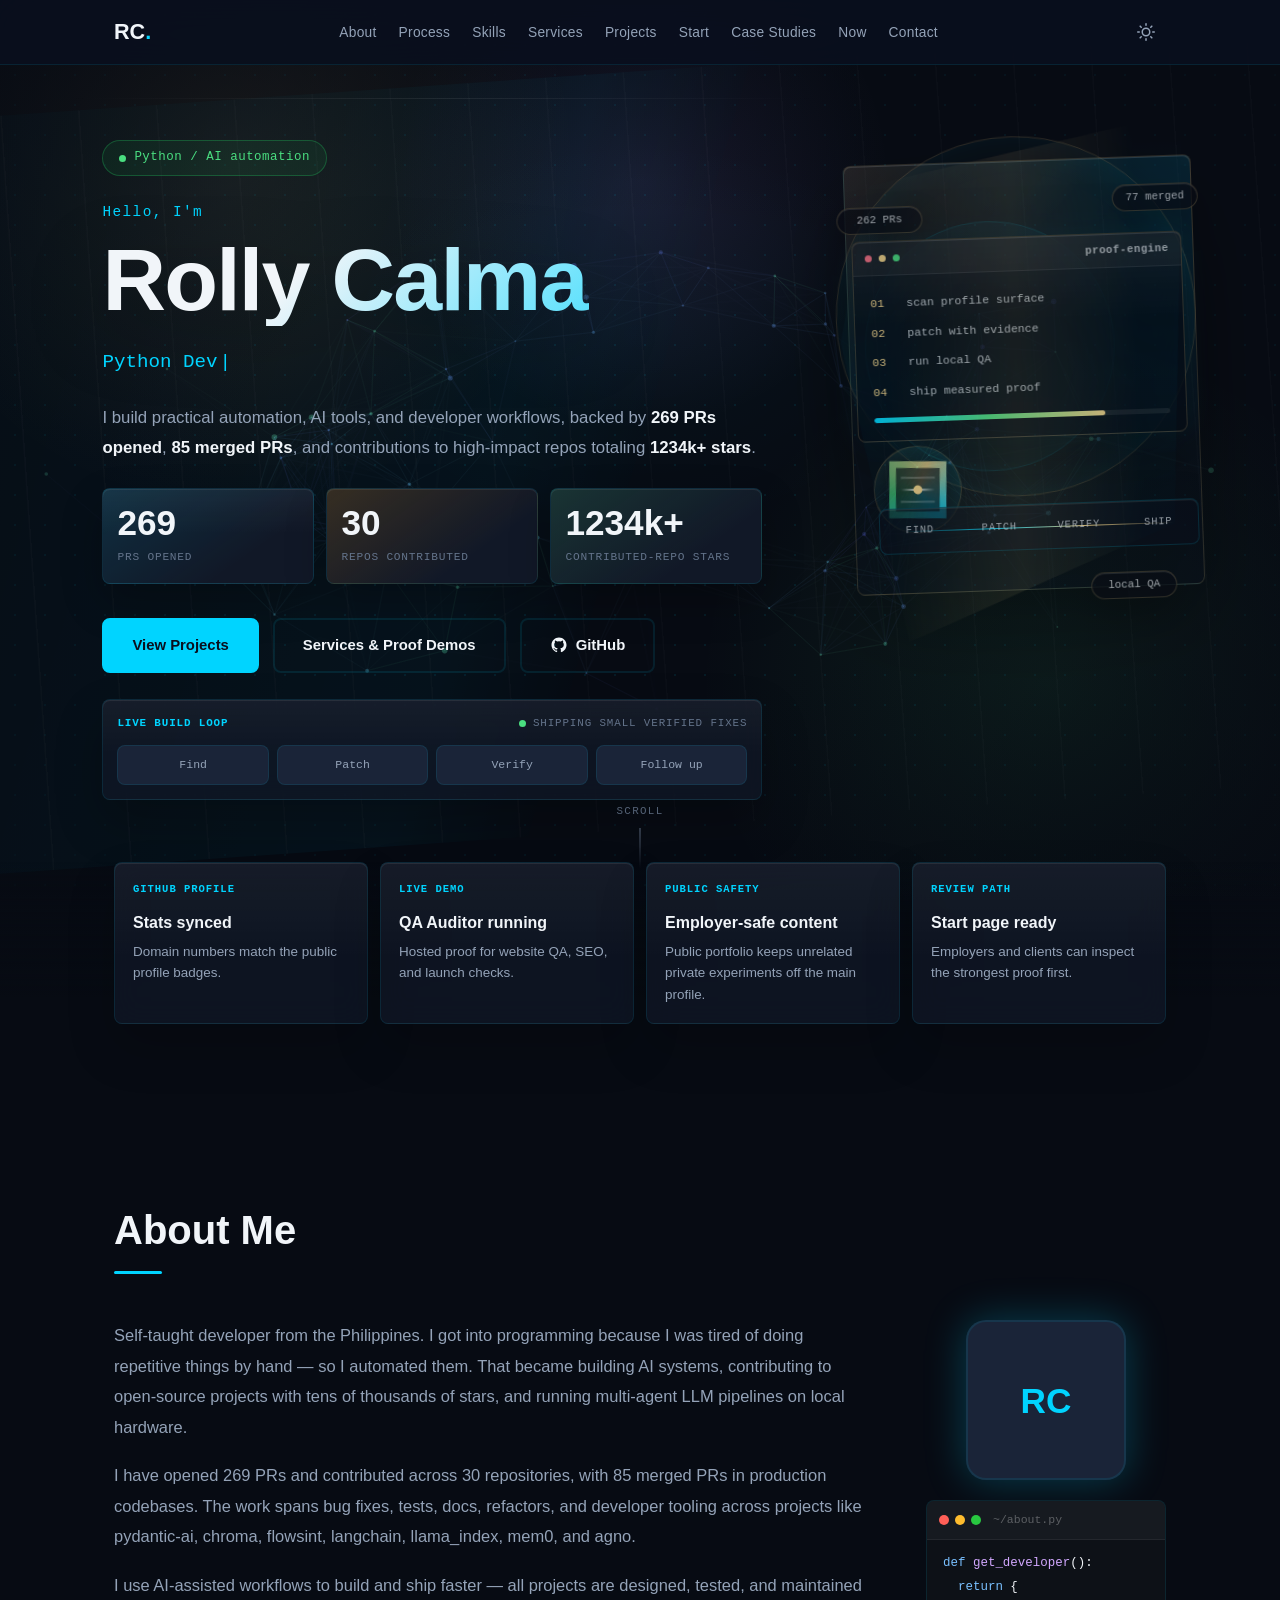
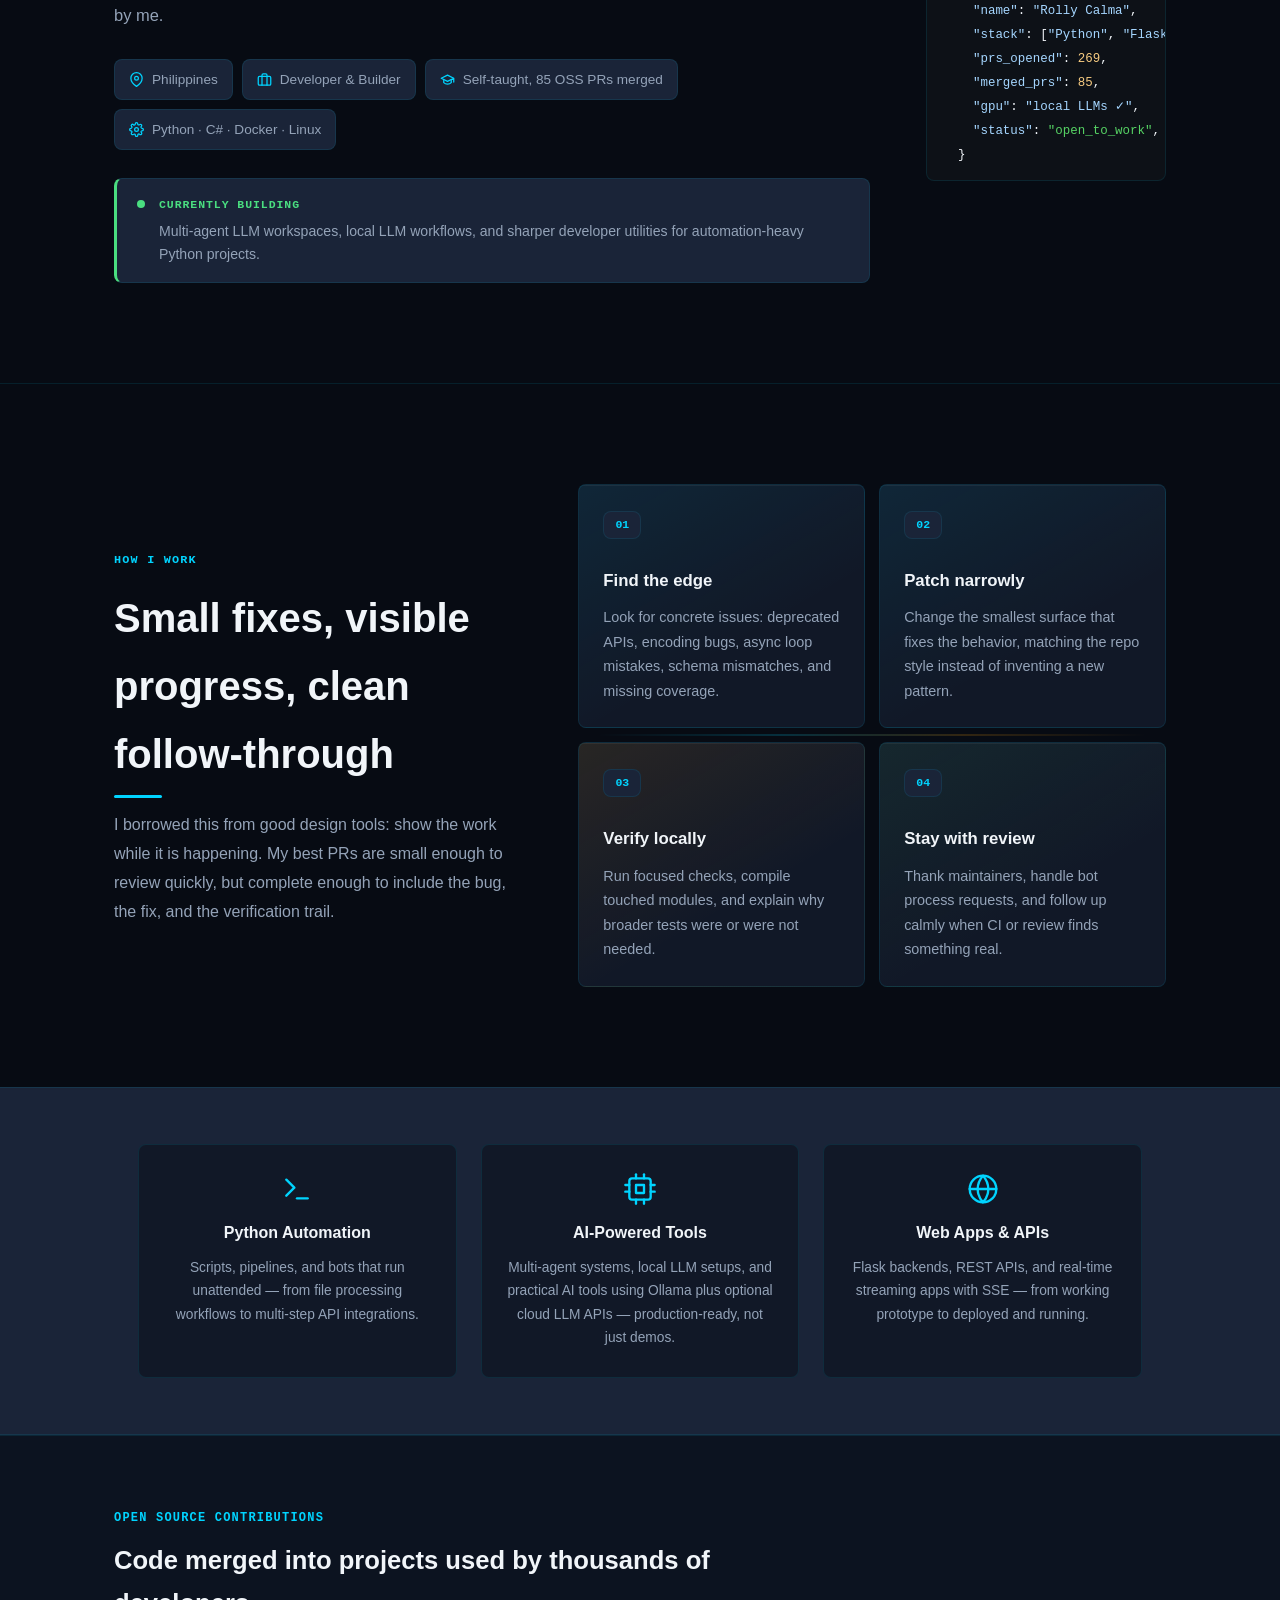
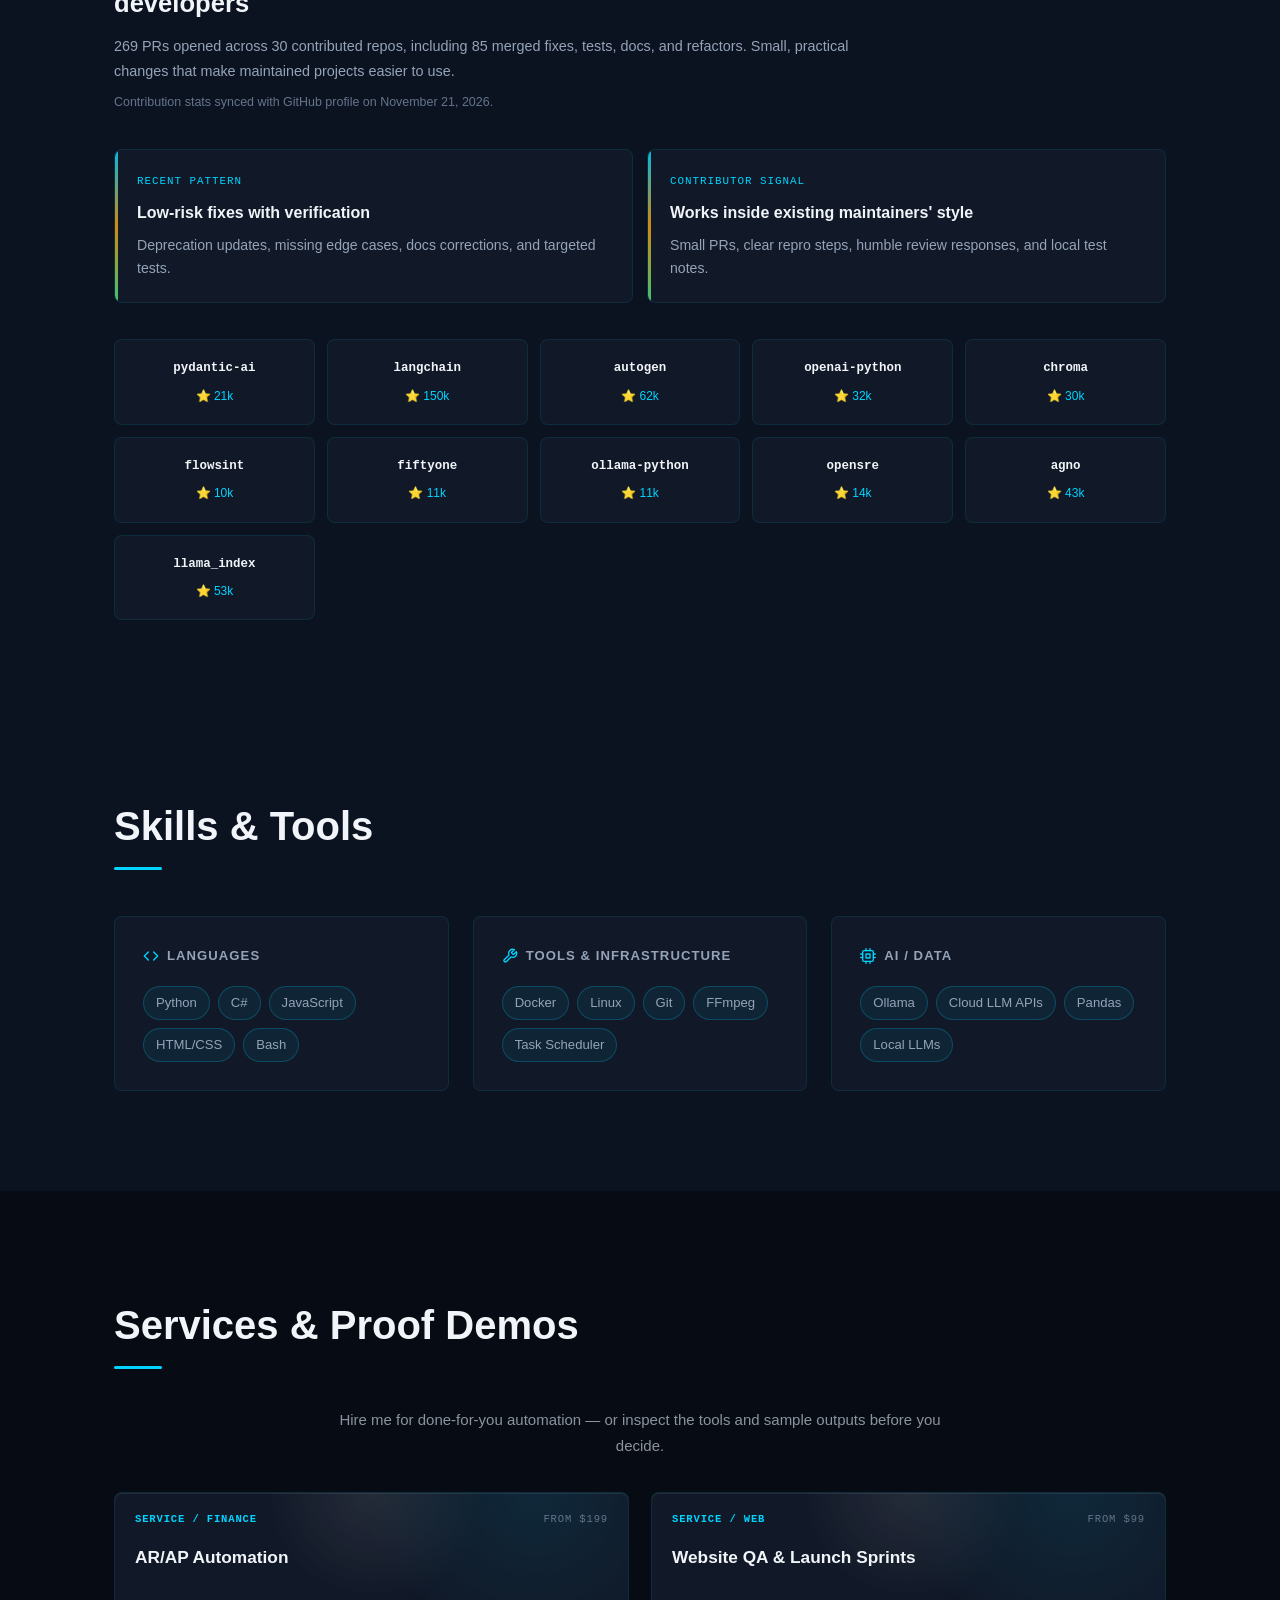
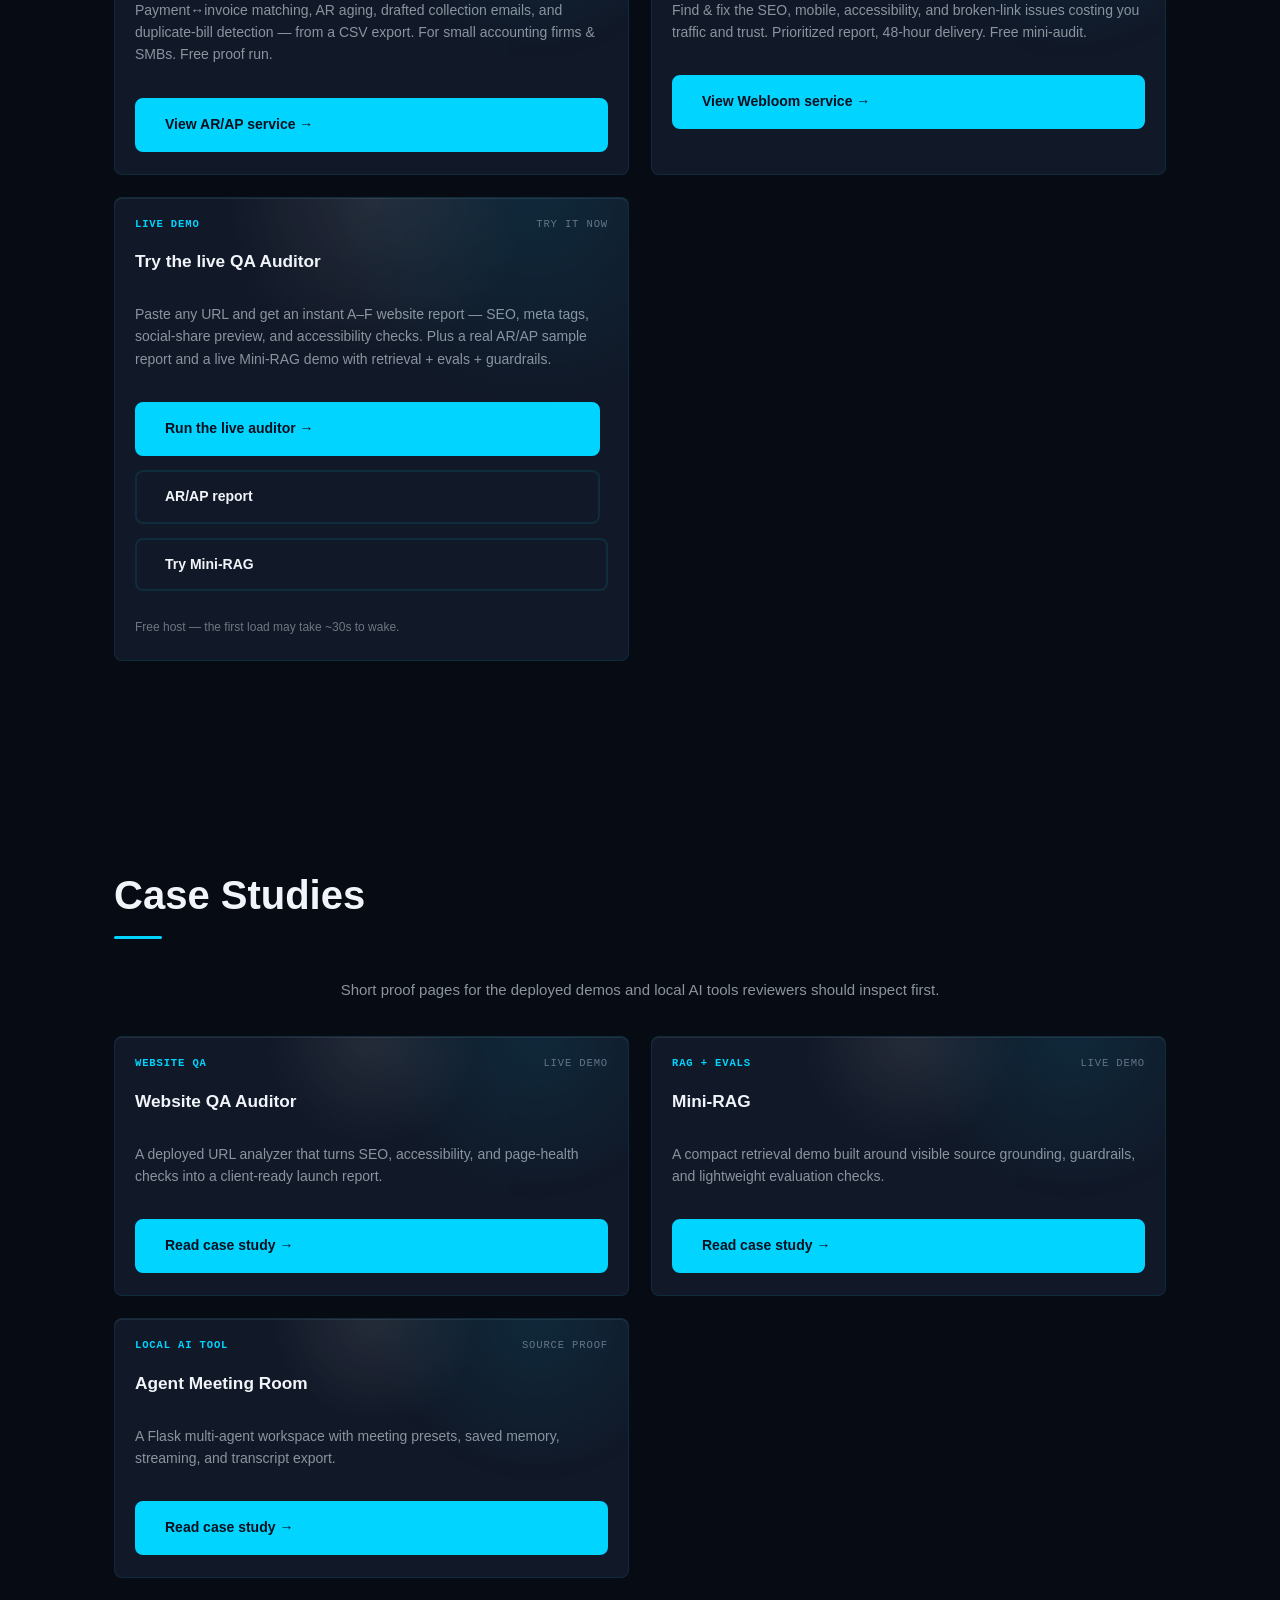
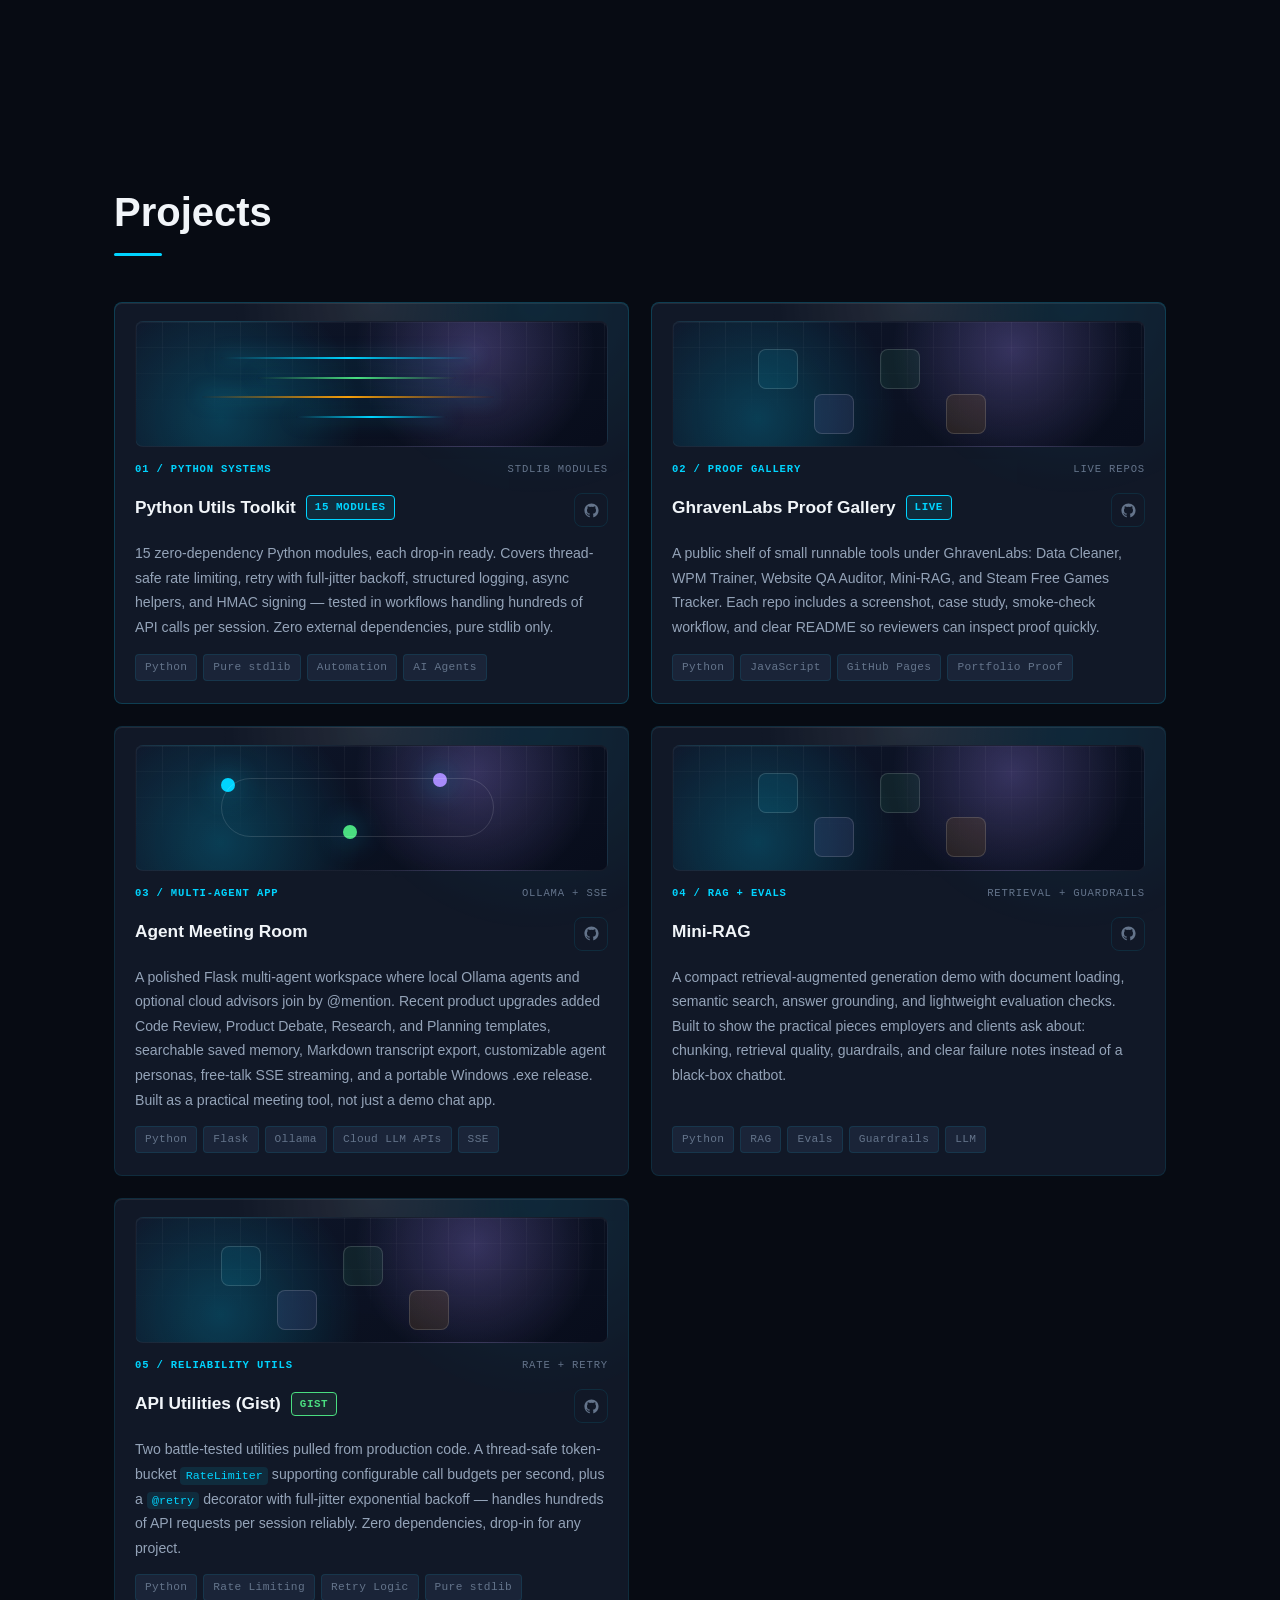
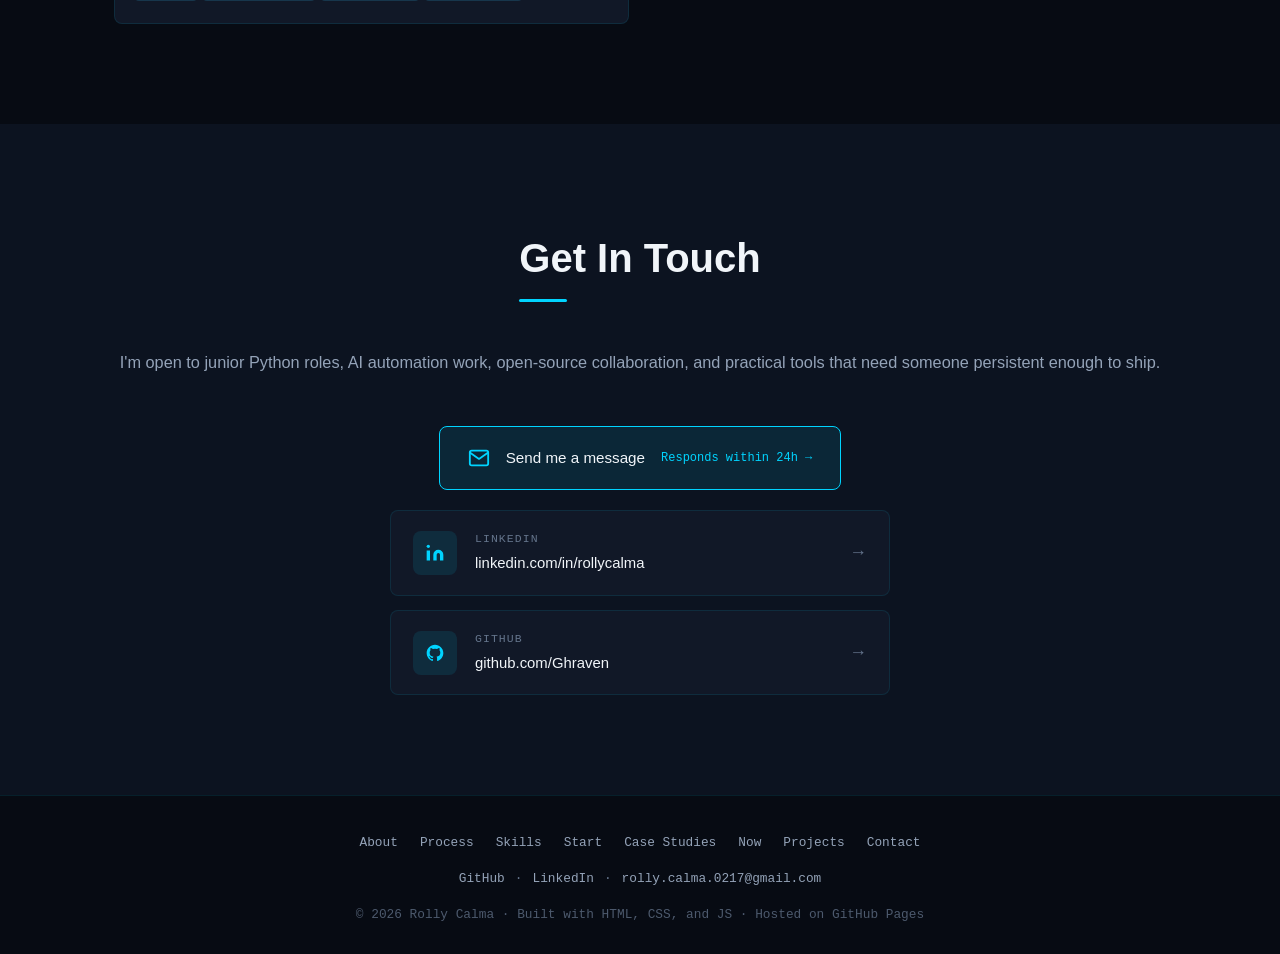
==== index.html @ ce8c493d "Sync portfolio GitHub stats" ====
<!DOCTYPE html>
<html lang="en" data-theme="dark">
<head>
  <meta charset="UTF-8" />
  <meta name="viewport" content="width=device-width, initial-scale=1.0" />
  <meta http-equiv="Content-Security-Policy" content="default-src 'self'; script-src 'self' 'unsafe-inline'; style-src 'self' 'unsafe-inline' https://fonts.googleapis.com; font-src https://fonts.gstatic.com data:; img-src 'self' data: https:; connect-src 'self' https://formspree.io; frame-src 'self'; object-src 'none'; base-uri 'self'; form-action 'self' https://formspree.io; upgrade-insecure-requests">
  <meta name="referrer" content="strict-origin-when-cross-origin">
  <title>Rolly Calma — Python Developer & AI Automation Builder</title>
<link rel="canonical" href="https://rollycalma.com/">
<link rel="icon" href="data:image/svg+xml,<svg xmlns=%22http://www.w3.org/2000/svg%22 viewBox=%220 0 100 100%22><rect width=%22100%22 height=%22100%22 rx=%2220%22 fill=%22%23238636%22/><text x=%2250%22 y=%2268%22 font-size=%2246%22 text-anchor=%22middle%22 fill=%22white%22 font-family=%22Segoe UI,sans-serif%22 font-weight=%22700%22>RC</text></svg>">
<script type="application/ld+json">{"@context":"https://schema.org","@type":"ProfilePage","dateModified":"2026-11-21","mainEntity":{"@type":"Person","name":"Rolly Calma","alternateName":"Raven","jobTitle":"Python Developer","description":"Self-taught Python developer with a finance/accounting background, building AR/AP automation and website-QA tooling.","url":"https://rollycalma.com/","email":"rolly.calma.0217@gmail.com","knowsAbout":["Python","AI automation","Accounts receivable automation","Accounts payable automation","Website QA","Retrieval-Augmented Generation","Finance automation"],"address":{"@type":"PostalAddress","addressCountry":"PH"},"sameAs":["https://github.com/Ghraven","https://github.com/GhravenLabs","https://ghravenlabs.github.io/","https://www.linkedin.com/in/rollycalma/"]}}</script>
  <meta name="description" content="Portfolio of Rolly Calma, a Python developer building AI automation, local LLM tools, and open-source fixes in high-impact contributed-to repos." />

  <!-- Open Graph / LinkedIn / Discord -->
  <meta property="og:type" content="website" />
  <meta property="og:url" content="https://rollycalma.com/" />
  <meta property="og:title" content="Rolly Calma — Python Developer & AI Automation Builder" />
  <meta property="og:description" content="Python automation, AI tools, local LLM workflows, and open-source contributions to high-impact Python and AI repositories." />
  <meta property="og:image" content="https://rollycalma.com/og-image.jpg" />

  <!-- Twitter -->
  <meta property="twitter:card" content="summary_large_image" />
  <meta property="twitter:url" content="https://rollycalma.com/" />
  <meta property="twitter:title" content="Rolly Calma — Python Developer & AI Automation Builder" />
  <meta property="twitter:description" content="Python automation, AI tools, local LLM workflows, and open-source contributions to high-impact Python and AI repositories." />
  <meta property="twitter:image" content="https://rollycalma.com/og-image.jpg" />

  <!-- Theme: runs before paint to avoid flash -->
  <script>
    (function () {
      document.documentElement.classList.add('js');
      const saved = localStorage.getItem('theme');
      if (saved) document.documentElement.setAttribute('data-theme', saved);
    })();
  </script>

  <!-- Google Fonts -->
  <link rel="preconnect" href="https://fonts.googleapis.com" />
  <link rel="preconnect" href="https://fonts.gstatic.com" crossorigin />
  <link href="https://fonts.googleapis.com/css2?family=Syne:wght@400;600;700;800&family=JetBrains+Mono:wght@400;500;600&family=Outfit:wght@300;400;500;600&display=swap" rel="stylesheet" />

  <link rel="stylesheet" href="style.css" />
</head>
<body class="page-loading">

  <!-- Scroll progress bar -->
  <div class="scroll-progress" id="scroll-progress" aria-hidden="true"></div>

  <!-- ===================== NAVBAR ===================== -->
  <nav class="navbar" id="navbar">
    <div class="nav-container">
      <a href="#hero" class="nav-logo">RC<span class="accent">.</span></a>

      <ul class="nav-links" id="nav-links">
        <li><a href="#about" class="nav-link">About</a></li>
        <li><a href="#process" class="nav-link">Process</a></li>
        <li><a href="#skills" class="nav-link">Skills</a></li>
        <li><a href="#services" class="nav-link">Services</a></li>
        <li><a href="#projects" class="nav-link">Projects</a></li>
        <li><a href="/start/" class="nav-link">Start</a></li>
        <li><a href="/case-studies/" class="nav-link">Case Studies</a></li>
        <li><a href="/now/" class="nav-link">Now</a></li>
        <li><a href="/contact/" class="nav-link">Contact</a></li>
      </ul>

      <div class="nav-actions">
        <button class="theme-toggle" id="theme-toggle" aria-label="Toggle theme">
          <span class="icon-sun">
            <svg viewBox="0 0 24 24" fill="none" stroke="currentColor" stroke-width="2" stroke-linecap="round" stroke-linejoin="round">
              <circle cx="12" cy="12" r="5"/>
              <line x1="12" y1="1" x2="12" y2="3"/><line x1="12" y1="21" x2="12" y2="23"/>
              <line x1="4.22" y1="4.22" x2="5.64" y2="5.64"/><line x1="18.36" y1="18.36" x2="19.78" y2="19.78"/>
              <line x1="1" y1="12" x2="3" y2="12"/><line x1="21" y1="12" x2="23" y2="12"/>
              <line x1="4.22" y1="19.78" x2="5.64" y2="18.36"/><line x1="18.36" y1="5.64" x2="19.78" y2="4.22"/>
            </svg>
          </span>
          <span class="icon-moon">
            <svg viewBox="0 0 24 24" fill="none" stroke="currentColor" stroke-width="2" stroke-linecap="round" stroke-linejoin="round">
              <path d="M21 12.79A9 9 0 1 1 11.21 3 7 7 0 0 0 21 12.79z"/>
            </svg>
          </span>
        </button>

        <button class="hamburger" id="hamburger" aria-label="Open menu" aria-expanded="false">
          <span></span><span></span><span></span>
        </button>
      </div>
    </div>
  </nav>

  <!-- ===================== HERO ===================== -->
  <section class="hero" id="hero">
    <div class="hero-bg-grid" aria-hidden="true"></div>
    <canvas class="hero-constellation" id="hero-constellation" aria-hidden="true"></canvas>
    <div class="hero-glow" aria-hidden="true"></div>
    <div class="hero-luxury-stage" aria-hidden="true">
      <div class="luxury-depth-ring luxury-depth-ring--outer"></div>
      <div class="luxury-depth-ring luxury-depth-ring--inner"></div>
      <div class="luxury-code-panel">
        <div class="luxury-panel-top">
          <span></span><span></span><span></span>
          <strong>proof-engine</strong>
        </div>
        <div class="luxury-code-lines">
          <span><em>01</em> scan profile surface</span>
          <span><em>02</em> patch with evidence</span>
          <span><em>03</em> run local QA</span>
          <span><em>04</em> ship measured proof</span>
        </div>
        <div class="luxury-proof-meter"><span></span></div>
      </div>
      <div class="luxury-morpher">
        <div class="morph-shape"><span></span></div>
        <div class="morph-state">
          <span>find</span>
          <span>patch</span>
          <span>verify</span>
          <span>ship</span>
        </div>
      </div>
      <div class="luxury-pipeline">
        <span>find</span>
        <span>patch</span>
        <span>verify</span>
        <span>ship</span>
      </div>
      <span class="luxury-signal luxury-signal--a">262 PRs</span>
      <span class="luxury-signal luxury-signal--b">77 merged</span>
      <span class="luxury-signal luxury-signal--c">local QA</span>
    </div>
    <div class="hero-content">
      <div class="hero-badge">
        <span class="badge-dot"></span>
        Python / AI automation
      </div>
      <p class="hero-greeting">Hello, I'm</p>
      <h1 class="hero-name">Rolly Calma</h1>
      <div class="hero-tagline-wrap">
        <span class="hero-tagline" id="typewriter"></span><span class="cursor" aria-hidden="true">|</span>
      </div>
      <p class="hero-sub">
        I build practical automation, AI tools, and developer workflows, backed by
        <strong><span data-stat="prs">269</span> PRs opened</strong>, <strong><span data-stat="merged">85</span> merged PRs</strong>, and contributions to high-impact repos totaling <strong><span data-stat="stars">1234k+</span> stars</strong>.
      </p>
      <div class="hero-proof-grid" aria-label="Open source portfolio highlights">
        <div class="hero-proof">
          <span class="hero-proof-num" data-stat="prs">269</span>
          <span class="hero-proof-label">PRs opened</span>
        </div>
        <div class="hero-proof hero-proof--warm">
          <span class="hero-proof-num" data-stat="repos">30</span>
          <span class="hero-proof-label">repos contributed</span>
        </div>
        <div class="hero-proof hero-proof--green">
          <span class="hero-proof-num" data-stat="stars">1234k+</span>
          <span class="hero-proof-label">contributed-repo stars</span>
        </div>
      </div>
      <div class="hero-ctas">
        <a href="#projects" class="btn btn-primary">View Projects</a>
        <a href="#services" class="btn btn-secondary">Services &amp; Proof Demos</a>
        <a href="https://github.com/Ghraven" class="btn btn-secondary" target="_blank" rel="noopener">
          <svg class="btn-icon" viewBox="0 0 24 24" fill="currentColor">
            <path d="M12 2C6.477 2 2 6.477 2 12c0 4.42 2.865 8.166 6.839 9.489.5.092.682-.217.682-.482 0-.237-.008-.866-.013-1.7-2.782.603-3.369-1.34-3.369-1.34-.454-1.156-1.11-1.463-1.11-1.463-.908-.62.069-.608.069-.608 1.003.07 1.531 1.03 1.531 1.03.892 1.529 2.341 1.087 2.91.832.092-.647.35-1.088.636-1.338-2.22-.253-4.555-1.11-4.555-4.943 0-1.091.39-1.984 1.029-2.683-.103-.253-.446-1.27.098-2.647 0 0 .84-.269 2.75 1.025A9.578 9.578 0 0112 6.836a9.59 9.59 0 012.504.337c1.909-1.294 2.747-1.025 2.747-1.025.546 1.377.203 2.394.1 2.647.64.699 1.028 1.592 1.028 2.683 0 3.842-2.339 4.687-4.566 4.935.359.309.678.919.678 1.852 0 1.336-.012 2.415-.012 2.743 0 .267.18.578.688.48C19.138 20.163 22 16.418 22 12c0-5.523-4.477-10-10-10z"/>
          </svg>
          GitHub
        </a>
      </div>
      <div class="hero-live-panel" aria-label="Current build loop">
        <div class="live-panel-header">
          <span class="live-kicker">Live build loop</span>
          <span class="live-status"><span class="live-dot"></span> shipping small verified fixes</span>
        </div>
        <div class="live-steps">
          <span class="live-step">Find</span>
          <span class="live-step">Patch</span>
          <span class="live-step">Verify</span>
          <span class="live-step">Follow up</span>
        </div>
      </div>
    </div>
    <div class="hero-scroll-hint" aria-hidden="true">
      <span>scroll</span>
      <div class="scroll-line"></div>
    </div>
  </section>

  <!-- ===================== LIVE PROOF STRIP ===================== -->
  <section class="proof-strip" aria-label="Portfolio proof status">
    <div class="container">
      <div class="proof-strip-grid animate-on-scroll">
        <div class="proof-strip-item">
          <span class="proof-strip-kicker">GitHub profile</span>
          <strong>Stats synced</strong>
          <span>Domain numbers match the public profile badges.</span>
        </div>
        <div class="proof-strip-item">
          <span class="proof-strip-kicker">Live demo</span>
          <strong>QA Auditor running</strong>
          <span>Hosted proof for website QA, SEO, and launch checks.</span>
        </div>
        <div class="proof-strip-item">
          <span class="proof-strip-kicker">Public safety</span>
          <strong>Employer-safe content</strong>
          <span>Public portfolio keeps unrelated private experiments off the main profile.</span>
        </div>
        <div class="proof-strip-item">
          <span class="proof-strip-kicker">Review path</span>
          <strong>Start page ready</strong>
          <span>Employers and clients can inspect the strongest proof first.</span>
        </div>
      </div>
    </div>
  </section>


  <!-- ===================== ABOUT ===================== -->
  <section class="section about-section" id="about">
    <div class="container">
      <h2 class="section-title animate-on-scroll">About Me</h2>
      <div class="about-grid">
        <div class="about-text animate-on-scroll">
          <p>
            Self-taught developer from the Philippines. I got into programming because I was tired of doing repetitive things by hand — so I automated them. That became building AI systems, contributing to open-source projects with tens of thousands of stars, and running multi-agent LLM pipelines on local hardware.
          </p>
          <p>
            I have opened <span data-stat="prs">269</span> PRs and contributed across <span data-stat="repos">30</span> repositories, with <span data-stat="merged">85</span> merged PRs in production codebases. The work spans bug fixes, tests, docs, refactors, and developer tooling across projects like pydantic-ai, chroma, flowsint, langchain, llama_index, mem0, and agno.
          </p>
          <p class="about-ai-note">
            I use AI-assisted workflows to build and ship faster — all projects are designed, tested, and maintained by me.
          </p>
          <div class="about-cards">
            <div class="about-card">
              <span class="about-card-icon">
                <svg viewBox="0 0 24 24" fill="none" stroke="currentColor" stroke-width="2" stroke-linecap="round" stroke-linejoin="round">
                  <path d="M21 10c0 7-9 13-9 13s-9-6-9-13a9 9 0 0 1 18 0z"/><circle cx="12" cy="10" r="3"/>
                </svg>
              </span><span>Philippines</span>
            </div>
            <div class="about-card">
              <span class="about-card-icon">
                <svg viewBox="0 0 24 24" fill="none" stroke="currentColor" stroke-width="2" stroke-linecap="round" stroke-linejoin="round">
                  <rect x="2" y="7" width="20" height="14" rx="2"/><path d="M16 21V5a2 2 0 0 0-2-2h-4a2 2 0 0 0-2 2v16"/>
                </svg>
              </span><span>Developer &amp; Builder</span>
            </div>
            <div class="about-card">
              <span class="about-card-icon">
                <svg viewBox="0 0 24 24" fill="none" stroke="currentColor" stroke-width="2" stroke-linecap="round" stroke-linejoin="round">
                  <path d="M22 10v6M2 10l10-5 10 5-10 5z"/><path d="M6 12v5c3 3 9 3 12 0v-5"/>
                </svg>
              </span><span>Self-taught, 85 OSS PRs merged</span>
            </div>
            <div class="about-card">
              <span class="about-card-icon">
                <svg viewBox="0 0 24 24" fill="none" stroke="currentColor" stroke-width="2" stroke-linecap="round" stroke-linejoin="round">
                  <circle cx="12" cy="12" r="3"/><path d="M19.4 15a1.65 1.65 0 0 0 .33 1.82l.06.06a2 2 0 1 1-2.83 2.83l-.06-.06a1.65 1.65 0 0 0-1.82-.33 1.65 1.65 0 0 0-1 1.51V21a2 2 0 0 1-4 0v-.09A1.65 1.65 0 0 0 9 19.4a1.65 1.65 0 0 0-1.82.33l-.06.06a2 2 0 1 1-2.83-2.83l.06-.06a1.65 1.65 0 0 0 .33-1.82 1.65 1.65 0 0 0-1.51-1H3a2 2 0 0 1 0-4h.09A1.65 1.65 0 0 0 4.6 9a1.65 1.65 0 0 0-.33-1.82l-.06-.06a2 2 0 1 1 2.83-2.83l.06.06a1.65 1.65 0 0 0 1.82.33H9a1.65 1.65 0 0 0 1-1.51V3a2 2 0 0 1 4 0v.09a1.65 1.65 0 0 0 1 1.51 1.65 1.65 0 0 0 1.82-.33l.06-.06a2 2 0 1 1 2.83 2.83l-.06.06a1.65 1.65 0 0 0-.33 1.82V9a1.65 1.65 0 0 0 1.51 1H21a2 2 0 0 1 0 4h-.09a1.65 1.65 0 0 0-1.51 1z"/>
                </svg>
              </span><span>Python · C# · Docker · Linux</span>
            </div>
          </div>
          <div class="currently-building animate-on-scroll">
            <span class="now-dot"></span>
            <div>
              <span class="now-label">Currently building</span>
              <span class="now-text">Multi-agent LLM workspaces, local LLM workflows, and sharper developer utilities for automation-heavy Python projects.</span>
            </div>
          </div>
        </div>
        <div class="about-right animate-on-scroll">
          <div class="avatar-wrap">
            <div class="avatar-placeholder">RC</div>
          </div>
          <div class="terminal-card">
            <div class="terminal-bar">
              <span class="t-dot t-red"></span>
              <span class="t-dot t-yellow"></span>
              <span class="t-dot t-green"></span>
              <span class="t-title">~/about.py</span>
            </div>
            <div class="terminal-body">
              <p><span class="t-kw">def</span> <span class="t-fn">get_developer</span>():</p>
              <p>&nbsp;&nbsp;<span class="t-kw">return</span> {</p>
              <p>&nbsp;&nbsp;&nbsp;&nbsp;<span class="t-str">"name"</span>: <span class="t-str">"Rolly Calma"</span>,</p>
              <p>&nbsp;&nbsp;&nbsp;&nbsp;<span class="t-str">"stack"</span>: [<span class="t-str">"Python"</span>, <span class="t-str">"Flask"</span>, <span class="t-str">"Docker"</span>],</p>
              <p>&nbsp;&nbsp;&nbsp;&nbsp;<span class="t-str">"prs_opened"</span>: <span class="t-num" data-stat="prs">269</span>,</p>
              <p>&nbsp;&nbsp;&nbsp;&nbsp;<span class="t-str">"merged_prs"</span>: <span class="t-num" data-stat="merged">85</span>,</p>
              <p>&nbsp;&nbsp;&nbsp;&nbsp;<span class="t-str">"gpu"</span>: <span class="t-str">"local LLMs ✓"</span>,</p>
              <p>&nbsp;&nbsp;&nbsp;&nbsp;<span class="t-str">"status"</span>: <span class="t-str t-green-text">"open_to_work"</span>,</p>
              <p>&nbsp;&nbsp;}</p>
            </div>
          </div>
        </div>
      </div>
    </div>
  </section>

  <!-- ===================== PROCESS ===================== -->
  <section class="section process-section" id="process">
    <div class="container">
      <div class="process-layout">
        <div class="process-copy animate-on-scroll">
          <span class="section-eyebrow">How I Work</span>
          <h2 class="section-title section-title--left">Small fixes, visible progress, clean follow-through</h2>
          <p class="process-sub">
            I borrowed this from good design tools: show the work while it is happening. My best PRs are small enough to review quickly, but complete enough to include the bug, the fix, and the verification trail.
          </p>
        </div>
        <div class="process-board animate-on-scroll" aria-label="Contribution workflow">
          <div class="process-rail" aria-hidden="true"></div>
          <article class="process-card">
            <span class="process-index">01</span>
            <h3>Find the edge</h3>
            <p>Look for concrete issues: deprecated APIs, encoding bugs, async loop mistakes, schema mismatches, and missing coverage.</p>
          </article>
          <article class="process-card">
            <span class="process-index">02</span>
            <h3>Patch narrowly</h3>
            <p>Change the smallest surface that fixes the behavior, matching the repo style instead of inventing a new pattern.</p>
          </article>
          <article class="process-card">
            <span class="process-index">03</span>
            <h3>Verify locally</h3>
            <p>Run focused checks, compile touched modules, and explain why broader tests were or were not needed.</p>
          </article>
          <article class="process-card">
            <span class="process-index">04</span>
            <h3>Stay with review</h3>
            <p>Thank maintainers, handle bot process requests, and follow up calmly when CI or review finds something real.</p>
          </article>
        </div>
      </div>
    </div>
  </section>

  <!-- ===================== WHAT I BUILD ===================== -->
  <section class="services-section">
    <div class="container">
      <div class="services-grid">
        <div class="service-card animate-on-scroll">
          <div class="service-icon">
            <svg viewBox="0 0 24 24" fill="none" stroke="currentColor" stroke-width="1.75" stroke-linecap="round" stroke-linejoin="round">
              <polyline points="4 17 10 11 4 5"/><line x1="12" y1="19" x2="20" y2="19"/>
            </svg>
          </div>
          <h3 class="service-title">Python Automation</h3>
          <p class="service-desc">Scripts, pipelines, and bots that run unattended — from file processing workflows to multi-step API integrations.</p>
        </div>
        <div class="service-card animate-on-scroll">
          <div class="service-icon">
            <svg viewBox="0 0 24 24" fill="none" stroke="currentColor" stroke-width="1.75" stroke-linecap="round" stroke-linejoin="round">
              <rect x="9" y="9" width="6" height="6"/><rect x="4" y="4" width="16" height="16" rx="2"/>
              <line x1="9" y1="1" x2="9" y2="4"/><line x1="15" y1="1" x2="15" y2="4"/>
              <line x1="9" y1="20" x2="9" y2="23"/><line x1="15" y1="20" x2="15" y2="23"/>
              <line x1="20" y1="9" x2="23" y2="9"/><line x1="20" y1="14" x2="23" y2="14"/>
              <line x1="1" y1="9" x2="4" y2="9"/><line x1="1" y1="14" x2="4" y2="14"/>
            </svg>
          </div>
          <h3 class="service-title">AI-Powered Tools</h3>
          <p class="service-desc">Multi-agent systems, local LLM setups, and practical AI tools using Ollama plus optional cloud LLM APIs — production-ready, not just demos.</p>
        </div>
        <div class="service-card animate-on-scroll">
          <div class="service-icon">
            <svg viewBox="0 0 24 24" fill="none" stroke="currentColor" stroke-width="1.75" stroke-linecap="round" stroke-linejoin="round">
              <circle cx="12" cy="12" r="10"/><line x1="2" y1="12" x2="22" y2="12"/>
              <path d="M12 2a15.3 15.3 0 0 1 4 10 15.3 15.3 0 0 1-4 10 15.3 15.3 0 0 1-4-10 15.3 15.3 0 0 1 4-10z"/>
            </svg>
          </div>
          <h3 class="service-title">Web Apps &amp; APIs</h3>
          <p class="service-desc">Flask backends, REST APIs, and real-time streaming apps with SSE — from working prototype to deployed and running.</p>
        </div>
      </div>
    </div>
  </section>

  <!-- ===================== OPEN SOURCE ===================== -->
  <section class="oss-section">
    <div class="container">
      <div class="oss-inner animate-on-scroll">
        <div class="oss-heading">
          <span class="oss-eyebrow">Open Source Contributions</span>
          <h2 class="oss-title">Code merged into projects used by thousands of developers</h2>
          <p class="oss-sub"><span data-stat="prs">269</span> PRs opened across <span data-stat="repos">30</span> contributed repos, including <span data-stat="merged">85</span> merged fixes, tests, docs, and refactors. Small, practical changes that make maintained projects easier to use.</p>
          <p class="oss-updated" data-sync-note>Contribution stats synced with GitHub profile on November 21, 2026.</p>
        </div>
        <div class="oss-proof-list">
          <div class="oss-proof-item">
            <span class="oss-proof-kicker">Recent pattern</span>
            <strong>Low-risk fixes with verification</strong>
            <span>Deprecation updates, missing edge cases, docs corrections, and targeted tests.</span>
          </div>
          <div class="oss-proof-item">
            <span class="oss-proof-kicker">Contributor signal</span>
            <strong>Works inside existing maintainers' style</strong>
            <span>Small PRs, clear repro steps, humble review responses, and local test notes.</span>
          </div>
        </div>
        <div class="oss-repos">
          <a href="https://github.com/pydantic/pydantic-ai" class="oss-repo" target="_blank" rel="noopener">
            <span class="oss-repo-name">pydantic-ai</span>
            <span class="oss-repo-stars" data-repo-stars="pydantic/pydantic-ai">⭐ 21k</span>
          </a>
          <a href="https://github.com/langchain-ai/langchain" class="oss-repo" target="_blank" rel="noopener">
            <span class="oss-repo-name">langchain</span>
            <span class="oss-repo-stars" data-repo-stars="langchain-ai/langchain">⭐ 150k</span>
          </a>
          <a href="https://github.com/microsoft/autogen" class="oss-repo" target="_blank" rel="noopener">
            <span class="oss-repo-name">autogen</span>
            <span class="oss-repo-stars" data-repo-stars="microsoft/autogen">⭐ 62k</span>
          </a>
          <a href="https://github.com/openai/openai-python" class="oss-repo" target="_blank" rel="noopener">
            <span class="oss-repo-name">openai-python</span>
            <span class="oss-repo-stars" data-repo-stars="openai/openai-python">⭐ 32k</span>
          </a>
          <a href="https://github.com/chroma-core/chroma" class="oss-repo" target="_blank" rel="noopener">
            <span class="oss-repo-name">chroma</span>
            <span class="oss-repo-stars" data-repo-stars="chroma-core/chroma">⭐ 30k</span>
          </a>
          <a href="https://github.com/reconurge/flowsint" class="oss-repo" target="_blank" rel="noopener">
            <span class="oss-repo-name">flowsint</span>
            <span class="oss-repo-stars" data-repo-stars="reconurge/flowsint">⭐ 10k</span>
          </a>
          <a href="https://github.com/voxel51/fiftyone" class="oss-repo" target="_blank" rel="noopener">
            <span class="oss-repo-name">fiftyone</span>
            <span class="oss-repo-stars" data-repo-stars="voxel51/fiftyone">⭐ 11k</span>
          </a>
          <a href="https://github.com/ollama/ollama-python" class="oss-repo" target="_blank" rel="noopener">
            <span class="oss-repo-name">ollama-python</span>
            <span class="oss-repo-stars" data-repo-stars="ollama/ollama-python">⭐ 11k</span>
          </a>
          <a href="https://github.com/Tracer-Cloud/opensre" class="oss-repo" target="_blank" rel="noopener">
            <span class="oss-repo-name">opensre</span>
            <span class="oss-repo-stars" data-repo-stars="Tracer-Cloud/opensre">⭐ 14k</span>
          </a>
          <a href="https://github.com/agno-agi/agno" class="oss-repo" target="_blank" rel="noopener">
            <span class="oss-repo-name">agno</span>
            <span class="oss-repo-stars" data-repo-stars="agno-agi/agno">⭐ 43k</span>
          </a>
          <a href="https://github.com/run-llama/llama_index" class="oss-repo" target="_blank" rel="noopener">
            <span class="oss-repo-name">llama_index</span>
            <span class="oss-repo-stars" data-repo-stars="run-llama/llama_index">⭐ 53k</span>
          </a>
        </div>
      </div>
    </div>
  </section>

  <!-- ===================== SKILLS ===================== -->
  <section class="section skills-section" id="skills">
    <div class="container">
      <h2 class="section-title animate-on-scroll">Skills &amp; Tools</h2>
      <div class="skills-grid">

        <div class="skill-group animate-on-scroll">
          <h3 class="skill-group-title">
            <span class="skill-group-icon">
              <svg viewBox="0 0 24 24" fill="none" stroke="currentColor" stroke-width="2" stroke-linecap="round" stroke-linejoin="round">
                <polyline points="16 18 22 12 16 6"/><polyline points="8 6 2 12 8 18"/>
              </svg>
            </span> Languages
          </h3>
          <div class="badge-list">
            <span class="badge">Python</span>
            <span class="badge">C#</span>
            <span class="badge">JavaScript</span>
            <span class="badge">HTML/CSS</span>
            <span class="badge">Bash</span>
          </div>
        </div>

        <div class="skill-group animate-on-scroll">
          <h3 class="skill-group-title">
            <span class="skill-group-icon">
              <svg viewBox="0 0 24 24" fill="none" stroke="currentColor" stroke-width="2" stroke-linecap="round" stroke-linejoin="round">
                <path d="M14.7 6.3a1 1 0 0 0 0 1.4l1.6 1.6a1 1 0 0 0 1.4 0l3.77-3.77a6 6 0 0 1-7.94 7.94l-6.91 6.91a2.12 2.12 0 0 1-3-3l6.91-6.91a6 6 0 0 1 7.94-7.94l-3.76 3.76z"/>
              </svg>
            </span> Tools &amp; Infrastructure
          </h3>
          <div class="badge-list">
            <span class="badge">Docker</span>
            <span class="badge">Linux</span>
            <span class="badge">Git</span>
            <span class="badge">FFmpeg</span>
            <span class="badge">Task Scheduler</span>
          </div>
        </div>

        <div class="skill-group animate-on-scroll">
          <h3 class="skill-group-title">
            <span class="skill-group-icon">
              <svg viewBox="0 0 24 24" fill="none" stroke="currentColor" stroke-width="2" stroke-linecap="round" stroke-linejoin="round">
                <rect x="9" y="9" width="6" height="6"/><rect x="4" y="4" width="16" height="16" rx="2"/>
                <line x1="9" y1="1" x2="9" y2="4"/><line x1="15" y1="1" x2="15" y2="4"/>
                <line x1="9" y1="20" x2="9" y2="23"/><line x1="15" y1="20" x2="15" y2="23"/>
                <line x1="20" y1="9" x2="23" y2="9"/><line x1="20" y1="14" x2="23" y2="14"/>
                <line x1="1" y1="9" x2="4" y2="9"/><line x1="1" y1="14" x2="4" y2="14"/>
              </svg>
            </span> AI / Data
          </h3>
          <div class="badge-list">
            <span class="badge">Ollama</span>
            <span class="badge">Cloud LLM APIs</span>
            <span class="badge">Pandas</span>
            <span class="badge">Local LLMs</span>
          </div>
        </div>

      </div>
    </div>
  </section>

  <!-- ===================== PROJECTS ===================== -->
  <section class="section" id="services">
  <div class="container">
    <h2 class="section-title animate-on-scroll">Services &amp; Proof Demos</h2>
    <p class="animate-on-scroll" style="text-align:center;color:#8b949e;max-width:640px;margin:-8px auto 34px;font-size:15px">Hire me for done-for-you automation &mdash; or inspect the tools and sample outputs before you decide.</p>
    <div class="projects-grid">
      <article class="project-card animate-on-scroll">
        <div class="card-accent-line"></div>
        <div class="project-meta-row"><span class="project-kicker">SERVICE / FINANCE</span><span class="project-signal">from $199</span></div>
        <div class="card-header"><div class="card-title-row"><h3 class="card-title">AR/AP Automation</h3></div></div>
        <p style="color:#8b949e;font-size:14px;line-height:1.6;margin:12px 0 18px">Payment&harr;invoice matching, AR aging, drafted collection emails, and duplicate-bill detection &mdash; from a CSV export. For small accounting firms &amp; SMBs. Free proof run.</p>
        <a href="/arap/" class="btn btn-primary" style="font-size:14px">View AR/AP service &rarr;</a>
      </article>
      <article class="project-card animate-on-scroll">
        <div class="card-accent-line"></div>
        <div class="project-meta-row"><span class="project-kicker">SERVICE / WEB</span><span class="project-signal">from $99</span></div>
        <div class="card-header"><div class="card-title-row"><h3 class="card-title">Website QA &amp; Launch Sprints</h3></div></div>
        <p style="color:#8b949e;font-size:14px;line-height:1.6;margin:12px 0 18px">Find &amp; fix the SEO, mobile, accessibility, and broken-link issues costing you traffic and trust. Prioritized report, 48-hour delivery. Free mini-audit.</p>
        <a href="/webloom/" class="btn btn-primary" style="font-size:14px">View Webloom service &rarr;</a>
      </article>
      <article class="project-card animate-on-scroll">
        <div class="card-accent-line"></div>
        <div class="project-meta-row"><span class="project-kicker">LIVE DEMO</span><span class="project-signal">try it now</span></div>
        <div class="card-header"><div class="card-title-row"><h3 class="card-title">Try the live QA Auditor</h3></div></div>
        <p style="color:#8b949e;font-size:14px;line-height:1.6;margin:12px 0 18px">Paste any URL and get an instant A&ndash;F website report &mdash; SEO, meta tags, social-share preview, and accessibility checks. Plus a real AR/AP sample report and a live Mini-RAG demo with retrieval + evals + guardrails.</p>
        <a href="https://qa-auditor.onrender.com" target="_blank" rel="noopener" class="btn btn-primary" style="font-size:14px;margin-right:8px">Run the live auditor &rarr;</a>
        <a href="/arap-demo/" class="btn btn-secondary" style="font-size:14px;margin-right:8px">AR/AP report</a>
        <a href="https://mini-rag-ju6l.onrender.com/" target="_blank" rel="noopener" class="btn btn-secondary" style="font-size:14px">Try Mini-RAG</a>
        <p style="color:#6e7681;font-size:12px;margin:12px 0 0">Free host &mdash; the first load may take ~30s to wake.</p>
      </article>
    </div>
  </div>
</section>

  <!-- ===================== CASE STUDIES ===================== -->
  <section class="section" id="case-studies">
    <div class="container">
      <h2 class="section-title animate-on-scroll">Case Studies</h2>
      <p class="animate-on-scroll" style="text-align:center;color:#8b949e;max-width:680px;margin:-8px auto 34px;font-size:15px">Short proof pages for the deployed demos and local AI tools reviewers should inspect first.</p>
      <div class="projects-grid">
        <article class="project-card animate-on-scroll">
          <div class="card-accent-line"></div>
          <div class="project-meta-row"><span class="project-kicker">WEBSITE QA</span><span class="project-signal">live demo</span></div>
          <div class="card-header"><div class="card-title-row"><h3 class="card-title">Website QA Auditor</h3></div></div>
          <p style="color:#8b949e;font-size:14px;line-height:1.6;margin:12px 0 18px">A deployed URL analyzer that turns SEO, accessibility, and page-health checks into a client-ready launch report.</p>
          <a href="/case-studies/website-qa-auditor/" class="btn btn-primary" style="font-size:14px">Read case study &rarr;</a>
        </article>
        <article class="project-card animate-on-scroll">
          <div class="card-accent-line"></div>
          <div class="project-meta-row"><span class="project-kicker">RAG + EVALS</span><span class="project-signal">live demo</span></div>
          <div class="card-header"><div class="card-title-row"><h3 class="card-title">Mini-RAG</h3></div></div>
          <p style="color:#8b949e;font-size:14px;line-height:1.6;margin:12px 0 18px">A compact retrieval demo built around visible source grounding, guardrails, and lightweight evaluation checks.</p>
          <a href="/case-studies/mini-rag/" class="btn btn-primary" style="font-size:14px">Read case study &rarr;</a>
        </article>
        <article class="project-card animate-on-scroll">
          <div class="card-accent-line"></div>
          <div class="project-meta-row"><span class="project-kicker">LOCAL AI TOOL</span><span class="project-signal">source proof</span></div>
          <div class="card-header"><div class="card-title-row"><h3 class="card-title">Agent Meeting Room</h3></div></div>
          <p style="color:#8b949e;font-size:14px;line-height:1.6;margin:12px 0 18px">A Flask multi-agent workspace with meeting presets, saved memory, streaming, and transcript export.</p>
          <a href="/case-studies/agent-meeting-room/" class="btn btn-primary" style="font-size:14px">Read case study &rarr;</a>
        </article>
      </div>
    </div>
  </section>

    <section class="section projects-section" id="projects">
    <div class="container">
      <h2 class="section-title animate-on-scroll">Projects</h2>
      <div class="projects-grid">

        <!-- Card 1 — Featured -->
        <article class="project-card project-card--featured animate-on-scroll">
          <div class="card-accent-line"></div>
          <div class="project-visual project-visual--toolkit" aria-hidden="true">
            <span></span><span></span><span></span><span></span>
          </div>
          <div class="project-meta-row">
            <span class="project-kicker">01 / PYTHON SYSTEMS</span>
            <span class="project-signal">stdlib modules</span>
          </div>
          <div class="card-header">
            <div class="card-title-row">
              <h3 class="card-title">Python Utils Toolkit</h3>
              <span class="card-badge">15 Modules</span>
            </div>
            <a href="https://github.com/GhravenLabs/python-utils-toolkit" class="card-link" target="_blank" rel="noopener" aria-label="View on GitHub">
              <svg viewBox="0 0 24 24" fill="currentColor" class="icon-github"><path d="M12 2C6.477 2 2 6.477 2 12c0 4.42 2.865 8.166 6.839 9.489.5.092.682-.217.682-.482 0-.237-.008-.866-.013-1.7-2.782.603-3.369-1.34-3.369-1.34-.454-1.156-1.11-1.463-1.11-1.463-.908-.62.069-.608.069-.608 1.003.07 1.531 1.03 1.531 1.03.892 1.529 2.341 1.087 2.91.832.092-.647.35-1.088.636-1.338-2.22-.253-4.555-1.11-4.555-4.943 0-1.091.39-1.984 1.029-2.683-.103-.253-.446-1.27.098-2.647 0 0 .84-.269 2.75 1.025A9.578 9.578 0 0112 6.836a9.59 9.59 0 012.504.337c1.909-1.294 2.747-1.025 2.747-1.025.546 1.377.203 2.394.1 2.647.64.699 1.028 1.592 1.028 2.683 0 3.842-2.339 4.687-4.566 4.935.359.309.678.919.678 1.852 0 1.336-.012 2.415-.012 2.743 0 .267.18.578.688.48C19.138 20.163 22 16.418 22 12c0-5.523-4.477-10-10-10z"/></svg>
            </a>
          </div>
          <p class="card-desc">15 zero-dependency Python modules, each drop-in ready. Covers thread-safe rate limiting, retry with full-jitter backoff, structured logging, async helpers, and HMAC signing — tested in workflows handling hundreds of API calls per session. Zero external dependencies, pure stdlib only.</p>
          <div class="card-tags">
            <span class="tag">Python</span>
            <span class="tag">Pure stdlib</span>
            <span class="tag">Automation</span>
            <span class="tag">AI Agents</span>
          </div>
        </article>

        <!-- Card 1b -->
        <article class="project-card project-card--featured animate-on-scroll">
          <div class="card-accent-line"></div>
          <div class="project-visual project-visual--api" aria-hidden="true">
            <span></span><span></span><span></span><span></span>
          </div>
          <div class="project-meta-row">
            <span class="project-kicker">02 / PROOF GALLERY</span>
            <span class="project-signal">live repos</span>
          </div>
          <div class="card-header">
            <div class="card-title-row">
              <h3 class="card-title">GhravenLabs Proof Gallery</h3>
              <span class="card-badge">Live</span>
            </div>
            <a href="https://ghravenlabs.github.io/" class="card-link" target="_blank" rel="noopener" aria-label="Open proof gallery">
              <svg viewBox="0 0 24 24" fill="currentColor" class="icon-github"><path d="M12 2C6.477 2 2 6.477 2 12c0 4.42 2.865 8.166 6.839 9.489.5.092.682-.217.682-.482 0-.237-.008-.866-.013-1.7-2.782.603-3.369-1.34-3.369-1.34-.454-1.156-1.11-1.463-1.11-1.463-.908-.62.069-.608.069-.608 1.003.07 1.531 1.03 1.531 1.03.892 1.529 2.341 1.087 2.91.832.092-.647.35-1.088.636-1.338-2.22-.253-4.555-1.11-4.555-4.943 0-1.091.39-1.984 1.029-2.683-.103-.253-.446-1.27.098-2.647 0 0 .84-.269 2.75 1.025A9.578 9.578 0 0112 6.836a9.59 9.59 0 012.504.337c1.909-1.294 2.747-1.025 2.747-1.025.546 1.377.203 2.394.1 2.647.64.699 1.028 1.592 1.028 2.683 0 3.842-2.339 4.687-4.566 4.935.359.309.678.919.678 1.852 0 1.336-.012 2.415-.012 2.743 0 .267.18.578.688.48C19.138 20.163 22 16.418 22 12c0-5.523-4.477-10-10-10z"/></svg>
            </a>
          </div>
          <p class="card-desc">A public shelf of small runnable tools under GhravenLabs: Data Cleaner, WPM Trainer, Website QA Auditor, Mini-RAG, and Steam Free Games Tracker. Each repo includes a screenshot, case study, smoke-check workflow, and clear README so reviewers can inspect proof quickly.</p>
          <div class="card-tags">
            <span class="tag">Python</span>
            <span class="tag">JavaScript</span>
            <span class="tag">GitHub Pages</span>
            <span class="tag">Portfolio Proof</span>
          </div>
        </article>

        <!-- Card 2 -->
        <article class="project-card animate-on-scroll">
          <div class="card-accent-line"></div>
          <div class="project-visual project-visual--agents" aria-hidden="true">
            <span></span><span></span><span></span><span></span>
          </div>
          <div class="project-meta-row">
            <span class="project-kicker">03 / MULTI-AGENT APP</span>
            <span class="project-signal">Ollama + SSE</span>
          </div>
          <div class="card-header">
            <div class="card-title-row">
              <h3 class="card-title">Agent Meeting Room</h3>
            </div>
            <a href="https://github.com/GhravenLabs/Agent-Meeting-Room" class="card-link" target="_blank" rel="noopener" aria-label="View on GitHub">
              <svg viewBox="0 0 24 24" fill="currentColor" class="icon-github"><path d="M12 2C6.477 2 2 6.477 2 12c0 4.42 2.865 8.166 6.839 9.489.5.092.682-.217.682-.482 0-.237-.008-.866-.013-1.7-2.782.603-3.369-1.34-3.369-1.34-.454-1.156-1.11-1.463-1.11-1.463-.908-.62.069-.608.069-.608 1.003.07 1.531 1.03 1.531 1.03.892 1.529 2.341 1.087 2.91.832.092-.647.35-1.088.636-1.338-2.22-.253-4.555-1.11-4.555-4.943 0-1.091.39-1.984 1.029-2.683-.103-.253-.446-1.27.098-2.647 0 0 .84-.269 2.75 1.025A9.578 9.578 0 0112 6.836a9.59 9.59 0 012.504.337c1.909-1.294 2.747-1.025 2.747-1.025.546 1.377.203 2.394.1 2.647.64.699 1.028 1.592 1.028 2.683 0 3.842-2.339 4.687-4.566 4.935.359.309.678.919.678 1.852 0 1.336-.012 2.415-.012 2.743 0 .267.18.578.688.48C19.138 20.163 22 16.418 22 12c0-5.523-4.477-10-10-10z"/></svg>
            </a>
          </div>
          <p class="card-desc">A polished Flask multi-agent workspace where local Ollama agents and optional cloud advisors join by @mention. Recent product upgrades added Code Review, Product Debate, Research, and Planning templates, searchable saved memory, Markdown transcript export, customizable agent personas, free-talk SSE streaming, and a portable Windows .exe release. Built as a practical meeting tool, not just a demo chat app.</p>
          <div class="card-tags">
            <span class="tag">Python</span>
            <span class="tag">Flask</span>
            <span class="tag">Ollama</span>
            <span class="tag">Cloud LLM APIs</span>
            <span class="tag">SSE</span>
          </div>
        </article>

        <!-- Card 3 -->
        <article class="project-card animate-on-scroll">
          <div class="card-accent-line"></div>
          <div class="project-visual project-visual--api" aria-hidden="true">
            <span></span><span></span><span></span><span></span>
          </div>
          <div class="project-meta-row">
            <span class="project-kicker">04 / RAG + EVALS</span>
            <span class="project-signal">retrieval + guardrails</span>
          </div>
          <div class="card-header">
            <div class="card-title-row">
              <h3 class="card-title">Mini-RAG</h3>
            </div>
            <a href="https://mini-rag-ju6l.onrender.com/" class="card-link" target="_blank" rel="noopener" aria-label="Try Mini-RAG live">
              <svg viewBox="0 0 24 24" fill="currentColor" class="icon-github"><path d="M12 2C6.477 2 2 6.477 2 12c0 4.42 2.865 8.166 6.839 9.489.5.092.682-.217.682-.482 0-.237-.008-.866-.013-1.7-2.782.603-3.369-1.34-3.369-1.34-.454-1.156-1.11-1.463-1.11-1.463-.908-.62.069-.608.069-.608 1.003.07 1.531 1.03 1.531 1.03.892 1.529 2.341 1.087 2.91.832.092-.647.35-1.088.636-1.338-2.22-.253-4.555-1.11-4.555-4.943 0-1.091.39-1.984 1.029-2.683-.103-.253-.446-1.27.098-2.647 0 0 .84-.269 2.75 1.025A9.578 9.578 0 0112 6.836a9.59 9.59 0 012.504.337c1.909-1.294 2.747-1.025 2.747-1.025.546 1.377.203 2.394.1 2.647.64.699 1.028 1.592 1.028 2.683 0 3.842-2.339 4.687-4.566 4.935.359.309.678.919.678 1.852 0 1.336-.012 2.415-.012 2.743 0 .267.18.578.688.48C19.138 20.163 22 16.418 22 12c0-5.523-4.477-10-10-10z"/></svg>
            </a>
          </div>
          <p class="card-desc">A compact retrieval-augmented generation demo with document loading, semantic search, answer grounding, and lightweight evaluation checks. Built to show the practical pieces employers and clients ask about: chunking, retrieval quality, guardrails, and clear failure notes instead of a black-box chatbot.</p>
          <div class="card-tags">
            <span class="tag">Python</span>
            <span class="tag">RAG</span>
            <span class="tag">Evals</span>
            <span class="tag">Guardrails</span>
            <span class="tag">LLM</span>
          </div>
        </article>

        <!-- Card 4 -->
        <article class="project-card animate-on-scroll">
          <div class="card-accent-line"></div>
          <div class="project-visual project-visual--api" aria-hidden="true">
            <span></span><span></span><span></span><span></span>
          </div>
          <div class="project-meta-row">
            <span class="project-kicker">05 / RELIABILITY UTILS</span>
            <span class="project-signal">rate + retry</span>
          </div>
          <div class="card-header">
            <div class="card-title-row">
              <h3 class="card-title">API Utilities (Gist)</h3>
              <span class="card-badge card-badge--gist">Gist</span>
            </div>
            <a href="https://gist.github.com/Ghraven/2550f83090b8c6d51964cecf2668786f" class="card-link" target="_blank" rel="noopener" aria-label="View Gist">
              <svg viewBox="0 0 24 24" fill="currentColor" class="icon-github"><path d="M12 2C6.477 2 2 6.477 2 12c0 4.42 2.865 8.166 6.839 9.489.5.092.682-.217.682-.482 0-.237-.008-.866-.013-1.7-2.782.603-3.369-1.34-3.369-1.34-.454-1.156-1.11-1.463-1.11-1.463-.908-.62.069-.608.069-.608 1.003.07 1.531 1.03 1.531 1.03.892 1.529 2.341 1.087 2.91.832.092-.647.35-1.088.636-1.338-2.22-.253-4.555-1.11-4.555-4.943 0-1.091.39-1.984 1.029-2.683-.103-.253-.446-1.27.098-2.647 0 0 .84-.269 2.75 1.025A9.578 9.578 0 0112 6.836a9.59 9.59 0 012.504.337c1.909-1.294 2.747-1.025 2.747-1.025.546 1.377.203 2.394.1 2.647.64.699 1.028 1.592 1.028 2.683 0 3.842-2.339 4.687-4.566 4.935.359.309.678.919.678 1.852 0 1.336-.012 2.415-.012 2.743 0 .267.18.578.688.48C19.138 20.163 22 16.418 22 12c0-5.523-4.477-10-10-10z"/></svg>
            </a>
          </div>
          <p class="card-desc">Two battle-tested utilities pulled from production code. A thread-safe token-bucket <code>RateLimiter</code> supporting configurable call budgets per second, plus a <code>@retry</code> decorator with full-jitter exponential backoff — handles hundreds of API requests per session reliably. Zero dependencies, drop-in for any project.</p>
          <div class="card-tags">
            <span class="tag">Python</span>
            <span class="tag">Rate Limiting</span>
            <span class="tag">Retry Logic</span>
            <span class="tag">Pure stdlib</span>
          </div>
        </article>

      </div>
    </div>
  </section>

  <!-- ===================== CONTACT ===================== -->
  <section class="section contact-section" id="contact">
    <div class="container">
      <h2 class="section-title animate-on-scroll">Get In Touch</h2>
      <p class="contact-sub animate-on-scroll">
        I'm open to junior Python roles, AI automation work, open-source collaboration, and practical tools that need someone persistent enough to ship.
      </p>

      <button class="contact-email-cta animate-on-scroll" id="open-contact-modal">
        <svg viewBox="0 0 24 24" fill="none" stroke="currentColor" stroke-width="2" stroke-linecap="round" stroke-linejoin="round">
          <path d="M4 4h16c1.1 0 2 .9 2 2v12c0 1.1-.9 2-2 2H4c-1.1 0-2-.9-2-2V6c0-1.1.9-2 2-2z"/>
          <polyline points="22,6 12,13 2,6"/>
        </svg>
        <span>Send me a message</span>
        <span class="cta-reply">Responds within 24h →</span>
      </button>

      <div class="contact-links animate-on-scroll">

        <a href="https://www.linkedin.com/in/rollycalma/" class="contact-item" target="_blank" rel="noopener">
          <span class="contact-icon">
            <svg viewBox="0 0 24 24" fill="currentColor">
              <path d="M16 8a6 6 0 016 6v7h-4v-7a2 2 0 00-2-2 2 2 0 00-2 2v7h-4v-7a6 6 0 016-6zM2 9h4v12H2z"/>
              <circle cx="4" cy="4" r="2"/>
            </svg>
          </span>
          <div>
            <span class="contact-label">LinkedIn</span>
            <span class="contact-value">linkedin.com/in/rollycalma</span>
          </div>
          <span class="contact-arrow">→</span>
        </a>

        <a href="https://github.com/Ghraven" class="contact-item" target="_blank" rel="noopener">
          <span class="contact-icon">
            <svg viewBox="0 0 24 24" fill="currentColor">
              <path d="M12 2C6.477 2 2 6.477 2 12c0 4.42 2.865 8.166 6.839 9.489.5.092.682-.217.682-.482 0-.237-.008-.866-.013-1.7-2.782.603-3.369-1.34-3.369-1.34-.454-1.156-1.11-1.463-1.11-1.463-.908-.62.069-.608.069-.608 1.003.07 1.531 1.03 1.531 1.03.892 1.529 2.341 1.087 2.91.832.092-.647.35-1.088.636-1.338-2.22-.253-4.555-1.11-4.555-4.943 0-1.091.39-1.984 1.029-2.683-.103-.253-.446-1.27.098-2.647 0 0 .84-.269 2.75 1.025A9.578 9.578 0 0112 6.836a9.59 9.59 0 012.504.337c1.909-1.294 2.747-1.025 2.747-1.025.546 1.377.203 2.394.1 2.647.64.699 1.028 1.592 1.028 2.683 0 3.842-2.339 4.687-4.566 4.935.359.309.678.919.678 1.852 0 1.336-.012 2.415-.012 2.743 0 .267.18.578.688.48C19.138 20.163 22 16.418 22 12c0-5.523-4.477-10-10-10z"/>
            </svg>
          </span>
          <div>
            <span class="contact-label">GitHub</span>
            <span class="contact-value">github.com/Ghraven</span>
          </div>
          <span class="contact-arrow">→</span>
        </a>

      </div>
    </div>
  </section>

  <!-- ===================== FOOTER ===================== -->
  <footer class="footer">
    <div class="footer-inner">
      <nav class="footer-links" aria-label="Footer">
        <a href="#about">About</a>
        <a href="#process">Process</a>
        <a href="#skills">Skills</a>
        <a href="/start/">Start</a>
        <a href="/case-studies/">Case Studies</a>
        <a href="/now/">Now</a>
        <a href="#projects">Projects</a>
        <a href="/contact/">Contact</a>
      </nav>
      <div class="footer-social">
        <a href="https://github.com/Ghraven" target="_blank" rel="noopener">GitHub</a>
        <span aria-hidden="true">·</span>
        <a href="https://www.linkedin.com/in/rollycalma/" target="_blank" rel="noopener">LinkedIn</a>
        <span aria-hidden="true">·</span>
        <a href="mailto:rolly.calma.0217@gmail.com">rolly.calma.0217@gmail.com</a>
      </div>
      <p class="footer-meta">© <span id="footer-year"></span> Rolly Calma · Built with HTML, CSS, and JS · Hosted on GitHub Pages</p>
    </div>
  </footer>

  <!-- Back to top -->
  <button class="back-to-top" id="back-to-top" aria-label="Back to top">
    <svg viewBox="0 0 24 24" fill="none" stroke="currentColor" stroke-width="2.5" stroke-linecap="round" stroke-linejoin="round">
      <polyline points="18 15 12 9 6 15"/>
    </svg>
  </button>

  <!-- ===================== CONTACT MODAL ===================== -->
  <div class="modal-overlay" id="contact-modal" role="dialog" aria-modal="true" aria-labelledby="modal-title">
    <div class="modal-card">

      <!-- Default: form state -->
      <div class="modal-form-state" id="modal-form-state">
        <div class="modal-header">
          <div>
            <h3 class="modal-title" id="modal-title">Send a Message</h3>
            <p class="modal-subtitle">I'll reply to your email within 24h.</p>
          </div>
          <button class="modal-close" id="modal-close" aria-label="Close modal">&times;</button>
        </div>

        <form class="contact-form" id="contact-form" novalidate>
          <div class="form-row">
            <div class="form-group">
              <label class="form-label" for="f-name">Your Name</label>
              <input class="form-input" id="f-name" name="name" type="text" placeholder="John Doe" autocomplete="name" required />
            </div>
            <div class="form-group">
              <label class="form-label" for="f-email">
                Your Email
                <span class="form-error" id="email-error"></span>
              </label>
              <input class="form-input" id="f-email" name="email" type="email" placeholder="you@gmail.com" autocomplete="email" required />
            </div>
          </div>
          <div class="form-group">
            <label class="form-label" for="f-subject">Subject</label>
            <input class="form-input" id="f-subject" name="subject" type="text" placeholder="What's this about?" required />
          </div>
          <div class="form-group">
            <label class="form-label" for="f-message">Message</label>
            <textarea class="form-input form-textarea" id="f-message" name="message" placeholder="Write your message here..." rows="5" required></textarea>
          </div>
          <div class="form-footer">
            <span class="form-note">rolly.calma.0217@gmail.com</span>
            <button type="submit" class="btn-send" id="btn-send">
              <span class="btn-send-label">Send Message</span>
              <span class="btn-send-spinner" aria-hidden="true"></span>
              <svg class="btn-send-arrow" viewBox="0 0 24 24" fill="none" stroke="currentColor" stroke-width="2.5" stroke-linecap="round" stroke-linejoin="round">
                <line x1="5" y1="12" x2="19" y2="12"/>
                <polyline points="12 5 19 12 12 19"/>
              </svg>
            </button>
          </div>
        </form>
      </div>

      <!-- Success state -->
      <div class="modal-success-state" id="modal-success-state">
        <div class="success-animation">
          <svg class="success-svg" viewBox="0 0 52 52">
            <circle class="success-circle" cx="26" cy="26" r="24" fill="none"/>
            <path class="success-tick" d="M14 27 l8 8 l16 -16" fill="none"/>
          </svg>
        </div>
        <h3 class="success-title">Message Sent!</h3>
        <p class="success-msg">Thanks for reaching out. I'll get back to you within 24h.</p>
        <button class="btn-close-success" id="btn-close-success">Close</button>
      </div>

    </div>
  </div>

  <script src="script.js"></script>
</body>
</html>
---- style.css ----
/* ============================================================
   CSS VARIABLES — DARK (default) & LIGHT
   ============================================================ */
:root {
  --bg-primary: #070b13;
  --bg-secondary: #0c1320;
  --bg-tertiary: #1a2438;
  --text-primary: #f1f5f9;
  --text-secondary: #94a3b8;
  --text-muted: #64748b;
  --accent: #00d4ff;
  --accent-warm: #f59e0b;
  --accent-green: #4ade80;
  --accent-violet: #a78bfa;
  --accent-champagne: #f7d58a;
  --accent-rose: #fb7185;
  --accent-dim: rgba(0, 212, 255, 0.1);
  --accent-glow: rgba(0, 212, 255, 0.26);
  --premium-line: rgba(255, 255, 255, 0.08);
  --premium-sheen: rgba(255, 255, 255, 0.16);
  --card-bg: #111827;
  --card-border: rgba(0, 212, 255, 0.1);
  --card-border-hover: rgba(0, 212, 255, 0.5);
  --nav-bg: rgba(10, 15, 30, 0.88);
  --badge-bg: rgba(0, 212, 255, 0.07);
  --badge-border: rgba(0, 212, 255, 0.22);
  --progress-bg: rgba(0, 212, 255, 0.12);

  /* Spacing scale — 8px base */
  --space-1: 4px;
  --space-2: 8px;
  --space-3: 12px;
  --space-4: 16px;
  --space-5: 24px;
  --space-6: 32px;
  --space-7: 48px;
  --space-8: 64px;
  --space-9: 96px;

  /* Type scale */
  --text-xs: 0.75rem;    /* 12 */
  --text-sm: 0.875rem;   /* 14 */
  --text-base: 1rem;     /* 16 */
  --text-lg: 1.125rem;   /* 18 */
  --text-xl: 1.25rem;    /* 20 */
  --text-2xl: 1.5rem;    /* 24 */
  --text-3xl: 2rem;      /* 32 */
  --text-4xl: 3rem;      /* 48 */

  /* Motion */
  --ease-out: cubic-bezier(0.16, 1, 0.3, 1);
  --ease-snap: cubic-bezier(0.34, 1.56, 0.64, 1);
  --dur-fast: 150ms;
  --dur-base: 250ms;
  --dur-slow: 400ms;
  --transition: var(--dur-base) var(--ease-out);
}

[data-theme="light"] {
  --bg-primary: #f8fafc;
  --bg-secondary: #f1f5f9;
  --bg-tertiary: #e9eef5;
  --text-primary: #0d1b2e;
  --text-secondary: #334961;
  --text-muted: #5b738f;
  --accent: #0369a1;
  --accent-warm: #b45309;
  --accent-green: #15803d;
  --accent-violet: #6d28d9;
  --accent-champagne: #b7791f;
  --accent-rose: #be123c;
  --accent-dim: rgba(3, 105, 161, 0.1);
  --accent-glow: rgba(3, 105, 161, 0.18);
  --premium-line: rgba(15, 23, 42, 0.1);
  --premium-sheen: rgba(255, 255, 255, 0.7);
  --card-bg: #ffffff;
  --card-border: rgba(3, 105, 161, 0.16);
  --card-border-hover: rgba(3, 105, 161, 0.45);
  --nav-bg: rgba(248, 250, 252, 0.85);
  --badge-bg: rgba(3, 105, 161, 0.08);
  --badge-border: rgba(3, 105, 161, 0.22);
  --progress-bg: rgba(3, 105, 161, 0.1);
}

/* ============================================================
   RESET & BASE
   ============================================================ */
*,
*::before,
*::after {
  box-sizing: border-box;
  margin: 0;
  padding: 0;
}

html {
  scroll-behavior: smooth;
  font-size: 16px;
}

/* Accessibility focus states */
:focus-visible {
  outline: 2px solid var(--accent);
  outline-offset: 4px;
}

body {
  font-family: 'Outfit', sans-serif;
  background-color: var(--bg-primary);
  color: var(--text-primary);
  transition: background-color var(--transition), color var(--transition);
  line-height: 1.7;
  overflow-x: hidden;
}

/* Custom Scrollbar */
::-webkit-scrollbar {
  width: 10px;
}

::-webkit-scrollbar-track {
  background: var(--bg-primary);
}

::-webkit-scrollbar-thumb {
  background: var(--card-border-hover);
  border-radius: 5px;
}

::-webkit-scrollbar-thumb:hover {
  background: var(--accent);
}

/* Text Selection */
::selection {
  background-color: var(--accent);
  color: #0a0f1e;
}

/* Page entrance animation */
.page-loading {
  opacity: 0;
}

.page-loaded {
  opacity: 1;
  transition: opacity 0.4s ease;
}

a {
  color: inherit;
  text-decoration: none;
}

img,
svg {
  display: block;
  max-width: 100%;
}

code {
  font-family: 'JetBrains Mono', monospace;
  font-size: 0.83em;
  background: var(--accent-dim);
  color: var(--accent);
  padding: 0.15em 0.45em;
  border-radius: 4px;
}

/* ============================================================
   SCROLL PROGRESS BAR
   ============================================================ */
.scroll-progress {
  position: fixed;
  top: 0;
  left: 0;
  height: 2px;
  width: 100%;
  transform: scaleX(0);
  transform-origin: left;
  background: linear-gradient(to right, var(--accent), #7c3aed);
  z-index: 9999;
  will-change: transform;
}

/* ============================================================
   UTILITY
   ============================================================ */
.container {
  max-width: 1100px;
  margin: 0 auto;
  padding: 0 24px;
}

.accent {
  color: var(--accent);
}

.section {
  padding: 100px 0;
}

.section-title {
  font-family: 'Syne', sans-serif;
  font-size: clamp(1.75rem, 4vw, 2.5rem);
  font-weight: 800;
  margin-bottom: 56px;
  position: relative;
  display: inline-block;
}

.section-title::after {
  content: '';
  position: absolute;
  bottom: -10px;
  left: 0;
  width: 48px;
  height: 3px;
  background: var(--accent);
  border-radius: 2px;
}

/* ============================================================
   SCROLL ANIMATIONS
   ============================================================ */
.js .animate-on-scroll {
  opacity: 0;
  transform: translateY(16px);
  transition: opacity var(--dur-slow) var(--ease-out), transform var(--dur-slow) var(--ease-out);
}

.js .animate-on-scroll.visible {
  opacity: 1;
  transform: translateY(0);
}

/* Scroll-driven reveals: scrubbed by scroll position where supported,
   IntersectionObserver fallback elsewhere */
@supports (animation-timeline: view()) {
  .js .animate-on-scroll,
  .js .animate-on-scroll.visible {
    opacity: 1;
    transform: none;
    transition: none;
    animation: reveal-on-scroll both;
    animation-timeline: view();
    animation-range: entry 10% entry 55%;
  }
}

@keyframes reveal-on-scroll {
  from {
    opacity: 0;
    transform: translateY(16px);
  }
  to {
    opacity: 1;
    transform: none;
  }
}

/* Dynamic transition delays are handled via JavaScript */

/* ============================================================
   NAVBAR
   ============================================================ */
.navbar {
  position: fixed;
  top: 0;
  left: 0;
  right: 0;
  z-index: 1000;
  background: var(--nav-bg);
  backdrop-filter: blur(20px);
  -webkit-backdrop-filter: blur(20px);
  border-bottom: 1px solid var(--card-border);
  transition: background var(--transition), border-color var(--transition), box-shadow 0.3s ease;
}

.nav-container {
  max-width: 1100px;
  margin: 0 auto;
  padding: 0 24px;
  height: 64px;
  display: flex;
  align-items: center;
  justify-content: space-between;
}

.nav-logo {
  font-family: 'Syne', sans-serif;
  font-size: 1.35rem;
  font-weight: 800;
  color: var(--text-primary);
  transition: color var(--transition);
}

.nav-links {
  list-style: none;
  display: flex;
  gap: 22px;
}

.nav-link {
  font-weight: 500;
  font-size: 0.86rem;
  color: var(--text-secondary);
  letter-spacing: 0.02em;
  transition: color 0.2s ease;
  position: relative;
}

.nav-link::after {
  content: '';
  position: absolute;
  bottom: -3px;
  left: 0;
  width: 0;
  height: 2px;
  background: var(--accent);
  border-radius: 2px;
  transition: width 0.25s ease;
}

.nav-link:hover,
.nav-link.active {
  color: var(--accent);
}

.nav-link:hover::after,
.nav-link.active::after {
  width: 100%;
}

.nav-actions {
  display: flex;
  align-items: center;
  gap: 8px;
}

/* Theme toggle */
.theme-toggle {
  width: 40px;
  height: 40px;
  border: none;
  background: transparent;
  cursor: pointer;
  color: var(--text-secondary);
  border-radius: 8px;
  display: flex;
  align-items: center;
  justify-content: center;
  transition: color 0.2s ease, background 0.2s ease;
  position: relative;
  overflow: hidden;
}

.theme-toggle:hover {
  color: var(--accent);
  background: var(--accent-dim);
}

.theme-toggle svg {
  width: 18px;
  height: 18px;
}

.icon-sun,
.icon-moon {
  display: flex;
  align-items: center;
  position: absolute;
  transition: opacity 0.4s ease, transform 0.4s cubic-bezier(0.4, 0, 0.2, 1);
}

[data-theme="dark"] .icon-sun {
  opacity: 1;
  transform: rotate(0deg) scale(1);
}

[data-theme="dark"] .icon-moon {
  opacity: 0;
  transform: rotate(90deg) scale(0.5);
}

[data-theme="light"] .icon-sun {
  opacity: 0;
  transform: rotate(-90deg) scale(0.5);
}

[data-theme="light"] .icon-moon {
  opacity: 1;
  transform: rotate(0deg) scale(1);
}

/* Hamburger */
.hamburger {
  display: none;
  flex-direction: column;
  justify-content: center;
  gap: 5px;
  width: 40px;
  height: 40px;
  border: none;
  background: transparent;
  cursor: pointer;
  padding: 8px;
  border-radius: 8px;
  transition: background 0.2s ease;
}

.hamburger:hover {
  background: var(--accent-dim);
}

.hamburger span {
  display: block;
  width: 100%;
  height: 2px;
  background: var(--text-primary);
  border-radius: 2px;
  transition: transform 0.3s ease, opacity 0.3s ease;
}

.hamburger.open span:nth-child(1) {
  transform: translateY(7px) rotate(45deg);
}

.hamburger.open span:nth-child(2) {
  opacity: 0;
  transform: scaleX(0);
}

.hamburger.open span:nth-child(3) {
  transform: translateY(-7px) rotate(-45deg);
}

/* ============================================================
   HERO
   ============================================================ */
.hero {
  min-height: 100vh;
  display: flex;
  align-items: center;
  justify-content: center;
  position: relative;
  overflow: hidden;
  isolation: isolate;
  padding: 120px 24px 80px;
  background:
    radial-gradient(circle at 18% 18%, rgba(247, 213, 138, 0.11), transparent 27%),
    radial-gradient(circle at 50% 20%, rgba(167, 139, 250, 0.12), transparent 26%),
    radial-gradient(circle at 82% 76%, rgba(74, 222, 128, 0.09), transparent 28%),
    var(--bg-primary);
}

/* Animated dot-grid */
.hero-bg-grid {
  position: absolute;
  inset: 0;
  z-index: 0;
  background-image: radial-gradient(circle, rgba(0, 212, 255, 0.15) 1px, transparent 1px);
  background-size: 30px 30px;
  animation: gridDrift 25s linear infinite;
  opacity: 0.55;
  transition: opacity var(--transition);
}

.hero-constellation {
  position: absolute;
  inset: 0;
  z-index: 0;
  width: 100%;
  height: 100%;
  opacity: 0.55;
  pointer-events: none;
  mix-blend-mode: screen;
  transition: opacity var(--transition);
}

[data-theme="light"] .hero-bg-grid {
  opacity: 0;
}

[data-theme="light"] .hero-constellation {
  opacity: 0.2;
  mix-blend-mode: multiply;
}

@keyframes gridDrift {
  0% {
    background-position: 0 0;
  }

  100% {
    background-position: 30px 30px;
  }
}

/* Ambient glow blob */
.hero-glow {
  position: absolute;
  top: 15%;
  left: 50%;
  transform: translateX(-50%);
  width: 600px;
  height: 400px;
  background: radial-gradient(ellipse, rgba(0, 212, 255, 0.035) 0%, transparent 70%);
  z-index: 0;
  pointer-events: none;
  transition: opacity var(--transition);
}

[data-theme="light"] .hero-glow {
  opacity: 0.4;
}

/* Vignette */
.hero::before {
  content: '';
  position: absolute;
  inset: 0;
  z-index: 1;
  background: radial-gradient(ellipse 85% 75% at 50% 50%, transparent 35%, var(--bg-primary) 100%);
  pointer-events: none;
  transition: background var(--transition);
}

.section-title--left {
  display: block;
  margin-bottom: 22px;
}

.section-eyebrow {
  display: inline-flex;
  align-items: center;
  gap: 8px;
  margin-bottom: 14px;
  font-family: 'JetBrains Mono', monospace;
  font-size: 0.74rem;
  font-weight: 600;
  color: var(--accent);
  text-transform: uppercase;
  letter-spacing: 0.1em;
}

.hero::after {
  content: '';
  position: absolute;
  inset: 8% -20%;
  z-index: 1;
  background:
    linear-gradient(110deg, transparent 0%, rgba(0, 212, 255, 0.055) 48%, transparent 56%),
    repeating-linear-gradient(90deg, transparent 0 76px, rgba(255, 255, 255, 0.025) 77px 78px);
  transform: rotate(-4deg) translateX(-6%);
  animation: dataSweep 14s ease-in-out infinite alternate;
  pointer-events: none;
  opacity: 0.75;
}

[data-theme="light"] .hero::after {
  opacity: 0.32;
}

@keyframes dataSweep {
  0% {
    transform: rotate(-4deg) translateX(-7%);
  }

  100% {
    transform: rotate(-4deg) translateX(7%);
  }
}

.hero-content {
  position: relative;
  z-index: 3;
  text-align: center;
  width: min(100%, 760px);
  max-width: 760px;
}

.hero-content::before {
  content: '';
  position: absolute;
  inset: -42px -36px auto;
  height: 1px;
  background: linear-gradient(90deg, transparent, var(--premium-line), transparent);
}

.hero-content > * {
  animation: heroRise 0.72s var(--ease-out) both;
}

.hero-content > *:nth-child(2) { animation-delay: 0.06s; }
.hero-content > *:nth-child(3) { animation-delay: 0.12s; }
.hero-content > *:nth-child(4) { animation-delay: 0.18s; }
.hero-content > *:nth-child(5) { animation-delay: 0.24s; }
.hero-content > *:nth-child(6) { animation-delay: 0.3s; }
.hero-content > *:nth-child(7) { animation-delay: 0.36s; }
.hero-content > *:nth-child(8) { animation-delay: 0.42s; }

@keyframes heroRise {
  from {
    opacity: 0;
    transform: translate3d(0, 18px, 0);
  }

  to {
    opacity: 1;
    transform: translate3d(0, 0, 0);
  }
}

/* Availability badge */
.hero-badge {
  display: inline-flex;
  align-items: center;
  gap: 8px;
  background: rgba(34, 197, 94, 0.08);
  border: 1px solid rgba(34, 197, 94, 0.3);
  color: #4ade80;
  border-radius: 20px;
  padding: 6px 16px;
  font-size: 0.78rem;
  font-family: 'JetBrains Mono', monospace;
  font-weight: 500;
  letter-spacing: 0.04em;
  margin-bottom: 24px;
}

.badge-dot {
  width: 7px;
  height: 7px;
  background: #4ade80;
  border-radius: 50%;
  animation: pulse-dot 2s ease-in-out infinite;
}

@keyframes pulse-dot {

  0%,
  100% {
    opacity: 1;
    transform: scale(1);
  }

  50% {
    opacity: 0.5;
    transform: scale(0.75);
  }
}

.hero-greeting {
  font-family: 'JetBrains Mono', monospace;
  font-size: 0.9rem;
  color: var(--accent);
  letter-spacing: 0.1em;
  margin-bottom: 10px;
}

.hero-name {
  font-family: 'Syne', sans-serif;
  font-size: clamp(2.8rem, 8vw, 5.5rem);
  font-weight: 800;
  line-height: 1.05;
  letter-spacing: -0.02em;
  margin-bottom: 20px;
  background: linear-gradient(135deg, var(--text-primary) 30%, var(--accent) 100%);
  -webkit-background-clip: text;
  -webkit-text-fill-color: transparent;
  background-clip: text;
  filter: drop-shadow(0 20px 38px rgba(0, 0, 0, 0.32));
}

.hero-tagline-wrap {
  font-family: 'JetBrains Mono', monospace;
  font-size: clamp(0.95rem, 2.5vw, 1.2rem);
  color: var(--accent);
  margin-bottom: 24px;
  min-height: 2rem;
  display: flex;
  align-items: center;
  justify-content: center;
  gap: 2px;
}

.cursor {
  color: var(--accent);
  animation: blink 0.9s step-end infinite;
}

@keyframes blink {

  0%,
  100% {
    opacity: 1;
  }

  50% {
    opacity: 0;
  }
}

.hero-sub {
  font-size: clamp(0.95rem, 2vw, 1.05rem);
  color: var(--text-secondary);
  max-width: 660px;
  margin: 0 auto 24px;
  line-height: 1.8;
}

.hero-sub strong {
  color: var(--text-primary);
  font-weight: 600;
}

.hero-proof-grid {
  display: grid;
  grid-template-columns: repeat(3, minmax(0, 1fr));
  gap: 12px;
  max-width: 660px;
  margin: 0 auto 34px;
}

.hero-proof {
  position: relative;
  overflow: hidden;
  min-height: 92px;
  padding: 16px 14px;
  border: 1px solid var(--card-border);
  border-radius: 8px;
  background:
    linear-gradient(180deg, rgba(255, 255, 255, 0.035), transparent 48%),
    linear-gradient(145deg, rgba(0, 212, 255, 0.12), transparent 70%),
    var(--card-bg);
  box-shadow: 0 18px 42px rgba(0, 0, 0, 0.24), inset 0 1px 0 var(--premium-line);
  display: flex;
  flex-direction: column;
  justify-content: center;
  transition: transform 0.2s var(--ease-out), border-color 0.2s var(--ease-out), box-shadow 0.2s var(--ease-out);
}

.hero-proof::before {
  content: '';
  position: absolute;
  inset: 0;
  background: linear-gradient(100deg, transparent, rgba(255, 255, 255, 0.1), transparent);
  transform: translateX(-110%);
  transition: transform 0.55s var(--ease-out);
}

.hero-proof:hover {
  transform: translateY(-3px);
  border-color: var(--card-border-hover);
  box-shadow: 0 10px 30px var(--accent-glow);
}

.hero-proof:hover::before {
  transform: translateX(110%);
}

.hero-proof--warm {
  background:
    linear-gradient(145deg, rgba(245, 158, 11, 0.16), transparent 70%),
    var(--card-bg);
}

.hero-proof--green {
  background:
    linear-gradient(145deg, rgba(74, 222, 128, 0.14), transparent 70%),
    var(--card-bg);
}

.hero-proof-num {
  font-family: 'Syne', sans-serif;
  font-size: clamp(1.65rem, 4vw, 2.2rem);
  font-weight: 800;
  line-height: 1;
  color: var(--text-primary);
}

.hero-proof-label {
  margin-top: 8px;
  font-family: 'JetBrains Mono', monospace;
  font-size: 0.7rem;
  color: var(--text-muted);
  text-transform: uppercase;
  letter-spacing: 0.07em;
}

.hero-ctas {
  display: flex;
  gap: 14px;
  justify-content: center;
  flex-wrap: wrap;
}

.hero-live-panel {
  max-width: 660px;
  margin: 26px auto 0;
  padding: 14px;
  background:
    linear-gradient(180deg, rgba(255, 255, 255, 0.035), transparent 55%),
    rgba(17, 24, 39, 0.72);
  border: 1px solid var(--card-border);
  border-radius: 8px;
  box-shadow: 0 22px 48px rgba(0, 0, 0, 0.22), inset 0 1px 0 var(--premium-line);
  backdrop-filter: blur(14px);
  -webkit-backdrop-filter: blur(14px);
}

[data-theme="light"] .hero-live-panel {
  background: rgba(198, 211, 229, 0.78);
}

.live-panel-header {
  display: flex;
  align-items: center;
  justify-content: space-between;
  gap: 16px;
  margin-bottom: 12px;
  font-family: 'JetBrains Mono', monospace;
  font-size: 0.68rem;
  text-transform: uppercase;
  letter-spacing: 0.08em;
}

.live-kicker {
  color: var(--accent);
  font-weight: 600;
}

.live-status {
  display: inline-flex;
  align-items: center;
  gap: 7px;
  color: var(--text-muted);
}

.live-dot {
  width: 7px;
  height: 7px;
  border-radius: 50%;
  background: var(--accent-green);
  box-shadow: 0 0 0 0 rgba(74, 222, 128, 0.36);
  animation: livePulse 2.4s ease-in-out infinite;
}

.live-steps {
  display: grid;
  grid-template-columns: repeat(4, minmax(0, 1fr));
  gap: 8px;
}

.live-step {
  position: relative;
  overflow: hidden;
  min-height: 40px;
  display: inline-flex;
  align-items: center;
  justify-content: center;
  border: 1px solid var(--card-border);
  border-radius: 8px;
  background: var(--bg-tertiary);
  color: var(--text-secondary);
  font-family: 'JetBrains Mono', monospace;
  font-size: 0.72rem;
}

.live-step::before {
  content: '';
  position: absolute;
  inset: 0;
  background: linear-gradient(90deg, transparent, rgba(0, 212, 255, 0.16), transparent);
  transform: translateX(-110%);
  animation: stepSweep 6s var(--ease-out) infinite;
}

.live-step:nth-child(2)::before {
  animation-delay: 1.1s;
}

.live-step:nth-child(3)::before {
  animation-delay: 2.2s;
}

.live-step:nth-child(4)::before {
  animation-delay: 3.3s;
}

.hero-luxury-stage {
  --lux-x: 0px;
  --lux-y: 0px;
  position: absolute;
  top: 118px;
  right: max(28px, 5vw);
  z-index: 2;
  width: min(400px, 30vw);
  height: 520px;
  pointer-events: none;
  opacity: 0.82;
  transform: translate3d(var(--lux-x), var(--lux-y), 0) rotate(-2deg);
  transform-origin: center;
  transition: opacity var(--transition);
}

.hero-luxury-stage::before {
  content: '';
  position: absolute;
  inset: 42px 18px 48px;
  background:
    linear-gradient(135deg, rgba(247, 213, 138, 0.12), transparent 34%),
    linear-gradient(225deg, rgba(0, 212, 255, 0.13), transparent 42%),
    rgba(10, 15, 30, 0.34);
  border: 1px solid rgba(247, 213, 138, 0.18);
  border-radius: 8px;
  box-shadow:
    0 34px 92px rgba(0, 0, 0, 0.34),
    inset 0 1px 0 rgba(255, 255, 255, 0.16);
  backdrop-filter: blur(18px);
  -webkit-backdrop-filter: blur(18px);
}

.hero-luxury-stage::after {
  content: '';
  position: absolute;
  inset: 0 10px;
  background:
    linear-gradient(90deg, transparent 0 12%, rgba(247, 213, 138, 0.4) 48%, transparent 82%),
    linear-gradient(180deg, transparent, rgba(0, 212, 255, 0.16), transparent);
  clip-path: polygon(9% 12%, 96% 0, 90% 79%, 16% 100%, 0 42%);
  opacity: 0.24;
  animation: luxuryTrace 8s ease-in-out infinite alternate;
}

.luxury-depth-ring {
  position: absolute;
  border: 1px solid rgba(0, 212, 255, 0.17);
  border-radius: 999px;
  box-shadow: inset 0 0 44px rgba(0, 212, 255, 0.08);
}

.luxury-depth-ring--outer {
  inset: 18px 18px auto auto;
  width: 360px;
  height: 360px;
  border-color: rgba(247, 213, 138, 0.18);
  animation: luxuryDrift 18s ease-in-out infinite alternate;
}

.luxury-depth-ring--inner {
  inset: 102px auto auto 34px;
  width: 250px;
  height: 250px;
  animation: luxuryDrift 15s ease-in-out infinite alternate-reverse;
}

.luxury-code-panel {
  position: absolute;
  top: 118px;
  right: 30px;
  width: min(330px, 100%);
  border: 1px solid rgba(247, 213, 138, 0.2);
  border-radius: 8px;
  overflow: hidden;
  background:
    linear-gradient(180deg, rgba(255, 255, 255, 0.055), transparent 42%),
    rgba(5, 11, 20, 0.78);
  box-shadow:
    0 28px 70px rgba(0, 0, 0, 0.38),
    0 0 34px rgba(0, 212, 255, 0.08),
    inset 0 1px 0 rgba(255, 255, 255, 0.14);
  backdrop-filter: blur(18px);
  -webkit-backdrop-filter: blur(18px);
}

.luxury-code-panel::after {
  content: '';
  position: absolute;
  inset: 0;
  background: linear-gradient(105deg, transparent 0 28%, rgba(255, 255, 255, 0.18) 46%, transparent 64%);
  transform: translateX(-130%);
  animation: luxurySheen 7s ease-in-out infinite;
}

.luxury-panel-top {
  position: relative;
  z-index: 1;
  display: flex;
  align-items: center;
  gap: 7px;
  min-height: 34px;
  padding: 0 12px;
  border-bottom: 1px solid rgba(255, 255, 255, 0.08);
  background: rgba(255, 255, 255, 0.035);
}

.luxury-panel-top span {
  width: 7px;
  height: 7px;
  border-radius: 50%;
  background: var(--accent-rose);
}

.luxury-panel-top span:nth-child(2) {
  background: var(--accent-champagne);
}

.luxury-panel-top span:nth-child(3) {
  background: var(--accent-green);
}

.luxury-panel-top strong {
  margin-left: auto;
  font-family: 'JetBrains Mono', monospace;
  font-size: 0.68rem;
  color: rgba(241, 245, 249, 0.72);
  font-weight: 600;
  letter-spacing: 0.04em;
}

.luxury-code-lines {
  position: relative;
  z-index: 1;
  display: grid;
  gap: 10px;
  padding: 18px 16px 16px;
}

.luxury-code-lines span {
  display: flex;
  align-items: center;
  gap: 12px;
  font-family: 'JetBrains Mono', monospace;
  font-size: 0.72rem;
  color: rgba(226, 232, 240, 0.84);
  white-space: nowrap;
}

.luxury-code-lines em {
  min-width: 24px;
  color: var(--accent-champagne);
  font-style: normal;
}

.luxury-proof-meter {
  position: relative;
  z-index: 1;
  height: 5px;
  margin: 0 16px 18px;
  overflow: hidden;
  border-radius: 999px;
  background: rgba(255, 255, 255, 0.08);
}

.luxury-proof-meter span {
  display: block;
  width: 78%;
  height: 100%;
  border-radius: inherit;
  background: linear-gradient(90deg, var(--accent), var(--accent-green), var(--accent-champagne));
  box-shadow: 0 0 20px rgba(74, 222, 128, 0.28);
  animation: luxuryMeter 5.8s ease-in-out infinite;
}

.luxury-morpher {
  position: absolute;
  top: 312px;
  left: 26px;
  width: 112px;
  height: 112px;
  display: grid;
  place-items: center;
  transform: rotate(2deg);
}

.luxury-morpher::before {
  content: '';
  position: absolute;
  inset: 12px;
  border: 1px solid rgba(247, 213, 138, 0.18);
  border-radius: 50%;
  background:
    linear-gradient(135deg, rgba(247, 213, 138, 0.08), transparent 48%),
    linear-gradient(225deg, rgba(0, 212, 255, 0.09), transparent 52%);
  box-shadow: inset 0 0 32px rgba(0, 212, 255, 0.08);
  animation: morphHalo 9s ease-in-out infinite;
}

.morph-shape {
  position: relative;
  z-index: 1;
  width: 68px;
  height: 68px;
  overflow: hidden;
  border: 1px solid rgba(247, 213, 138, 0.34);
  border-radius: 8px;
  background:
    conic-gradient(from 140deg, rgba(0, 212, 255, 0.9), rgba(74, 222, 128, 0.72), rgba(247, 213, 138, 0.82), rgba(0, 212, 255, 0.9));
  clip-path: polygon(8% 8%, 92% 8%, 92% 92%, 8% 92%);
  box-shadow:
    0 22px 48px rgba(0, 0, 0, 0.3),
    0 0 32px rgba(0, 212, 255, 0.16);
  animation: morphShape 9s cubic-bezier(0.77, 0, 0.18, 1) infinite;
}

.morph-shape::before {
  content: '';
  position: absolute;
  inset: 7px;
  border: 1px solid rgba(255, 255, 255, 0.16);
  border-radius: inherit;
  background: rgba(7, 11, 19, 0.7);
  clip-path: inherit;
}

.morph-shape::after {
  content: '';
  position: absolute;
  left: 50%;
  top: 50%;
  width: 34px;
  height: 2px;
  background: linear-gradient(90deg, transparent, rgba(255, 255, 255, 0.9), transparent);
  transform: translate(-50%, -50%) rotate(0deg);
  box-shadow: 0 12px 0 rgba(255, 255, 255, 0.22), 0 -12px 0 rgba(255, 255, 255, 0.22);
  animation: morphMark 9s cubic-bezier(0.77, 0, 0.18, 1) infinite;
}

.morph-shape span {
  position: absolute;
  inset: 50% auto auto 50%;
  z-index: 2;
  width: 9px;
  height: 9px;
  border-radius: 50%;
  background: var(--accent-champagne);
  box-shadow: 0 0 22px rgba(247, 213, 138, 0.6);
  transform: translate(-50%, -50%);
  animation: morphDot 9s cubic-bezier(0.77, 0, 0.18, 1) infinite;
}

.morph-state {
  position: absolute;
  left: 50%;
  bottom: -2px;
  z-index: 2;
  width: 86px;
  height: 22px;
  transform: translateX(-50%);
  font-family: 'JetBrains Mono', monospace;
  font-size: 0.62rem;
  font-weight: 700;
  color: rgba(241, 245, 249, 0.74);
  letter-spacing: 0.12em;
  text-transform: uppercase;
}

.morph-state span {
  position: absolute;
  inset: 0;
  display: flex;
  align-items: center;
  justify-content: center;
  opacity: 0;
  transform: translateY(8px);
  animation: morphState 9s ease-in-out infinite;
}

.morph-state span:nth-child(2) { animation-delay: 2.25s; }
.morph-state span:nth-child(3) { animation-delay: 4.5s; }
.morph-state span:nth-child(4) { animation-delay: 6.75s; }

.luxury-pipeline {
  position: absolute;
  left: 42px;
  bottom: 88px;
  display: grid;
  grid-template-columns: repeat(4, 1fr);
  width: 320px;
  border: 1px solid rgba(0, 212, 255, 0.18);
  border-radius: 8px;
  background: rgba(8, 14, 25, 0.64);
  box-shadow: 0 22px 52px rgba(0, 0, 0, 0.24), inset 0 1px 0 rgba(255, 255, 255, 0.1);
  overflow: hidden;
}

.luxury-pipeline::before {
  content: '';
  position: absolute;
  top: 50%;
  left: 8%;
  width: 84%;
  height: 1px;
  background: linear-gradient(90deg, transparent, var(--accent), var(--accent-champagne), transparent);
  animation: luxuryTraceLine 4.8s ease-in-out infinite;
}

.luxury-pipeline span {
  position: relative;
  z-index: 1;
  display: inline-flex;
  align-items: center;
  justify-content: center;
  min-height: 44px;
  font-family: 'JetBrains Mono', monospace;
  font-size: 0.65rem;
  color: rgba(226, 232, 240, 0.78);
  text-transform: uppercase;
  letter-spacing: 0.08em;
}

.luxury-signal {
  position: absolute;
  min-width: 86px;
  padding: 7px 10px;
  border: 1px solid rgba(247, 213, 138, 0.2);
  border-radius: 999px;
  background: rgba(7, 11, 19, 0.72);
  color: rgba(241, 245, 249, 0.78);
  font-family: 'JetBrains Mono', monospace;
  font-size: 0.68rem;
  line-height: 1;
  text-align: center;
  box-shadow: 0 14px 32px rgba(0, 0, 0, 0.22), inset 0 1px 0 rgba(255, 255, 255, 0.12);
  animation: luxuryFloat 7s ease-in-out infinite;
}

.luxury-signal--a {
  top: 84px;
  left: 10px;
}

.luxury-signal--b {
  top: 70px;
  right: 12px;
  animation-delay: -2s;
}

.luxury-signal--c {
  right: 46px;
  bottom: 36px;
  animation-delay: -4s;
}

[data-theme="light"] .hero-luxury-stage {
  opacity: 0.62;
}

[data-theme="light"] .hero-luxury-stage::before,
[data-theme="light"] .luxury-code-panel,
[data-theme="light"] .luxury-pipeline,
[data-theme="light"] .luxury-signal {
  background-color: rgba(255, 255, 255, 0.76);
}

[data-theme="light"] .luxury-code-lines span,
[data-theme="light"] .luxury-panel-top strong,
[data-theme="light"] .luxury-pipeline span,
[data-theme="light"] .luxury-signal {
  color: rgba(13, 27, 46, 0.78);
}

@keyframes luxuryDrift {
  from {
    transform: translate3d(-8px, 8px, 0) scale(0.98);
  }

  to {
    transform: translate3d(12px, -10px, 0) scale(1.02);
  }
}

@keyframes luxuryTrace {
  from {
    transform: translate3d(-16px, 10px, 0) rotate(-2deg);
  }

  to {
    transform: translate3d(16px, -12px, 0) rotate(2deg);
  }
}

@keyframes luxurySheen {
  0%,
  42% {
    transform: translateX(-130%);
  }

  64%,
  100% {
    transform: translateX(130%);
  }
}

@keyframes luxuryMeter {
  0%,
  100% {
    width: 68%;
  }

  50% {
    width: 92%;
  }
}

@keyframes luxuryTraceLine {
  0%,
  100% {
    opacity: 0.3;
    transform: scaleX(0.55);
  }

  50% {
    opacity: 1;
    transform: scaleX(1);
  }
}

@keyframes luxuryFloat {
  0%,
  100% {
    transform: translate3d(0, 0, 0);
  }

  50% {
    transform: translate3d(0, -10px, 0);
  }
}

@keyframes morphShape {
  0%,
  18% {
    border-radius: 8px;
    clip-path: polygon(8% 8%, 92% 8%, 92% 92%, 8% 92%);
    transform: rotate(0deg) scale(1);
  }

  25%,
  43% {
    border-radius: 22px 8px 22px 8px;
    clip-path: polygon(12% 0, 88% 8%, 100% 56%, 70% 100%, 0 82%, 8% 24%);
    transform: rotate(8deg) scale(1.04);
  }

  50%,
  68% {
    border-radius: 8px;
    clip-path: polygon(50% 0, 100% 50%, 50% 100%, 0 50%);
    transform: rotate(45deg) scale(0.94);
  }

  75%,
  93% {
    border-radius: 30px;
    clip-path: polygon(18% 0, 82% 0, 100% 34%, 88% 100%, 12% 100%, 0 34%);
    transform: rotate(0deg) scale(1.02);
  }

  100% {
    border-radius: 8px;
    clip-path: polygon(8% 8%, 92% 8%, 92% 92%, 8% 92%);
    transform: rotate(0deg) scale(1);
  }
}

@keyframes morphMark {
  0%,
  18% {
    transform: translate(-50%, -50%) rotate(0deg);
    width: 42px;
    box-shadow: 0 12px 0 rgba(255, 255, 255, 0.22), 0 -12px 0 rgba(255, 255, 255, 0.22);
  }

  25%,
  43% {
    transform: translate(-50%, -50%) rotate(-28deg);
    width: 34px;
    box-shadow: 14px 10px 0 rgba(255, 255, 255, 0.2), -14px -10px 0 rgba(255, 255, 255, 0.2);
  }

  50%,
  68% {
    transform: translate(-50%, -50%) rotate(45deg);
    width: 38px;
    box-shadow: 0 0 0 rgba(255, 255, 255, 0), 0 0 0 rgba(255, 255, 255, 0);
  }

  75%,
  93% {
    transform: translate(-50%, -50%) rotate(90deg);
    width: 36px;
    box-shadow: 12px 0 0 rgba(255, 255, 255, 0.2), -12px 0 0 rgba(255, 255, 255, 0.2);
  }

  100% {
    transform: translate(-50%, -50%) rotate(0deg);
    width: 42px;
    box-shadow: 0 12px 0 rgba(255, 255, 255, 0.22), 0 -12px 0 rgba(255, 255, 255, 0.22);
  }
}

@keyframes morphDot {
  0%,
  18% {
    transform: translate(-50%, -50%) scale(1);
  }

  25%,
  43% {
    transform: translate(2px, -26px) scale(0.72);
  }

  50%,
  68% {
    transform: translate(-50%, -50%) scale(1.55);
  }

  75%,
  93% {
    transform: translate(-30px, 18px) scale(0.86);
  }

  100% {
    transform: translate(-50%, -50%) scale(1);
  }
}

@keyframes morphState {
  0%,
  5% {
    opacity: 0;
    transform: translateY(8px);
  }

  10%,
  22% {
    opacity: 1;
    transform: translateY(0);
  }

  27%,
  100% {
    opacity: 0;
    transform: translateY(-8px);
  }
}

@keyframes morphHalo {
  0%,
  100% {
    transform: scale(0.96) rotate(0deg);
    border-radius: 50%;
  }

  50% {
    transform: scale(1.06) rotate(18deg);
    border-radius: 38%;
  }
}

@media (min-width: 1100px) {
  .hero {
    justify-content: flex-start;
    padding-left: max(36px, 8vw);
    padding-right: max(36px, 8vw);
  }

  .hero-content {
    max-width: 680px;
    text-align: left;
  }

  .hero-badge,
  .hero-tagline-wrap,
  .hero-ctas {
    justify-content: flex-start;
  }

  .hero-sub,
  .hero-proof-grid,
  .hero-live-panel {
    margin-left: 0;
    margin-right: 0;
  }
}

@media (min-width: 1600px) {
  .hero-luxury-stage {
    right: clamp(220px, 20vw, 520px);
  }
}

@keyframes livePulse {
  0%,
  100% {
    box-shadow: 0 0 0 0 rgba(74, 222, 128, 0.36);
  }

  50% {
    box-shadow: 0 0 0 10px rgba(74, 222, 128, 0);
  }
}

@keyframes stepSweep {
  0%,
  18% {
    transform: translateX(-110%);
  }

  36%,
  100% {
    transform: translateX(110%);
  }
}

/* Buttons */
.btn {
  display: inline-flex;
  align-items: center;
  gap: 8px;
  padding: 13px 28px;
  border-radius: 8px;
  font-family: 'Outfit', sans-serif;
  font-weight: 600;
  font-size: 0.93rem;
  cursor: pointer;
  transition: transform 0.18s var(--ease-out), box-shadow 0.18s var(--ease-out), background 0.18s var(--ease-out), border-color 0.18s var(--ease-out), color 0.18s var(--ease-out);
  min-height: 48px;
  border: 2px solid transparent;
}

.btn-primary {
  background: var(--accent);
  color: #0a0f1e;
  border-color: var(--accent);
}

.btn-primary:hover {
  transform: translateY(-1px);
  box-shadow: 0 6px 20px var(--accent-glow);
  background: #33dcff;
  border-color: #33dcff;
}

.btn-secondary {
  background: transparent;
  color: var(--text-primary);
  border-color: var(--card-border);
}

.btn-secondary:hover {
  border-color: var(--accent);
  color: var(--accent);
  transform: translateY(-1px);
  box-shadow: 0 6px 20px var(--accent-glow);
  background: var(--accent-dim);
}

.btn:active {
  transform: scale(0.97);
}

.btn-icon {
  width: 18px;
  height: 18px;
}

/* Scroll hint */
.hero-scroll-hint {
  position: absolute;
  bottom: 32px;
  left: 50%;
  transform: translateX(-50%);
  z-index: 2;
  display: flex;
  flex-direction: column;
  align-items: center;
  gap: 8px;
  color: var(--text-muted);
  font-family: 'JetBrains Mono', monospace;
  font-size: 0.68rem;
  letter-spacing: 0.12em;
  text-transform: uppercase;
}

.scroll-line {
  width: 1px;
  height: 40px;
  background: linear-gradient(to bottom, var(--text-muted), transparent);
  animation: scrollBob 2s ease-in-out infinite;
}

@keyframes scrollBob {

  0%,
  100% {
    transform: scaleY(1);
    opacity: 0.8;
  }

  50% {
    transform: scaleY(0.5);
    opacity: 0.3;
  }
}

/* Static stat (no counter animation) */

/* ============================================================
   LIVE PROOF STRIP
   ============================================================ */
.proof-strip {
  position: relative;
  z-index: 2;
  padding: 0 0 72px;
  margin-top: -38px;
  background: linear-gradient(to bottom, transparent, var(--bg-primary) 58%);
}

.proof-strip-grid {
  display: grid;
  grid-template-columns: repeat(4, minmax(0, 1fr));
  gap: 12px;
}

.proof-strip-item {
  position: relative;
  overflow: hidden;
  min-height: 142px;
  padding: 18px;
  border-radius: 8px;
  border: 1px solid var(--card-border);
  background:
    linear-gradient(180deg, rgba(255, 255, 255, 0.035), transparent 60%),
    rgba(17, 24, 39, 0.72);
  box-shadow: 0 24px 48px rgba(0, 0, 0, 0.18), inset 0 1px 0 var(--premium-line);
  backdrop-filter: blur(14px);
  -webkit-backdrop-filter: blur(14px);
  transition: transform 0.2s var(--ease-out), border-color 0.2s var(--ease-out), box-shadow 0.2s var(--ease-out);
}

[data-theme="light"] .proof-strip-item {
  background:
    linear-gradient(180deg, rgba(255, 255, 255, 0.7), transparent 62%),
    rgba(255, 255, 255, 0.82);
}

.proof-strip-item::before {
  content: '';
  position: absolute;
  inset: 0;
  background: linear-gradient(110deg, transparent 10%, var(--premium-sheen), transparent 34%);
  opacity: 0.18;
  transform: translateX(-115%);
  transition: transform 0.65s var(--ease-out);
}

.proof-strip-item:hover {
  transform: translateY(-3px);
  border-color: var(--card-border-hover);
  box-shadow: 0 18px 42px var(--accent-glow);
}

.proof-strip-item:hover::before {
  transform: translateX(115%);
}

.proof-strip-item::after {
  content: '';
  position: absolute;
  inset: auto 18px 0;
  height: 1px;
  background: linear-gradient(90deg, transparent, var(--accent), transparent);
  opacity: 0;
  transform: scaleX(0.5);
  transition: opacity 0.25s var(--ease-out), transform 0.25s var(--ease-out);
}

.proof-strip-item:hover::after {
  opacity: 0.75;
  transform: scaleX(1);
}

.proof-strip-kicker {
  display: block;
  margin-bottom: 14px;
  font-family: 'JetBrains Mono', monospace;
  font-size: 0.66rem;
  font-weight: 700;
  letter-spacing: 0.09em;
  color: var(--accent);
  text-transform: uppercase;
}

.proof-strip-item strong {
  display: block;
  margin-bottom: 8px;
  font-family: 'Syne', sans-serif;
  font-size: 1rem;
  line-height: 1.25;
}

.proof-strip-item span:last-child {
  display: block;
  color: var(--text-secondary);
  font-size: 0.84rem;
  line-height: 1.6;
}




/* ============================================================
   ABOUT
   ============================================================ */
.about-section {
  background: var(--bg-primary);
  transition: background var(--transition);
}

.about-grid {
  display: grid;
  grid-template-columns: 1fr 240px;
  gap: 56px;
  align-items: start;
}

.about-text p {
  color: var(--text-secondary);
  font-size: 1.03rem;
  line-height: 1.85;
  margin-bottom: 18px;
}

.about-cards {
  display: flex;
  flex-wrap: wrap;
  gap: 9px;
  margin-top: 28px;
}

.about-card {
  display: flex;
  align-items: center;
  gap: 8px;
  background: var(--bg-tertiary);
  border: 1px solid var(--card-border);
  border-radius: 8px;
  padding: 8px 14px;
  font-size: 0.85rem;
  color: var(--text-secondary);
  transition: border-color 0.2s ease, color 0.2s ease, background var(--transition);
}

.about-card:hover {
  border-color: var(--accent);
  color: var(--text-primary);
}

.about-card-icon {
  display: inline-flex;
  align-items: center;
  color: var(--accent);
  flex-shrink: 0;
}

.about-card-icon svg {
  width: 15px;
  height: 15px;
}

.about-right {
  display: flex;
  flex-direction: column;
  align-items: center;
  gap: 20px;
}

.avatar-wrap {
  display: flex;
  justify-content: center;
}

.avatar-placeholder {
  width: 160px;
  height: 160px;
  border-radius: 20px;
  background: var(--bg-tertiary);
  border: 2px solid var(--card-border);
  display: flex;
  align-items: center;
  justify-content: center;
  font-family: 'Syne', sans-serif;
  font-size: 2.2rem;
  font-weight: 800;
  color: var(--accent);
  box-shadow: 0 0 40px var(--accent-glow);
  transition: border-color var(--transition), background var(--transition);
}

/* Terminal card in about */
.terminal-card {
  width: 100%;
  background: #0d1117;
  border: 1px solid var(--card-border);
  border-radius: 8px;
  overflow: hidden;
  font-family: 'JetBrains Mono', monospace;
  font-size: 0.78rem;
  transition: border-color 0.2s ease;
}

[data-theme="light"] .terminal-card {
  background: #1e2432;
}

.terminal-card:hover {
  border-color: var(--accent);
}

.terminal-bar {
  display: flex;
  align-items: center;
  gap: 6px;
  padding: 9px 12px;
  background: rgba(255, 255, 255, 0.04);
  border-bottom: 1px solid rgba(255, 255, 255, 0.06);
}

.t-dot {
  width: 10px;
  height: 10px;
  border-radius: 50%;
}

.t-red {
  background: #ff5f57;
}

.t-yellow {
  background: #febc2e;
}

.t-green {
  background: #28c840;
}

.t-title {
  margin-left: 6px;
  color: rgba(255, 255, 255, 0.3);
  font-size: 0.72rem;
}

.terminal-body {
  padding: 14px 16px;
  display: flex;
  flex-direction: column;
  gap: 4px;
  line-height: 1.6;
}

.terminal-body p {
  white-space: nowrap;
}

.t-kw {
  color: #79c0ff;
}

.t-op {
  color: #ff7b72;
}

.t-str {
  color: #a5d6ff;
}

.t-green-text {
  color: #56d364 !important;
}

.t-fn {
  color: #d2a8ff;
}

.t-num {
  color: #f8cc81;
}

/* ============================================================
   SKILLS
   ============================================================ */
.skills-section {
  background: var(--bg-secondary);
  transition: background var(--transition);
}

.skills-grid {
  display: grid;
  grid-template-columns: repeat(3, 1fr);
  gap: 24px;
}

.skill-group {
  background: var(--card-bg);
  border: 1px solid var(--card-border);
  border-radius: 8px;
  padding: 28px;
  transition: border-color 0.2s var(--ease-out), box-shadow 0.2s var(--ease-out), background var(--transition), transform 0.2s var(--ease-out);
  position: relative;
  overflow: hidden;
}

.skill-group::before {
  content: '';
  position: absolute;
  top: 0;
  left: 0;
  right: 0;
  height: 2px;
  background: linear-gradient(to right, var(--accent), transparent);
  opacity: 0;
  transition: opacity 0.25s ease;
}

.skill-group:hover {
  border-color: var(--card-border-hover);
  transform: translateY(-2px);
  box-shadow: 0 10px 26px var(--accent-glow);
}

.skill-group:hover::before {
  opacity: 1;
}

.skill-group-title {
  font-family: 'Syne', sans-serif;
  font-size: 0.82rem;
  font-weight: 700;
  color: var(--text-secondary);
  margin-bottom: 18px;
  display: flex;
  align-items: center;
  gap: 8px;
  letter-spacing: 0.08em;
  text-transform: uppercase;
}

.skill-group-icon {
  color: var(--accent);
  display: inline-flex;
  align-items: center;
}

.skill-group-icon svg {
  width: 16px;
  height: 16px;
}

.badge-list {
  display: flex;
  flex-wrap: wrap;
  gap: 8px;
}

.badge {
  display: inline-flex;
  align-items: center;
  gap: 5px;
  background: var(--badge-bg);
  border: 1px solid var(--badge-border);
  border-radius: 20px;
  padding: 5px 12px;
  font-size: 0.82rem;
  font-weight: 500;
  color: var(--text-secondary);
  cursor: default;
  transition: border-color 0.2s ease, color 0.2s ease, background 0.2s ease;
}

.badge:hover {
  border-color: var(--accent);
  color: var(--accent);
  background: var(--accent-dim);
}

/* ============================================================
   PROJECTS
   ============================================================ */
.projects-section {
  background: var(--bg-primary);
  transition: background var(--transition);
}

.projects-grid {
  display: grid;
  grid-template-columns: repeat(2, 1fr);
  gap: 22px;
}

.project-card {
  --tilt-x: 0deg;
  --tilt-y: 0deg;
  --spotlight-x: 50%;
  --spotlight-y: 0%;
  background: var(--card-bg);
  border: 1px solid var(--card-border);
  border-radius: 8px;
  padding: 18px 20px 22px;
  display: flex;
  flex-direction: column;
  gap: 14px;
  position: relative;
  overflow: hidden;
  box-shadow: inset 0 1px 0 var(--premium-line);
  transition: transform 0.2s var(--ease-out), box-shadow 0.2s var(--ease-out), border-color 0.2s var(--ease-out), background var(--transition);
}

.project-card::before {
  content: '';
  position: absolute;
  inset: 0;
  background:
    radial-gradient(circle at var(--spotlight-x) var(--spotlight-y), rgba(255, 255, 255, 0.13), transparent 30%),
    radial-gradient(circle at 82% 0%, rgba(0, 212, 255, 0.14), transparent 34%);
  opacity: 0.65;
  pointer-events: none;
  transition: opacity var(--transition);
}

.project-card:hover::before {
  opacity: 0.95;
}

.card-accent-line {
  position: absolute;
  top: 0;
  left: 0;
  right: 0;
  height: 2px;
  background: linear-gradient(to right, var(--accent), #7c3aed);
  transform: scaleX(0);
  transform-origin: left;
  transition: transform 0.3s var(--ease-out);
}

.project-card:hover {
  transform: perspective(900px) rotateX(var(--tilt-x)) rotateY(var(--tilt-y)) translateY(-4px);
  box-shadow: 0 18px 44px var(--accent-glow), inset 0 1px 0 var(--premium-line);
  border-color: var(--card-border-hover);
}

.project-card:hover .card-accent-line {
  transform: scaleX(1);
}

/* Featured card */
.project-card--featured {
  border-color: rgba(0, 212, 255, 0.2);
}

[data-theme="light"] .project-card--featured {
  border-color: rgba(2, 132, 199, 0.25);
}

.card-header {
  display: flex;
  align-items: flex-start;
  justify-content: space-between;
  gap: 12px;
  position: relative;
  z-index: 1;
}

.project-visual {
  position: relative;
  min-height: 126px;
  border: 1px solid rgba(255, 255, 255, 0.055);
  border-radius: 8px;
  overflow: hidden;
  background:
    radial-gradient(circle at 72% 22%, rgba(167, 139, 250, 0.28), transparent 34%),
    radial-gradient(circle at 18% 78%, rgba(0, 212, 255, 0.22), transparent 35%),
    linear-gradient(145deg, rgba(15, 23, 42, 0.98), rgba(8, 13, 27, 0.98));
  box-shadow: inset 0 1px 0 rgba(255, 255, 255, 0.04);
  transition: transform 0.35s var(--ease-out), border-color 0.35s var(--ease-out);
}

.project-visual > span {
  animation: previewFloat 8s ease-in-out infinite;
}

.project-visual > span:nth-child(2) {
  animation-delay: -1.6s;
}

.project-visual > span:nth-child(3) {
  animation-delay: -3.2s;
}

.project-visual > span:nth-child(4) {
  animation-delay: -4.8s;
}

.project-card:hover .project-visual {
  transform: translateY(-2px);
  border-color: rgba(0, 212, 255, 0.26);
}

[data-theme="light"] .project-visual {
  border-color: rgba(15, 23, 42, 0.16);
  box-shadow: 0 14px 28px -20px rgba(15, 23, 42, 0.55), inset 0 1px 0 rgba(255, 255, 255, 0.04);
}

[data-theme="light"] .project-card:hover .project-visual {
  border-color: rgba(2, 132, 199, 0.45);
}

.project-visual::before,
.project-visual::after {
  content: '';
  position: absolute;
  inset: 0;
  pointer-events: none;
}

.project-visual::before {
  background:
    linear-gradient(90deg, rgba(255, 255, 255, 0.045) 1px, transparent 1px),
    linear-gradient(0deg, rgba(255, 255, 255, 0.035) 1px, transparent 1px);
  background-size: 26px 26px;
  mask-image: linear-gradient(to bottom, black, transparent 84%);
}

.project-visual::after {
  background: linear-gradient(110deg, transparent 15%, rgba(255, 255, 255, 0.12), transparent 42%);
  transform: translateX(-120%);
  transition: transform 0.75s var(--ease-out);
}

.project-card:hover .project-visual::after {
  transform: translateX(120%);
}

@keyframes previewFloat {
  0%,
  100% {
    transform: translate3d(0, 0, 0);
  }

  50% {
    transform: translate3d(0, -4px, 0);
  }
}

.project-visual span {
  position: absolute;
  display: block;
}

.project-visual--toolkit span {
  width: 54%;
  height: 2px;
  left: 18%;
  background: linear-gradient(to right, transparent, var(--accent), transparent);
  box-shadow: 0 0 18px rgba(0, 212, 255, 0.55);
}

.project-visual--toolkit span:nth-child(1) { top: 28%; }
.project-visual--toolkit span:nth-child(2) { top: 44%; left: 26%; width: 42%; background: linear-gradient(to right, transparent, var(--accent-green), transparent); }
.project-visual--toolkit span:nth-child(3) { top: 60%; left: 14%; width: 62%; background: linear-gradient(to right, transparent, var(--accent-warm), transparent); }
.project-visual--toolkit span:nth-child(4) { top: 76%; left: 34%; width: 32%; }

.project-visual--agents span {
  width: 14px;
  height: 14px;
  border-radius: 50%;
  background: var(--accent);
  box-shadow: 0 0 28px rgba(0, 212, 255, 0.65);
}

.project-visual--agents span:nth-child(1) { left: 18%; top: 26%; }
.project-visual--agents span:nth-child(2) { left: 63%; top: 22%; background: var(--accent-violet); }
.project-visual--agents span:nth-child(3) { left: 44%; top: 64%; background: var(--accent-green); }
.project-visual--agents span:nth-child(4) {
  left: 18%;
  top: 26%;
  width: 58%;
  height: 48%;
  border-radius: 999px;
  background: transparent;
  border: 1px solid rgba(255, 255, 255, 0.13);
  box-shadow: none;
}

.project-visual--video span {
  left: 16%;
  width: 68%;
  height: 18px;
  border-radius: 4px;
  background: linear-gradient(90deg, rgba(245, 158, 11, 0.9), rgba(0, 212, 255, 0.68));
  box-shadow: 0 0 22px rgba(245, 158, 11, 0.28);
}

.project-visual--video span:nth-child(1) { top: 26%; }
.project-visual--video span:nth-child(2) { top: 48%; width: 52%; }
.project-visual--video span:nth-child(3) { top: 70%; width: 38%; }

.project-visual--api span {
  width: 40px;
  height: 40px;
  border: 1px solid rgba(255, 255, 255, 0.14);
  border-radius: 8px;
  background: rgba(0, 212, 255, 0.08);
}

.project-visual--api span:nth-child(1) { left: 18%; top: 22%; }
.project-visual--api span:nth-child(2) { left: 44%; top: 22%; background: rgba(74, 222, 128, 0.08); }
.project-visual--api span:nth-child(3) { left: 30%; top: 58%; background: rgba(167, 139, 250, 0.1); }
.project-visual--api span:nth-child(4) { left: 58%; top: 58%; background: rgba(245, 158, 11, 0.1); }

.project-meta-row {
  position: relative;
  z-index: 1;
  display: flex;
  align-items: center;
  justify-content: space-between;
  gap: 12px;
  font-family: 'JetBrains Mono', monospace;
  font-size: 0.66rem;
  letter-spacing: 0.08em;
  text-transform: uppercase;
}

.project-kicker {
  color: var(--accent);
  font-weight: 600;
}

.project-signal {
  color: var(--text-muted);
  text-align: right;
}

.card-title-row {
  display: flex;
  align-items: center;
  gap: 10px;
  flex-wrap: wrap;
}

.card-title {
  font-family: 'Syne', sans-serif;
  font-size: 1.08rem;
  font-weight: 700;
  color: var(--text-primary);
}

.card-badge {
  font-family: 'JetBrains Mono', monospace;
  font-size: 0.68rem;
  font-weight: 600;
  background: var(--accent-dim);
  border: 1px solid var(--accent);
  color: var(--accent);
  border-radius: 4px;
  padding: 2px 8px;
  letter-spacing: 0.05em;
  text-transform: uppercase;
}

.card-badge--gist {
  background: rgba(100, 180, 120, 0.1);
  border-color: #4ade80;
  color: #4ade80;
}

.card-link {
  color: var(--text-muted);
  flex-shrink: 0;
  width: 34px;
  height: 34px;
  display: flex;
  align-items: center;
  justify-content: center;
  border-radius: 8px;
  border: 1px solid var(--card-border);
  transition: color 0.2s ease, border-color 0.2s ease, background 0.2s ease;
}

.card-link:hover {
  color: var(--accent);
  border-color: var(--accent);
  background: var(--accent-dim);
}

.icon-github {
  width: 17px;
  height: 17px;
}

.card-desc {
  font-size: 0.88rem;
  color: var(--text-secondary);
  line-height: 1.75;
  flex: 1;
  position: relative;
  z-index: 1;
}

.card-tags {
  display: flex;
  flex-wrap: wrap;
  gap: 6px;
  margin-top: auto;
  position: relative;
  z-index: 1;
}

.tag {
  font-family: 'JetBrains Mono', monospace;
  font-size: 0.7rem;
  background: var(--bg-tertiary);
  border: 1px solid var(--card-border);
  color: var(--text-muted);
  border-radius: 4px;
  padding: 3px 9px;
  letter-spacing: 0.03em;
  transition: border-color 0.2s ease, color 0.2s ease, background var(--transition);
}

.project-card:hover .tag {
  border-color: rgba(0, 212, 255, 0.2);
  color: var(--text-secondary);
}

/* ============================================================
   CONTACT
   ============================================================ */
.contact-section {
  background: var(--bg-secondary);
  text-align: center;
  transition: background var(--transition);
}

.contact-sub {
  font-size: 1.02rem;
  color: var(--text-secondary);
  margin-bottom: 48px;
  line-height: 1.8;
}

.contact-links {
  display: flex;
  flex-direction: column;
  gap: 14px;
  max-width: 500px;
  margin: 0 auto;
}

.contact-item {
  display: flex;
  align-items: center;
  gap: 18px;
  background: var(--card-bg);
  border: 1px solid var(--card-border);
  border-radius: 8px;
  padding: 18px 22px;
  text-align: left;
  transition: border-color 0.2s var(--ease-out), transform 0.2s var(--ease-out), box-shadow 0.2s var(--ease-out), background var(--transition);
}

.contact-item:hover {
  border-color: var(--card-border-hover);
  transform: translateX(4px);
  box-shadow: 0 6px 20px var(--accent-glow);
}

.contact-icon {
  width: 44px;
  height: 44px;
  flex-shrink: 0;
  background: var(--accent-dim);
  border-radius: 8px;
  display: flex;
  align-items: center;
  justify-content: center;
  color: var(--accent);
  transition: background var(--transition);
}

.contact-icon svg {
  width: 20px;
  height: 20px;
}

.contact-label {
  display: block;
  font-size: 0.72rem;
  font-family: 'JetBrains Mono', monospace;
  color: var(--text-muted);
  text-transform: uppercase;
  letter-spacing: 0.09em;
  margin-bottom: 3px;
}

.contact-value {
  display: block;
  font-size: 0.93rem;
  font-weight: 500;
  color: var(--text-primary);
}

.contact-arrow {
  margin-left: auto;
  color: var(--text-muted);
  font-size: 1.1rem;
  transition: transform 0.2s ease, color 0.2s ease;
}

.contact-item:hover .contact-arrow {
  transform: translateX(4px);
  color: var(--accent);
}

/* ============================================================
   FOOTER
   ============================================================ */
.footer {
  background: var(--bg-primary);
  border-top: 1px solid var(--card-border);
  text-align: center;
  padding: 36px 24px 28px;
  font-size: 0.8rem;
  color: var(--text-muted);
  font-family: 'JetBrains Mono', monospace;
  transition: background var(--transition), border-color var(--transition);
}

.footer-inner {
  display: flex;
  flex-direction: column;
  align-items: center;
  gap: 14px;
}

.footer-links {
  display: flex;
  flex-wrap: wrap;
  justify-content: center;
  gap: 6px 22px;
}

.footer-links a,
.footer-social a {
  color: var(--text-secondary);
  text-decoration: none;
  transition: color 0.2s ease;
}

.footer-links a:hover,
.footer-social a:hover {
  color: var(--accent);
}

.footer-social {
  display: flex;
  flex-wrap: wrap;
  justify-content: center;
  align-items: center;
  gap: 6px 10px;
  color: var(--text-muted);
}

.footer-meta {
  margin: 0;
  opacity: 0.75;
}

/* ============================================================
   BACK TO TOP
   ============================================================ */
.back-to-top {
  position: fixed;
  bottom: 32px;
  right: 28px;
  width: 44px;
  height: 44px;
  border-radius: 8px;
  border: 1px solid var(--card-border);
  background: var(--card-bg);
  color: var(--text-secondary);
  cursor: pointer;
  display: flex;
  align-items: center;
  justify-content: center;
  opacity: 0;
  pointer-events: none;
  transform: translateY(12px);
  transition: opacity 0.24s var(--ease-out), transform 0.24s var(--ease-out), border-color 0.18s var(--ease-out), color 0.18s var(--ease-out), box-shadow 0.18s var(--ease-out), background var(--transition);
  z-index: 500;
}

.back-to-top svg {
  width: 18px;
  height: 18px;
}

.back-to-top.visible {
  opacity: 1;
  pointer-events: auto;
  transform: translateY(0);
}

.back-to-top:hover {
  color: var(--accent);
  border-color: var(--accent);
  box-shadow: 0 4px 20px var(--accent-glow);
}

/* ============================================================
   RESPONSIVE — TABLET (≤ 960px)
   ============================================================ */
@media (max-width: 960px) {
  .hero-luxury-stage {
    display: none;
  }

  .proof-strip-grid {
    grid-template-columns: repeat(2, minmax(0, 1fr));
  }

  .skills-grid {
    grid-template-columns: repeat(2, 1fr);
  }

  .about-grid {
    grid-template-columns: 1fr;
    gap: 40px;
  }

  .about-right {
    flex-direction: row;
    justify-content: flex-start;
    align-items: flex-start;
  }

  .terminal-card {
    max-width: 260px;
  }
}

/* ============================================================
   RESPONSIVE — MOBILE (≤ 768px)
   ============================================================ */
@media (max-width: 768px) {

  /* Nav */
  .nav-links {
    display: none;
    flex-direction: column;
    gap: 0;
    position: absolute;
    top: 64px;
    left: 0;
    right: 0;
    background: var(--nav-bg);
    backdrop-filter: blur(20px);
    -webkit-backdrop-filter: blur(20px);
    border-bottom: 1px solid var(--card-border);
    padding: 8px 0 16px;
    z-index: 999;
  }

  .nav-links.open {
    display: flex;
  }

  .nav-link {
    padding: 14px 24px;
    font-size: 1rem;
    display: block;
  }

  .nav-link::after {
    display: none;
  }

  .hamburger {
    display: flex;
  }

  /* Hero */
  .hero {
    padding: 100px 20px 80px;
  }

  .hero-constellation {
    display: none;
  }

  .hero-luxury-stage {
    display: none;
  }

  .hero-proof-grid {
    grid-template-columns: 1fr;
    max-width: 320px;
  }

  .hero-badge {
    max-width: 100%;
    justify-content: center;
    text-align: center;
    white-space: normal;
    line-height: 1.45;
    margin-left: auto;
    margin-right: auto;
  }

  .hero-name {
    max-width: 7ch;
    margin-left: auto;
    margin-right: auto;
    font-size: 2.45rem;
    line-height: 1;
    letter-spacing: 0;
  }

  .hero-tagline-wrap {
    flex-wrap: wrap;
    font-size: 0.95rem;
    max-width: 320px;
    margin-left: auto;
    margin-right: auto;
    line-height: 1.55;
  }

  .hero-sub {
    max-width: 340px;
  }

  .hero-proof {
    min-height: 78px;
  }

  .live-panel-header {
    flex-direction: column;
    align-items: flex-start;
    gap: 6px;
  }

  .live-steps {
    grid-template-columns: repeat(2, minmax(0, 1fr));
  }

  .hero-ctas {
    flex-direction: column;
    align-items: center;
  }

  .proof-strip {
    margin-top: -24px;
    padding-bottom: 48px;
  }

  .btn {
    width: 100%;
    max-width: 280px;
    justify-content: center;
  }

  /* Stats */



  /* Projects */
  .projects-grid {
    grid-template-columns: 1fr;
  }

  .project-visual {
    min-height: 104px;
  }

  .project-meta-row {
    align-items: flex-start;
    flex-direction: column;
    gap: 4px;
  }

  .project-signal {
    text-align: left;
  }

  /* Skills */
  .skills-grid {
    grid-template-columns: 1fr;
  }

  /* About right */
  .about-right {
    flex-direction: column;
    align-items: center;
  }

  .terminal-card {
    max-width: 100%;
    width: 100%;
  }

  .section {
    padding: 72px 0;
  }

  .oss-proof-list {
    grid-template-columns: 1fr;
  }
}

/* ============================================================
   RESPONSIVE — SMALL MOBILE (≤ 480px)
   ============================================================ */
@media (max-width: 480px) {
  .proof-strip-grid {
    grid-template-columns: 1fr;
  }

  .proof-strip-item {
    min-height: auto;
  }

  .avatar-placeholder {
    width: 130px;
    height: 130px;
    font-size: 1.9rem;
  }

  .about-card {
    font-size: 0.82rem;
  }




  .contact-item {
    padding: 14px 16px;
  }

  .hero-badge {
    font-size: 0.72rem;
    max-width: 300px;
    text-align: center;
    padding: 6px 12px;
  }

  .hero-name {
    font-size: 2.25rem;
  }

  .oss-repos {
    grid-template-columns: repeat(2, 1fr);
  }

  .services-grid {
    grid-template-columns: 1fr;
  }

  .contact-email-cta {
    flex-direction: column;
    text-align: center;
    gap: 8px;
  }

  .cta-reply {
    margin-left: 0;
  }

}

/* ============================================================
   CURRENTLY BUILDING
   ============================================================ */
.currently-building {
  display: flex;
  align-items: flex-start;
  gap: 14px;
  margin-top: 28px;
  padding: 16px 20px;
  background: var(--bg-tertiary);
  border: 1px solid var(--card-border);
  border-left: 3px solid #4ade80;
  border-radius: 8px;
  transition: background var(--transition), border-color var(--transition);
}

.now-dot {
  width: 8px;
  height: 8px;
  background: #4ade80;
  border-radius: 50%;
  flex-shrink: 0;
  margin-top: 5px;
  animation: pulse-dot 2s ease-in-out infinite;
}

.now-label {
  display: block;
  font-family: 'JetBrains Mono', monospace;
  font-size: 0.72rem;
  font-weight: 600;
  color: #4ade80;
  text-transform: uppercase;
  letter-spacing: 0.08em;
  margin-bottom: 5px;
}

.now-text {
  display: block;
  font-size: 0.88rem;
  color: var(--text-secondary);
  line-height: 1.65;
}

/* ============================================================
   PROCESS
   ============================================================ */
.process-section {
  background: var(--bg-primary);
  border-top: 1px solid var(--card-border);
  transition: background var(--transition), border-color var(--transition);
}

.process-layout {
  display: grid;
  grid-template-columns: minmax(0, 0.82fr) minmax(0, 1.18fr);
  gap: 56px;
  align-items: center;
}

.process-copy {
  max-width: 440px;
}

.process-sub {
  color: var(--text-secondary);
  font-size: 1rem;
  line-height: 1.82;
}

.process-board {
  position: relative;
  display: grid;
  grid-template-columns: repeat(2, minmax(0, 1fr));
  gap: 14px;
}

.process-rail {
  position: absolute;
  left: 20px;
  right: 20px;
  top: 50%;
  height: 1px;
  background: linear-gradient(to right, transparent, var(--accent), var(--accent-warm), transparent);
  opacity: 0.36;
  transform: translateY(-50%);
}

.process-card {
  position: relative;
  min-height: 190px;
  padding: 24px;
  background:
    linear-gradient(150deg, rgba(0, 212, 255, 0.08), transparent 62%),
    var(--card-bg);
  border: 1px solid var(--card-border);
  border-radius: 8px;
  overflow: hidden;
  transition: transform 0.2s var(--ease-out), border-color 0.2s var(--ease-out), box-shadow 0.2s var(--ease-out), background var(--transition);
}

.process-card:nth-of-type(3) {
  background:
    linear-gradient(150deg, rgba(245, 158, 11, 0.1), transparent 62%),
    var(--card-bg);
}

.process-card:nth-of-type(4) {
  background:
    linear-gradient(150deg, rgba(74, 222, 128, 0.08), transparent 62%),
    var(--card-bg);
}

.process-card::after {
  content: '';
  position: absolute;
  inset: 0;
  border-top: 1px solid rgba(255, 255, 255, 0.055);
  pointer-events: none;
}

.process-card:hover {
  transform: translateY(-3px);
  border-color: var(--card-border-hover);
  box-shadow: 0 10px 28px var(--accent-glow);
}

.process-index {
  display: inline-flex;
  align-items: center;
  justify-content: center;
  width: 38px;
  height: 28px;
  margin-bottom: 28px;
  border: 1px solid var(--card-border);
  border-radius: 8px;
  color: var(--accent);
  background: var(--bg-tertiary);
  font-family: 'JetBrains Mono', monospace;
  font-size: 0.72rem;
  font-weight: 600;
}

.process-card h3 {
  font-family: 'Syne', sans-serif;
  font-size: 1.05rem;
  color: var(--text-primary);
  margin-bottom: 10px;
}

.process-card p {
  color: var(--text-secondary);
  font-size: 0.9rem;
  line-height: 1.7;
}

@media (max-width: 768px) {
  .process-layout {
    grid-template-columns: 1fr;
    gap: 32px;
  }

  .process-copy {
    max-width: none;
  }
}

@media (max-width: 480px) {
  .process-board {
    grid-template-columns: 1fr;
  }

  .process-rail {
    display: none;
  }

  .process-card {
    min-height: 160px;
  }
}

/* ============================================================
   SERVICES / WHAT I BUILD
   ============================================================ */
.services-section {
  background: var(--bg-tertiary);
  padding: 56px 0;
  border-top: 1px solid var(--card-border);
  border-bottom: 1px solid var(--card-border);
  transition: background var(--transition), border-color var(--transition);
}

.services-grid {
  max-width: 1100px;
  margin: 0 auto;
  padding: 0 24px;
  display: grid;
  grid-template-columns: repeat(3, 1fr);
  gap: 24px;
}

.service-card {
  padding: 28px 24px;
  background: var(--card-bg);
  border: 1px solid var(--card-border);
  border-radius: 8px;
  text-align: center;
  transition: border-color 0.2s var(--ease-out), transform 0.2s var(--ease-out), box-shadow 0.2s var(--ease-out), background var(--transition);
}

.service-card:hover {
  border-color: var(--card-border-hover);
  transform: translateY(-3px);
  box-shadow: 0 10px 26px var(--accent-glow);
}

.service-icon {
  margin-bottom: 14px;
  display: flex;
  justify-content: center;
}

.service-icon svg {
  width: 32px;
  height: 32px;
  color: var(--accent);
}

.service-title {
  font-family: 'Syne', sans-serif;
  font-size: 1rem;
  font-weight: 700;
  color: var(--text-primary);
  margin-bottom: 10px;
}

.service-desc {
  font-size: 0.86rem;
  color: var(--text-secondary);
  line-height: 1.7;
}

/* ============================================================
   OPEN SOURCE SECTION
   ============================================================ */
.oss-section {
  background: var(--bg-secondary);
  padding: 72px 0;
  border-top: 1px solid var(--card-border);
  transition: background var(--transition), border-color var(--transition);
}

.oss-inner {
  display: flex;
  flex-direction: column;
  gap: 36px;
}

.oss-eyebrow {
  display: block;
  font-family: 'JetBrains Mono', monospace;
  font-size: 0.75rem;
  font-weight: 600;
  color: var(--accent);
  text-transform: uppercase;
  letter-spacing: 0.1em;
  margin-bottom: 10px;
}

.oss-title {
  font-family: 'Syne', sans-serif;
  font-size: clamp(1.2rem, 3vw, 1.6rem);
  font-weight: 800;
  color: var(--text-primary);
  margin-bottom: 8px;
  max-width: 600px;
}

.oss-sub {
  font-size: 0.9rem;
  color: var(--text-secondary);
  max-width: 760px;
  line-height: 1.75;
}

.oss-updated {
  margin-top: 8px;
  font-size: 0.78rem;
  color: var(--text-muted);
}

.oss-proof-list {
  display: grid;
  grid-template-columns: repeat(2, minmax(0, 1fr));
  gap: 14px;
}

.oss-proof-item {
  position: relative;
  overflow: hidden;
  min-height: 142px;
  padding: 22px;
  background: var(--card-bg);
  border: 1px solid var(--card-border);
  border-radius: 8px;
  transition: transform 0.2s var(--ease-out), border-color 0.2s var(--ease-out), box-shadow 0.2s var(--ease-out), background var(--transition);
}

.oss-proof-item::after {
  content: '';
  position: absolute;
  left: 0;
  top: 0;
  width: 3px;
  height: 100%;
  background: linear-gradient(to bottom, var(--accent), var(--accent-warm), var(--accent-green));
  opacity: 0.85;
}

.oss-proof-item:hover {
  transform: translateY(-2px);
  border-color: var(--card-border-hover);
  box-shadow: 0 8px 24px var(--accent-glow);
}

.oss-proof-kicker {
  display: block;
  margin-bottom: 8px;
  font-family: 'JetBrains Mono', monospace;
  font-size: 0.68rem;
  color: var(--accent);
  text-transform: uppercase;
  letter-spacing: 0.09em;
}

.oss-proof-item strong {
  display: block;
  margin-bottom: 8px;
  font-family: 'Syne', sans-serif;
  font-size: 1rem;
  color: var(--text-primary);
}

.oss-proof-item span:last-child {
  display: block;
  font-size: 0.88rem;
  color: var(--text-secondary);
  line-height: 1.65;
}

.oss-repos {
  display: grid;
  grid-template-columns: repeat(5, 1fr);
  gap: 12px;
}

.oss-repo {
  display: flex;
  flex-direction: column;
  align-items: center;
  gap: 6px;
  padding: 18px 14px;
  background: var(--card-bg);
  border: 1px solid var(--card-border);
  border-radius: 8px;
  text-align: center;
  transition: border-color 0.2s var(--ease-out), transform 0.2s var(--ease-out), box-shadow 0.2s var(--ease-out), background var(--transition);
}

.oss-repo:hover {
  border-color: var(--card-border-hover);
  transform: translateY(-3px);
  box-shadow: 0 8px 24px var(--accent-glow);
}

.oss-repo-name {
  font-family: 'JetBrains Mono', monospace;
  font-size: 0.78rem;
  font-weight: 600;
  color: var(--text-primary);
}

.oss-repo-stars {
  font-size: 0.75rem;
  color: var(--accent);
  font-weight: 500;
}

/* ============================================================
   CONTACT EMAIL CTA
   ============================================================ */
.contact-email-cta {
  display: flex;
  align-items: center;
  gap: 16px;
  background: var(--accent-dim);
  border: 1px solid var(--accent);
  border-radius: 8px;
  padding: 20px 28px;
  margin-bottom: 20px;
  max-width: 500px;
  margin-left: auto;
  margin-right: auto;
  color: var(--text-primary);
  font-weight: 500;
  font-size: 0.95rem;
  transition: background 0.18s var(--ease-out), box-shadow 0.18s var(--ease-out), transform 0.18s var(--ease-out);
}

.contact-email-cta svg {
  width: 22px;
  height: 22px;
  color: var(--accent);
  flex-shrink: 0;
}

.contact-email-cta:hover {
  background: rgba(0, 212, 255, 0.15);
  box-shadow: 0 6px 28px var(--accent-glow);
  transform: translateY(-2px);
}

.cta-reply {
  margin-left: auto;
  font-family: 'JetBrains Mono', monospace;
  font-size: 0.75rem;
  color: var(--accent);
  white-space: nowrap;
}

@media (max-width: 960px) {
  .services-grid {
    grid-template-columns: repeat(3, 1fr);
  }

  .oss-repos {
    grid-template-columns: repeat(3, 1fr);
  }
}

@media (max-width: 768px) {
  .services-section {
    padding: 40px 0;
  }

  .services-grid {
    grid-template-columns: repeat(2, 1fr);
    gap: 16px;
    padding: 0 24px;
  }

  .oss-repos {
    grid-template-columns: repeat(3, 1fr);
  }

  .oss-section {
    padding: 56px 0;
  }

}

/* ============================================================
   CONTACT MODAL
   ============================================================ */
.modal-overlay {
  position: fixed;
  inset: 0;
  z-index: 2000;
  background: rgba(5, 8, 20, 0.82);
  backdrop-filter: blur(10px);
  -webkit-backdrop-filter: blur(10px);
  display: flex;
  align-items: center;
  justify-content: center;
  padding: 20px;
  opacity: 0;
  pointer-events: none;
  transition: opacity 0.3s ease;
}

.modal-overlay.open {
  opacity: 1;
  pointer-events: auto;
}

.modal-card {
  background: var(--bg-secondary);
  border: 1px solid var(--card-border);
  border-radius: 8px;
  width: 100%;
  max-width: 560px;
  padding: 32px;
  position: relative;
  transform: translateY(16px) scale(0.98);
  transition: transform var(--dur-base) var(--ease-out), background var(--transition);
  box-shadow: 0 24px 64px rgba(0, 0, 0, 0.42);
}

.modal-overlay.open .modal-card {
  transform: translateY(0) scale(1);
}

/* Header */
.modal-header {
  display: flex;
  align-items: flex-start;
  justify-content: space-between;
  gap: 16px;
  margin-bottom: 28px;
}

.modal-title {
  font-family: 'Syne', sans-serif;
  font-size: 1.3rem;
  font-weight: 800;
  color: var(--text-primary);
  margin-bottom: 4px;
}

.modal-subtitle {
  font-size: 0.83rem;
  color: var(--text-muted);
  font-family: 'JetBrains Mono', monospace;
}

.modal-close {
  width: 36px;
  height: 36px;
  border-radius: 8px;
  border: 1px solid var(--card-border);
  background: transparent;
  color: var(--text-muted);
  font-size: 1.3rem;
  cursor: pointer;
  display: flex;
  align-items: center;
  justify-content: center;
  flex-shrink: 0;
  transition: color 0.2s ease, border-color 0.2s ease, background 0.2s ease;
  line-height: 1;
}

.modal-close:hover {
  color: var(--text-primary);
  border-color: var(--accent);
  background: var(--accent-dim);
}

/* Form layout */
.form-row {
  display: grid;
  grid-template-columns: 1fr 1fr;
  gap: 16px;
}

.form-group {
  display: flex;
  flex-direction: column;
  gap: 7px;
  margin-bottom: 16px;
}

.form-label {
  font-family: 'JetBrains Mono', monospace;
  font-size: 0.73rem;
  font-weight: 600;
  color: var(--text-muted);
  text-transform: uppercase;
  letter-spacing: 0.07em;
  display: flex;
  align-items: center;
  gap: 8px;
}

.form-error {
  font-size: 0.7rem;
  color: #f87171;
  font-weight: 500;
  text-transform: none;
  letter-spacing: 0;
  transition: opacity 0.2s ease;
}

.form-input {
  background: var(--bg-tertiary);
  border: 1px solid var(--card-border);
  border-radius: 8px;
  padding: 11px 16px;
  color: var(--text-primary);
  font-family: 'Outfit', sans-serif;
  font-size: 0.92rem;
  outline: none;
  width: 100%;
  transition: border-color 0.18s var(--ease-out), box-shadow 0.18s var(--ease-out), background var(--transition);
  -webkit-appearance: none;
  appearance: none;
}

.form-input::placeholder {
  color: var(--text-muted);
}

.form-input:focus {
  border-color: var(--accent);
  box-shadow: 0 0 0 3px var(--accent-dim);
}

.form-input.input-error {
  border-color: #f87171;
  box-shadow: 0 0 0 3px rgba(248, 113, 113, 0.15);
}

.form-input.input-valid {
  border-color: #4ade80;
  box-shadow: 0 0 0 3px rgba(74, 222, 128, 0.15);
}

.form-textarea {
  resize: vertical;
  min-height: 110px;
  line-height: 1.6;
}

/* Form footer / send button */
.form-footer {
  display: flex;
  align-items: center;
  justify-content: space-between;
  gap: 12px;
  margin-top: 4px;
}

.form-note {
  font-family: 'JetBrains Mono', monospace;
  font-size: 0.72rem;
  color: var(--text-muted);
}

.btn-send {
  display: inline-flex;
  align-items: center;
  gap: 10px;
  background: var(--accent);
  color: #0a0f1e;
  border: none;
  border-radius: 8px;
  padding: 12px 24px;
  font-family: 'Outfit', sans-serif;
  font-weight: 700;
  font-size: 0.9rem;
  cursor: pointer;
  min-width: 160px;
  justify-content: center;
  position: relative;
  transition: background 0.18s var(--ease-out), transform 0.18s var(--ease-out), box-shadow 0.18s var(--ease-out);
}

.btn-send:hover:not(:disabled) {
  background: #33dcff;
  transform: translateY(-1px);
  box-shadow: 0 6px 20px var(--accent-glow);
}

.btn-send:active:not(:disabled) {
  transform: scale(0.97);
}

.btn-send:disabled {
  opacity: 0.75;
  cursor: not-allowed;
}

/* Spinner inside button */
.btn-send-spinner {
  display: none;
  width: 16px;
  height: 16px;
  border: 2px solid rgba(10, 15, 30, 0.3);
  border-top-color: #0a0f1e;
  border-radius: 50%;
  animation: spin 0.7s linear infinite;
  flex-shrink: 0;
}

@keyframes spin {
  to {
    transform: rotate(360deg);
  }
}

.btn-send-arrow {
  width: 16px;
  height: 16px;
  flex-shrink: 0;
}

/* Button states */
.btn-send.loading .btn-send-label {
  display: none;
}

.btn-send.loading .btn-send-spinner {
  display: block;
}

.btn-send.loading .btn-send-arrow {
  display: none;
}

/* ============================================================
   MODAL SUCCESS STATE
   ============================================================ */
.modal-form-state {
  display: block;
}

.modal-success-state {
  display: none;
}

.modal-success-state.visible {
  display: flex;
  flex-direction: column;
  align-items: center;
  text-align: center;
  padding: 20px 0 8px;
  gap: 14px;
}

/* Animated checkmark */
.success-animation {
  width: 80px;
  height: 80px;
  margin-bottom: 4px;
}

.success-svg {
  width: 80px;
  height: 80px;
  display: block;
}

.success-circle {
  stroke: var(--accent);
  stroke-width: 2;
  stroke-dasharray: 166;
  stroke-dashoffset: 166;
  animation: draw-circle 0.5s ease forwards;
}

.success-tick {
  stroke: var(--accent);
  stroke-width: 2.5;
  stroke-linecap: round;
  stroke-linejoin: round;
  stroke-dasharray: 48;
  stroke-dashoffset: 48;
  animation: draw-tick 0.4s ease 0.45s forwards;
}

@keyframes draw-circle {
  to {
    stroke-dashoffset: 0;
  }
}

@keyframes draw-tick {
  to {
    stroke-dashoffset: 0;
  }
}

@media (prefers-reduced-motion: reduce) {
  *,
  *::before,
  *::after {
    animation-duration: 0.01ms !important;
    animation-iteration-count: 1 !important;
    scroll-behavior: auto !important;
    transition-duration: 0.01ms !important;
  }

  .js .animate-on-scroll {
    opacity: 1;
    transform: none;
    animation: none;
  }

  .live-dot,
  .live-step::before,
  .hero-content > *,
  .hero-luxury-stage,
  .hero-luxury-stage *,
  .hero-luxury-stage::before,
  .hero-luxury-stage::after,
  .luxury-morpher::before,
  .morph-shape::after {
    animation: none;
  }

  .hero-constellation {
    display: none;
  }

  .project-card:hover {
    transform: none;
  }

  .project-visual::after {
    display: none;
  }

  .project-visual > span {
    animation: none;
  }
}

.success-title {
  font-family: 'Syne', sans-serif;
  font-size: 1.3rem;
  font-weight: 800;
  color: var(--text-primary);
}

.success-msg {
  font-size: 0.9rem;
  color: var(--text-secondary);
  line-height: 1.65;
}

.btn-close-success {
  margin-top: 8px;
  padding: 10px 28px;
  border-radius: 8px;
  border: 1px solid var(--card-border);
  background: transparent;
  color: var(--text-secondary);
  font-family: 'Outfit', sans-serif;
  font-weight: 600;
  font-size: 0.9rem;
  cursor: pointer;
  transition: border-color 0.2s ease, color 0.2s ease, background 0.2s ease;
}

.btn-close-success:hover {
  border-color: var(--accent);
  color: var(--accent);
  background: var(--accent-dim);
}

/* Modal responsive */
@media (max-width: 600px) {
  .modal-card {
    padding: 24px 20px;
  }

  .form-row {
    grid-template-columns: 1fr;
  }

  .form-footer {
    flex-direction: column;
    align-items: stretch;
  }

  .btn-send {
    width: 100%;
  }

  .form-note {
    text-align: center;
  }
}

/* ============================================================
   PRINT STYLES
   ============================================================ */
@media print {
  body {
    background: #ffffff !important;
    color: #000000 !important;
  }

  .navbar,
  .theme-toggle,
  .hero-bg-grid,
  .hero-constellation,
  .hero-scroll-hint,
  .contact-email-cta,
  .back-to-top,

  .section,
  .hero {
    padding: 20px 0 !important;
    min-height: auto !important;
  }

  .project-card,
  .skill-group,
  .service-card,
  .terminal-card,
  .about-card {
    background: #ffffff !important;
    border: 1px solid #dddddd !important;
    box-shadow: none !important;
    page-break-inside: avoid;
  }

  .project-visual {
    display: none !important;
  }

  h1,
  h2,
  h3,
  p,
  span,
  div {
    color: #000000 !important;
    -webkit-text-fill-color: #000000 !important;
  }

  .animate-on-scroll {
    opacity: 1 !important;
    transform: none !important;
  }

  .btn {
    border: 1px solid #000 !important;
    color: #000 !important;
    background: transparent !important;
  }
}
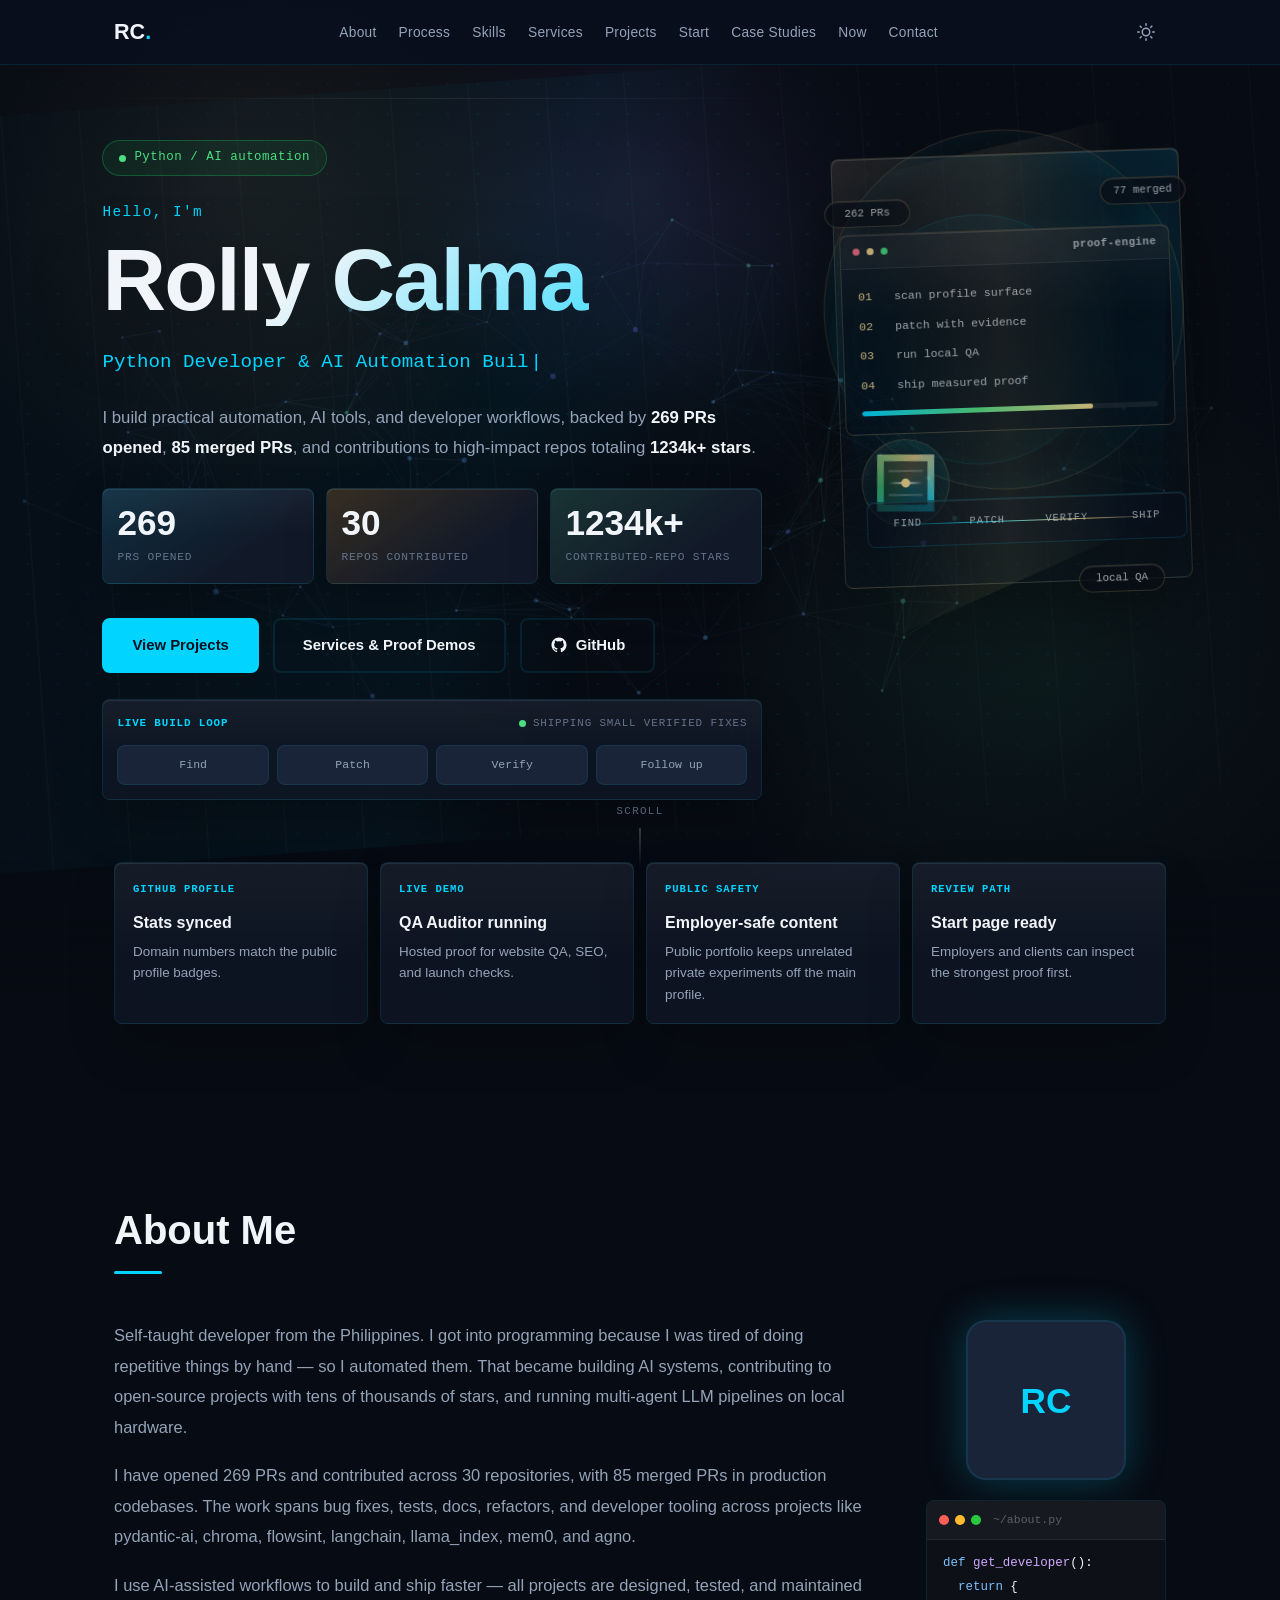
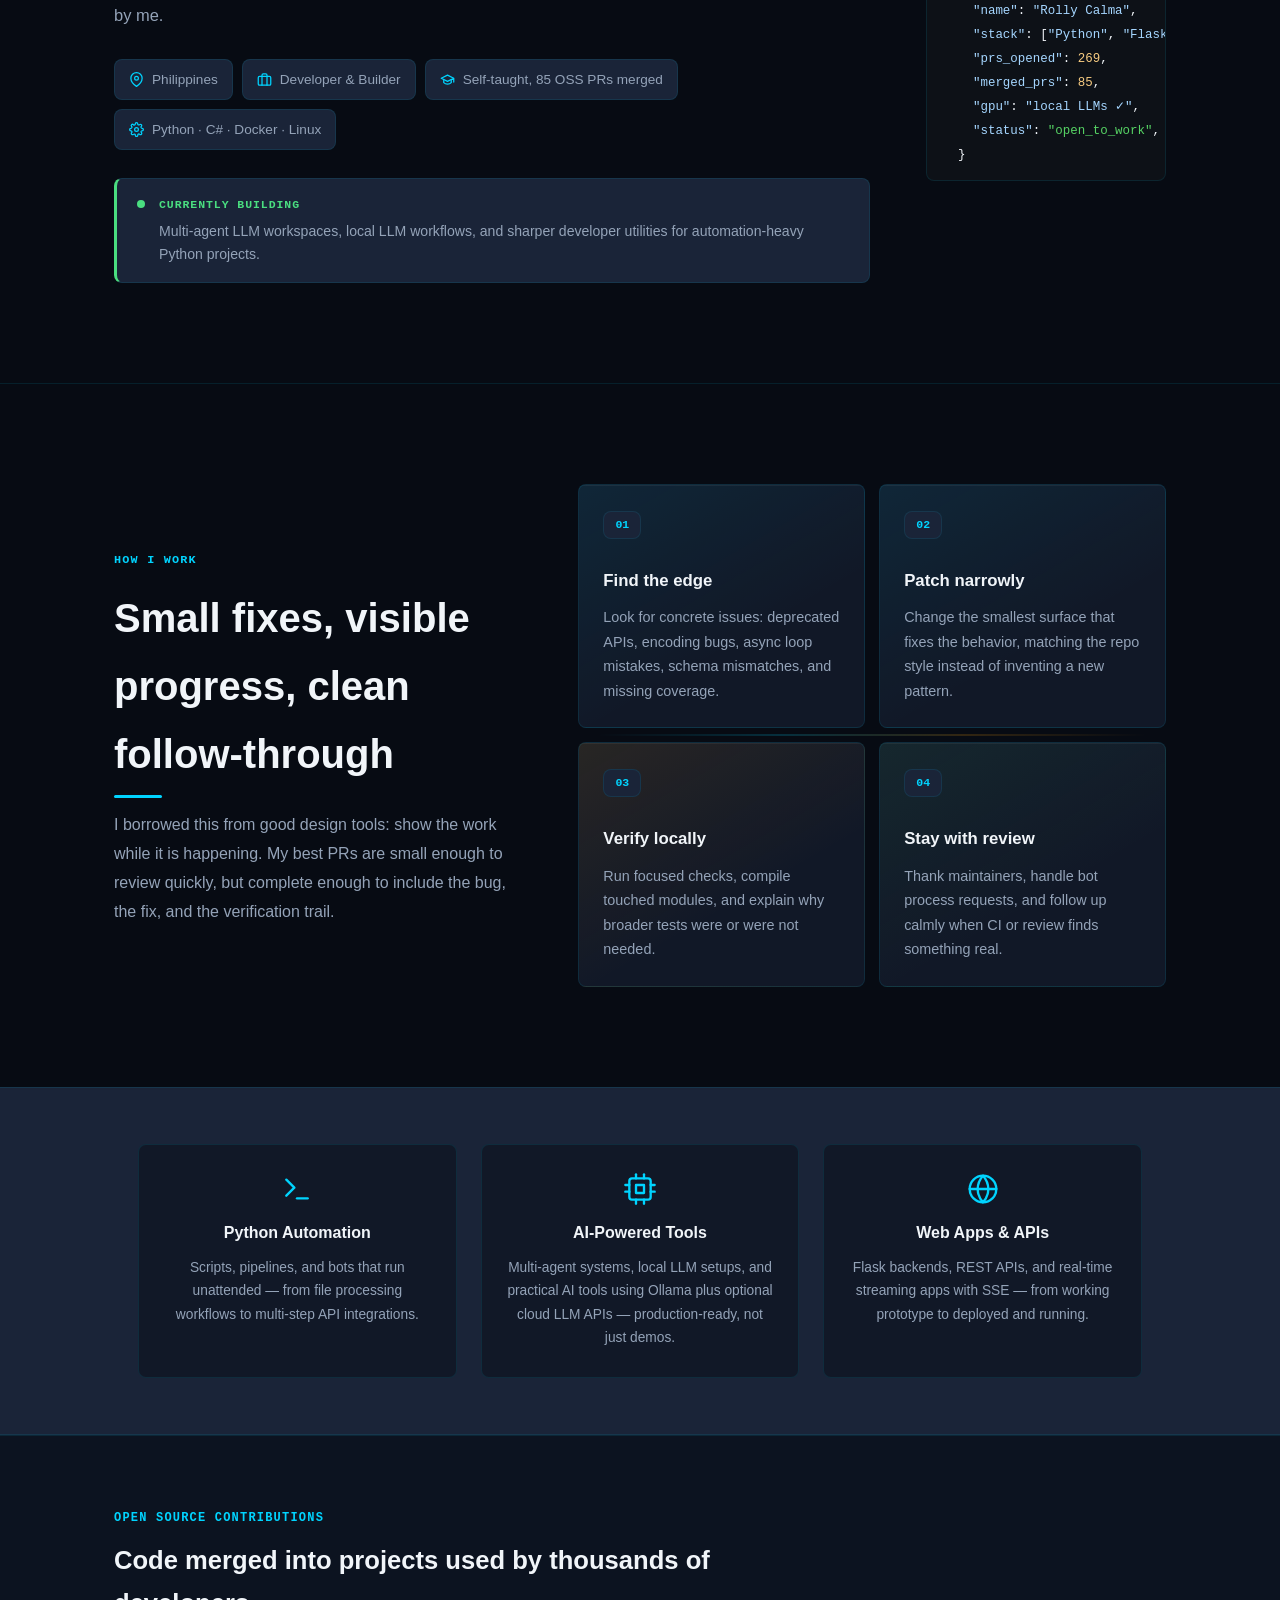
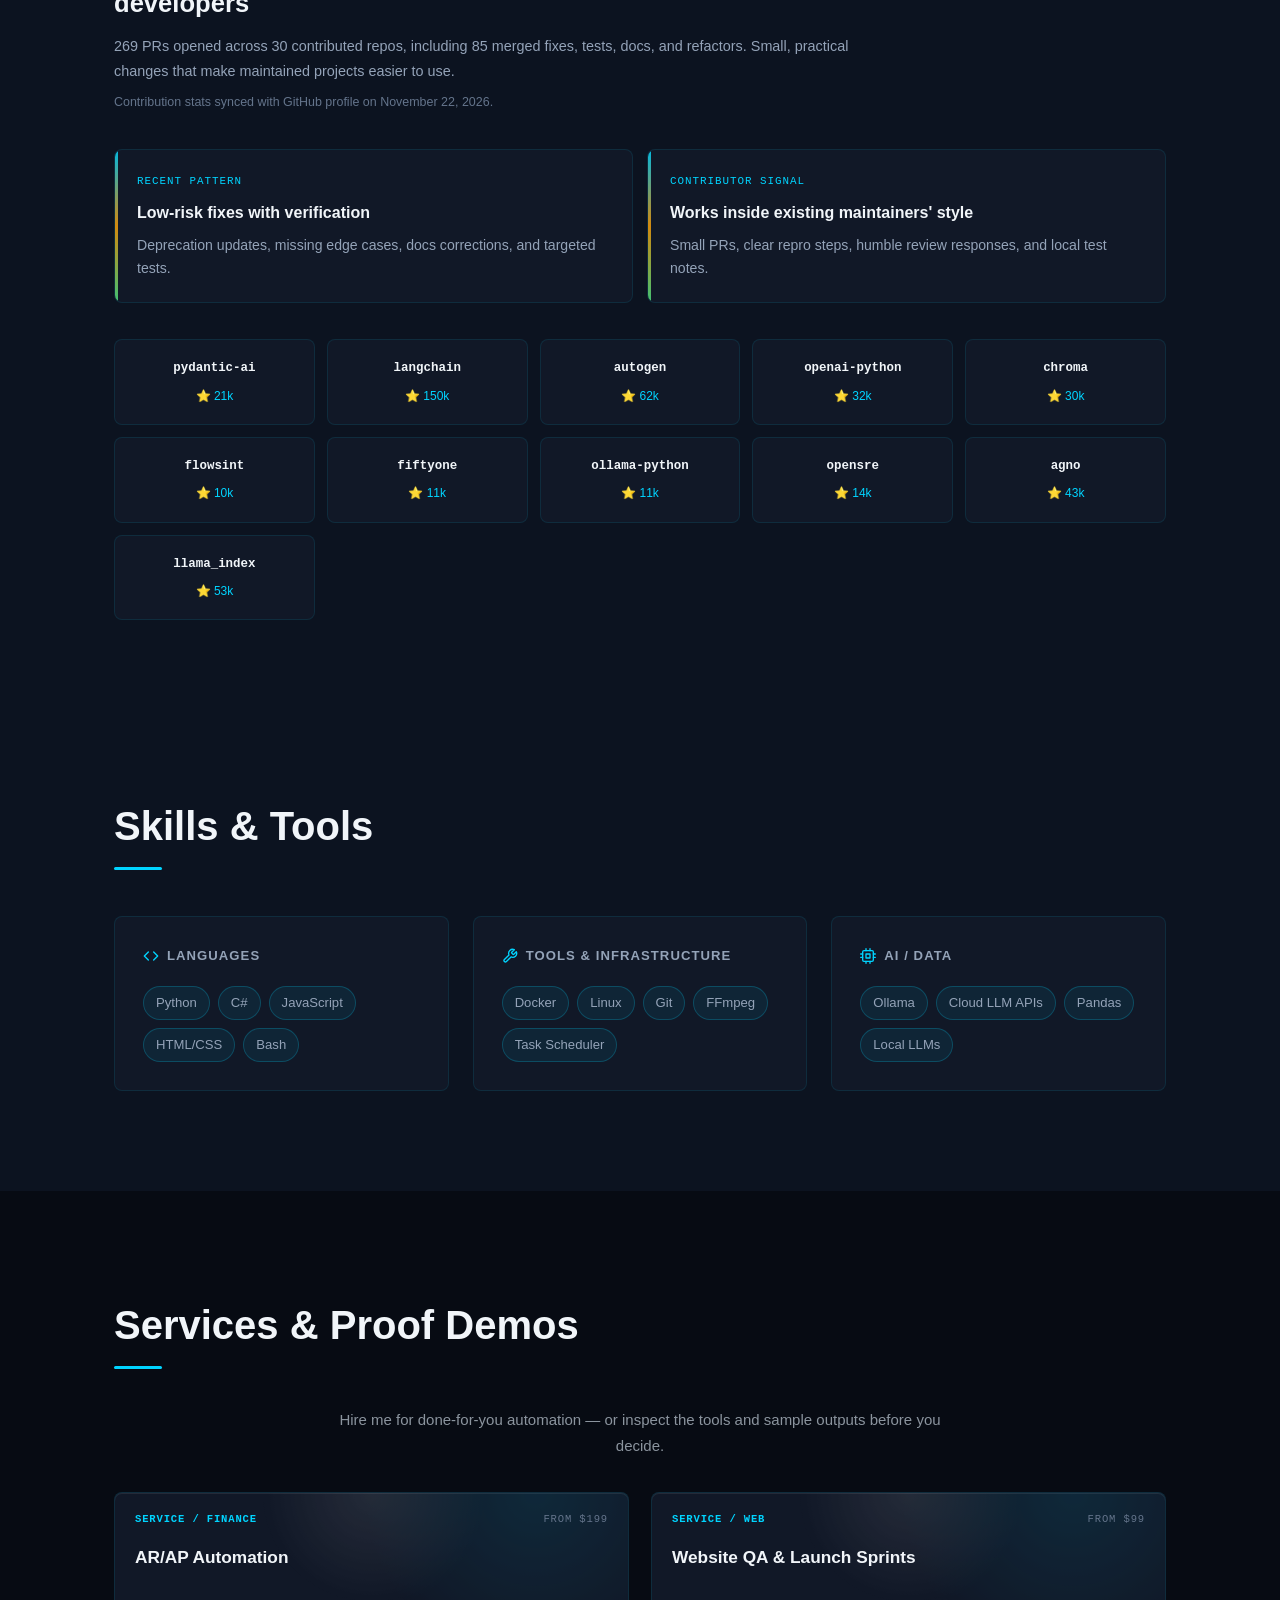
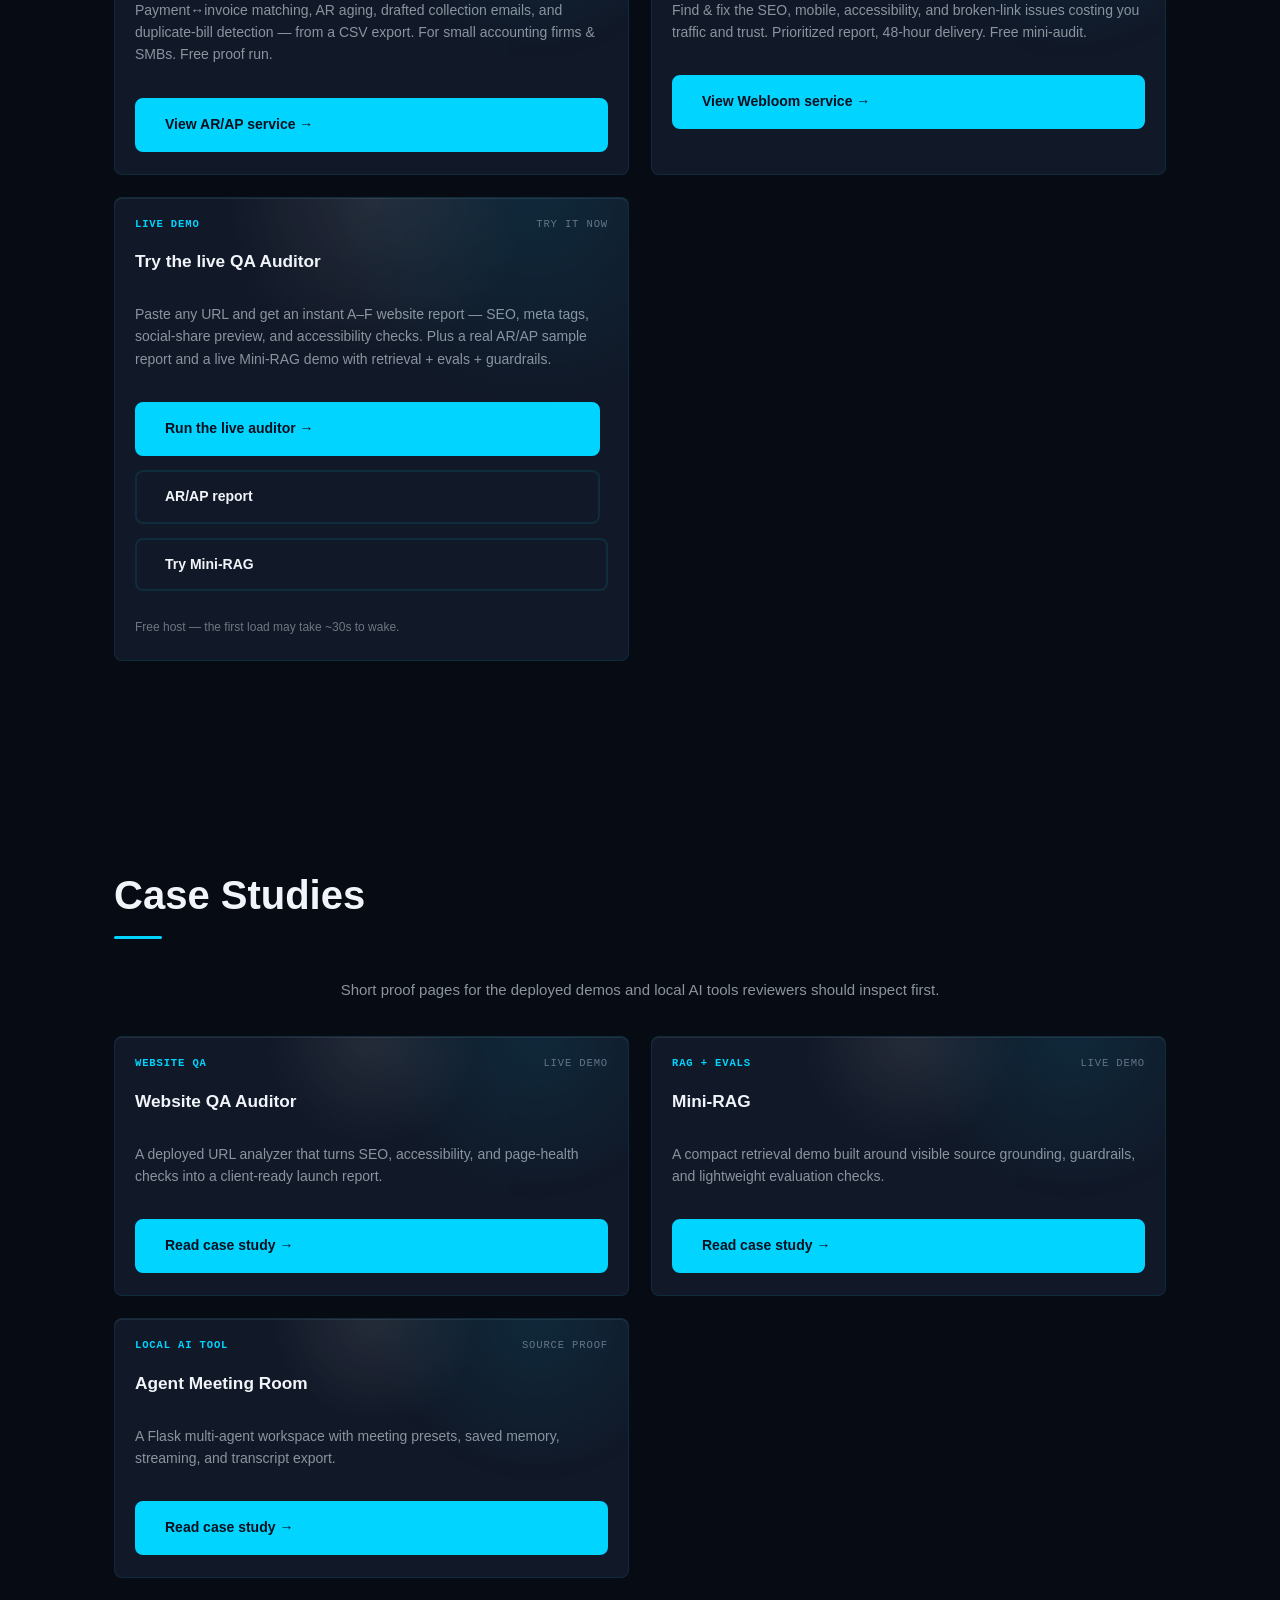
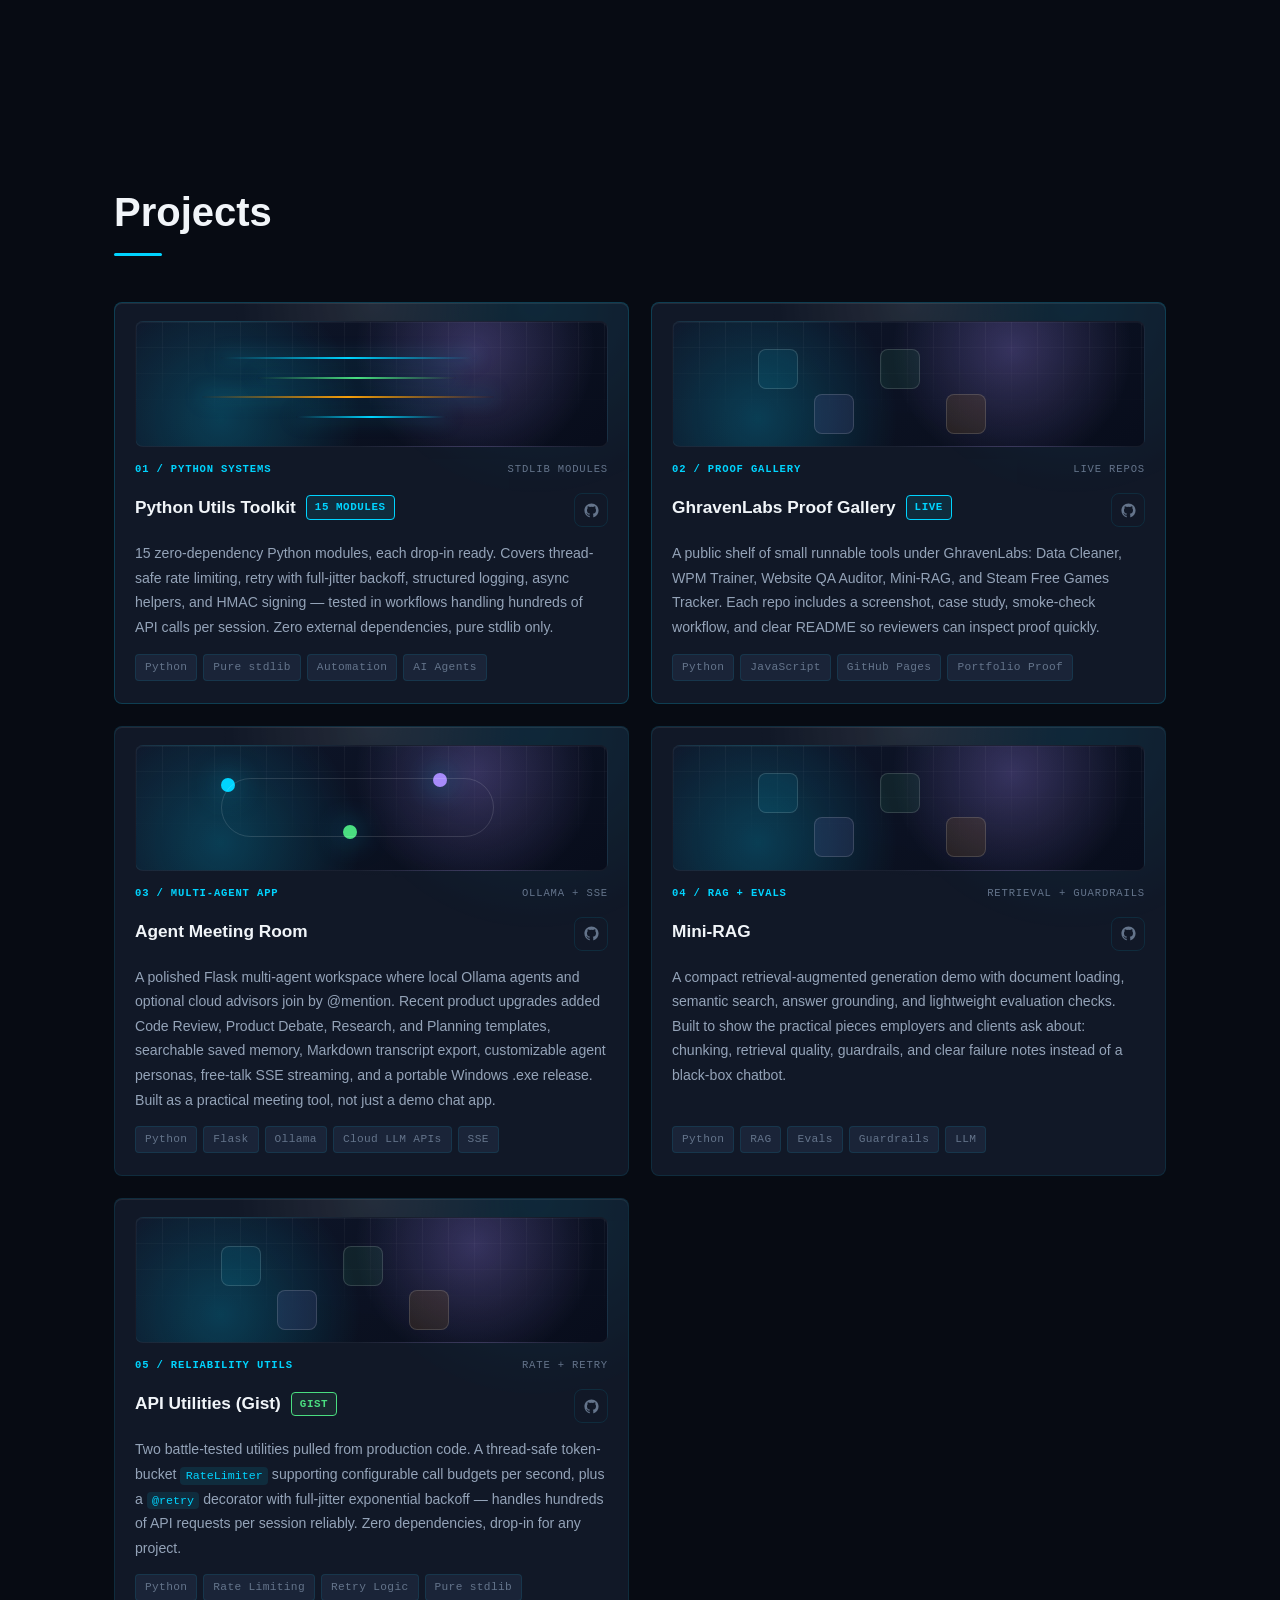
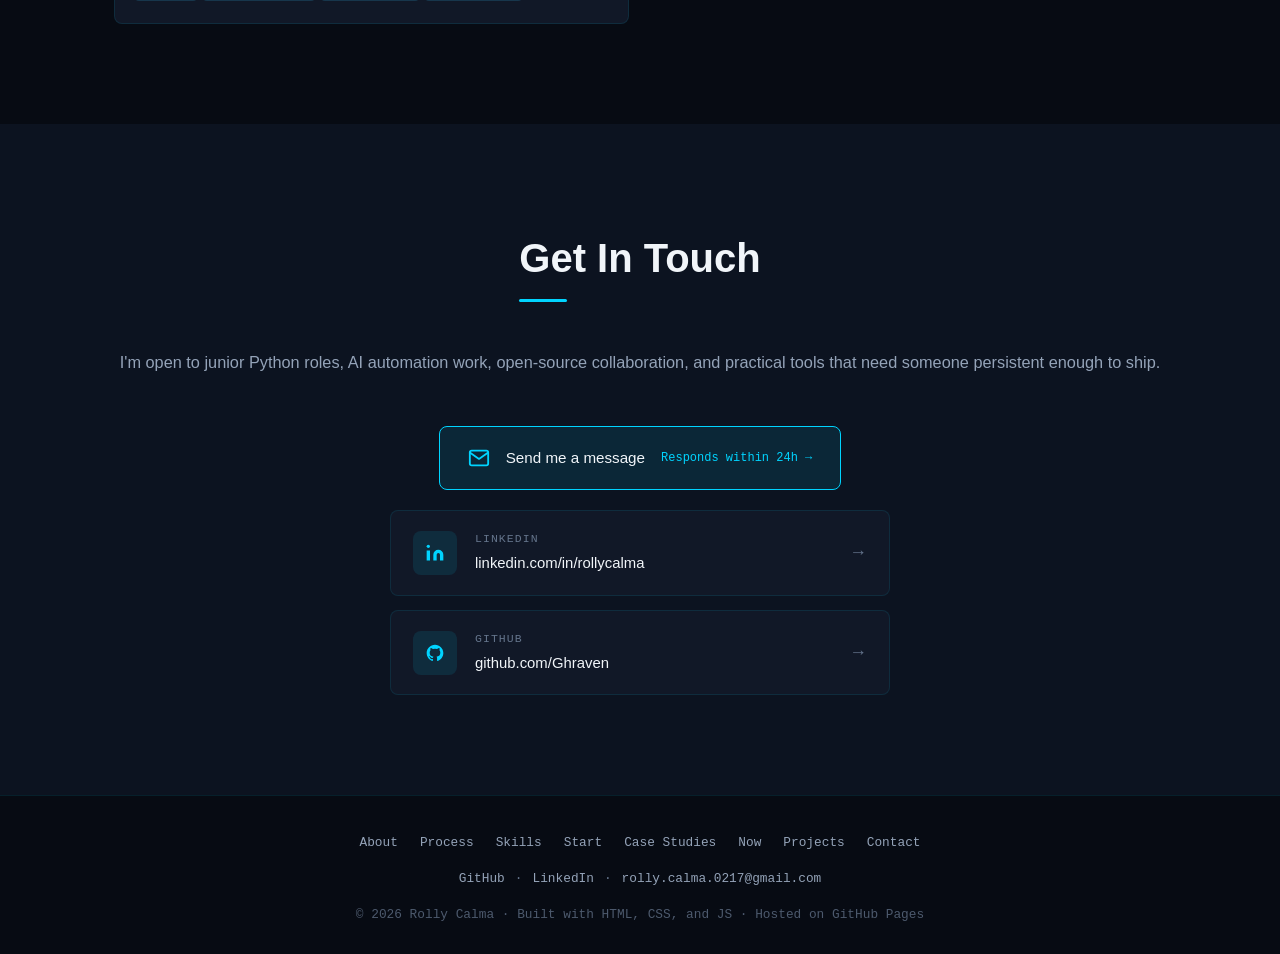
==== commit c8c8c7aa: "Sync portfolio GitHub stats" ====
--- a/index.html
+++ b/index.html
@@ -8,7 +8,7 @@
   <title>Rolly Calma — Python Developer & AI Automation Builder</title>
 <link rel="canonical" href="https://rollycalma.com/">
 <link rel="icon" href="data:image/svg+xml,<svg xmlns=%22http://www.w3.org/2000/svg%22 viewBox=%220 0 100 100%22><rect width=%22100%22 height=%22100%22 rx=%2220%22 fill=%22%23238636%22/><text x=%2250%22 y=%2268%22 font-size=%2246%22 text-anchor=%22middle%22 fill=%22white%22 font-family=%22Segoe UI,sans-serif%22 font-weight=%22700%22>RC</text></svg>">
-<script type="application/ld+json">{"@context":"https://schema.org","@type":"ProfilePage","dateModified":"2026-11-21","mainEntity":{"@type":"Person","name":"Rolly Calma","alternateName":"Raven","jobTitle":"Python Developer","description":"Self-taught Python developer with a finance/accounting background, building AR/AP automation and website-QA tooling.","url":"https://rollycalma.com/","email":"rolly.calma.0217@gmail.com","knowsAbout":["Python","AI automation","Accounts receivable automation","Accounts payable automation","Website QA","Retrieval-Augmented Generation","Finance automation"],"address":{"@type":"PostalAddress","addressCountry":"PH"},"sameAs":["https://github.com/Ghraven","https://github.com/GhravenLabs","https://ghravenlabs.github.io/","https://www.linkedin.com/in/rollycalma/"]}}</script>
+<script type="application/ld+json">{"@context":"https://schema.org","@type":"ProfilePage","dateModified":"2026-11-22","mainEntity":{"@type":"Person","name":"Rolly Calma","alternateName":"Raven","jobTitle":"Python Developer","description":"Self-taught Python developer with a finance/accounting background, building AR/AP automation and website-QA tooling.","url":"https://rollycalma.com/","email":"rolly.calma.0217@gmail.com","knowsAbout":["Python","AI automation","Accounts receivable automation","Accounts payable automation","Website QA","Retrieval-Augmented Generation","Finance automation"],"address":{"@type":"PostalAddress","addressCountry":"PH"},"sameAs":["https://github.com/Ghraven","https://github.com/GhravenLabs","https://ghravenlabs.github.io/","https://www.linkedin.com/in/rollycalma/"]}}</script>
   <meta name="description" content="Portfolio of Rolly Calma, a Python developer building AI automation, local LLM tools, and open-source fixes in high-impact contributed-to repos." />
 
   <!-- Open Graph / LinkedIn / Discord -->
@@ -381,7 +381,7 @@
           <span class="oss-eyebrow">Open Source Contributions</span>
           <h2 class="oss-title">Code merged into projects used by thousands of developers</h2>
           <p class="oss-sub"><span data-stat="prs">269</span> PRs opened across <span data-stat="repos">30</span> contributed repos, including <span data-stat="merged">85</span> merged fixes, tests, docs, and refactors. Small, practical changes that make maintained projects easier to use.</p>
-          <p class="oss-updated" data-sync-note>Contribution stats synced with GitHub profile on November 21, 2026.</p>
+          <p class="oss-updated" data-sync-note>Contribution stats synced with GitHub profile on November 22, 2026.</p>
         </div>
         <div class="oss-proof-list">
           <div class="oss-proof-item">
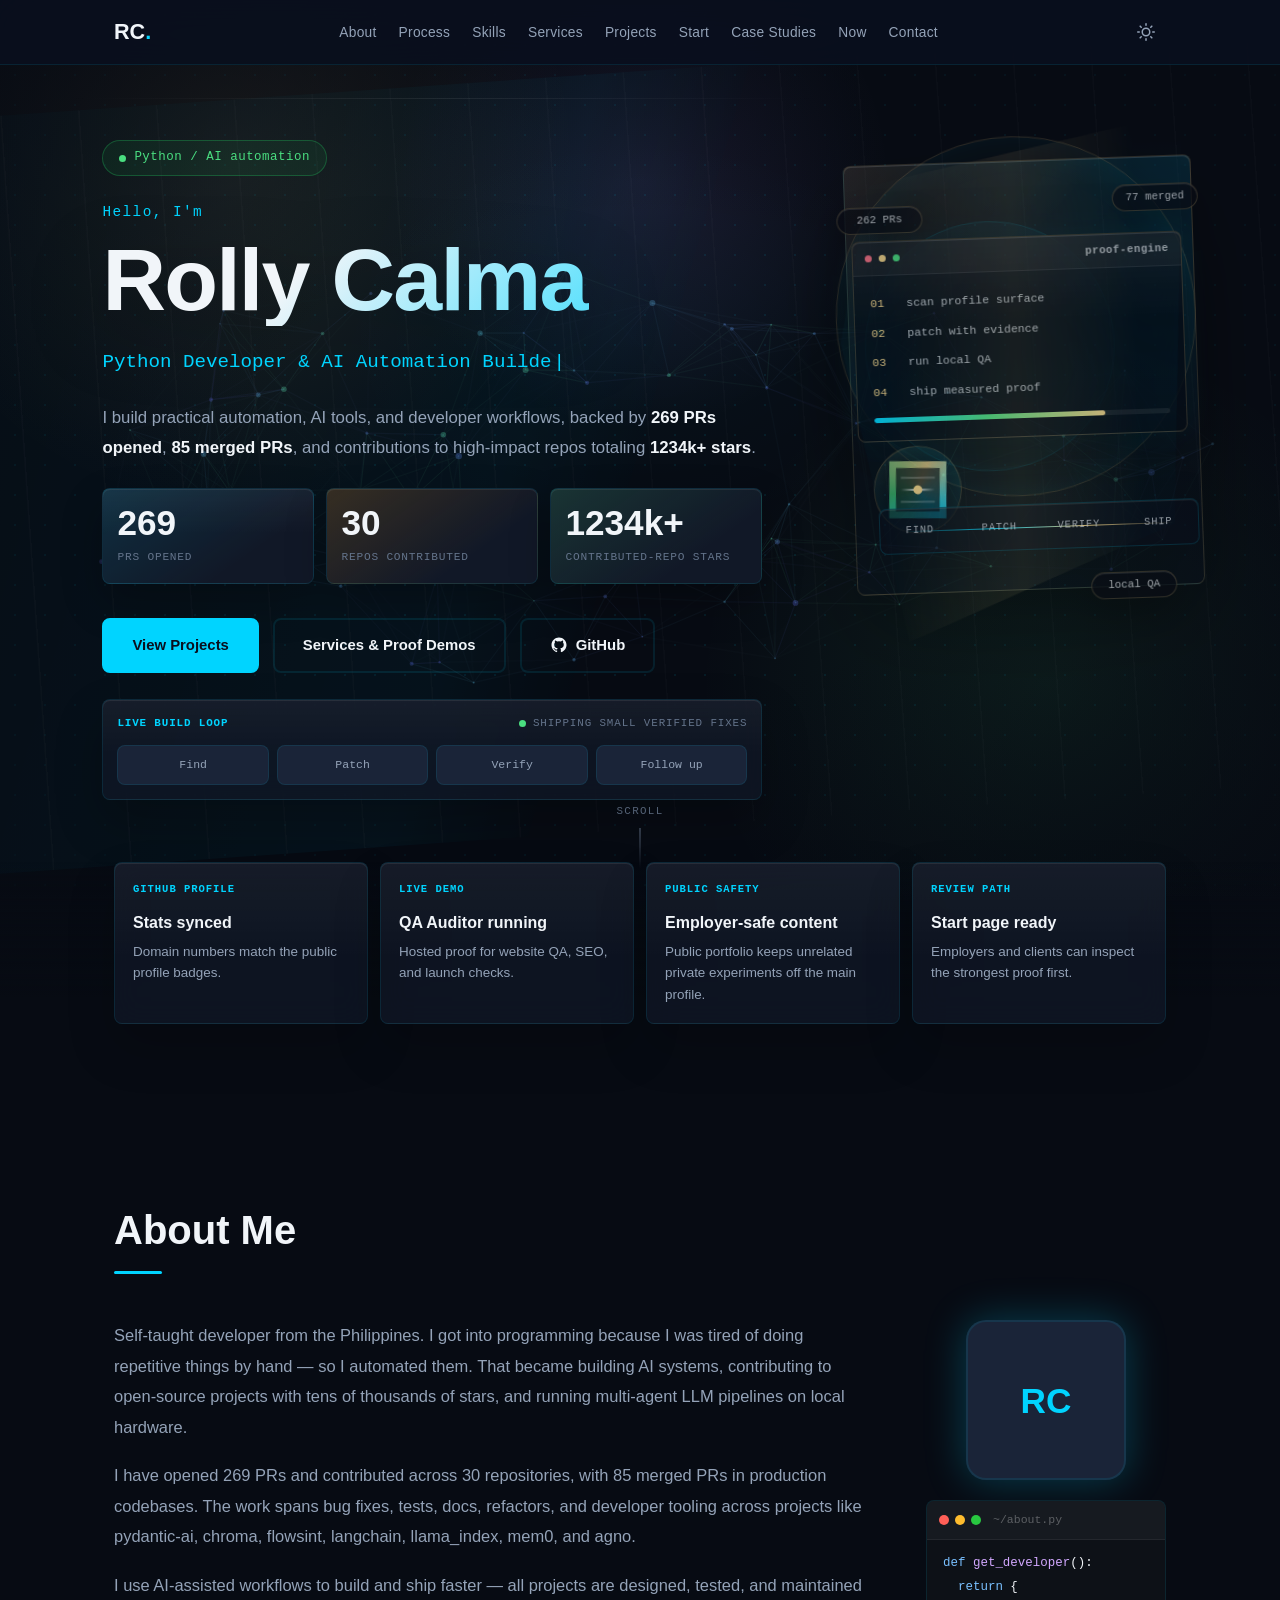
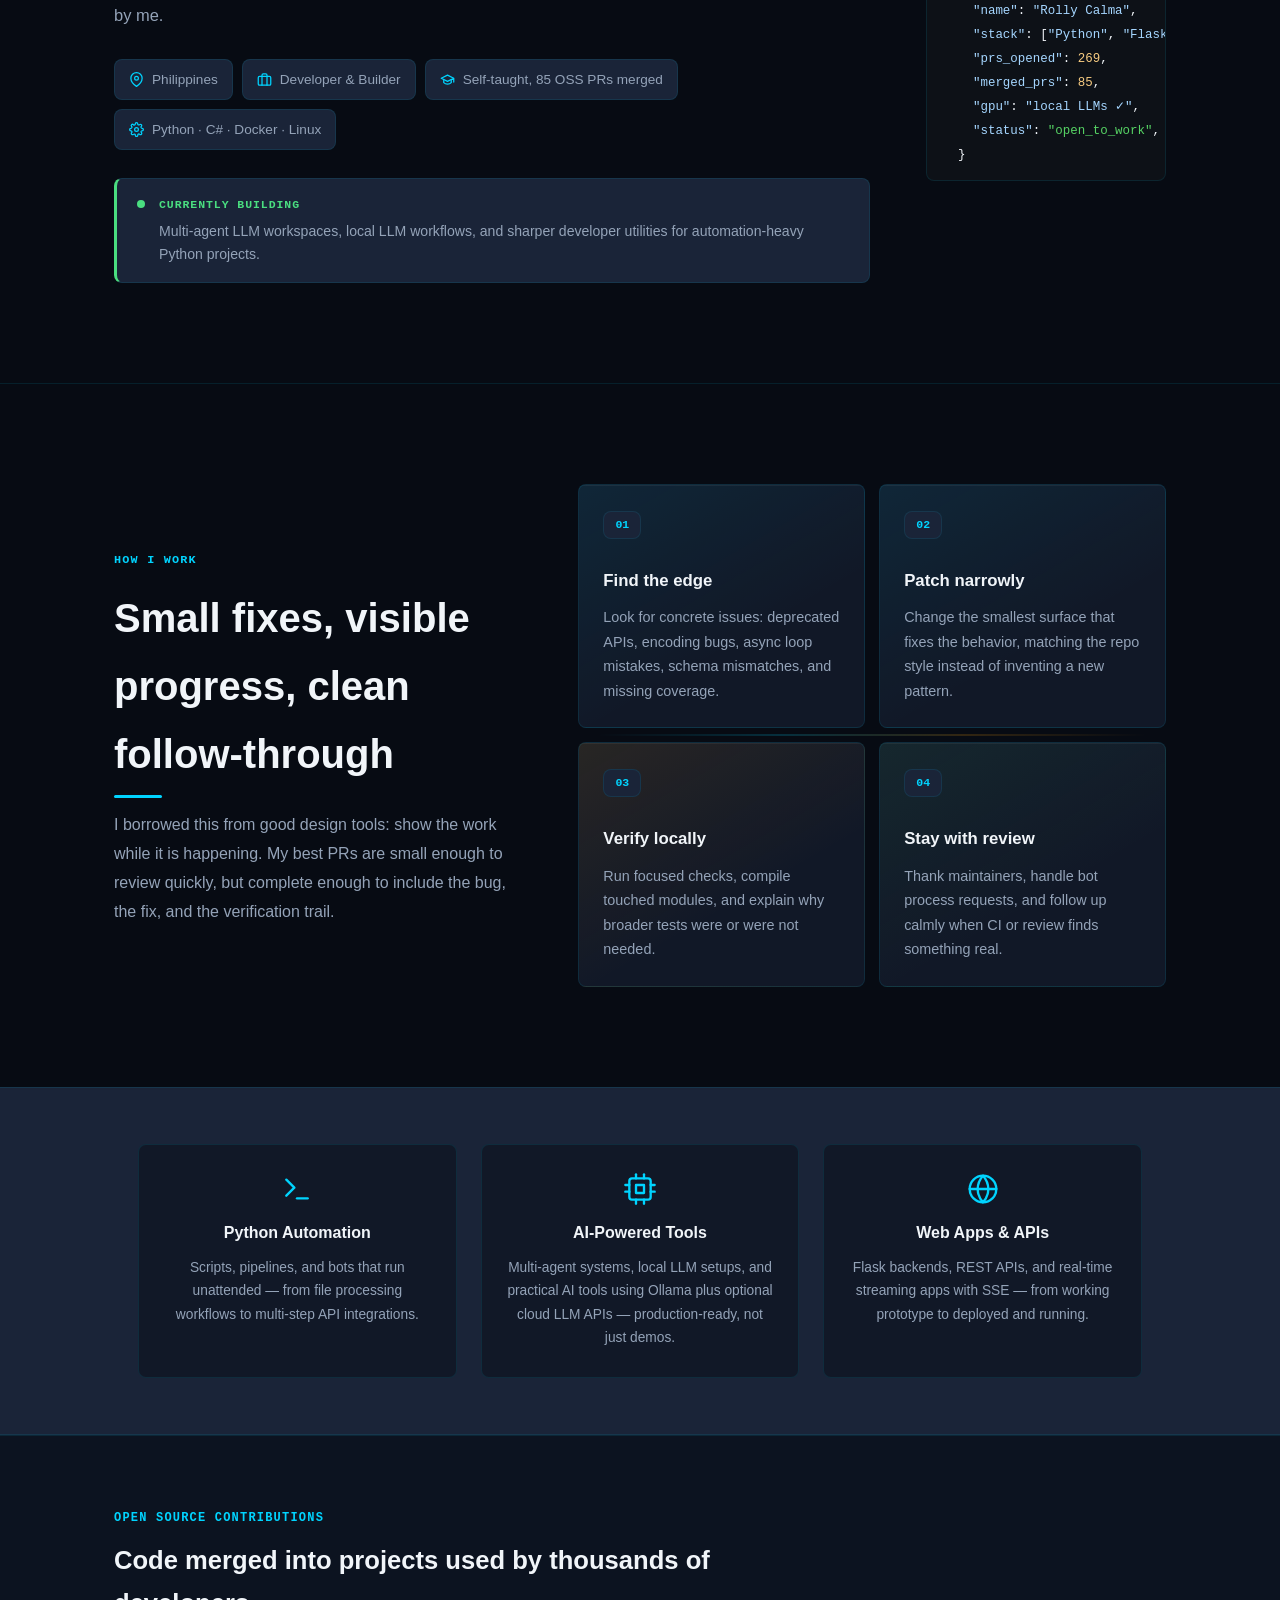
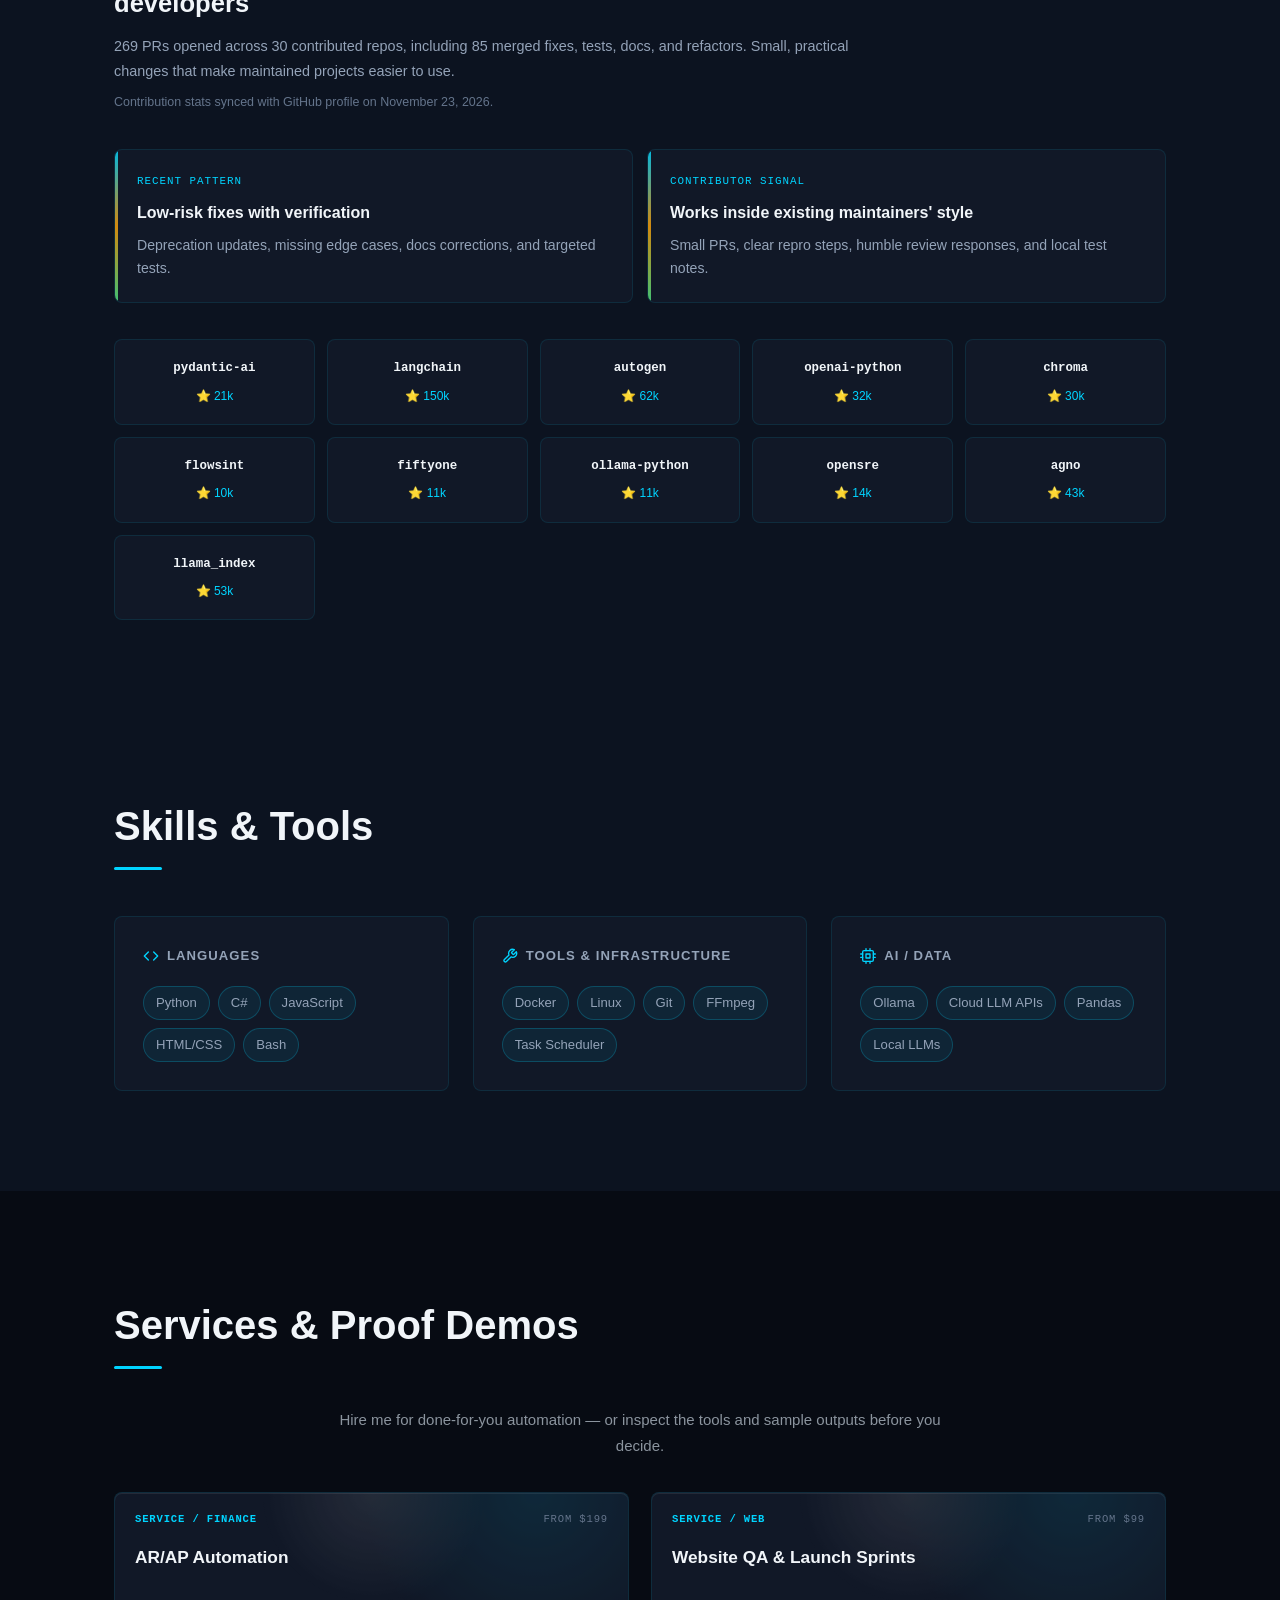
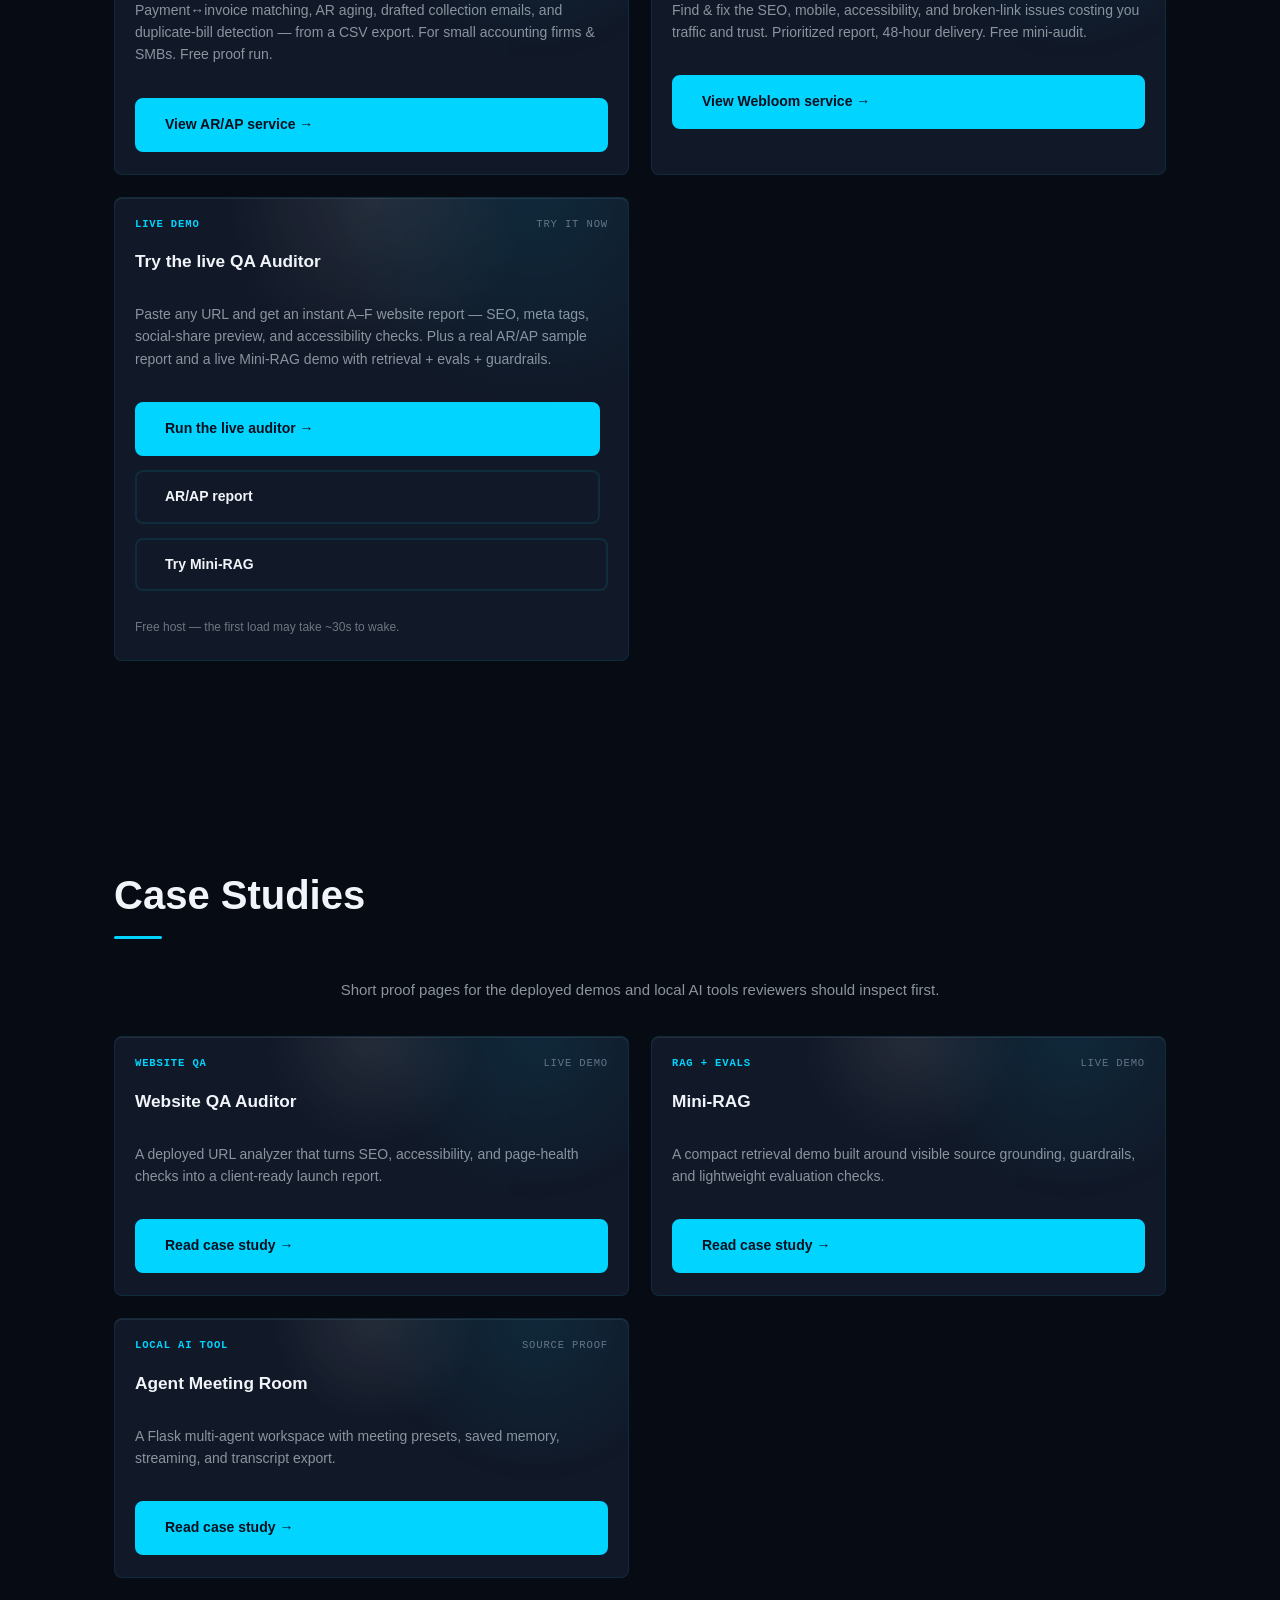
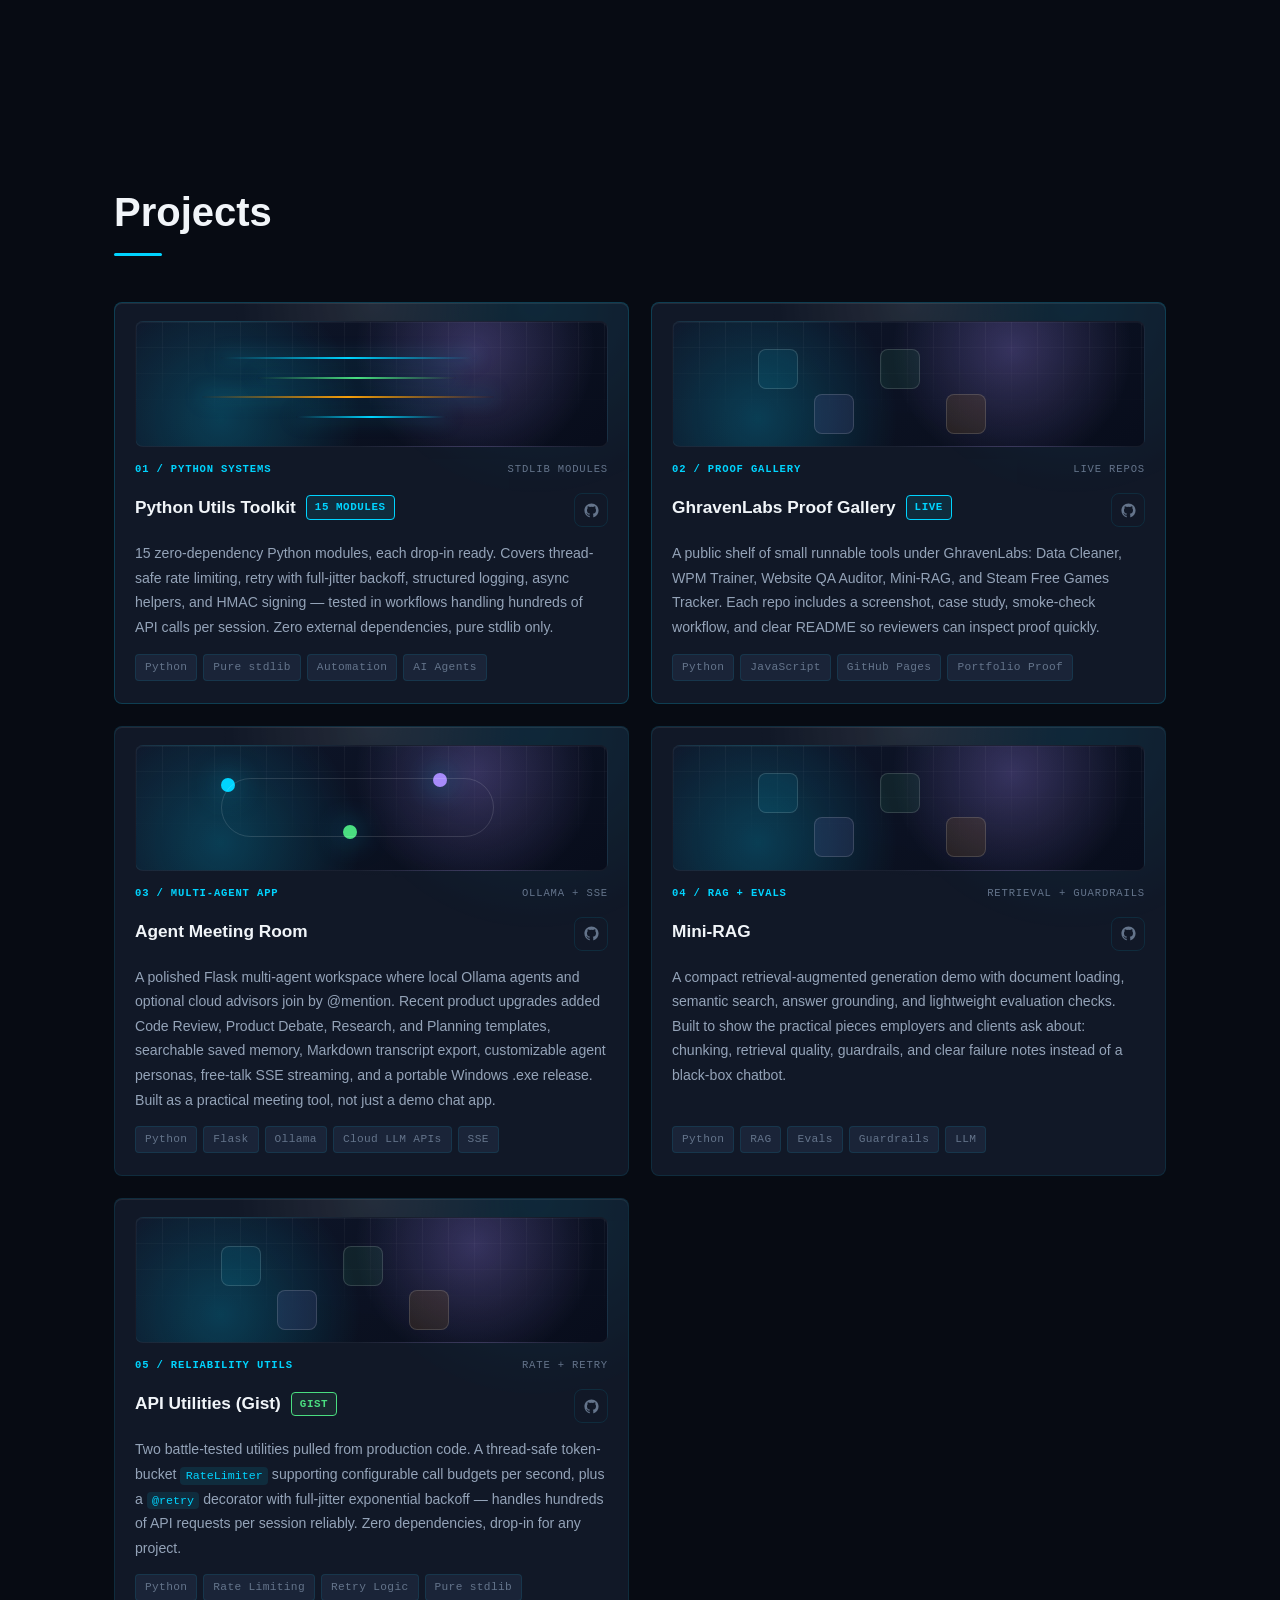
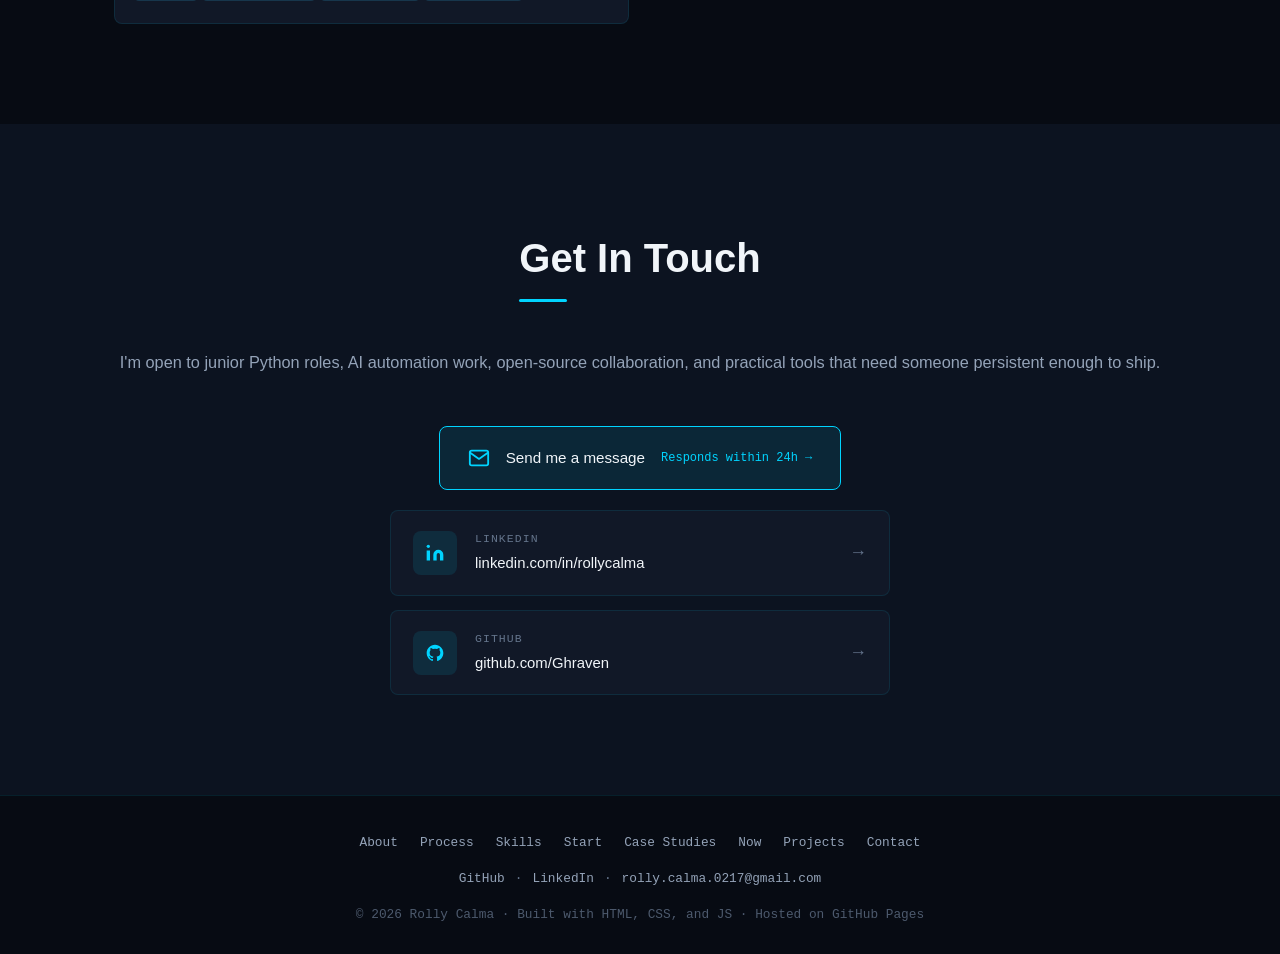
==== commit 8fe94888: "Sync portfolio GitHub stats" ====
--- a/index.html
+++ b/index.html
@@ -8,7 +8,7 @@
   <title>Rolly Calma — Python Developer & AI Automation Builder</title>
 <link rel="canonical" href="https://rollycalma.com/">
 <link rel="icon" href="data:image/svg+xml,<svg xmlns=%22http://www.w3.org/2000/svg%22 viewBox=%220 0 100 100%22><rect width=%22100%22 height=%22100%22 rx=%2220%22 fill=%22%23238636%22/><text x=%2250%22 y=%2268%22 font-size=%2246%22 text-anchor=%22middle%22 fill=%22white%22 font-family=%22Segoe UI,sans-serif%22 font-weight=%22700%22>RC</text></svg>">
-<script type="application/ld+json">{"@context":"https://schema.org","@type":"ProfilePage","dateModified":"2026-11-22","mainEntity":{"@type":"Person","name":"Rolly Calma","alternateName":"Raven","jobTitle":"Python Developer","description":"Self-taught Python developer with a finance/accounting background, building AR/AP automation and website-QA tooling.","url":"https://rollycalma.com/","email":"rolly.calma.0217@gmail.com","knowsAbout":["Python","AI automation","Accounts receivable automation","Accounts payable automation","Website QA","Retrieval-Augmented Generation","Finance automation"],"address":{"@type":"PostalAddress","addressCountry":"PH"},"sameAs":["https://github.com/Ghraven","https://github.com/GhravenLabs","https://ghravenlabs.github.io/","https://www.linkedin.com/in/rollycalma/"]}}</script>
+<script type="application/ld+json">{"@context":"https://schema.org","@type":"ProfilePage","dateModified":"2026-11-23","mainEntity":{"@type":"Person","name":"Rolly Calma","alternateName":"Raven","jobTitle":"Python Developer","description":"Self-taught Python developer with a finance/accounting background, building AR/AP automation and website-QA tooling.","url":"https://rollycalma.com/","email":"rolly.calma.0217@gmail.com","knowsAbout":["Python","AI automation","Accounts receivable automation","Accounts payable automation","Website QA","Retrieval-Augmented Generation","Finance automation"],"address":{"@type":"PostalAddress","addressCountry":"PH"},"sameAs":["https://github.com/Ghraven","https://github.com/GhravenLabs","https://ghravenlabs.github.io/","https://www.linkedin.com/in/rollycalma/"]}}</script>
   <meta name="description" content="Portfolio of Rolly Calma, a Python developer building AI automation, local LLM tools, and open-source fixes in high-impact contributed-to repos." />
 
   <!-- Open Graph / LinkedIn / Discord -->
@@ -381,7 +381,7 @@
           <span class="oss-eyebrow">Open Source Contributions</span>
           <h2 class="oss-title">Code merged into projects used by thousands of developers</h2>
           <p class="oss-sub"><span data-stat="prs">269</span> PRs opened across <span data-stat="repos">30</span> contributed repos, including <span data-stat="merged">85</span> merged fixes, tests, docs, and refactors. Small, practical changes that make maintained projects easier to use.</p>
-          <p class="oss-updated" data-sync-note>Contribution stats synced with GitHub profile on November 22, 2026.</p>
+          <p class="oss-updated" data-sync-note>Contribution stats synced with GitHub profile on November 23, 2026.</p>
         </div>
         <div class="oss-proof-list">
           <div class="oss-proof-item">
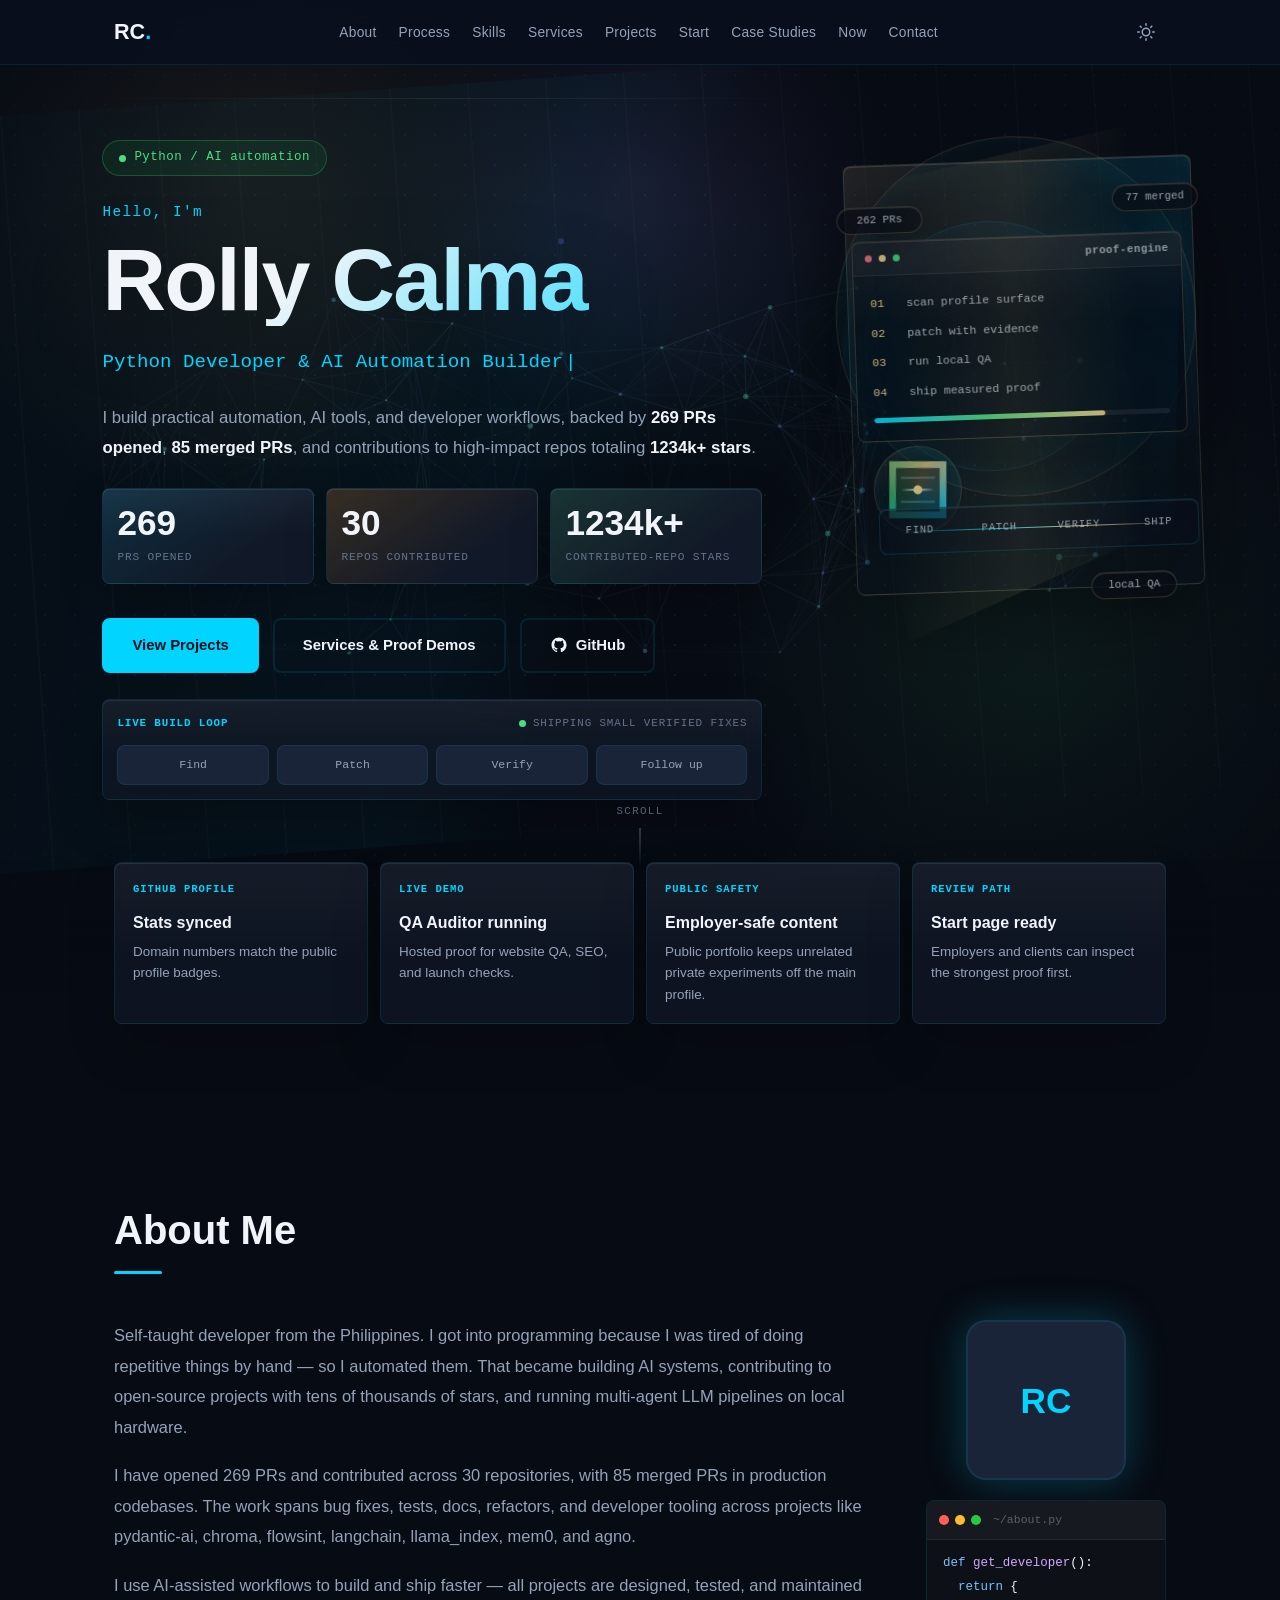
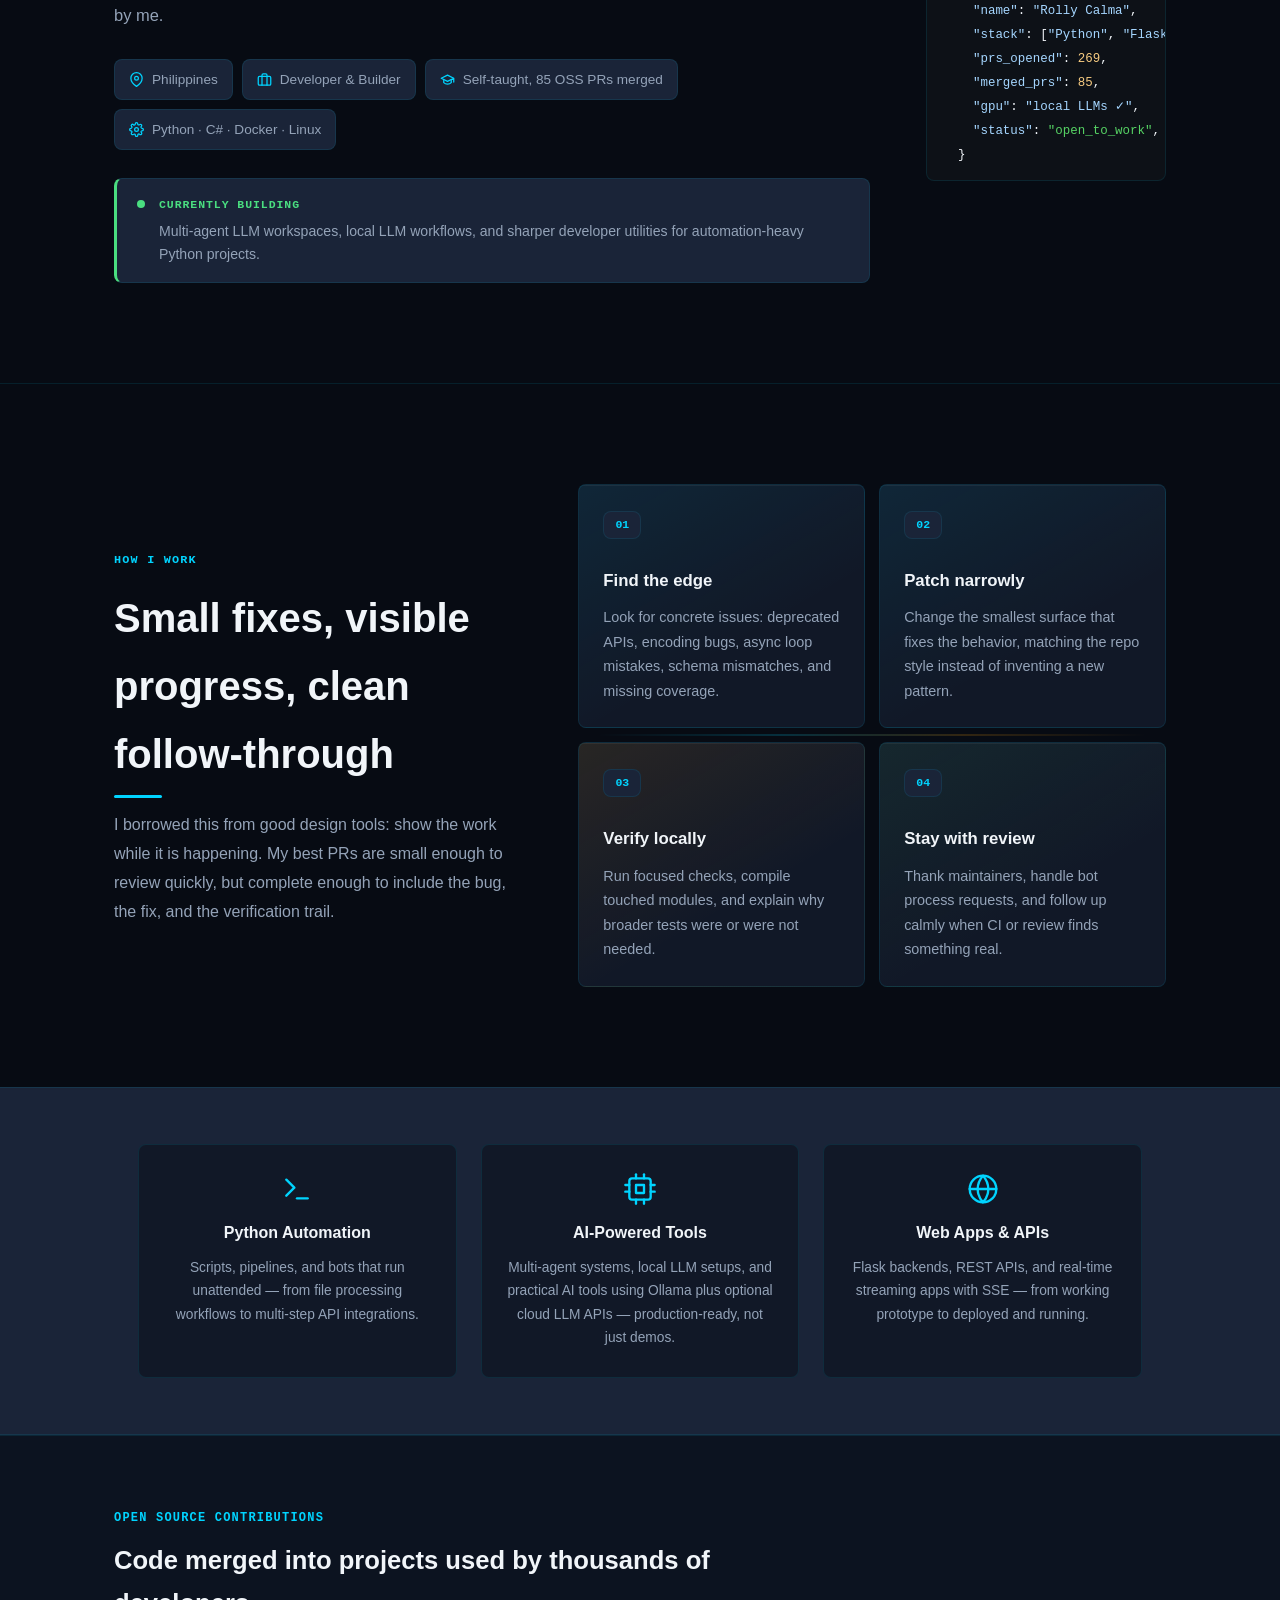
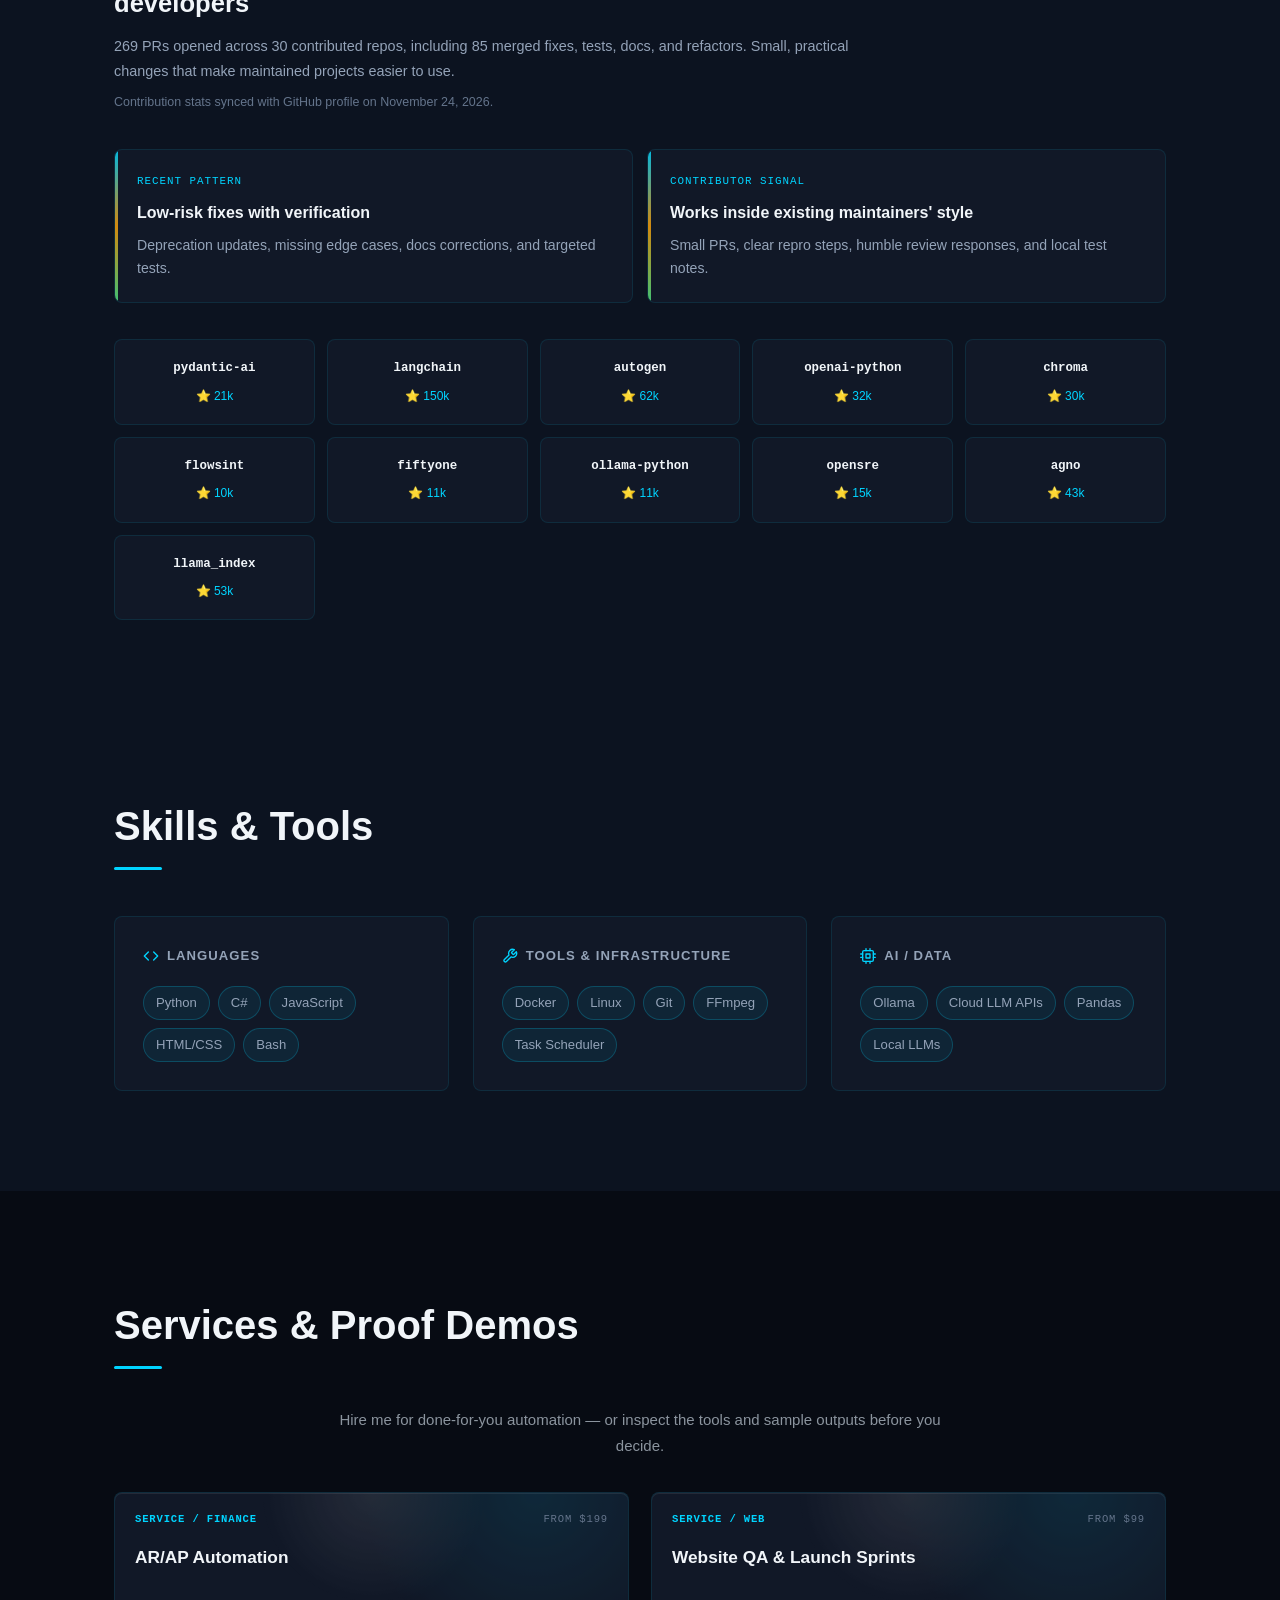
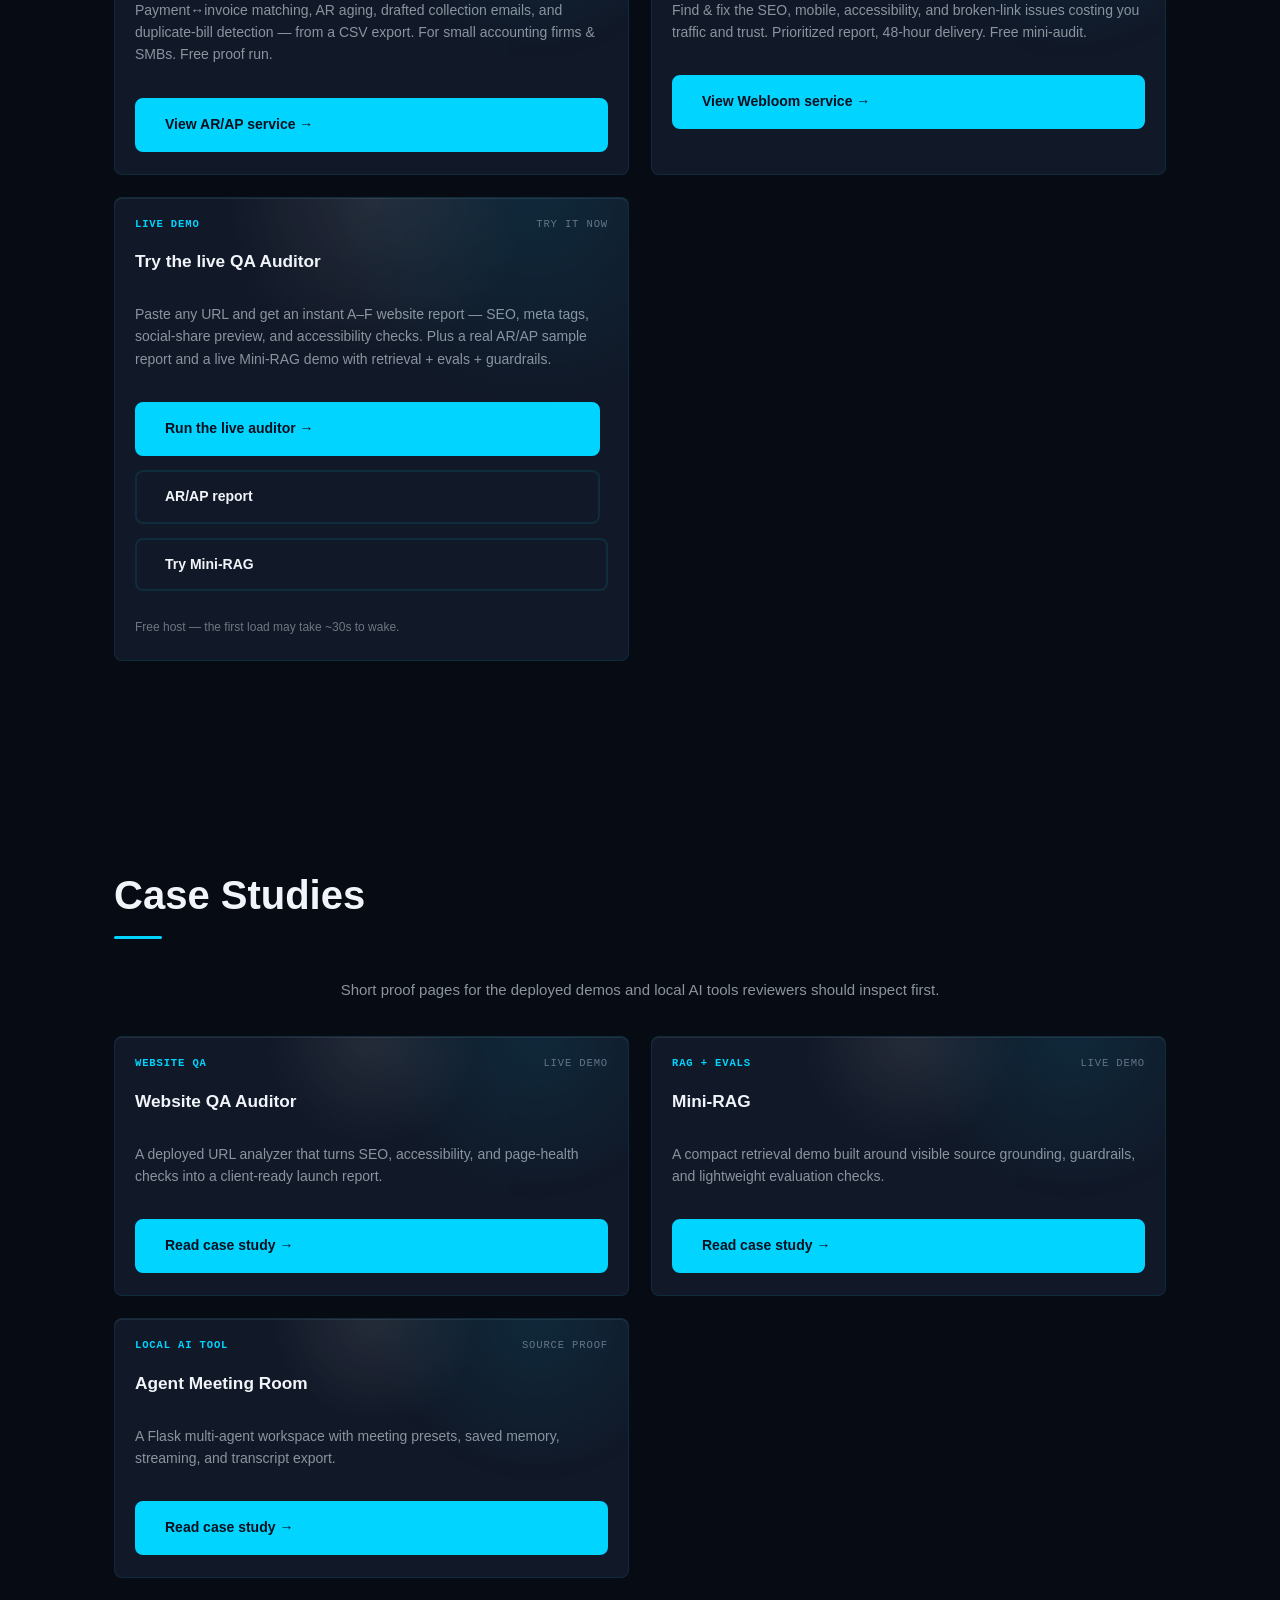
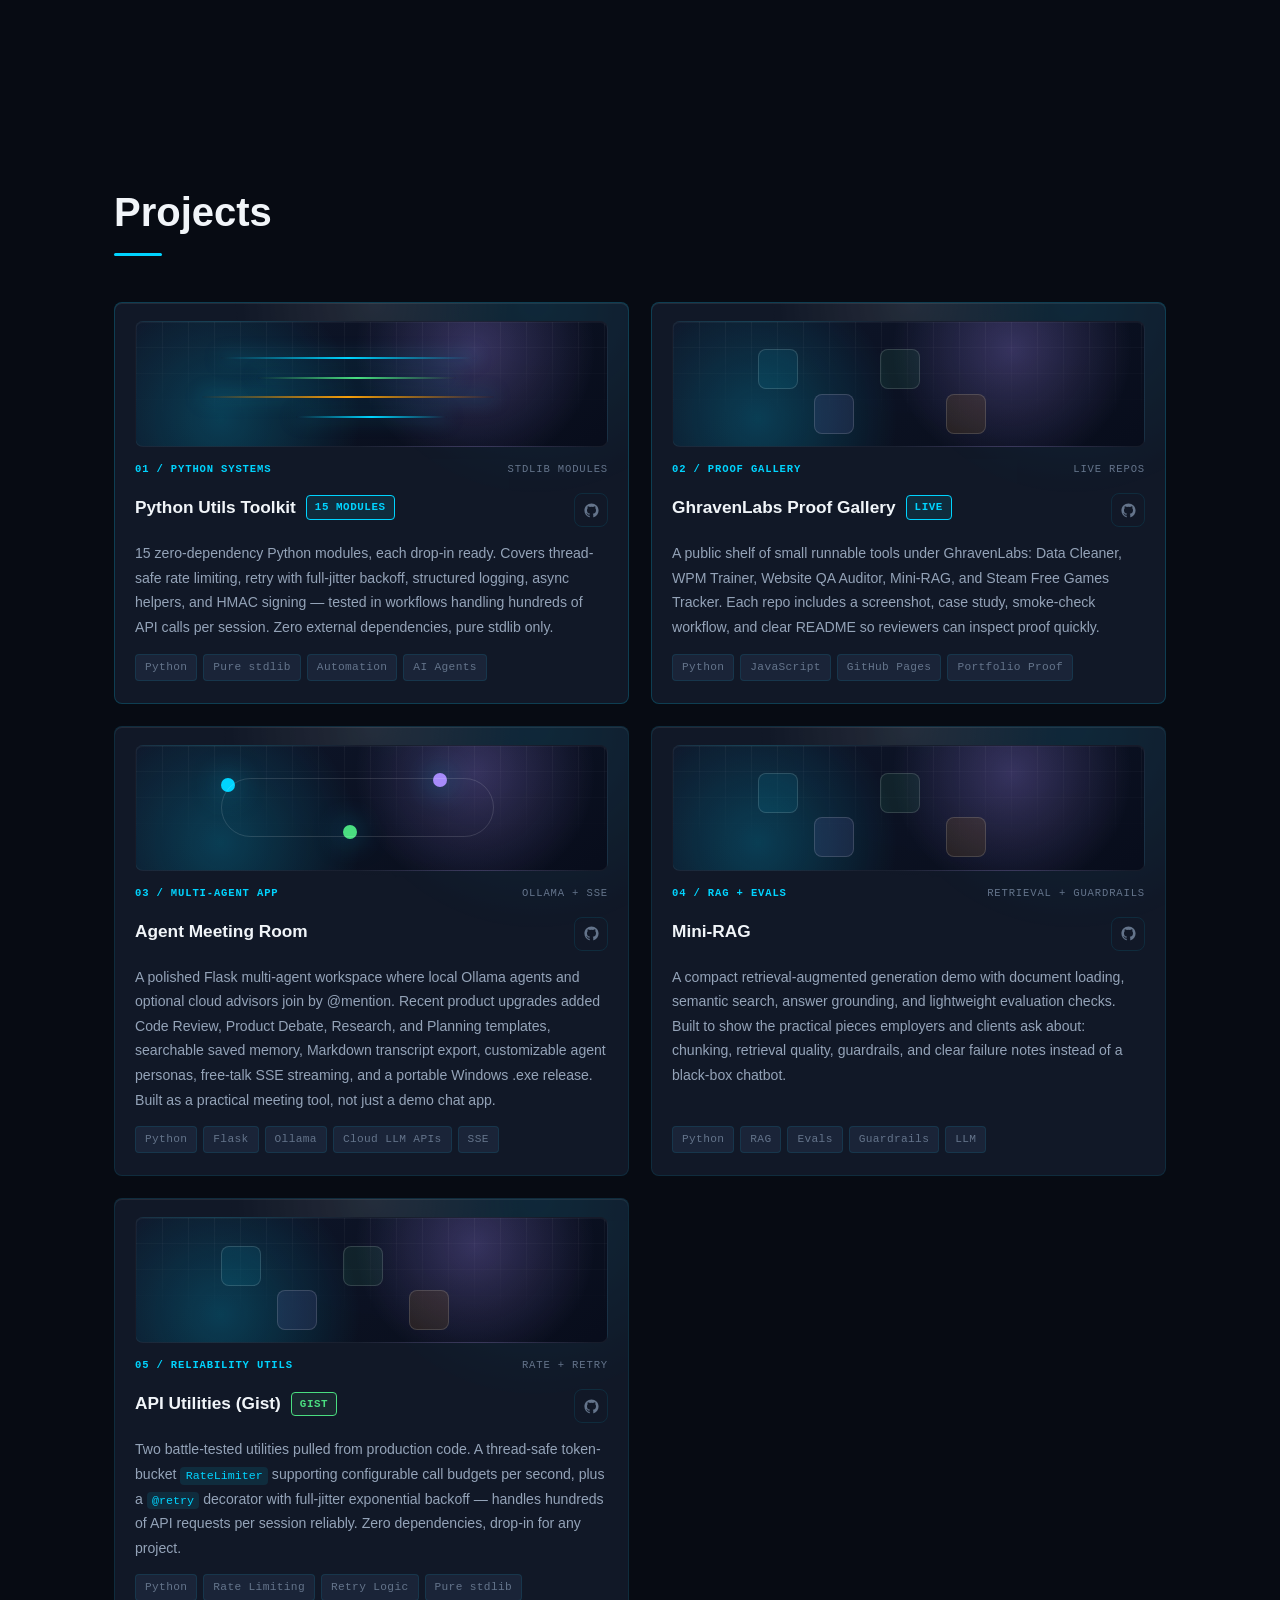
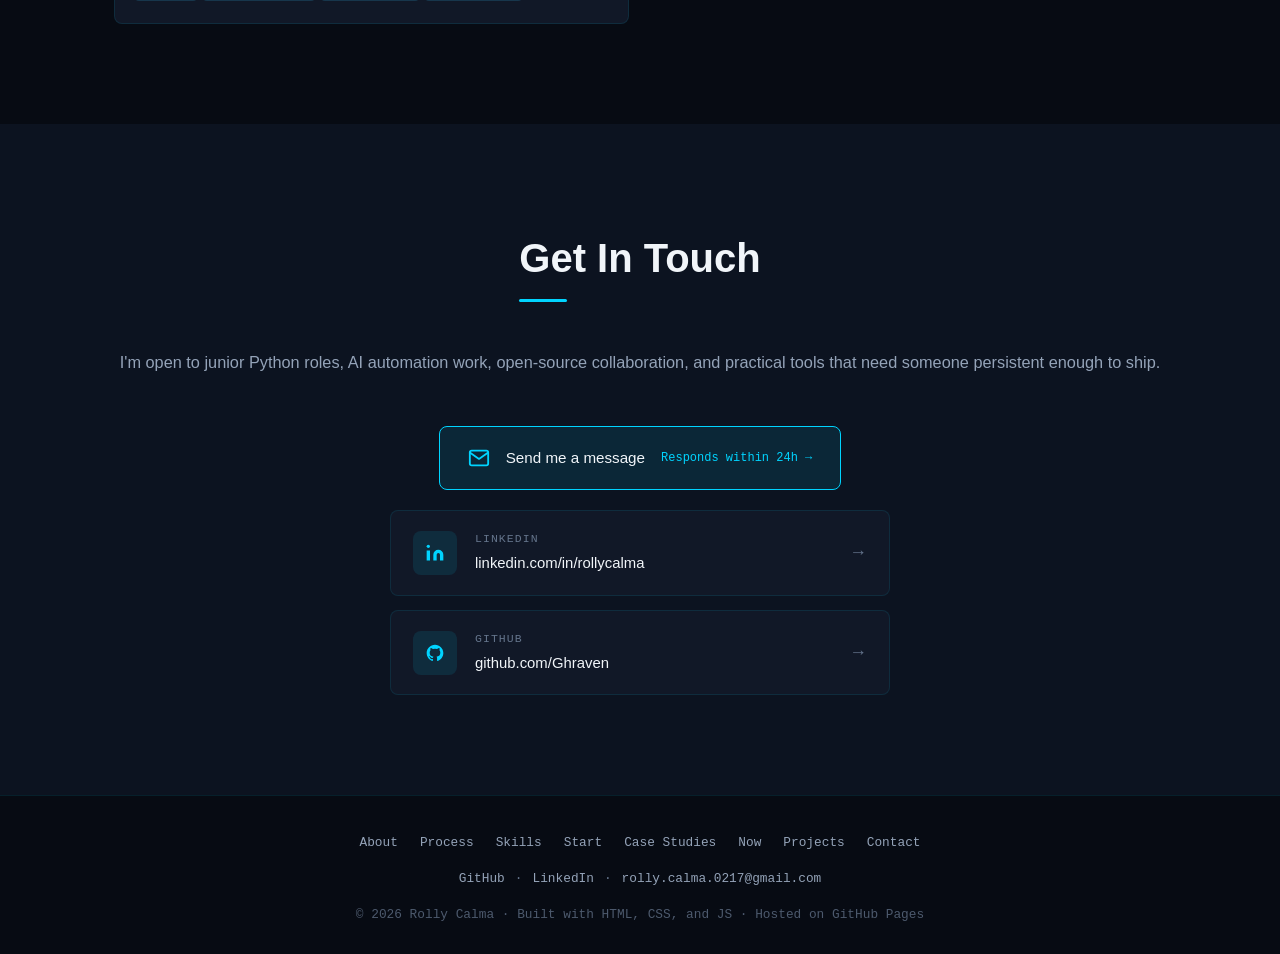
==== commit ed0bebd9: "Sync portfolio GitHub stats" ====
--- a/index.html
+++ b/index.html
@@ -8,7 +8,7 @@
   <title>Rolly Calma — Python Developer & AI Automation Builder</title>
 <link rel="canonical" href="https://rollycalma.com/">
 <link rel="icon" href="data:image/svg+xml,<svg xmlns=%22http://www.w3.org/2000/svg%22 viewBox=%220 0 100 100%22><rect width=%22100%22 height=%22100%22 rx=%2220%22 fill=%22%23238636%22/><text x=%2250%22 y=%2268%22 font-size=%2246%22 text-anchor=%22middle%22 fill=%22white%22 font-family=%22Segoe UI,sans-serif%22 font-weight=%22700%22>RC</text></svg>">
-<script type="application/ld+json">{"@context":"https://schema.org","@type":"ProfilePage","dateModified":"2026-11-23","mainEntity":{"@type":"Person","name":"Rolly Calma","alternateName":"Raven","jobTitle":"Python Developer","description":"Self-taught Python developer with a finance/accounting background, building AR/AP automation and website-QA tooling.","url":"https://rollycalma.com/","email":"rolly.calma.0217@gmail.com","knowsAbout":["Python","AI automation","Accounts receivable automation","Accounts payable automation","Website QA","Retrieval-Augmented Generation","Finance automation"],"address":{"@type":"PostalAddress","addressCountry":"PH"},"sameAs":["https://github.com/Ghraven","https://github.com/GhravenLabs","https://ghravenlabs.github.io/","https://www.linkedin.com/in/rollycalma/"]}}</script>
+<script type="application/ld+json">{"@context":"https://schema.org","@type":"ProfilePage","dateModified":"2026-11-24","mainEntity":{"@type":"Person","name":"Rolly Calma","alternateName":"Raven","jobTitle":"Python Developer","description":"Self-taught Python developer with a finance/accounting background, building AR/AP automation and website-QA tooling.","url":"https://rollycalma.com/","email":"rolly.calma.0217@gmail.com","knowsAbout":["Python","AI automation","Accounts receivable automation","Accounts payable automation","Website QA","Retrieval-Augmented Generation","Finance automation"],"address":{"@type":"PostalAddress","addressCountry":"PH"},"sameAs":["https://github.com/Ghraven","https://github.com/GhravenLabs","https://ghravenlabs.github.io/","https://www.linkedin.com/in/rollycalma/"]}}</script>
   <meta name="description" content="Portfolio of Rolly Calma, a Python developer building AI automation, local LLM tools, and open-source fixes in high-impact contributed-to repos." />
 
   <!-- Open Graph / LinkedIn / Discord -->
@@ -381,7 +381,7 @@
           <span class="oss-eyebrow">Open Source Contributions</span>
           <h2 class="oss-title">Code merged into projects used by thousands of developers</h2>
           <p class="oss-sub"><span data-stat="prs">269</span> PRs opened across <span data-stat="repos">30</span> contributed repos, including <span data-stat="merged">85</span> merged fixes, tests, docs, and refactors. Small, practical changes that make maintained projects easier to use.</p>
-          <p class="oss-updated" data-sync-note>Contribution stats synced with GitHub profile on November 23, 2026.</p>
+          <p class="oss-updated" data-sync-note>Contribution stats synced with GitHub profile on November 24, 2026.</p>
         </div>
         <div class="oss-proof-list">
           <div class="oss-proof-item">
@@ -430,7 +430,7 @@
           </a>
           <a href="https://github.com/Tracer-Cloud/opensre" class="oss-repo" target="_blank" rel="noopener">
             <span class="oss-repo-name">opensre</span>
-            <span class="oss-repo-stars" data-repo-stars="Tracer-Cloud/opensre">⭐ 14k</span>
+            <span class="oss-repo-stars" data-repo-stars="Tracer-Cloud/opensre">⭐ 15k</span>
           </a>
           <a href="https://github.com/agno-agi/agno" class="oss-repo" target="_blank" rel="noopener">
             <span class="oss-repo-name">agno</span>
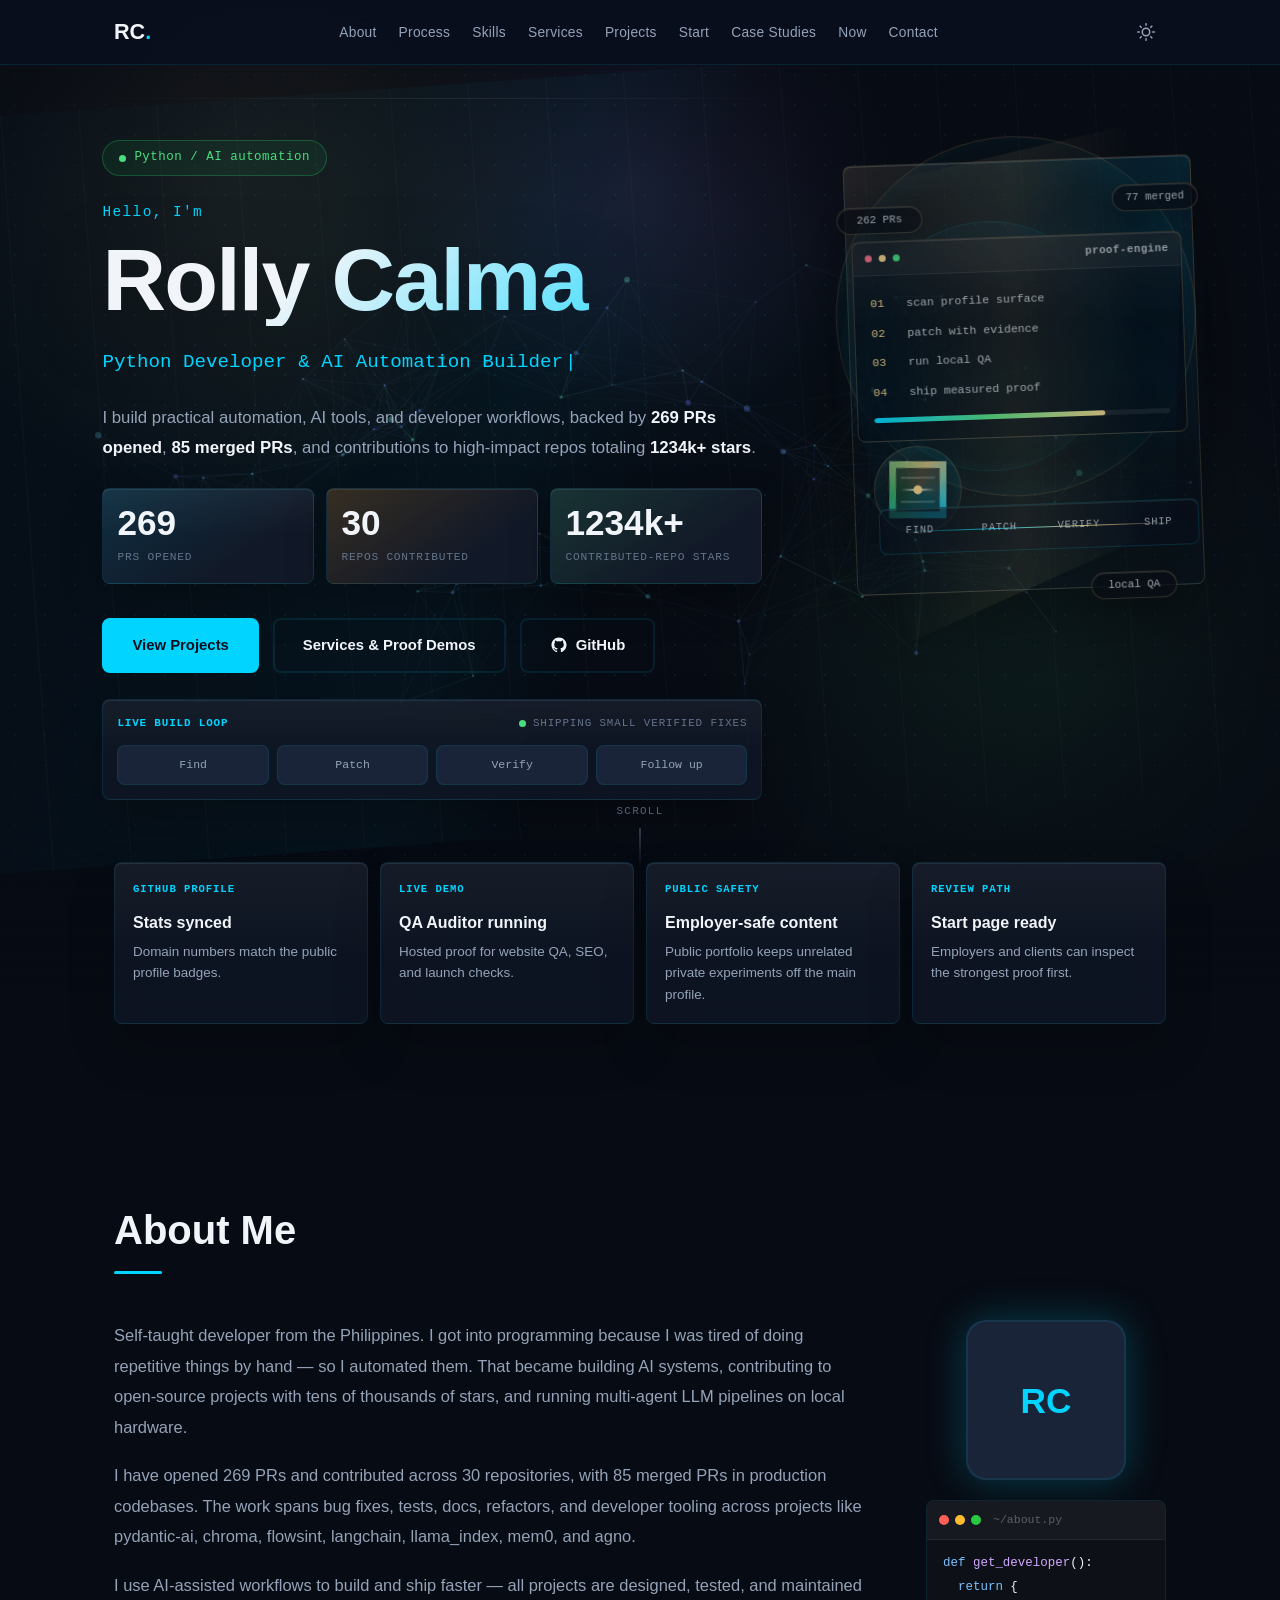
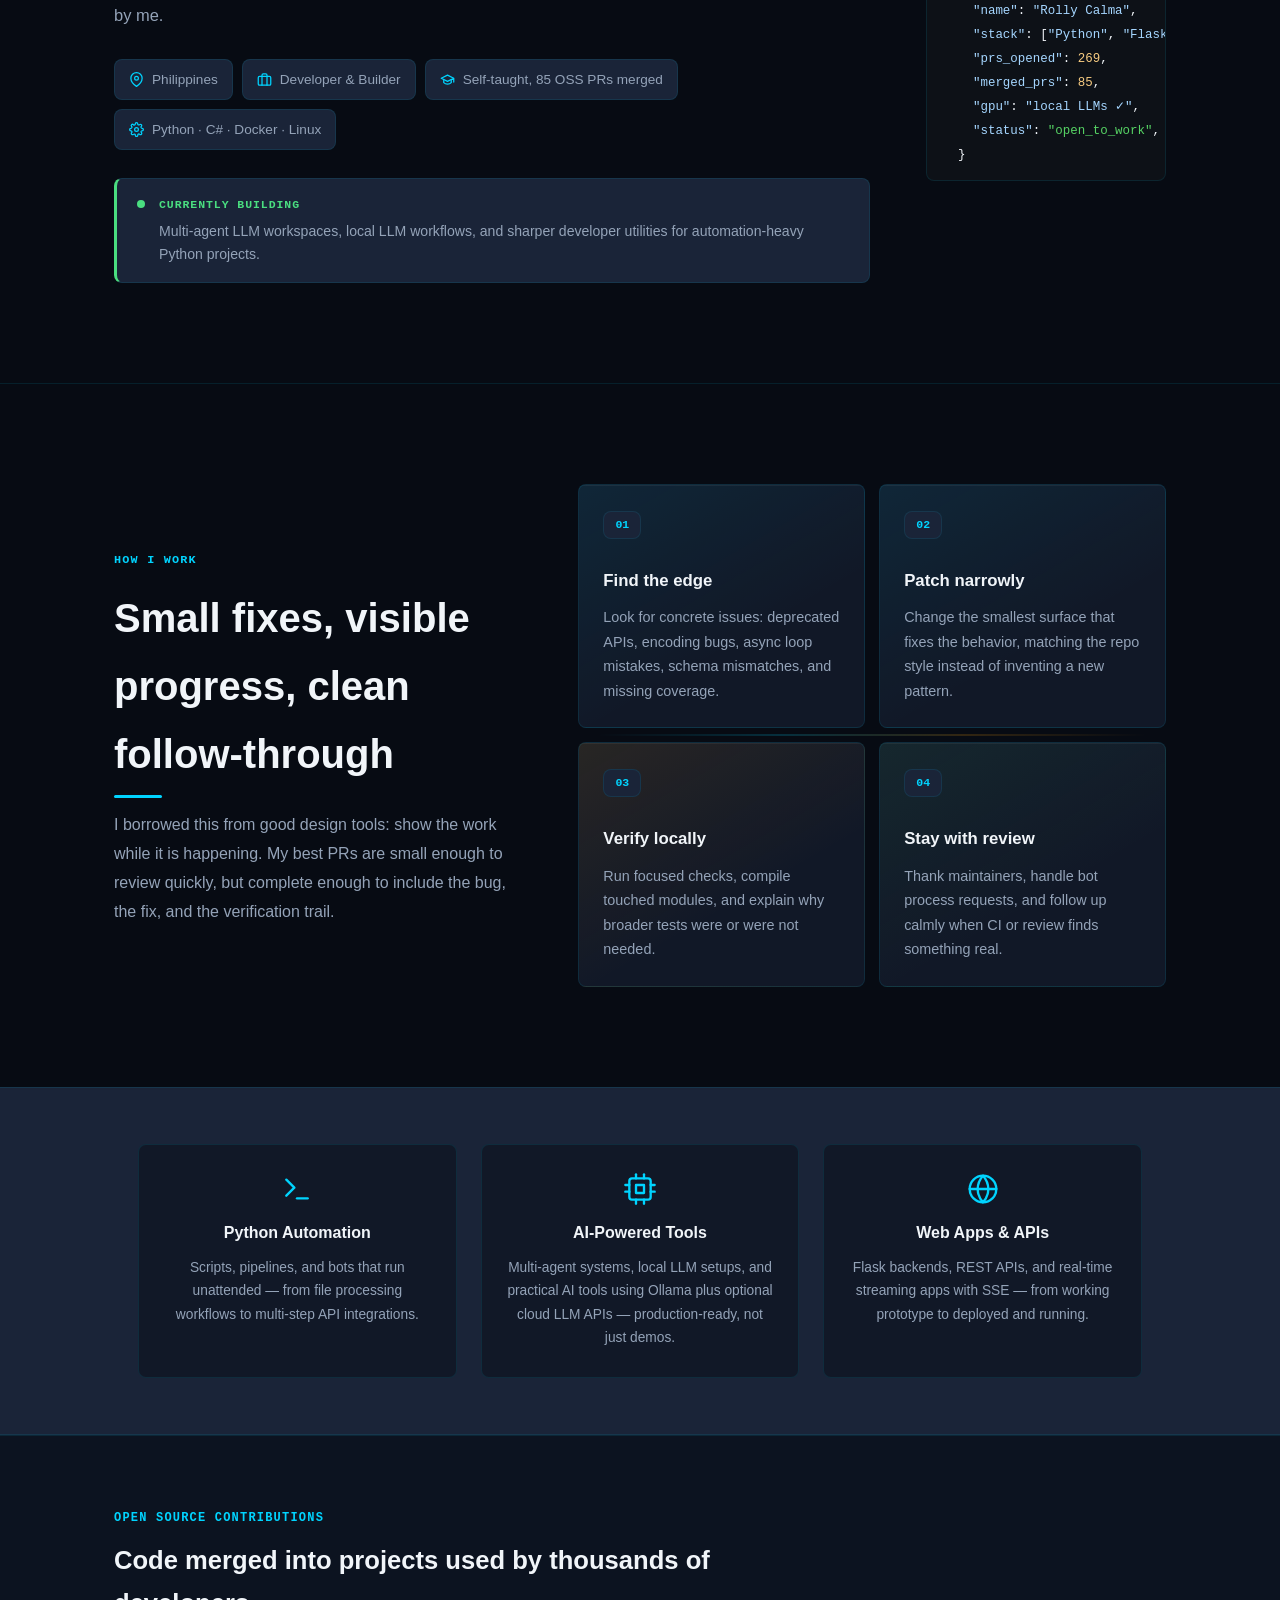
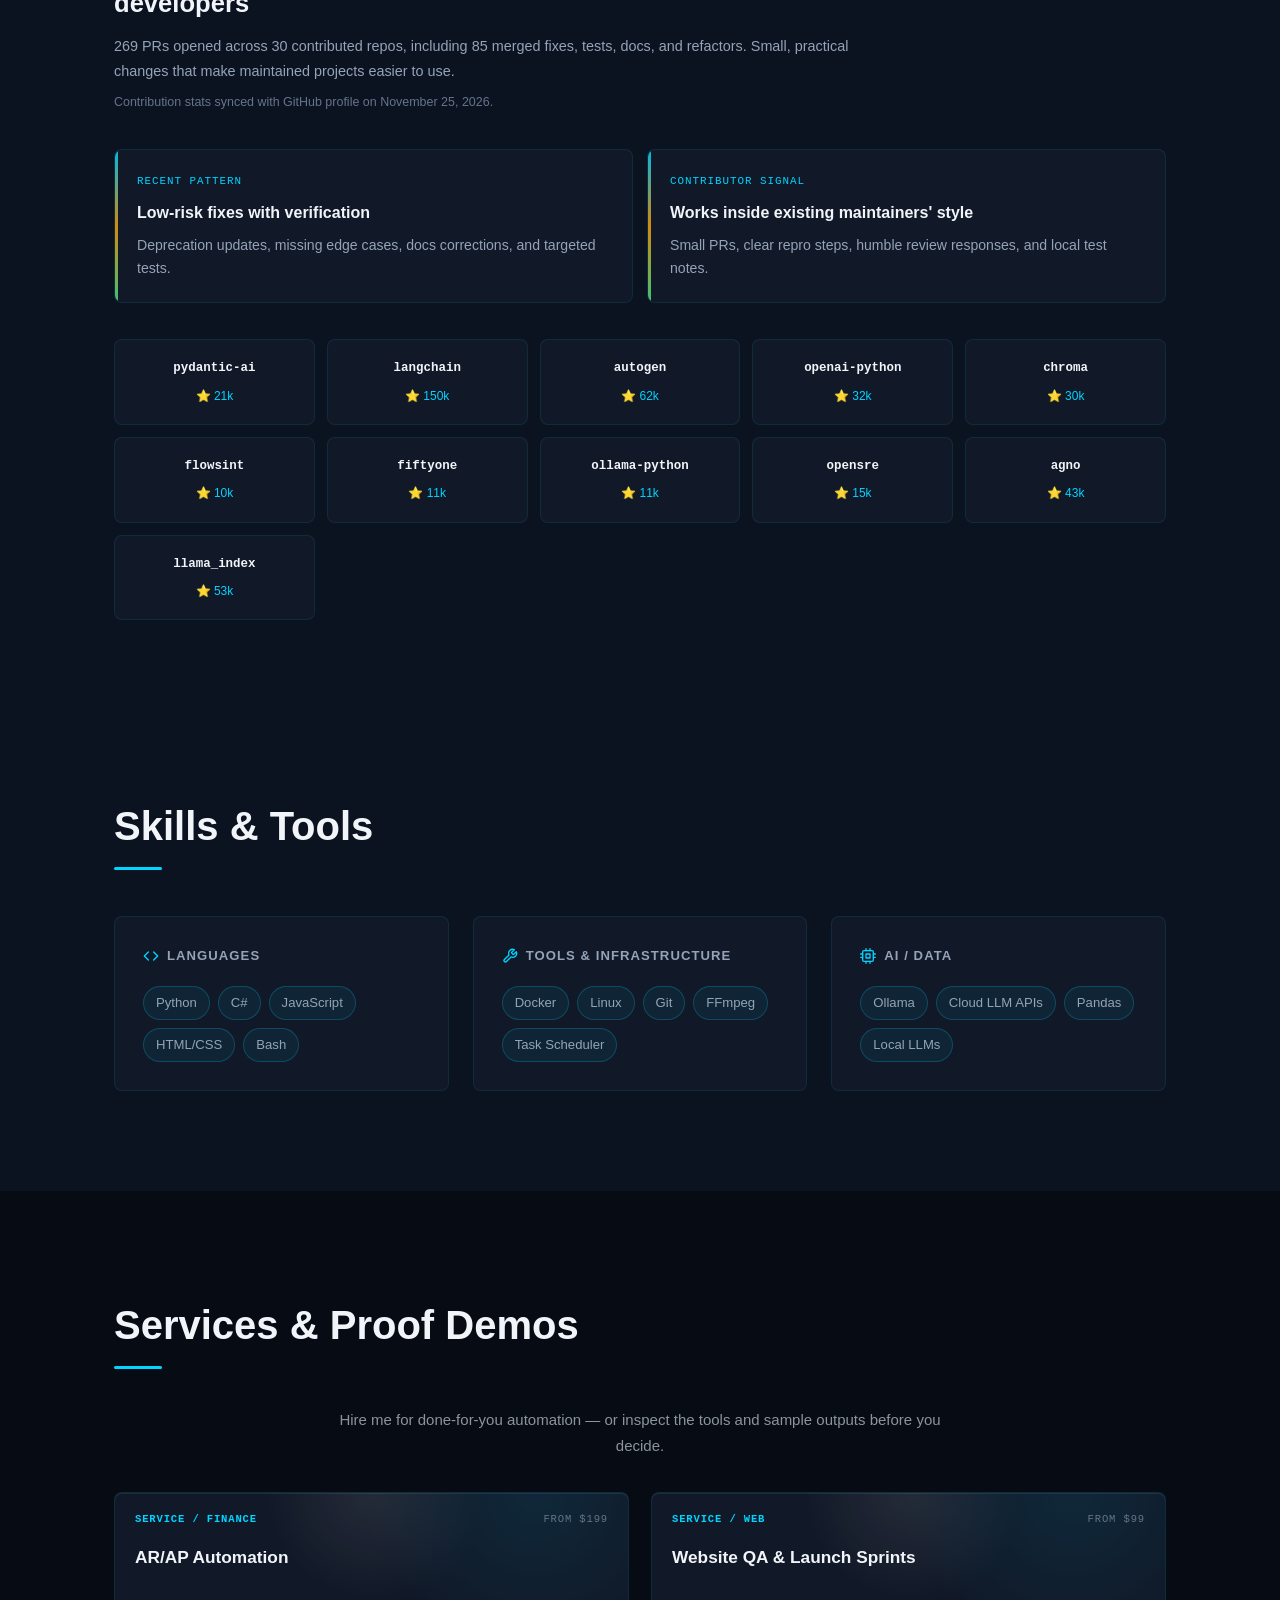
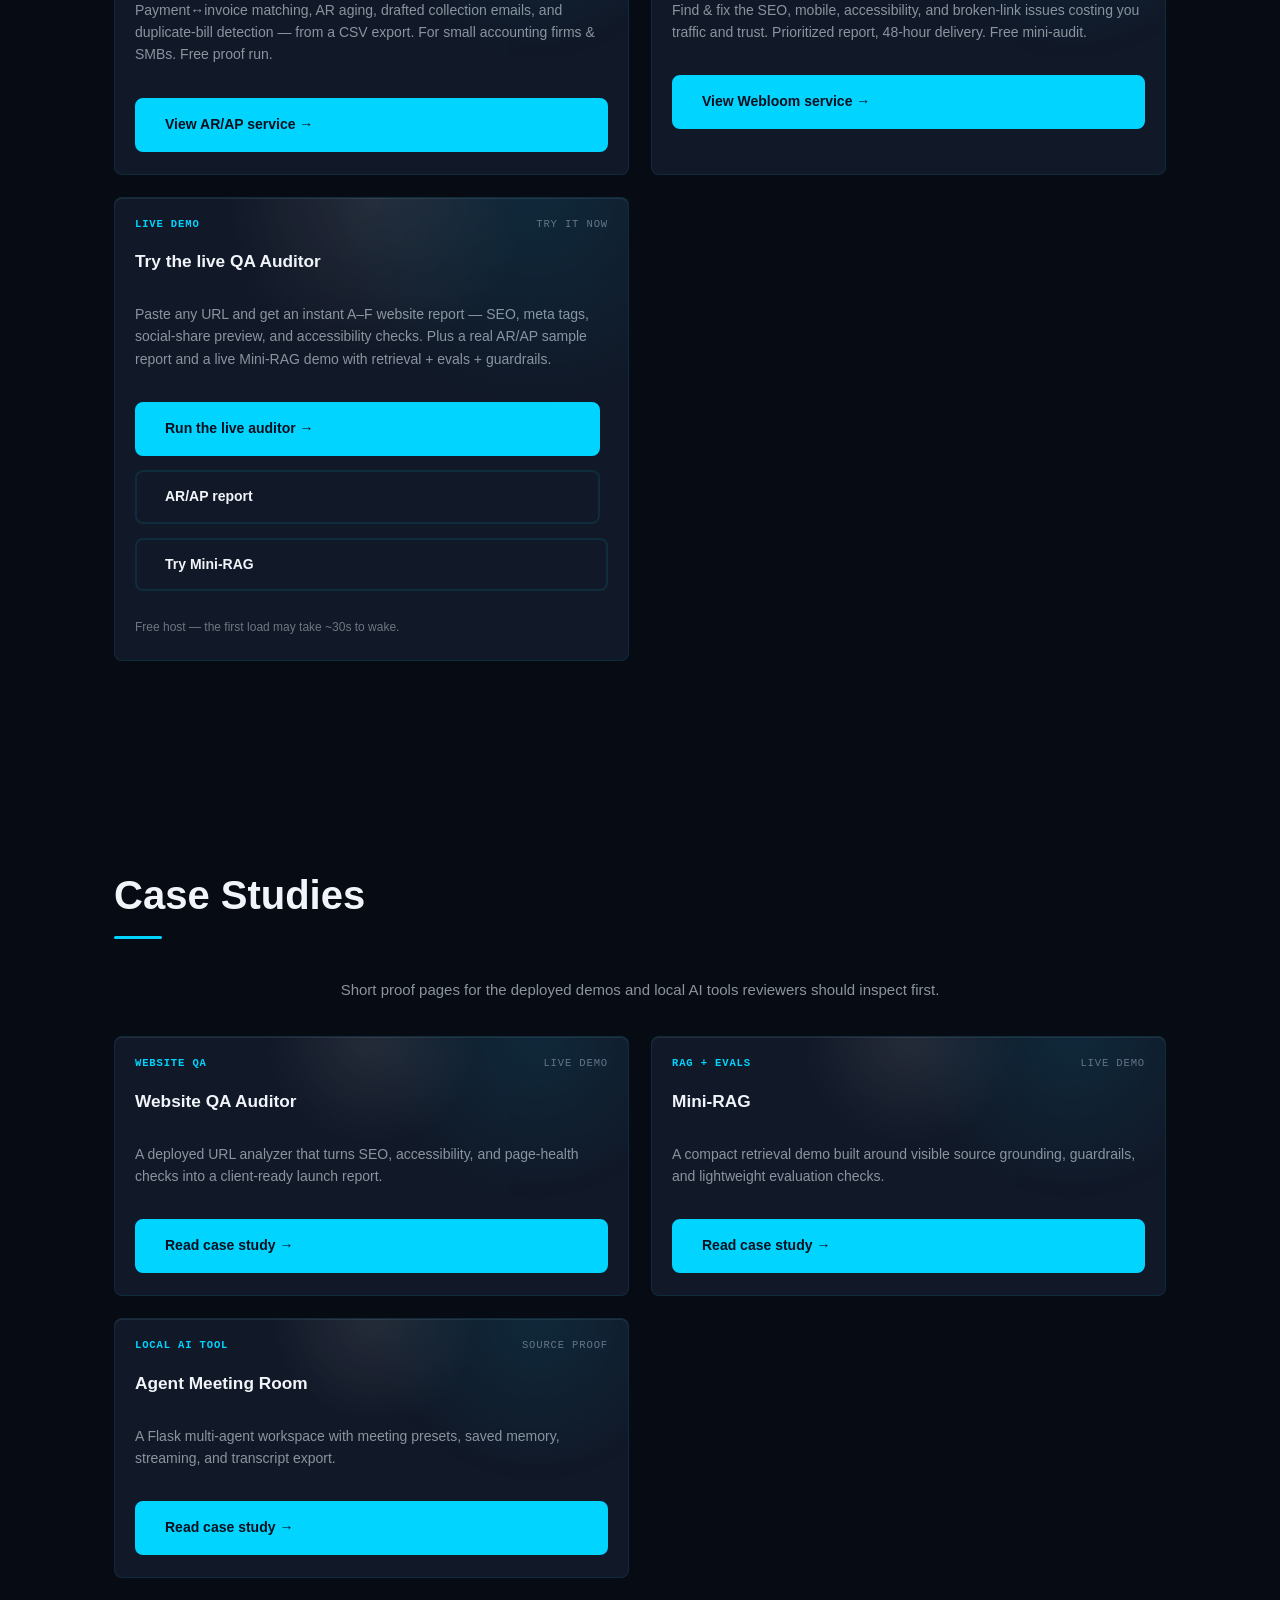
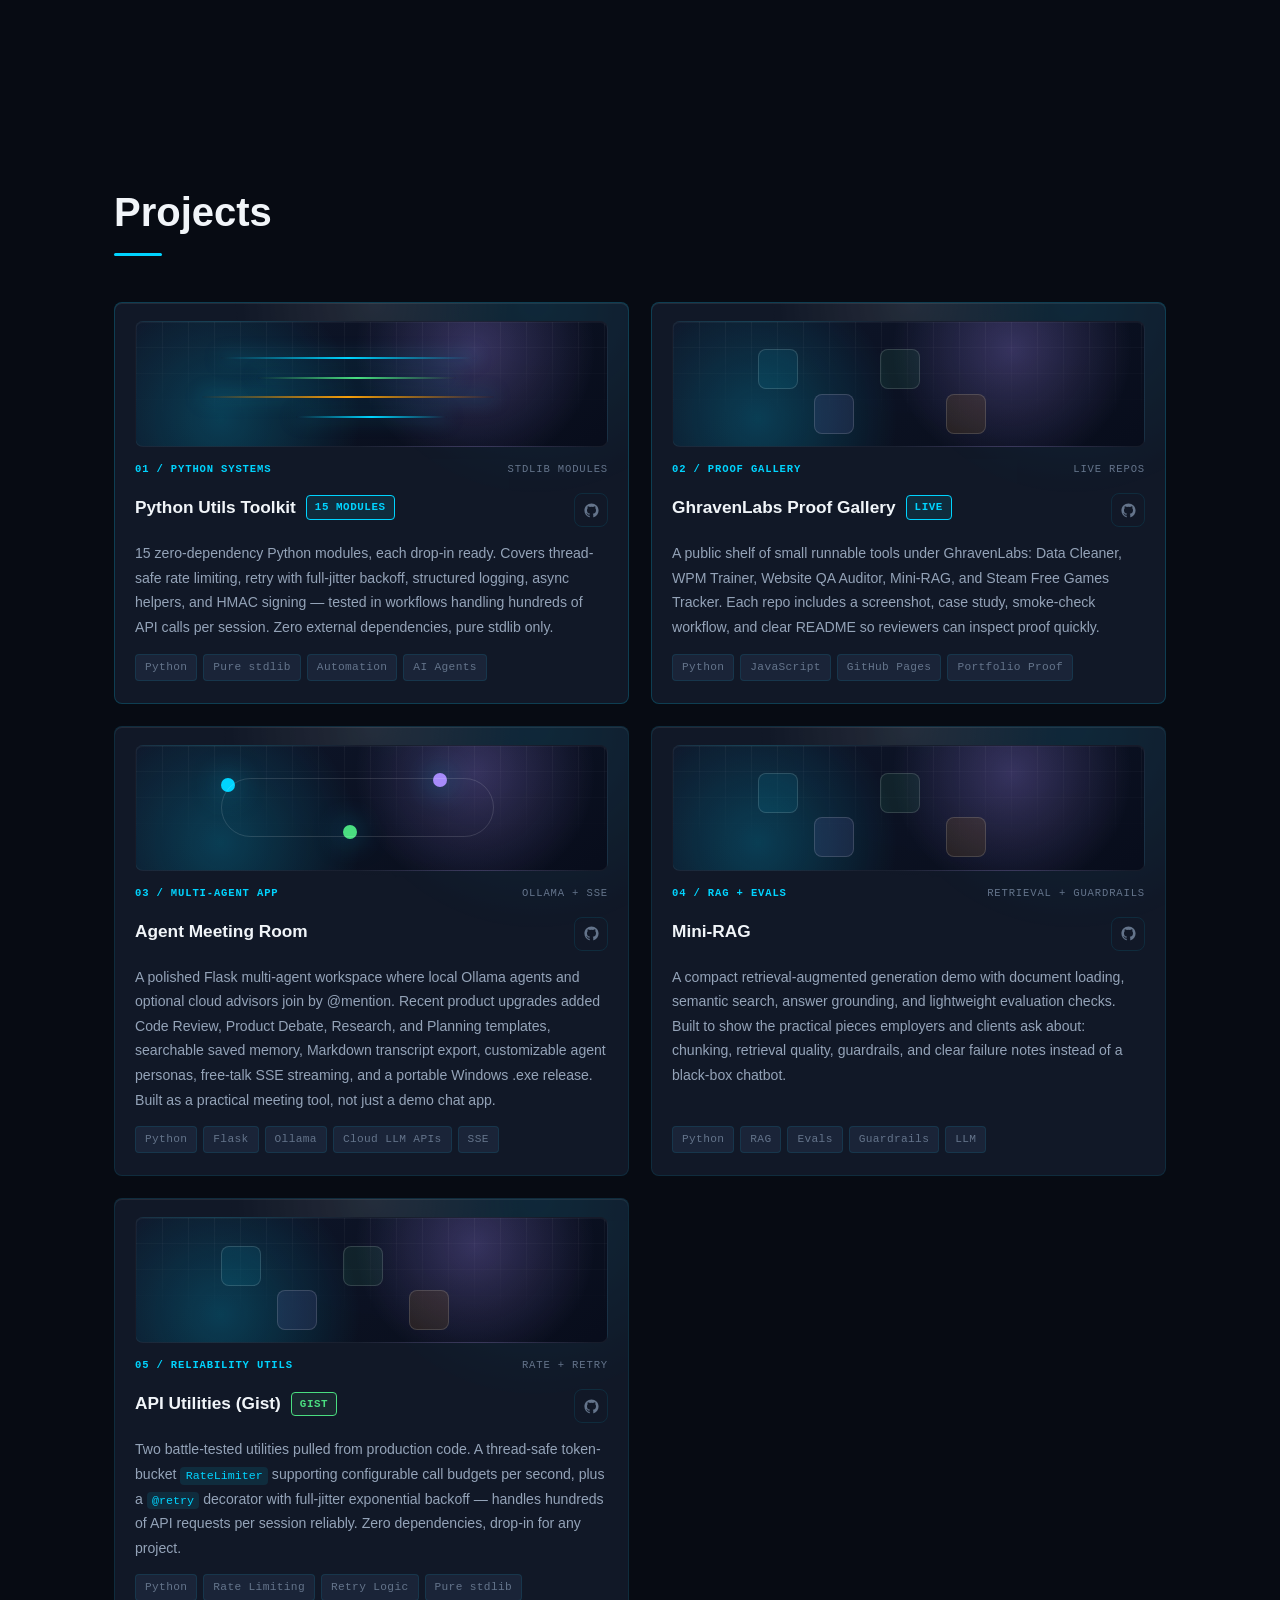
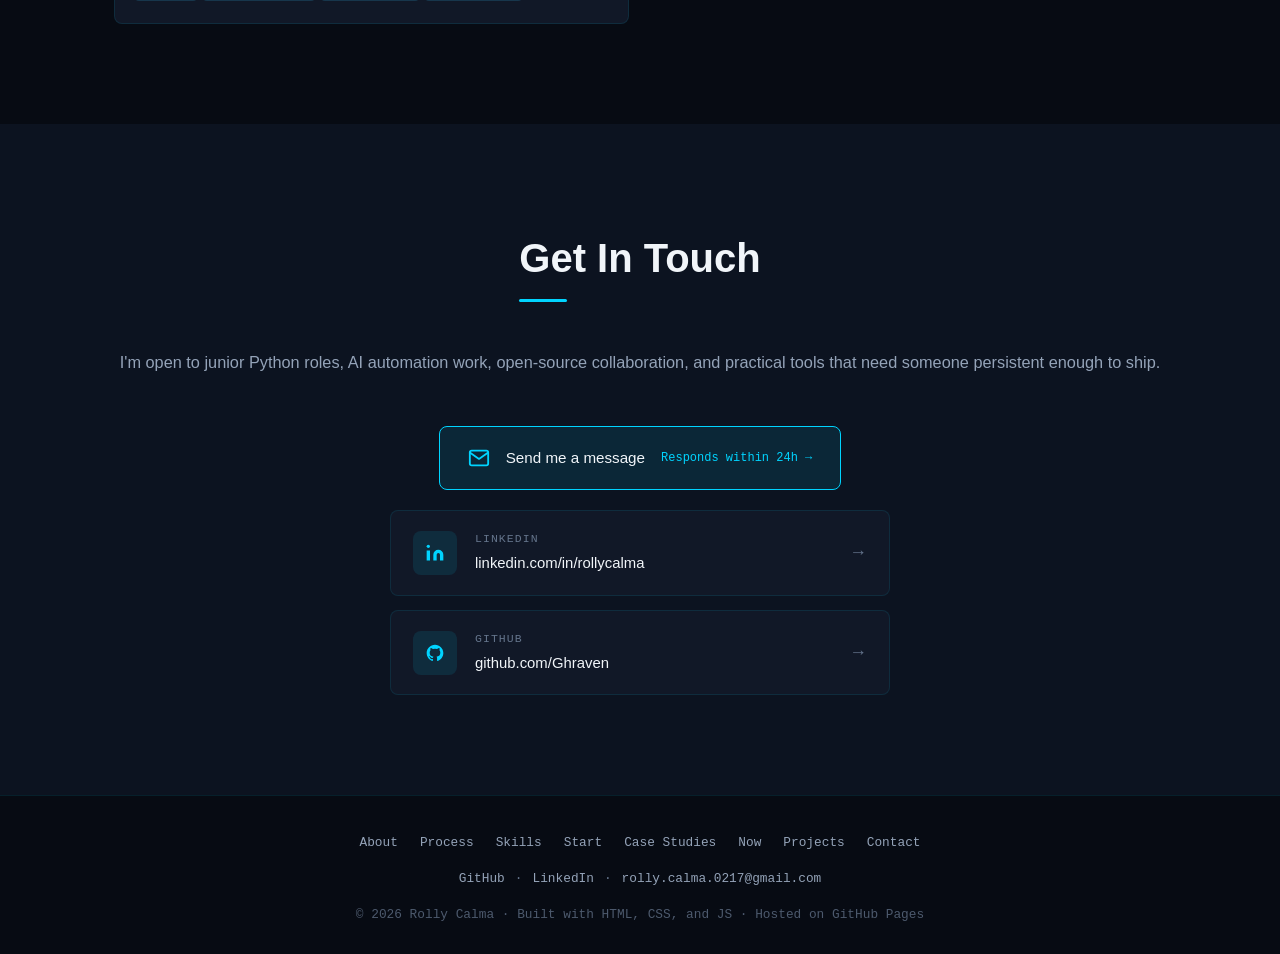
==== commit 0e6f27aa: "Sync portfolio GitHub stats" ====
--- a/index.html
+++ b/index.html
@@ -8,7 +8,7 @@
   <title>Rolly Calma — Python Developer & AI Automation Builder</title>
 <link rel="canonical" href="https://rollycalma.com/">
 <link rel="icon" href="data:image/svg+xml,<svg xmlns=%22http://www.w3.org/2000/svg%22 viewBox=%220 0 100 100%22><rect width=%22100%22 height=%22100%22 rx=%2220%22 fill=%22%23238636%22/><text x=%2250%22 y=%2268%22 font-size=%2246%22 text-anchor=%22middle%22 fill=%22white%22 font-family=%22Segoe UI,sans-serif%22 font-weight=%22700%22>RC</text></svg>">
-<script type="application/ld+json">{"@context":"https://schema.org","@type":"ProfilePage","dateModified":"2026-11-24","mainEntity":{"@type":"Person","name":"Rolly Calma","alternateName":"Raven","jobTitle":"Python Developer","description":"Self-taught Python developer with a finance/accounting background, building AR/AP automation and website-QA tooling.","url":"https://rollycalma.com/","email":"rolly.calma.0217@gmail.com","knowsAbout":["Python","AI automation","Accounts receivable automation","Accounts payable automation","Website QA","Retrieval-Augmented Generation","Finance automation"],"address":{"@type":"PostalAddress","addressCountry":"PH"},"sameAs":["https://github.com/Ghraven","https://github.com/GhravenLabs","https://ghravenlabs.github.io/","https://www.linkedin.com/in/rollycalma/"]}}</script>
+<script type="application/ld+json">{"@context":"https://schema.org","@type":"ProfilePage","dateModified":"2026-11-25","mainEntity":{"@type":"Person","name":"Rolly Calma","alternateName":"Raven","jobTitle":"Python Developer","description":"Self-taught Python developer with a finance/accounting background, building AR/AP automation and website-QA tooling.","url":"https://rollycalma.com/","email":"rolly.calma.0217@gmail.com","knowsAbout":["Python","AI automation","Accounts receivable automation","Accounts payable automation","Website QA","Retrieval-Augmented Generation","Finance automation"],"address":{"@type":"PostalAddress","addressCountry":"PH"},"sameAs":["https://github.com/Ghraven","https://github.com/GhravenLabs","https://ghravenlabs.github.io/","https://www.linkedin.com/in/rollycalma/"]}}</script>
   <meta name="description" content="Portfolio of Rolly Calma, a Python developer building AI automation, local LLM tools, and open-source fixes in high-impact contributed-to repos." />
 
   <!-- Open Graph / LinkedIn / Discord -->
@@ -381,7 +381,7 @@
           <span class="oss-eyebrow">Open Source Contributions</span>
           <h2 class="oss-title">Code merged into projects used by thousands of developers</h2>
           <p class="oss-sub"><span data-stat="prs">269</span> PRs opened across <span data-stat="repos">30</span> contributed repos, including <span data-stat="merged">85</span> merged fixes, tests, docs, and refactors. Small, practical changes that make maintained projects easier to use.</p>
-          <p class="oss-updated" data-sync-note>Contribution stats synced with GitHub profile on November 24, 2026.</p>
+          <p class="oss-updated" data-sync-note>Contribution stats synced with GitHub profile on November 25, 2026.</p>
         </div>
         <div class="oss-proof-list">
           <div class="oss-proof-item">
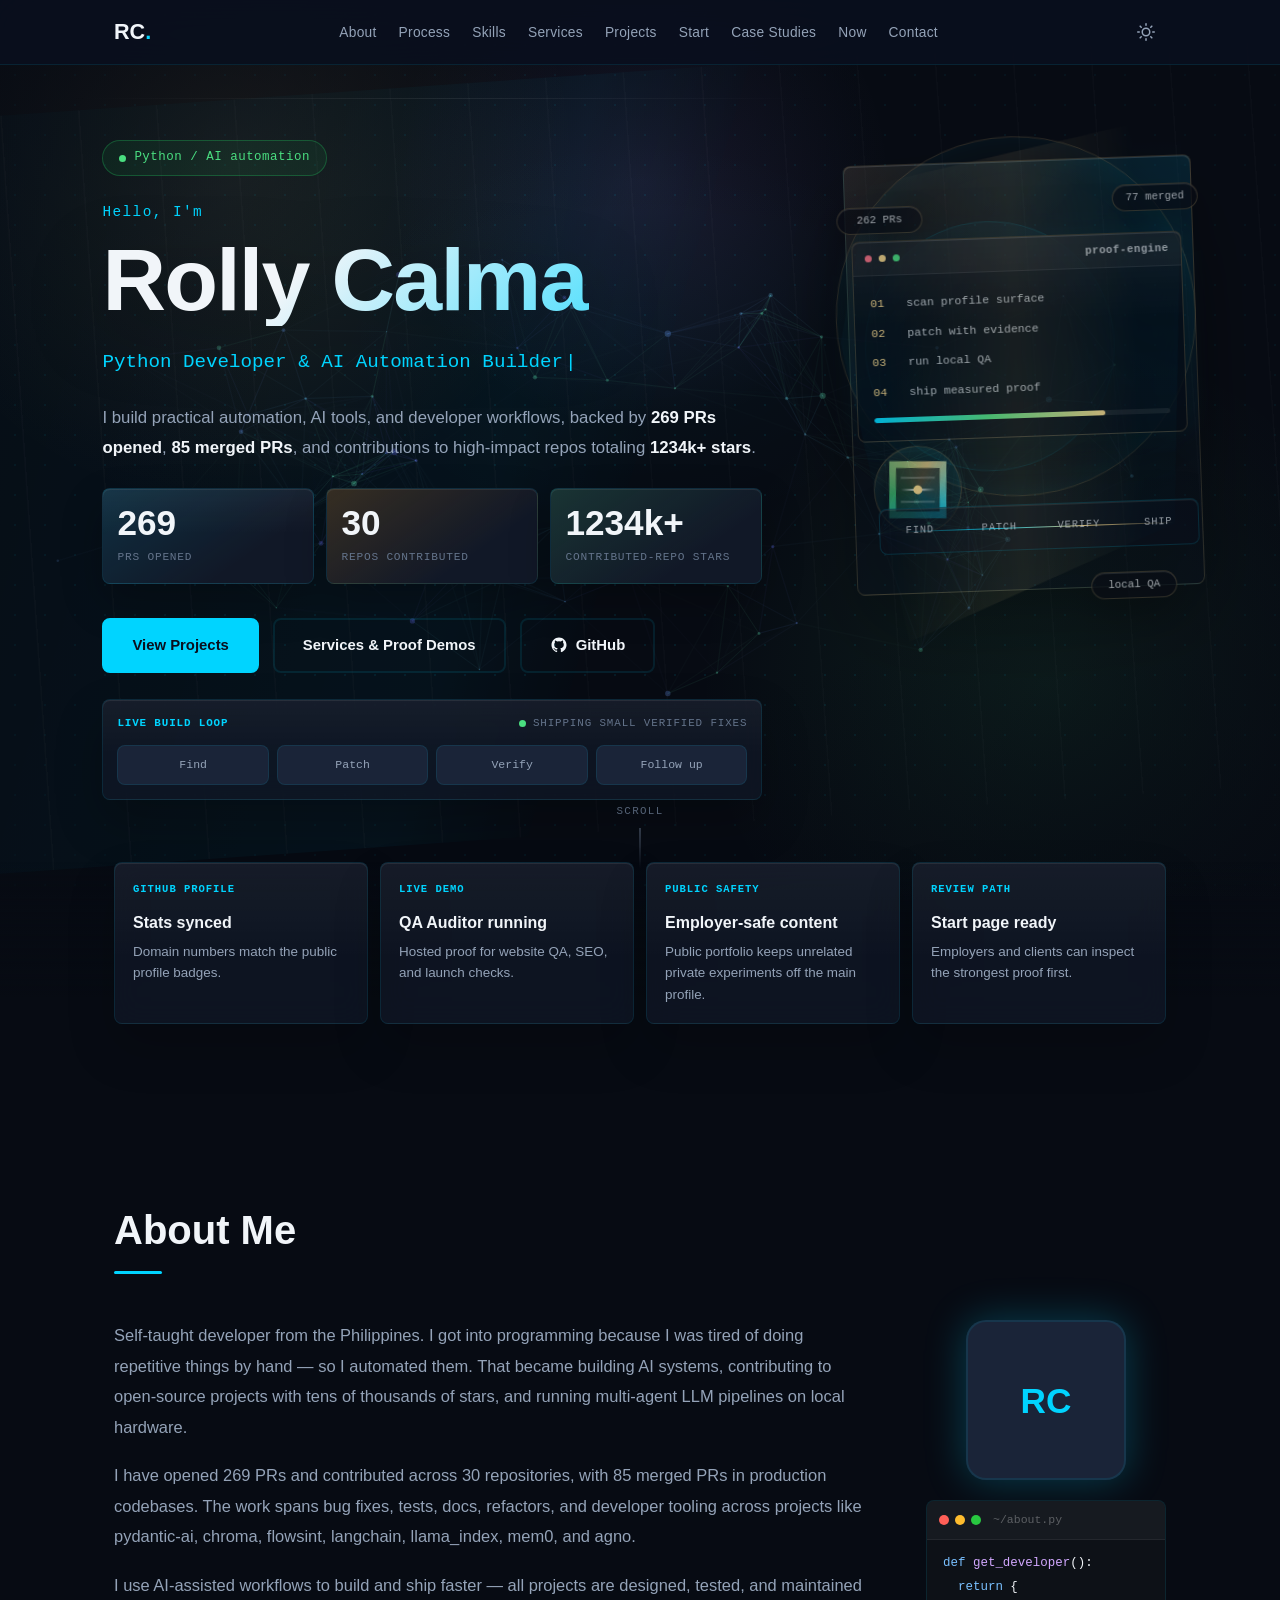
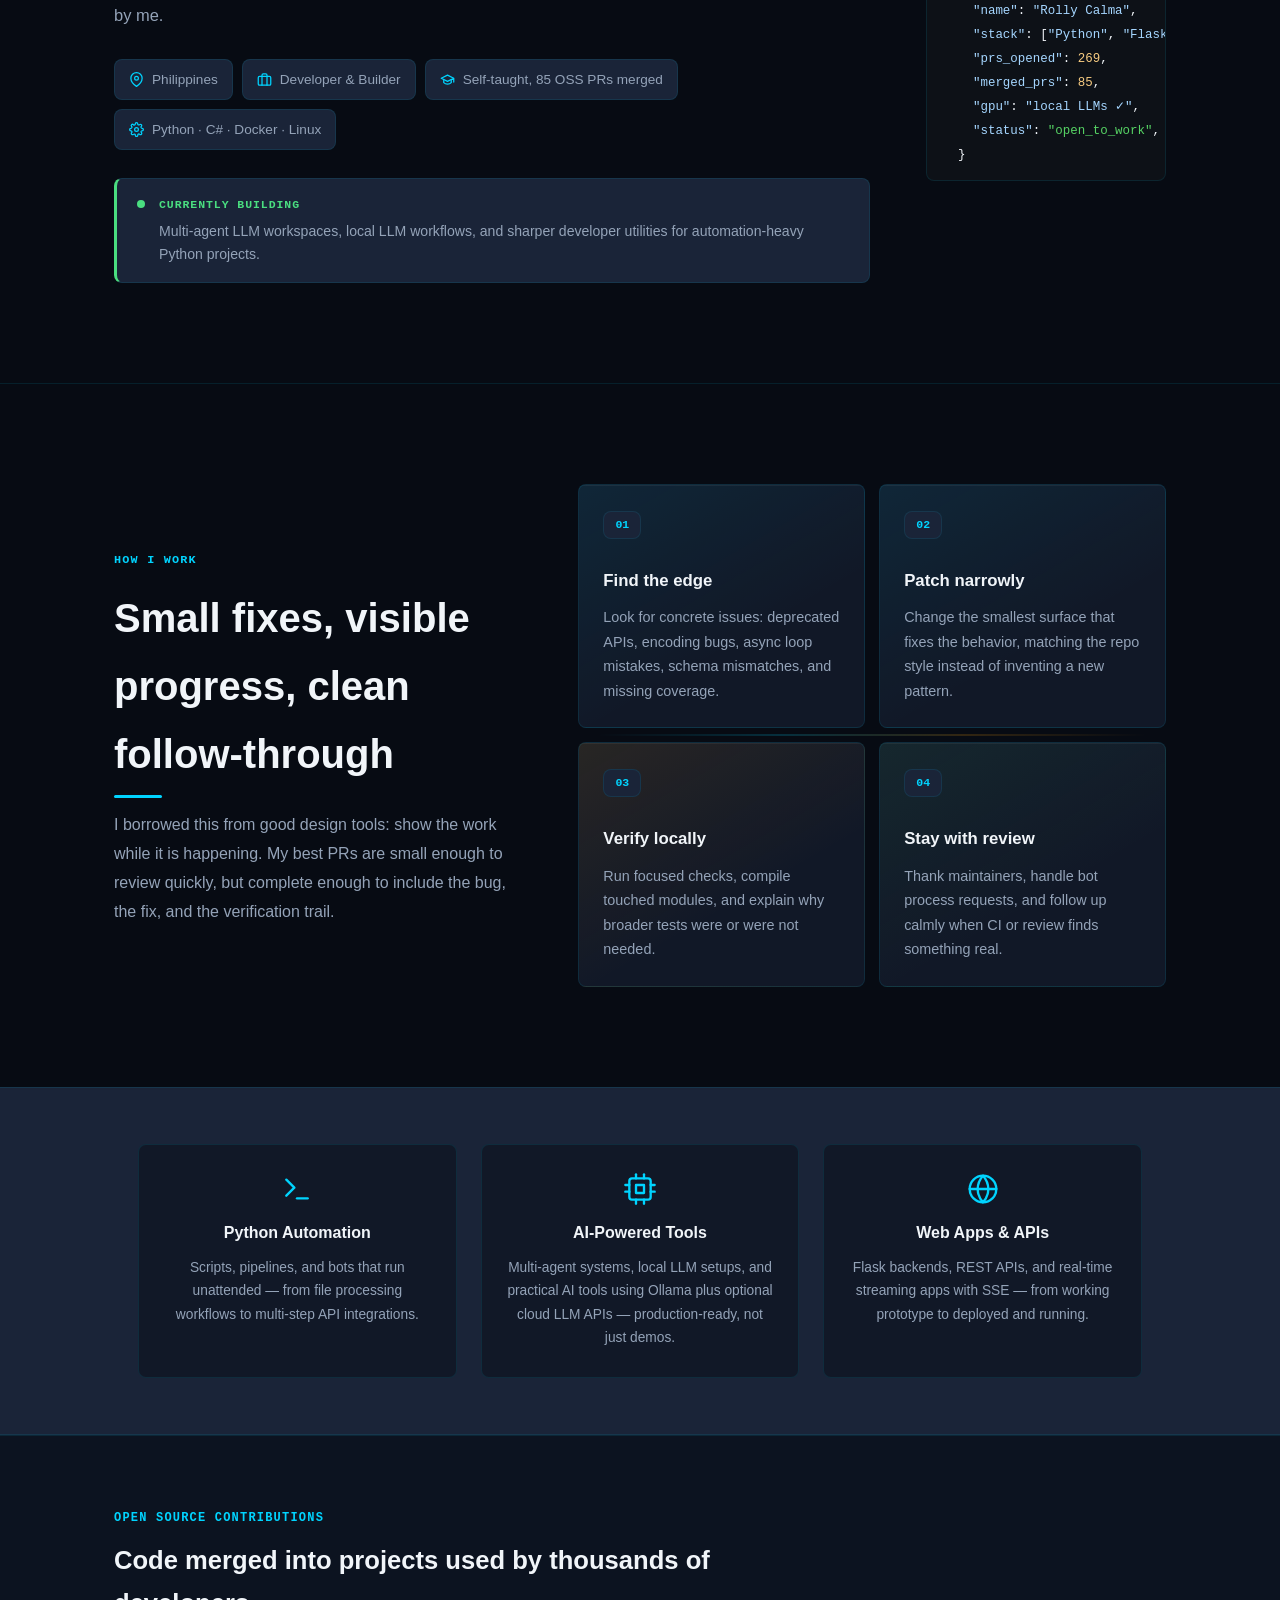
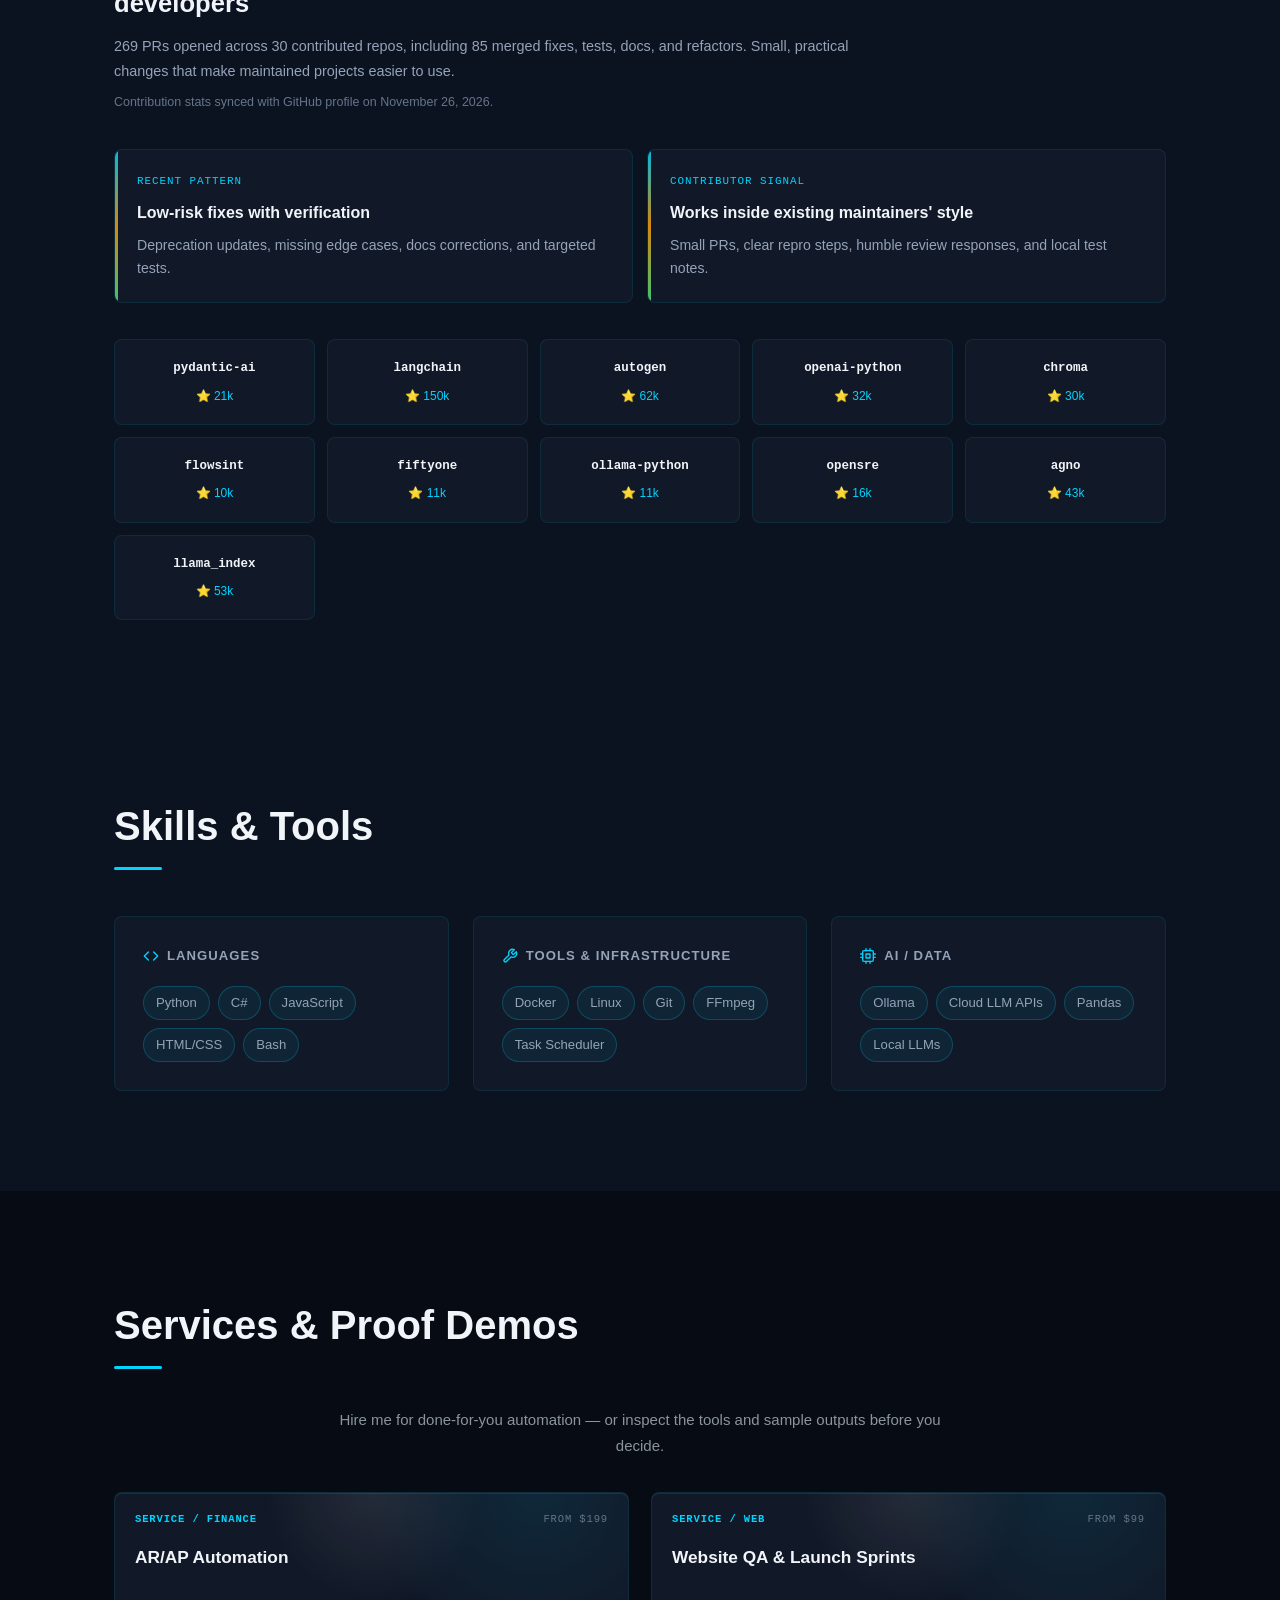
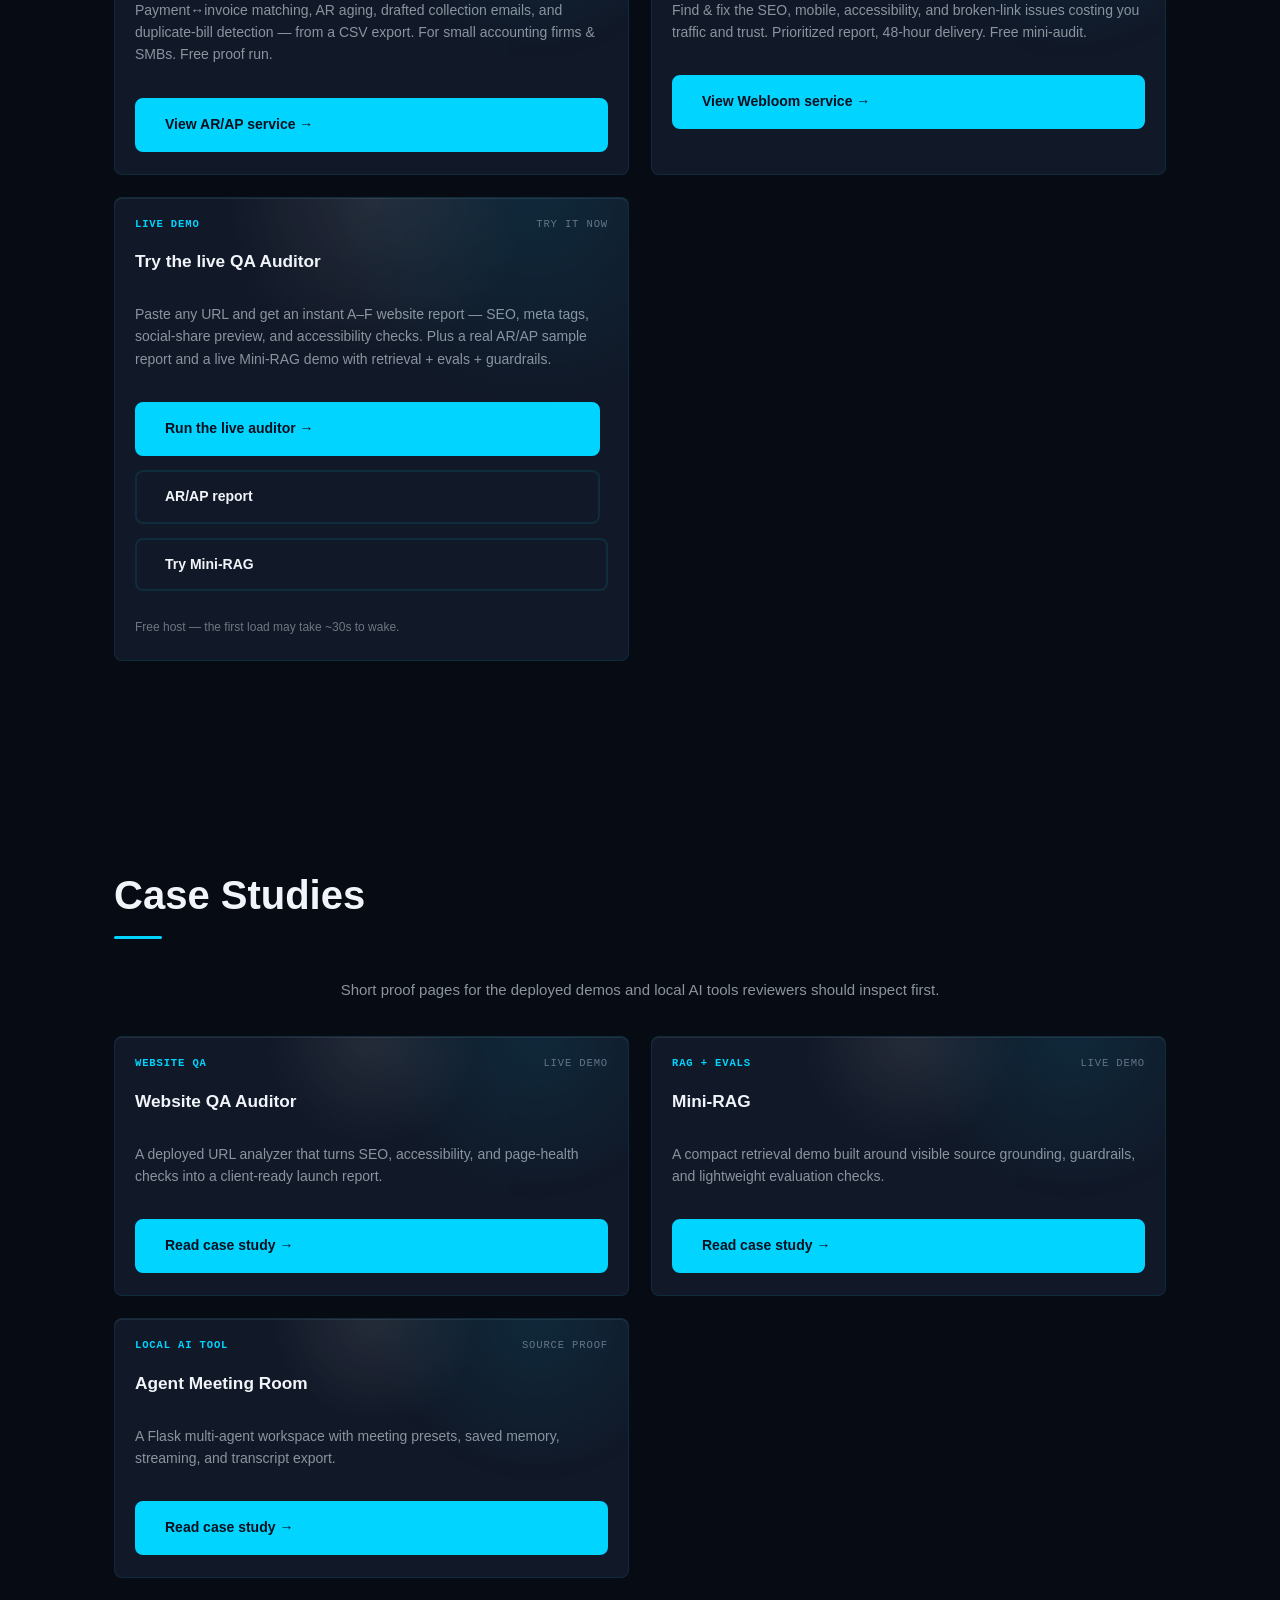
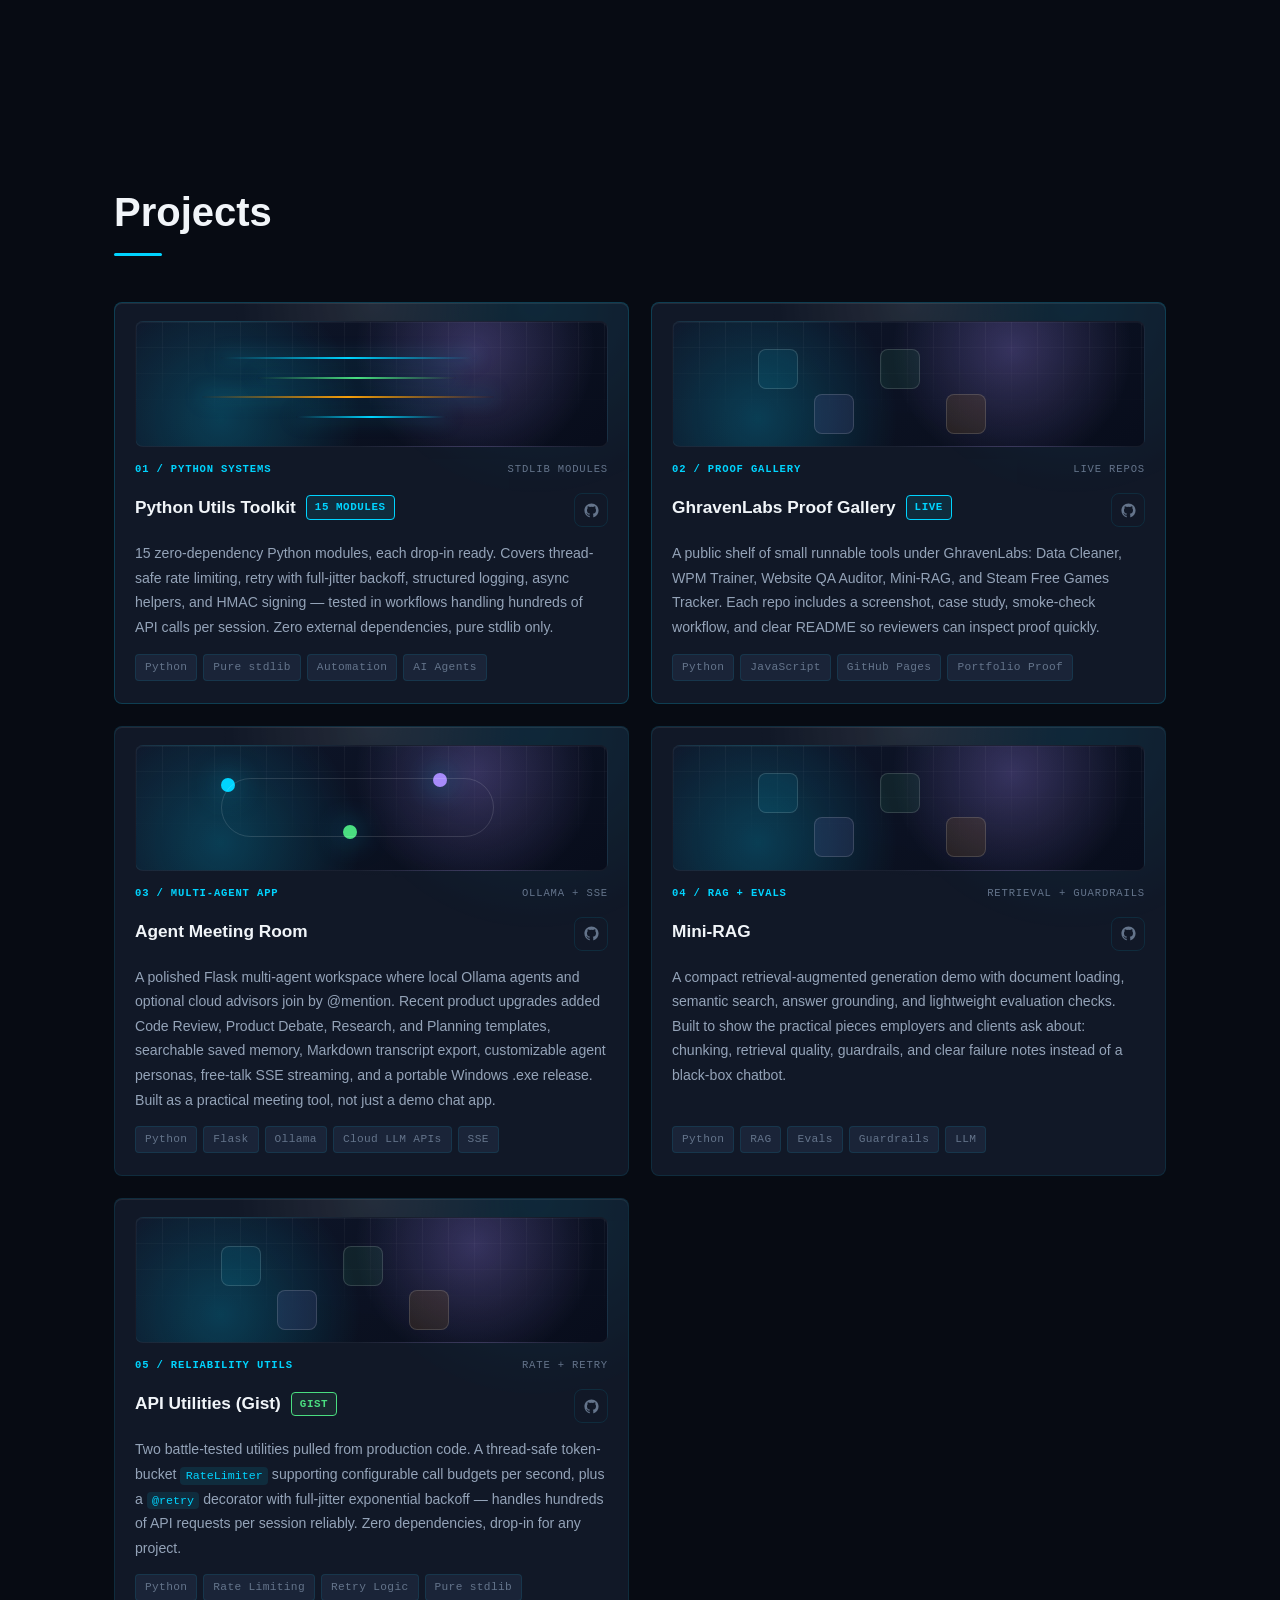
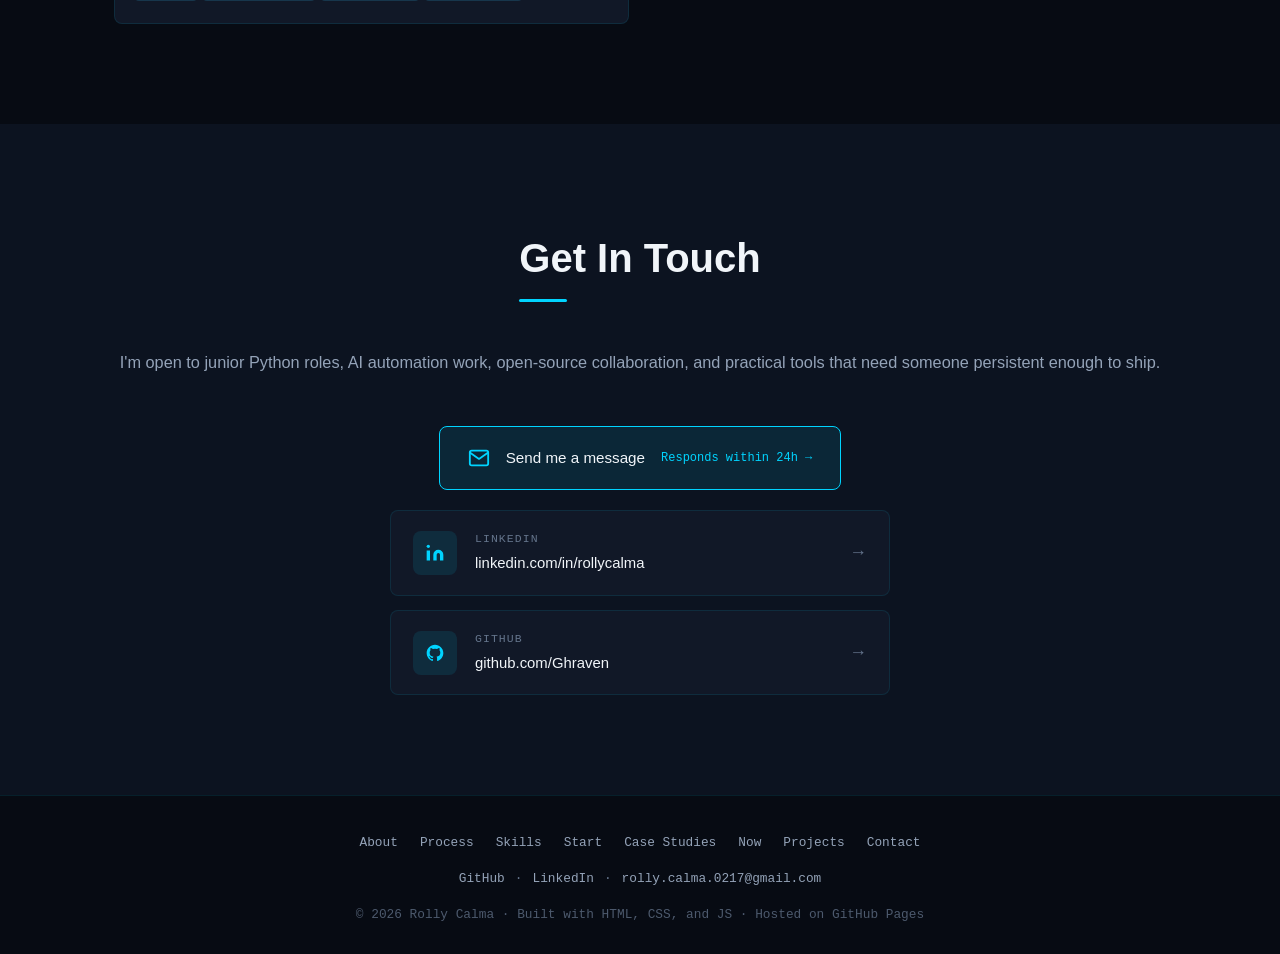
==== commit d0a244d3: "Sync portfolio GitHub stats" ====
--- a/index.html
+++ b/index.html
@@ -8,7 +8,7 @@
   <title>Rolly Calma — Python Developer & AI Automation Builder</title>
 <link rel="canonical" href="https://rollycalma.com/">
 <link rel="icon" href="data:image/svg+xml,<svg xmlns=%22http://www.w3.org/2000/svg%22 viewBox=%220 0 100 100%22><rect width=%22100%22 height=%22100%22 rx=%2220%22 fill=%22%23238636%22/><text x=%2250%22 y=%2268%22 font-size=%2246%22 text-anchor=%22middle%22 fill=%22white%22 font-family=%22Segoe UI,sans-serif%22 font-weight=%22700%22>RC</text></svg>">
-<script type="application/ld+json">{"@context":"https://schema.org","@type":"ProfilePage","dateModified":"2026-11-25","mainEntity":{"@type":"Person","name":"Rolly Calma","alternateName":"Raven","jobTitle":"Python Developer","description":"Self-taught Python developer with a finance/accounting background, building AR/AP automation and website-QA tooling.","url":"https://rollycalma.com/","email":"rolly.calma.0217@gmail.com","knowsAbout":["Python","AI automation","Accounts receivable automation","Accounts payable automation","Website QA","Retrieval-Augmented Generation","Finance automation"],"address":{"@type":"PostalAddress","addressCountry":"PH"},"sameAs":["https://github.com/Ghraven","https://github.com/GhravenLabs","https://ghravenlabs.github.io/","https://www.linkedin.com/in/rollycalma/"]}}</script>
+<script type="application/ld+json">{"@context":"https://schema.org","@type":"ProfilePage","dateModified":"2026-11-26","mainEntity":{"@type":"Person","name":"Rolly Calma","alternateName":"Raven","jobTitle":"Python Developer","description":"Self-taught Python developer with a finance/accounting background, building AR/AP automation and website-QA tooling.","url":"https://rollycalma.com/","email":"rolly.calma.0217@gmail.com","knowsAbout":["Python","AI automation","Accounts receivable automation","Accounts payable automation","Website QA","Retrieval-Augmented Generation","Finance automation"],"address":{"@type":"PostalAddress","addressCountry":"PH"},"sameAs":["https://github.com/Ghraven","https://github.com/GhravenLabs","https://ghravenlabs.github.io/","https://www.linkedin.com/in/rollycalma/"]}}</script>
   <meta name="description" content="Portfolio of Rolly Calma, a Python developer building AI automation, local LLM tools, and open-source fixes in high-impact contributed-to repos." />
 
   <!-- Open Graph / LinkedIn / Discord -->
@@ -381,7 +381,7 @@
           <span class="oss-eyebrow">Open Source Contributions</span>
           <h2 class="oss-title">Code merged into projects used by thousands of developers</h2>
           <p class="oss-sub"><span data-stat="prs">269</span> PRs opened across <span data-stat="repos">30</span> contributed repos, including <span data-stat="merged">85</span> merged fixes, tests, docs, and refactors. Small, practical changes that make maintained projects easier to use.</p>
-          <p class="oss-updated" data-sync-note>Contribution stats synced with GitHub profile on November 25, 2026.</p>
+          <p class="oss-updated" data-sync-note>Contribution stats synced with GitHub profile on November 26, 2026.</p>
         </div>
         <div class="oss-proof-list">
           <div class="oss-proof-item">
@@ -430,7 +430,7 @@
           </a>
           <a href="https://github.com/Tracer-Cloud/opensre" class="oss-repo" target="_blank" rel="noopener">
             <span class="oss-repo-name">opensre</span>
-            <span class="oss-repo-stars" data-repo-stars="Tracer-Cloud/opensre">⭐ 15k</span>
+            <span class="oss-repo-stars" data-repo-stars="Tracer-Cloud/opensre">⭐ 16k</span>
           </a>
           <a href="https://github.com/agno-agi/agno" class="oss-repo" target="_blank" rel="noopener">
             <span class="oss-repo-name">agno</span>
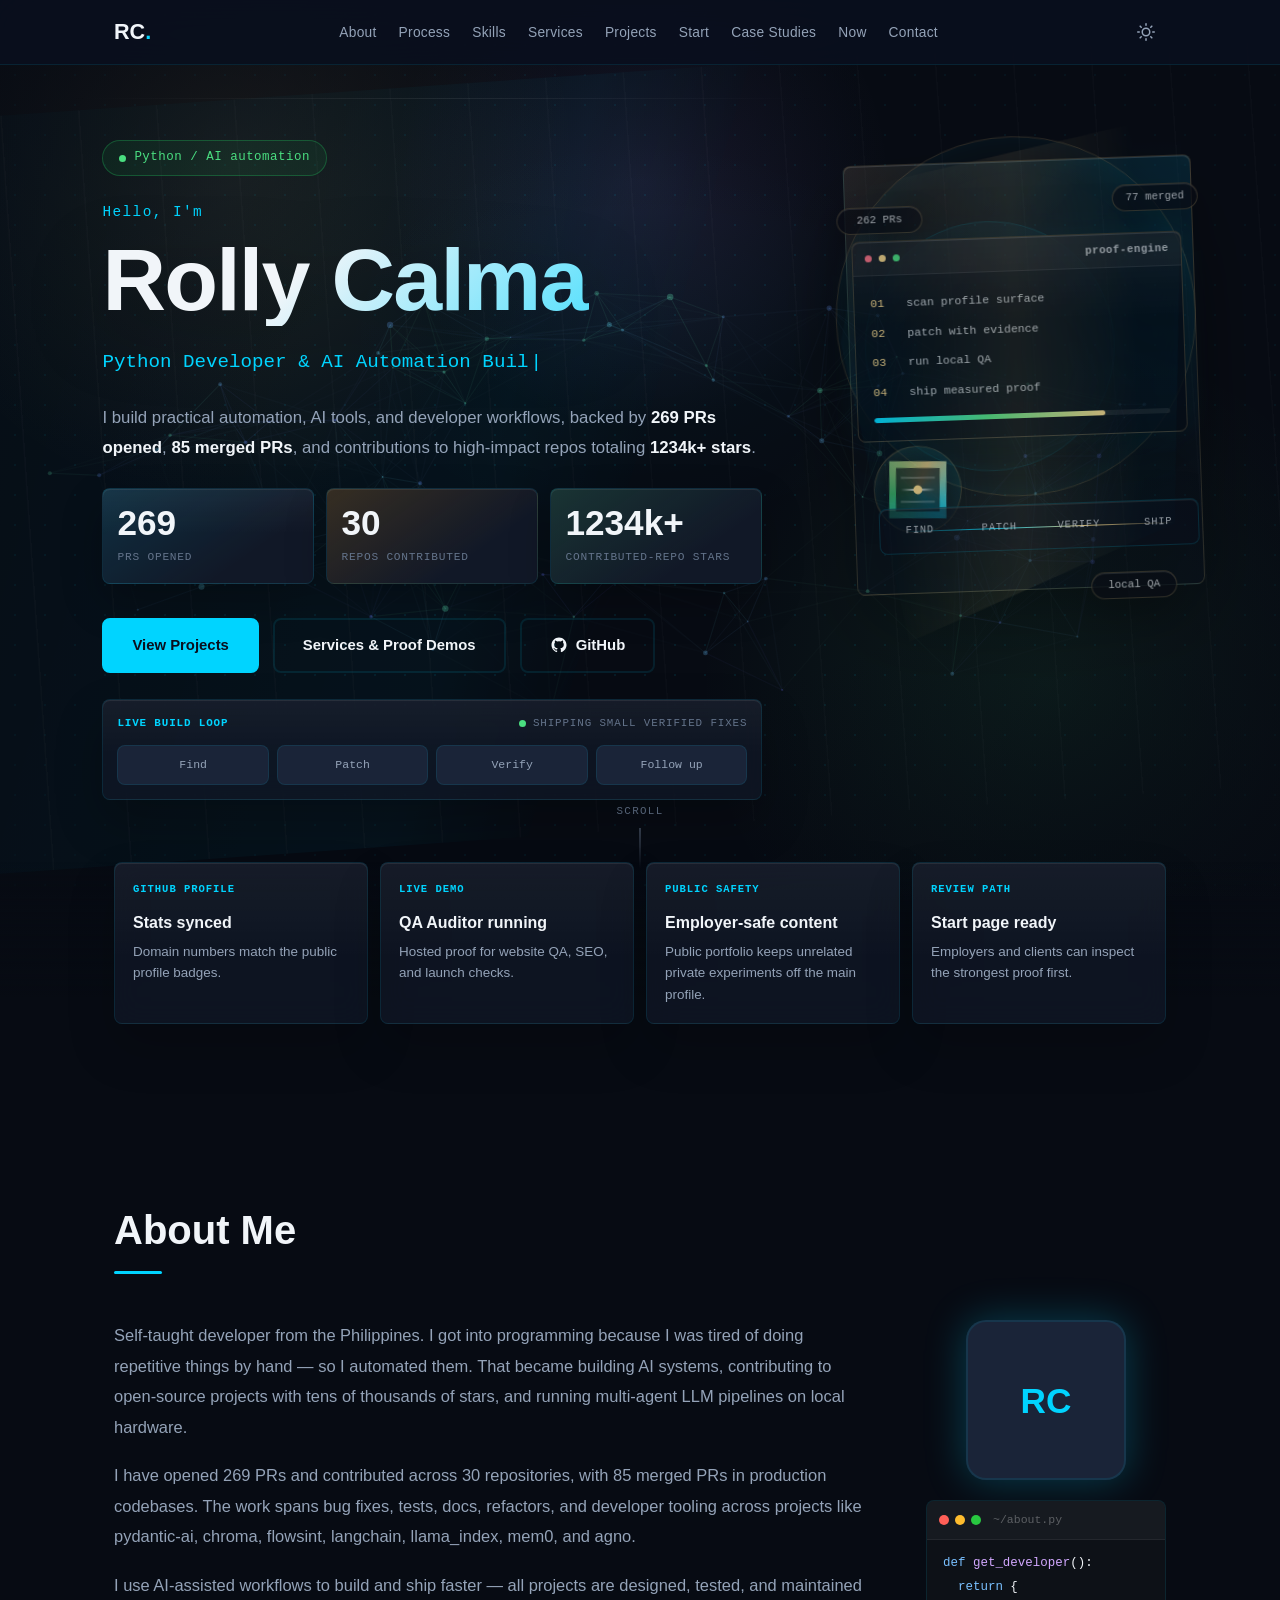
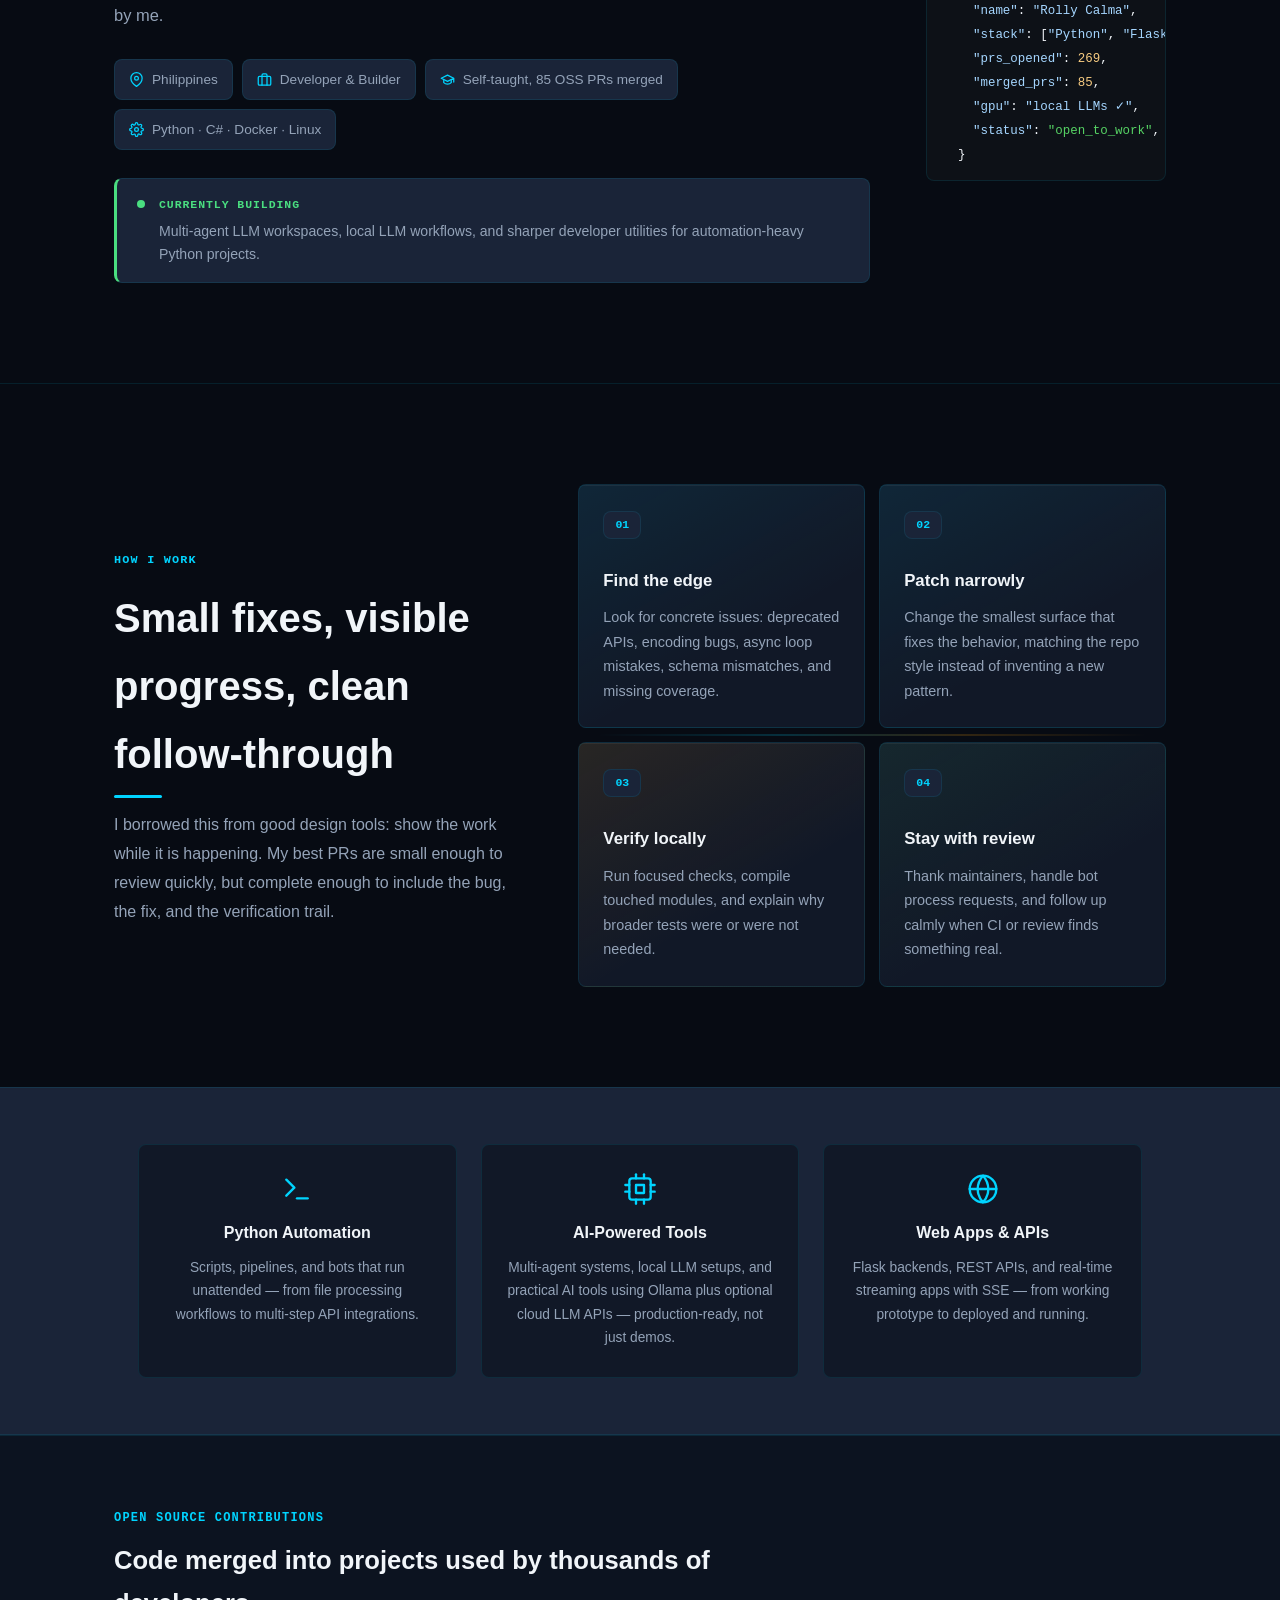
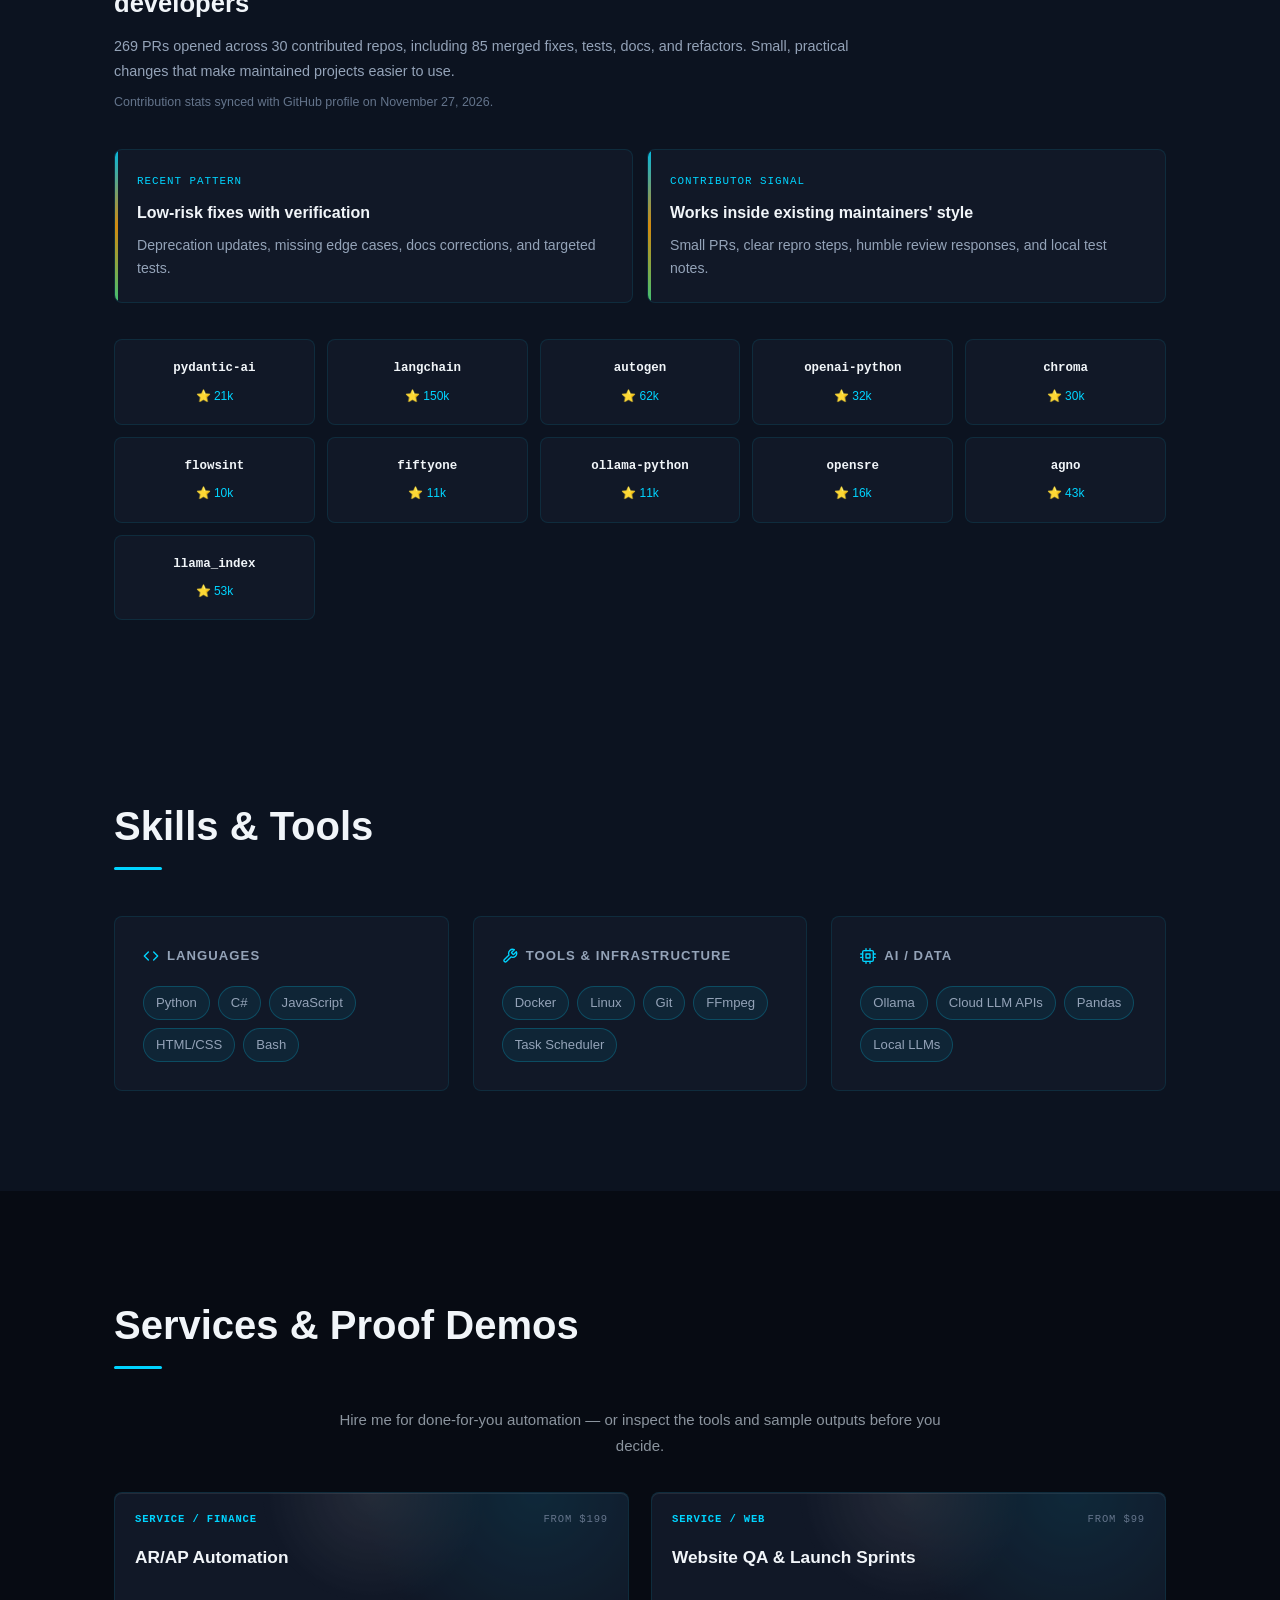
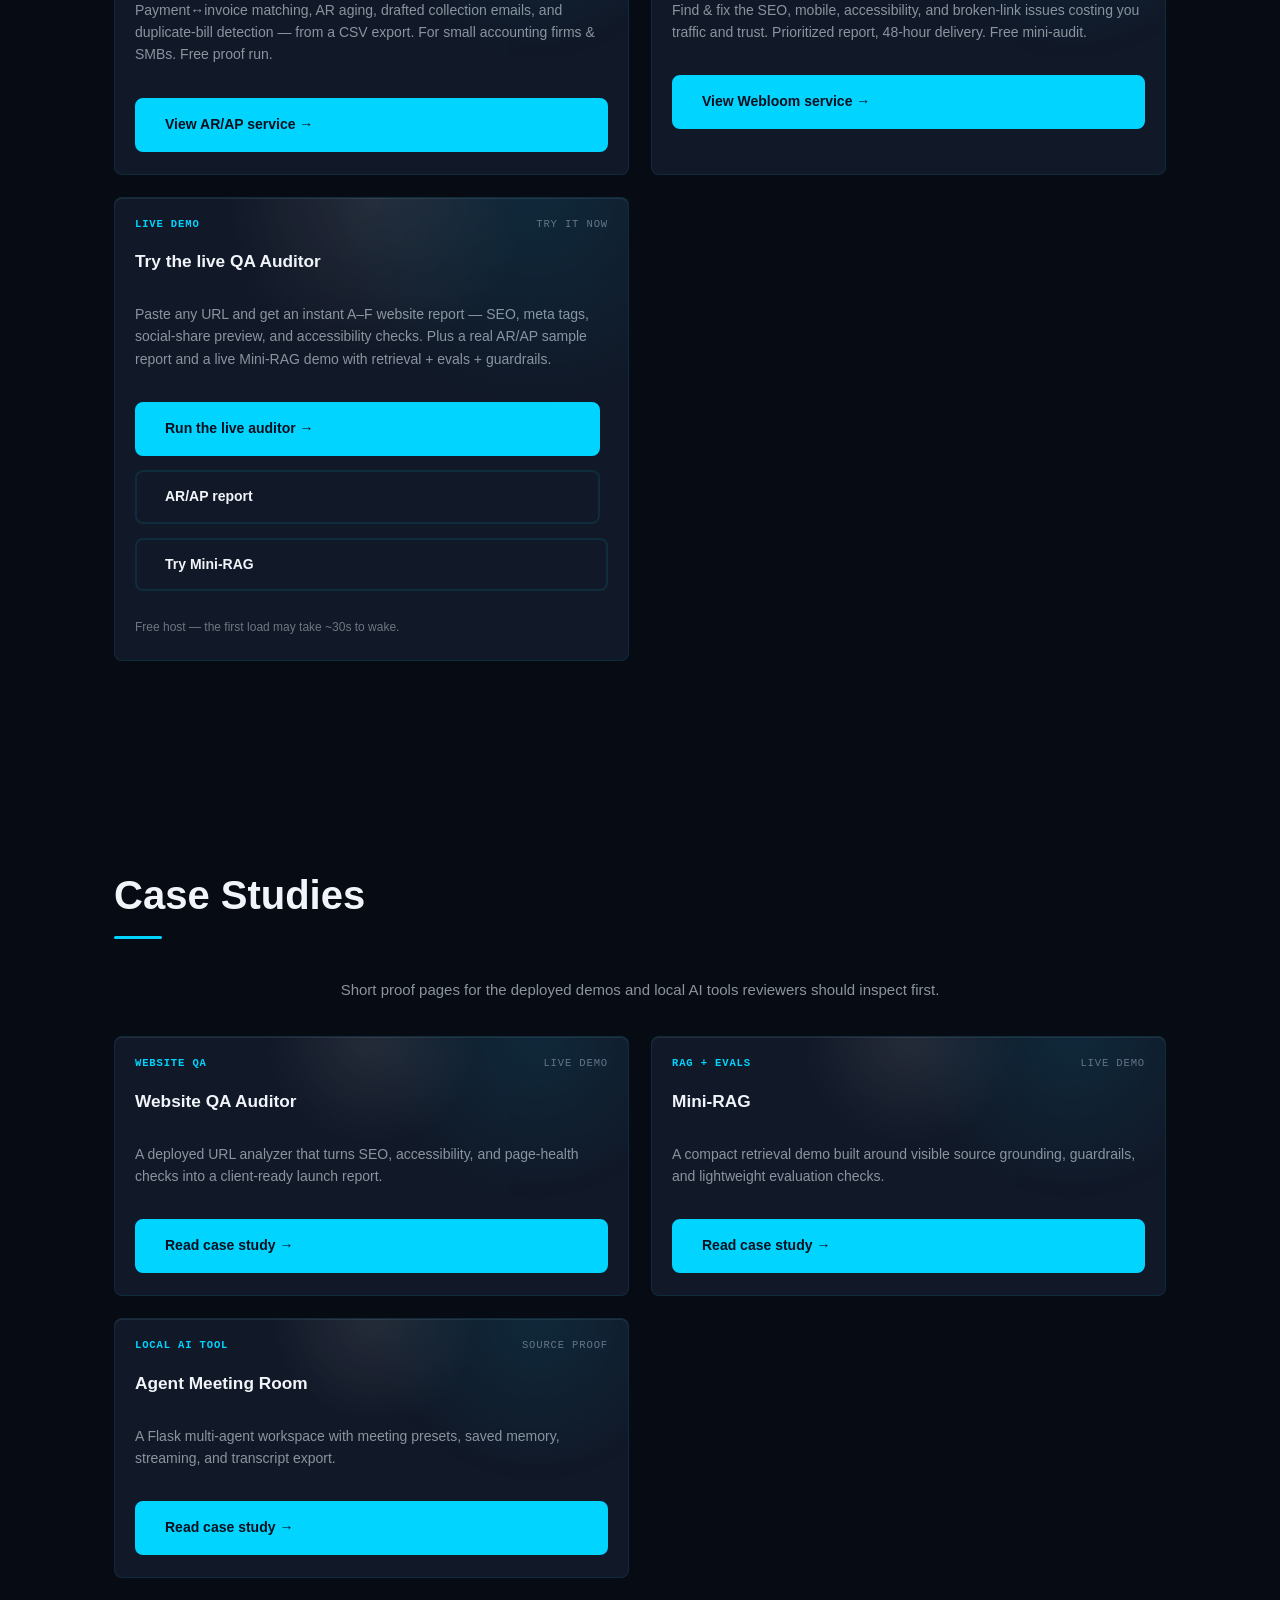
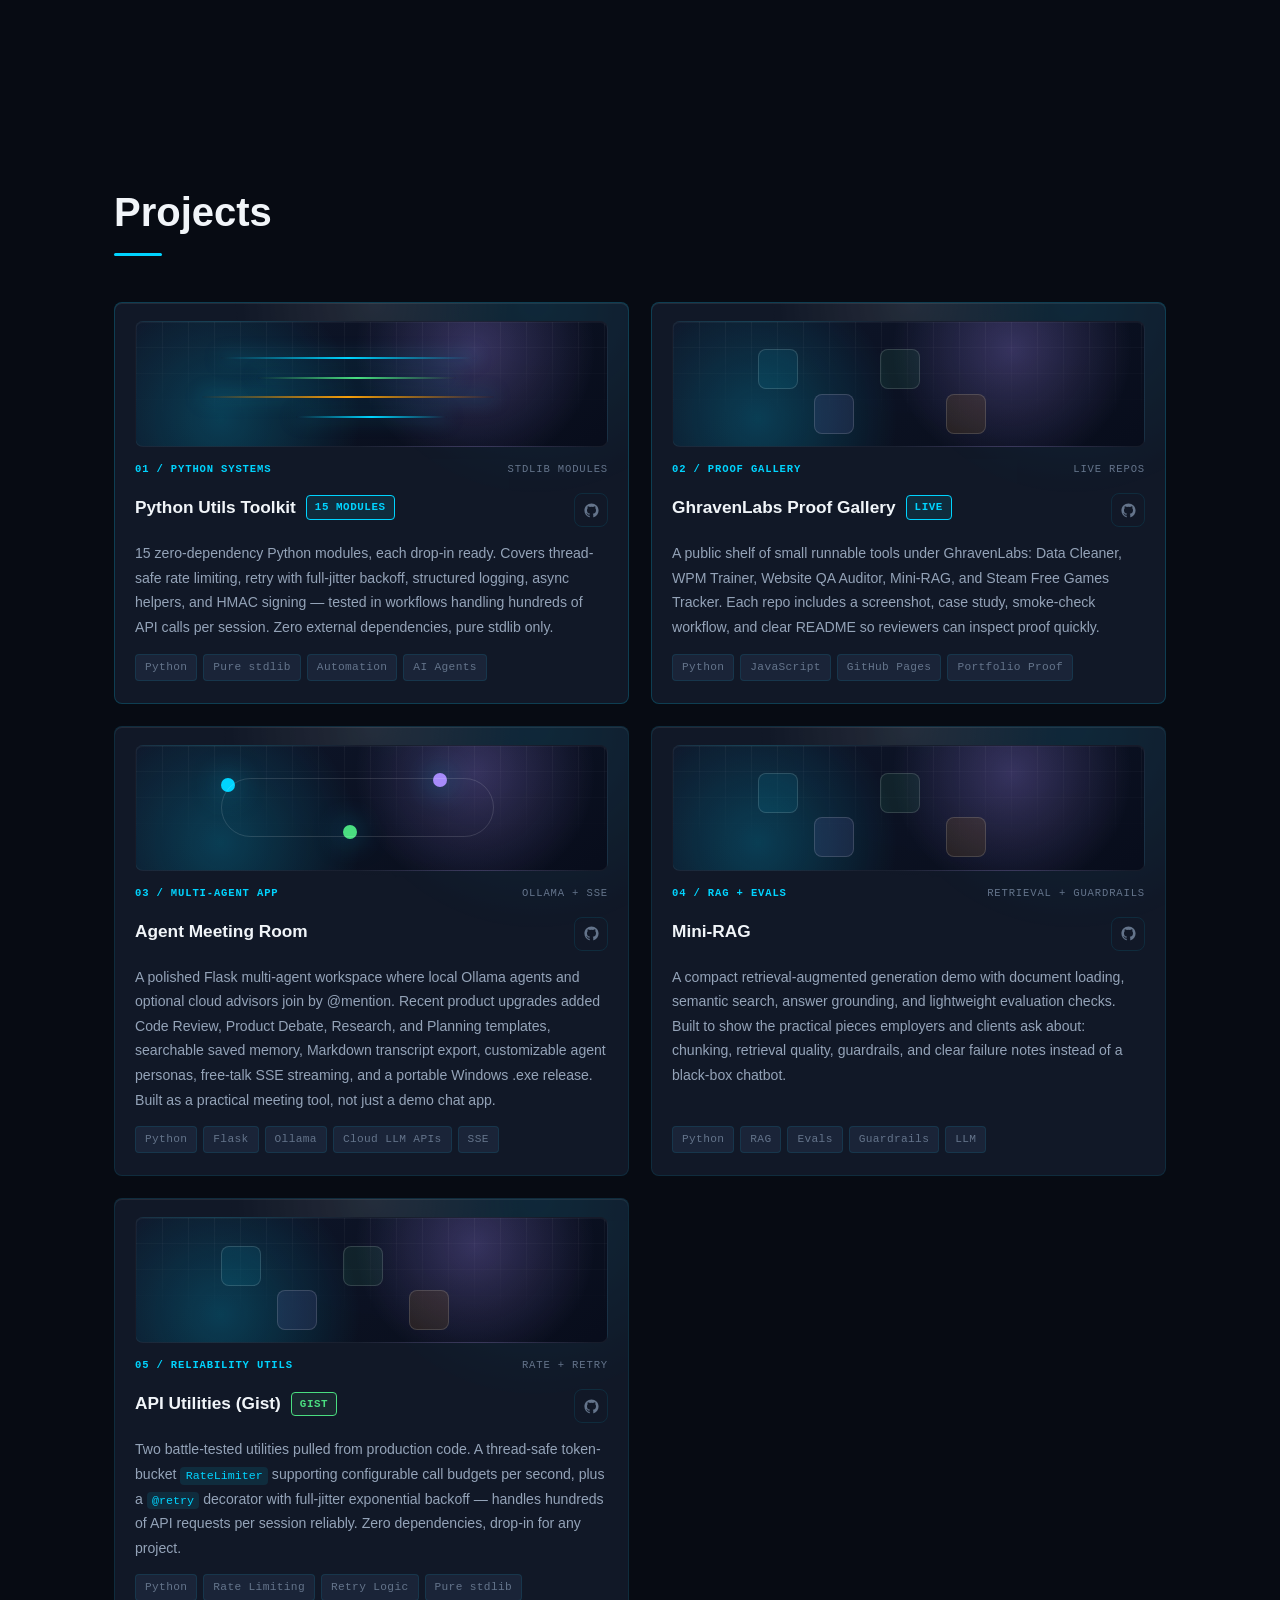
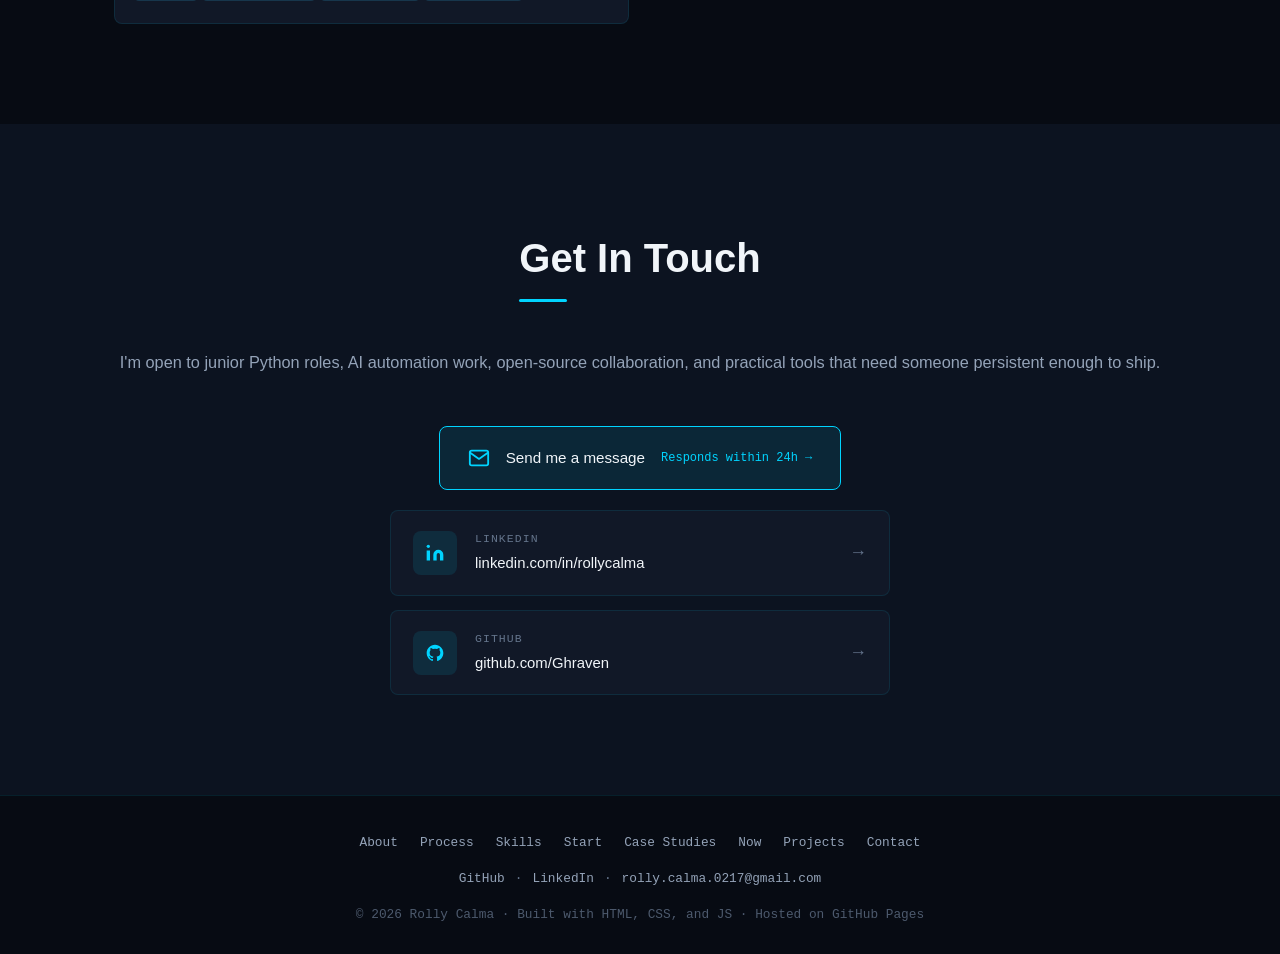
==== commit fc194293: "Sync portfolio GitHub stats" ====
--- a/index.html
+++ b/index.html
@@ -8,7 +8,7 @@
   <title>Rolly Calma — Python Developer & AI Automation Builder</title>
 <link rel="canonical" href="https://rollycalma.com/">
 <link rel="icon" href="data:image/svg+xml,<svg xmlns=%22http://www.w3.org/2000/svg%22 viewBox=%220 0 100 100%22><rect width=%22100%22 height=%22100%22 rx=%2220%22 fill=%22%23238636%22/><text x=%2250%22 y=%2268%22 font-size=%2246%22 text-anchor=%22middle%22 fill=%22white%22 font-family=%22Segoe UI,sans-serif%22 font-weight=%22700%22>RC</text></svg>">
-<script type="application/ld+json">{"@context":"https://schema.org","@type":"ProfilePage","dateModified":"2026-11-26","mainEntity":{"@type":"Person","name":"Rolly Calma","alternateName":"Raven","jobTitle":"Python Developer","description":"Self-taught Python developer with a finance/accounting background, building AR/AP automation and website-QA tooling.","url":"https://rollycalma.com/","email":"rolly.calma.0217@gmail.com","knowsAbout":["Python","AI automation","Accounts receivable automation","Accounts payable automation","Website QA","Retrieval-Augmented Generation","Finance automation"],"address":{"@type":"PostalAddress","addressCountry":"PH"},"sameAs":["https://github.com/Ghraven","https://github.com/GhravenLabs","https://ghravenlabs.github.io/","https://www.linkedin.com/in/rollycalma/"]}}</script>
+<script type="application/ld+json">{"@context":"https://schema.org","@type":"ProfilePage","dateModified":"2026-11-27","mainEntity":{"@type":"Person","name":"Rolly Calma","alternateName":"Raven","jobTitle":"Python Developer","description":"Self-taught Python developer with a finance/accounting background, building AR/AP automation and website-QA tooling.","url":"https://rollycalma.com/","email":"rolly.calma.0217@gmail.com","knowsAbout":["Python","AI automation","Accounts receivable automation","Accounts payable automation","Website QA","Retrieval-Augmented Generation","Finance automation"],"address":{"@type":"PostalAddress","addressCountry":"PH"},"sameAs":["https://github.com/Ghraven","https://github.com/GhravenLabs","https://ghravenlabs.github.io/","https://www.linkedin.com/in/rollycalma/"]}}</script>
   <meta name="description" content="Portfolio of Rolly Calma, a Python developer building AI automation, local LLM tools, and open-source fixes in high-impact contributed-to repos." />
 
   <!-- Open Graph / LinkedIn / Discord -->
@@ -381,7 +381,7 @@
           <span class="oss-eyebrow">Open Source Contributions</span>
           <h2 class="oss-title">Code merged into projects used by thousands of developers</h2>
           <p class="oss-sub"><span data-stat="prs">269</span> PRs opened across <span data-stat="repos">30</span> contributed repos, including <span data-stat="merged">85</span> merged fixes, tests, docs, and refactors. Small, practical changes that make maintained projects easier to use.</p>
-          <p class="oss-updated" data-sync-note>Contribution stats synced with GitHub profile on November 26, 2026.</p>
+          <p class="oss-updated" data-sync-note>Contribution stats synced with GitHub profile on November 27, 2026.</p>
         </div>
         <div class="oss-proof-list">
           <div class="oss-proof-item">
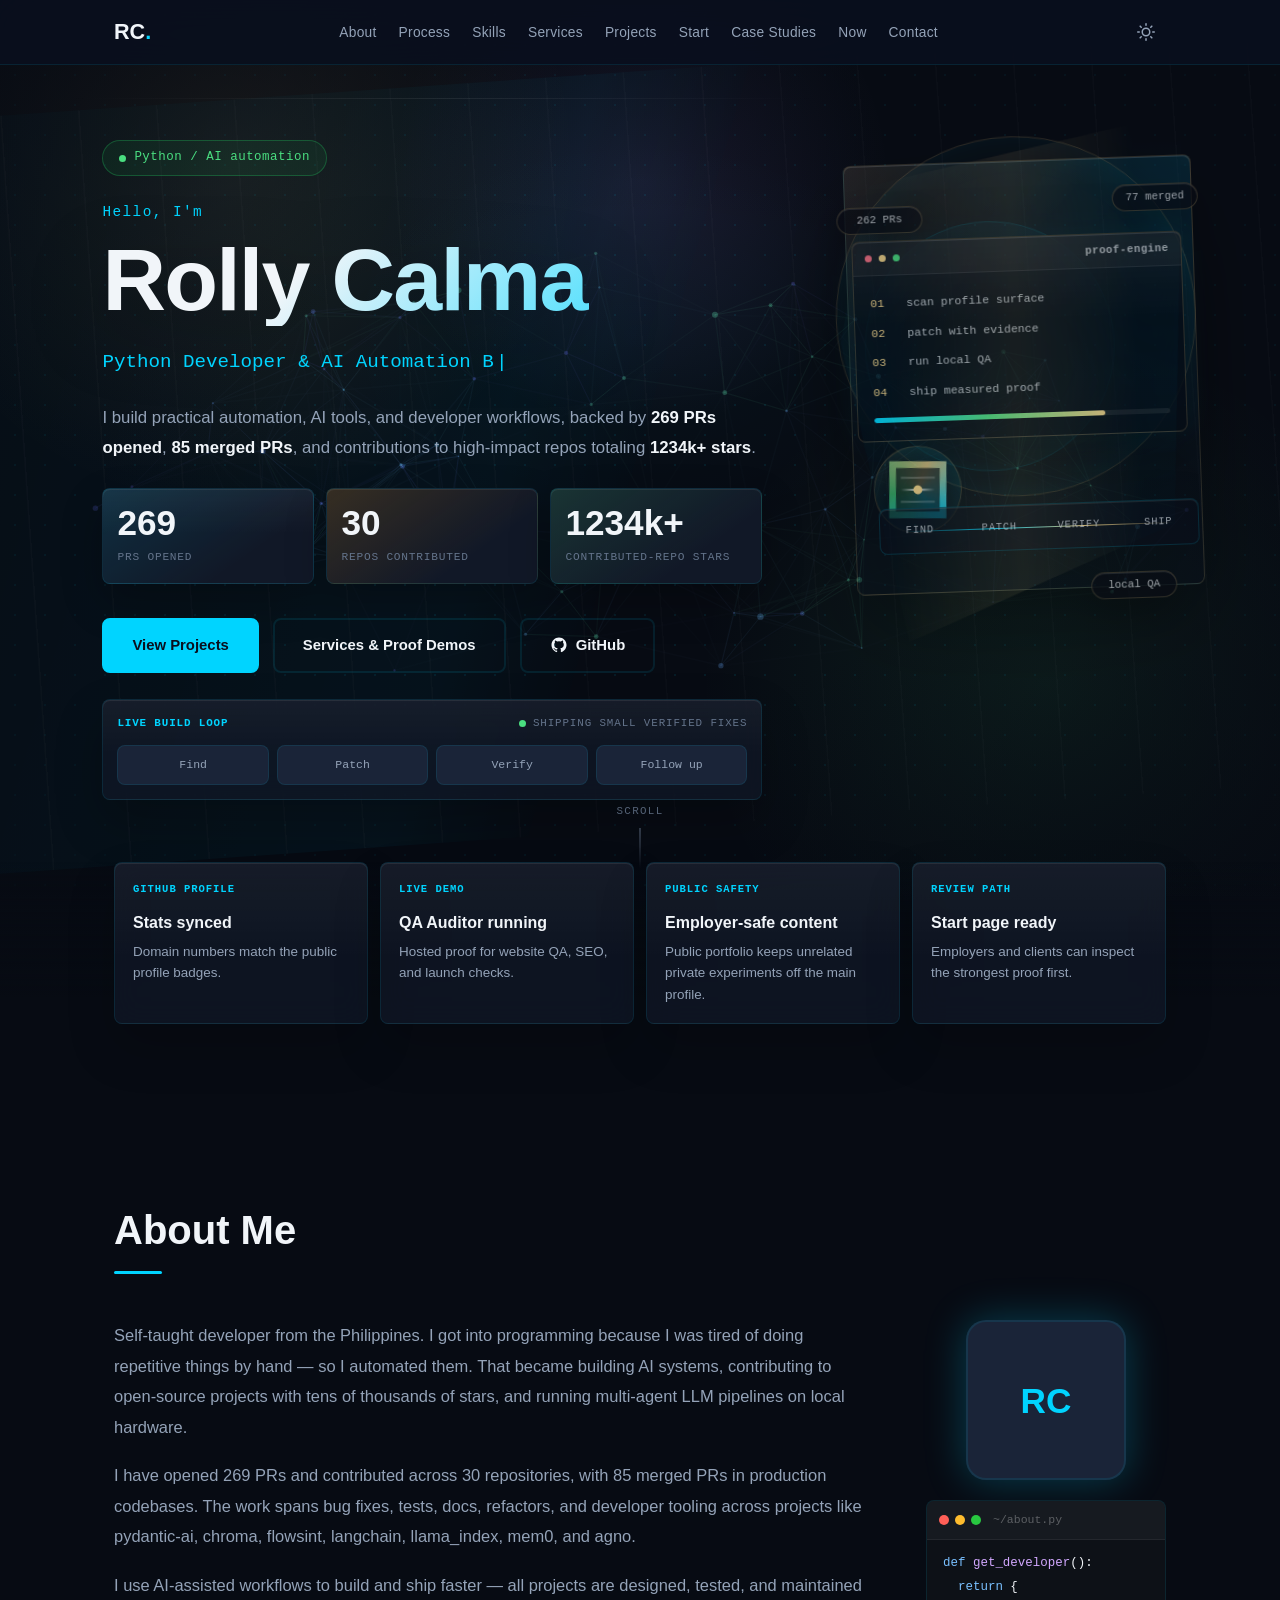
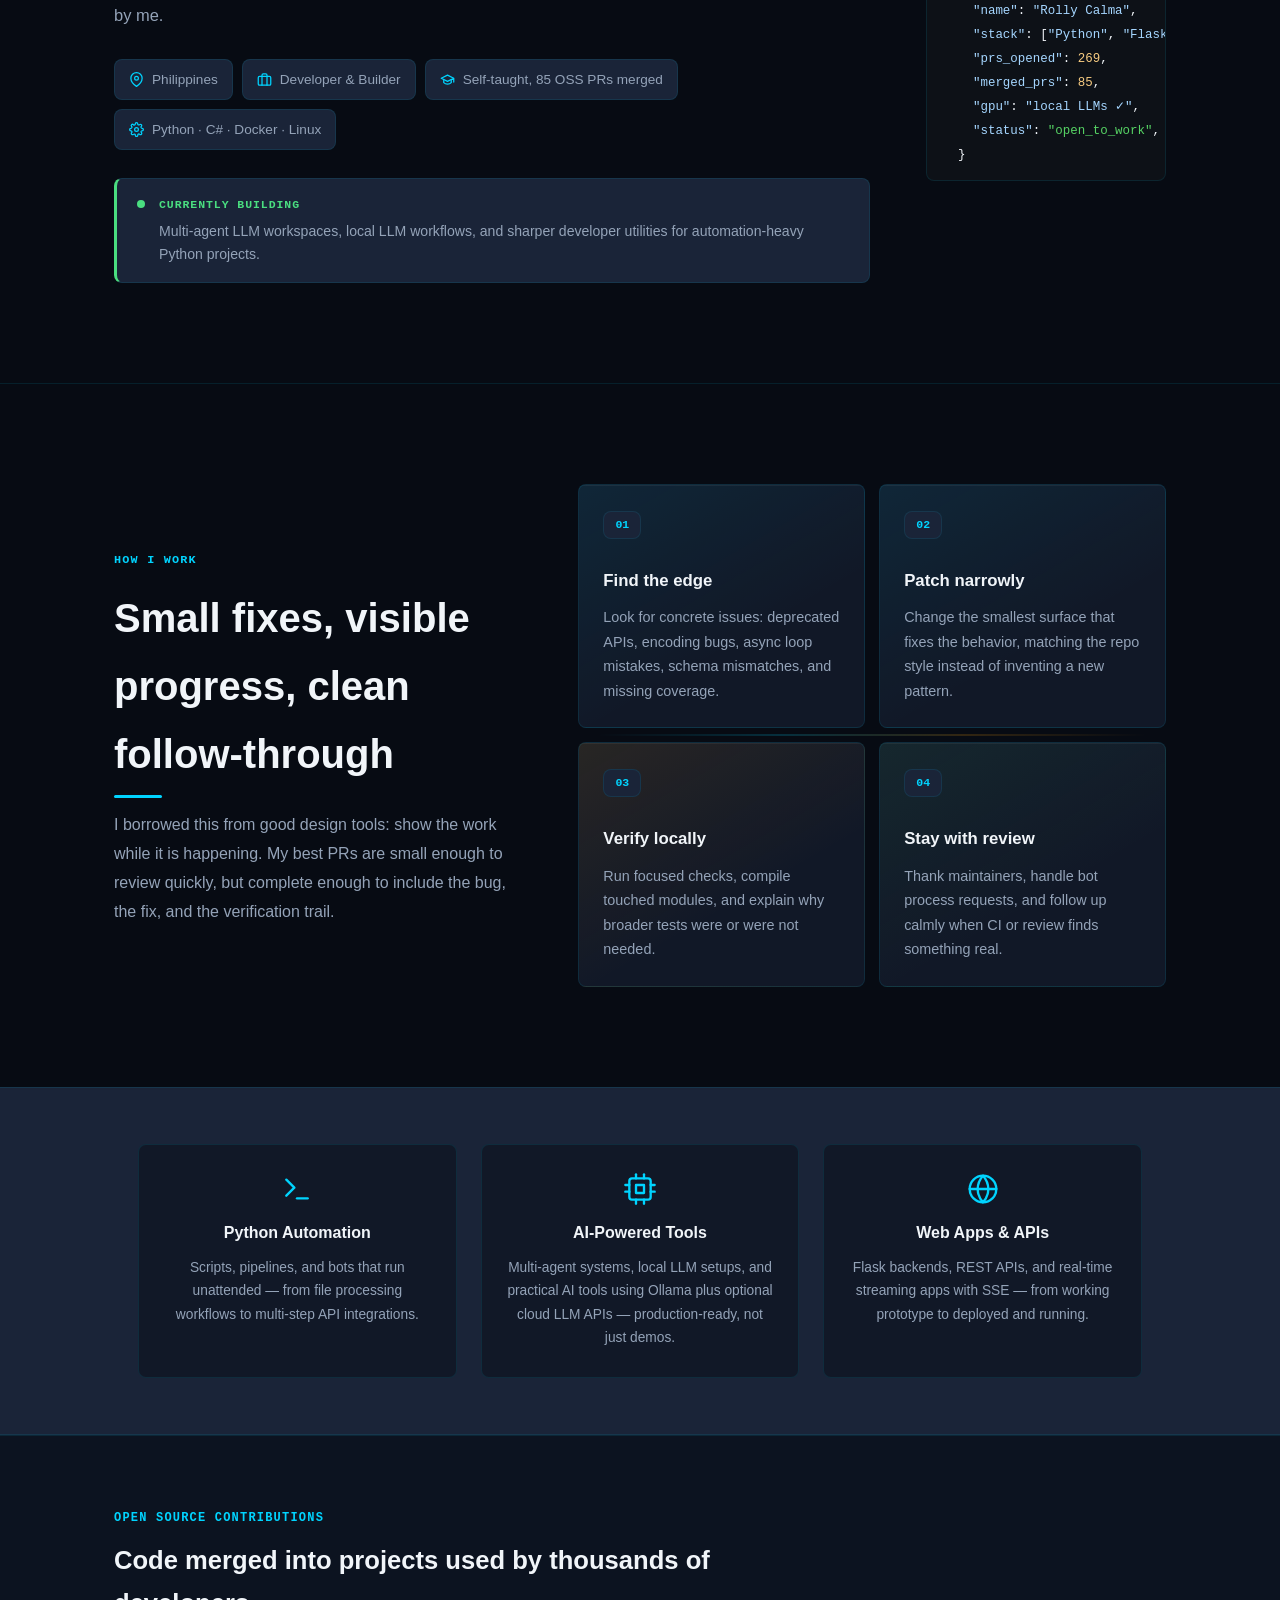
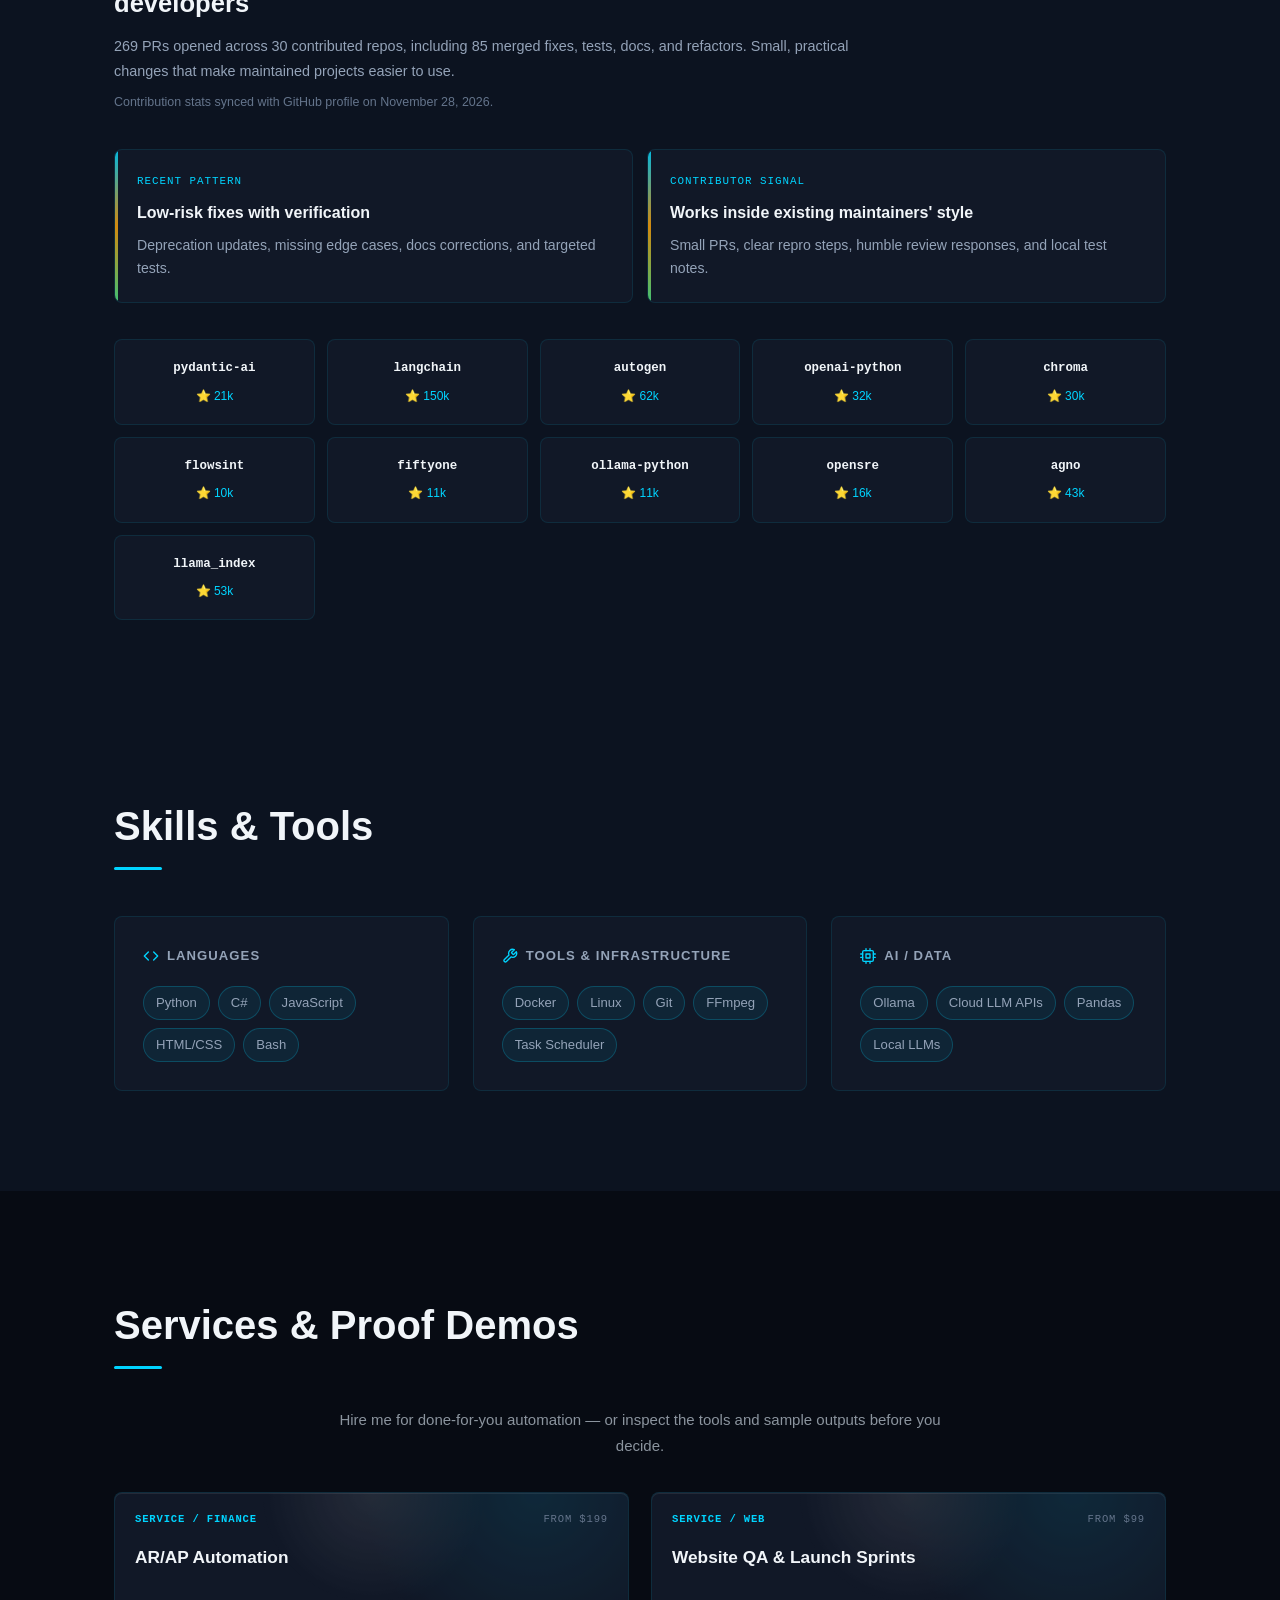
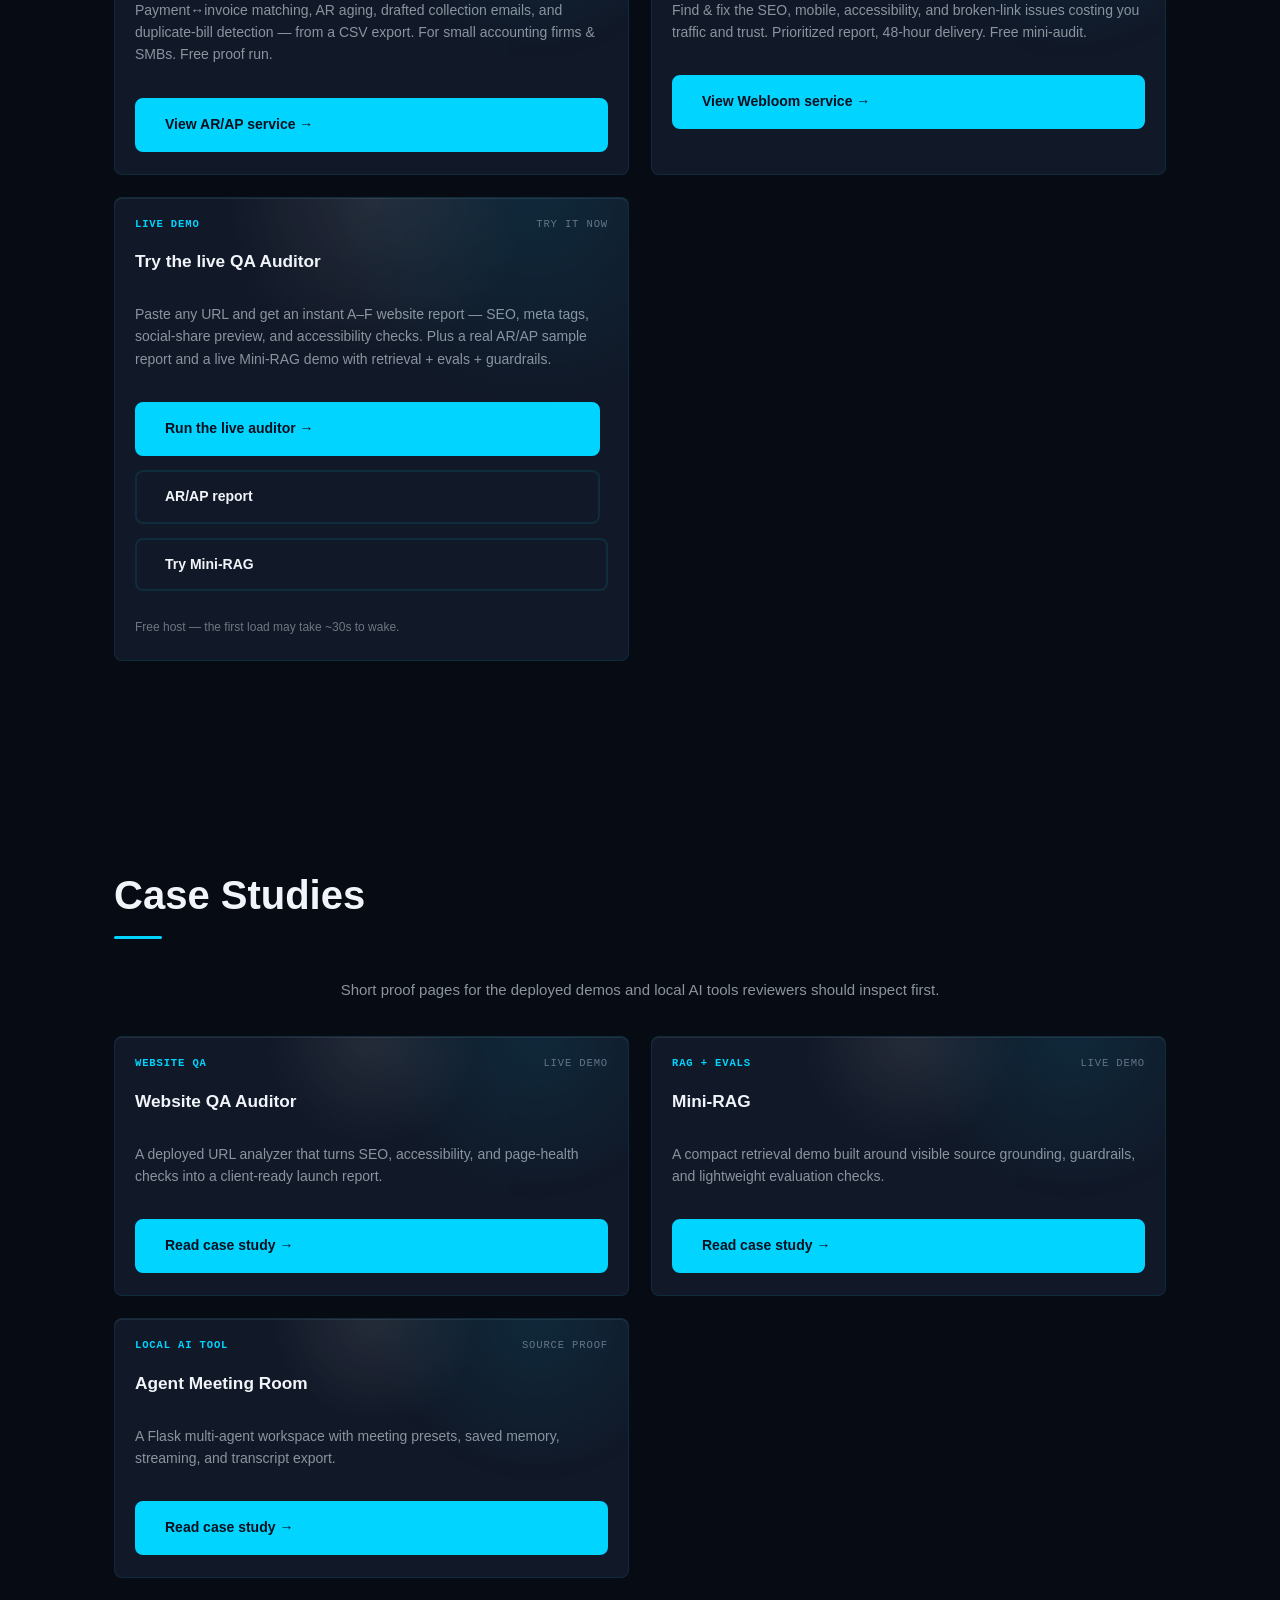
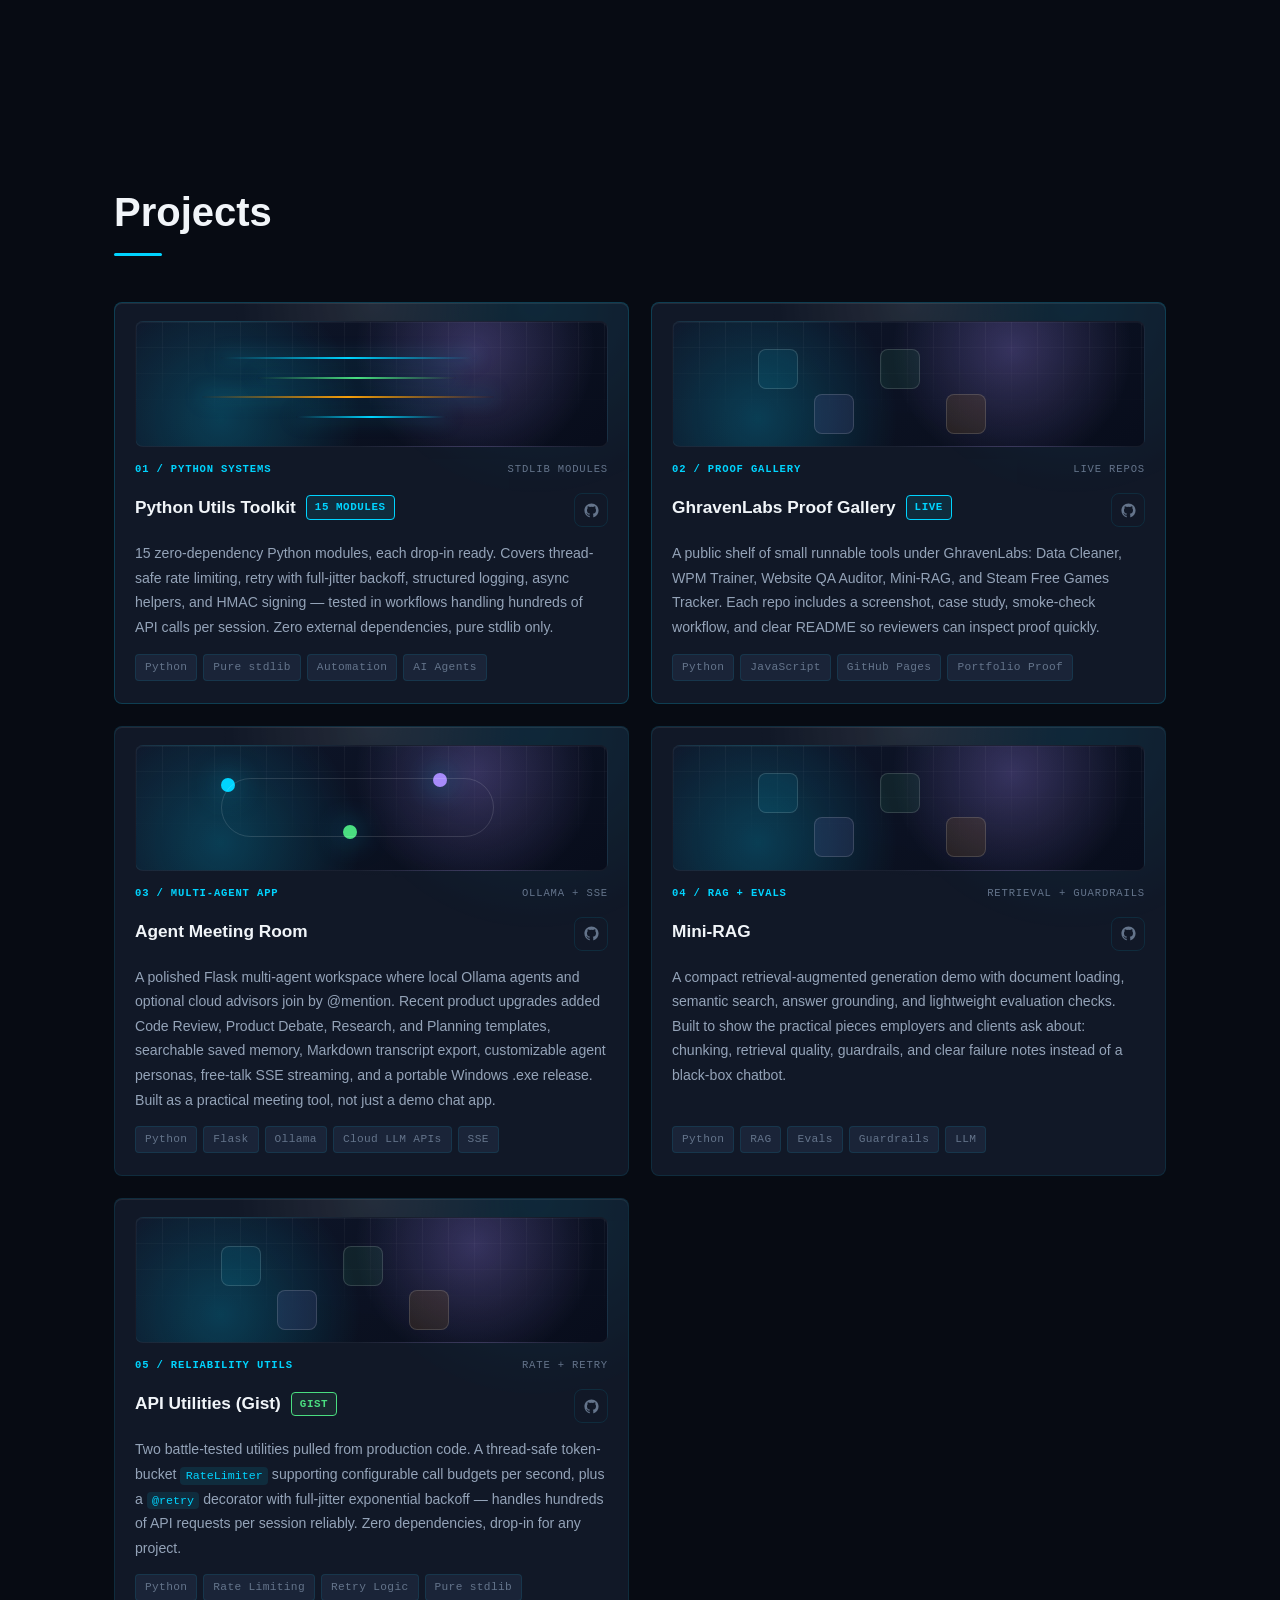
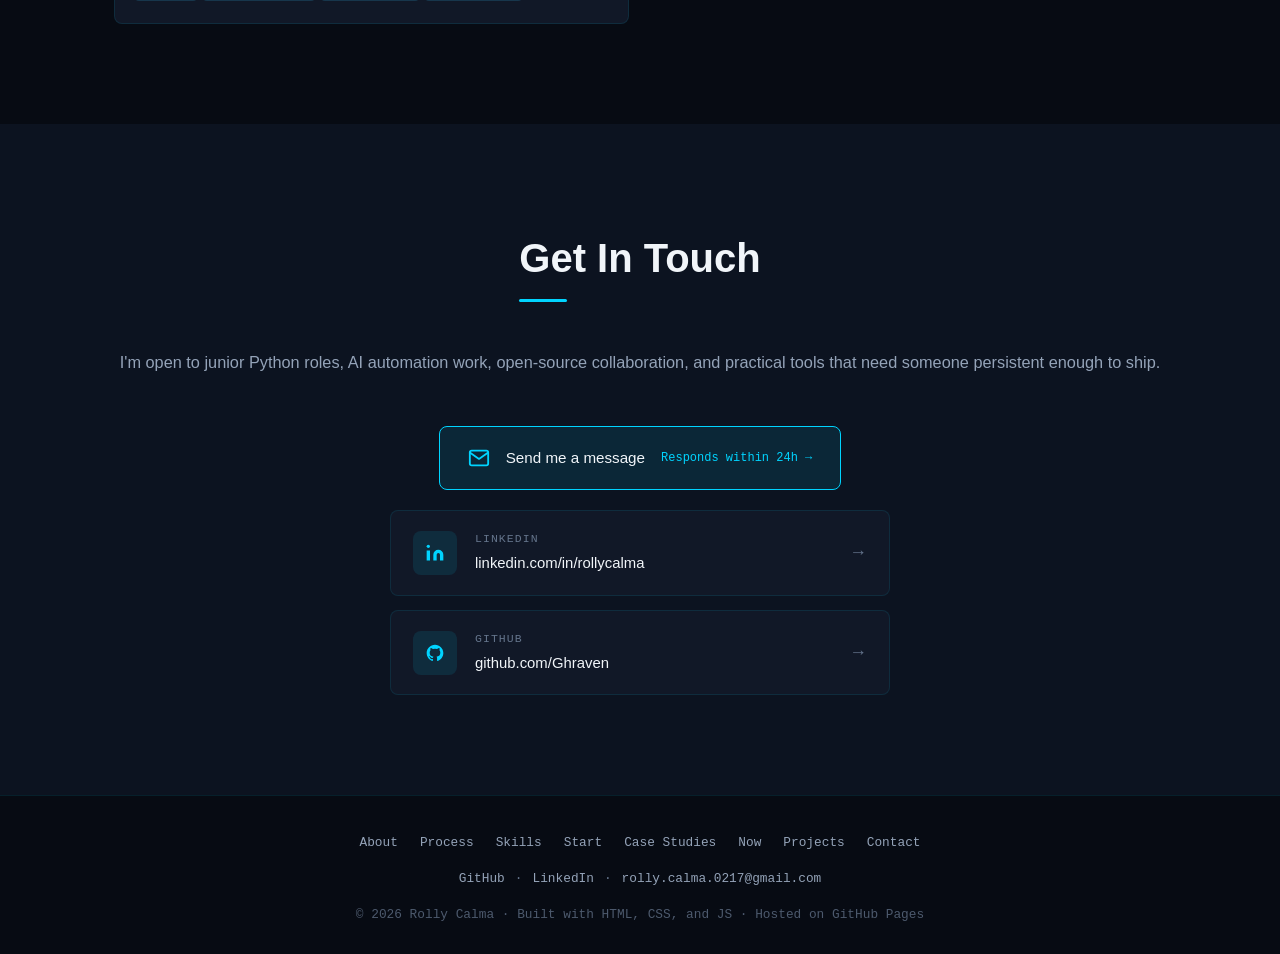
==== commit 6278bab6: "Sync portfolio GitHub stats" ====
--- a/index.html
+++ b/index.html
@@ -8,7 +8,7 @@
   <title>Rolly Calma — Python Developer & AI Automation Builder</title>
 <link rel="canonical" href="https://rollycalma.com/">
 <link rel="icon" href="data:image/svg+xml,<svg xmlns=%22http://www.w3.org/2000/svg%22 viewBox=%220 0 100 100%22><rect width=%22100%22 height=%22100%22 rx=%2220%22 fill=%22%23238636%22/><text x=%2250%22 y=%2268%22 font-size=%2246%22 text-anchor=%22middle%22 fill=%22white%22 font-family=%22Segoe UI,sans-serif%22 font-weight=%22700%22>RC</text></svg>">
-<script type="application/ld+json">{"@context":"https://schema.org","@type":"ProfilePage","dateModified":"2026-11-27","mainEntity":{"@type":"Person","name":"Rolly Calma","alternateName":"Raven","jobTitle":"Python Developer","description":"Self-taught Python developer with a finance/accounting background, building AR/AP automation and website-QA tooling.","url":"https://rollycalma.com/","email":"rolly.calma.0217@gmail.com","knowsAbout":["Python","AI automation","Accounts receivable automation","Accounts payable automation","Website QA","Retrieval-Augmented Generation","Finance automation"],"address":{"@type":"PostalAddress","addressCountry":"PH"},"sameAs":["https://github.com/Ghraven","https://github.com/GhravenLabs","https://ghravenlabs.github.io/","https://www.linkedin.com/in/rollycalma/"]}}</script>
+<script type="application/ld+json">{"@context":"https://schema.org","@type":"ProfilePage","dateModified":"2026-11-28","mainEntity":{"@type":"Person","name":"Rolly Calma","alternateName":"Raven","jobTitle":"Python Developer","description":"Self-taught Python developer with a finance/accounting background, building AR/AP automation and website-QA tooling.","url":"https://rollycalma.com/","email":"rolly.calma.0217@gmail.com","knowsAbout":["Python","AI automation","Accounts receivable automation","Accounts payable automation","Website QA","Retrieval-Augmented Generation","Finance automation"],"address":{"@type":"PostalAddress","addressCountry":"PH"},"sameAs":["https://github.com/Ghraven","https://github.com/GhravenLabs","https://ghravenlabs.github.io/","https://www.linkedin.com/in/rollycalma/"]}}</script>
   <meta name="description" content="Portfolio of Rolly Calma, a Python developer building AI automation, local LLM tools, and open-source fixes in high-impact contributed-to repos." />
 
   <!-- Open Graph / LinkedIn / Discord -->
@@ -381,7 +381,7 @@
           <span class="oss-eyebrow">Open Source Contributions</span>
           <h2 class="oss-title">Code merged into projects used by thousands of developers</h2>
           <p class="oss-sub"><span data-stat="prs">269</span> PRs opened across <span data-stat="repos">30</span> contributed repos, including <span data-stat="merged">85</span> merged fixes, tests, docs, and refactors. Small, practical changes that make maintained projects easier to use.</p>
-          <p class="oss-updated" data-sync-note>Contribution stats synced with GitHub profile on November 27, 2026.</p>
+          <p class="oss-updated" data-sync-note>Contribution stats synced with GitHub profile on November 28, 2026.</p>
         </div>
         <div class="oss-proof-list">
           <div class="oss-proof-item">
